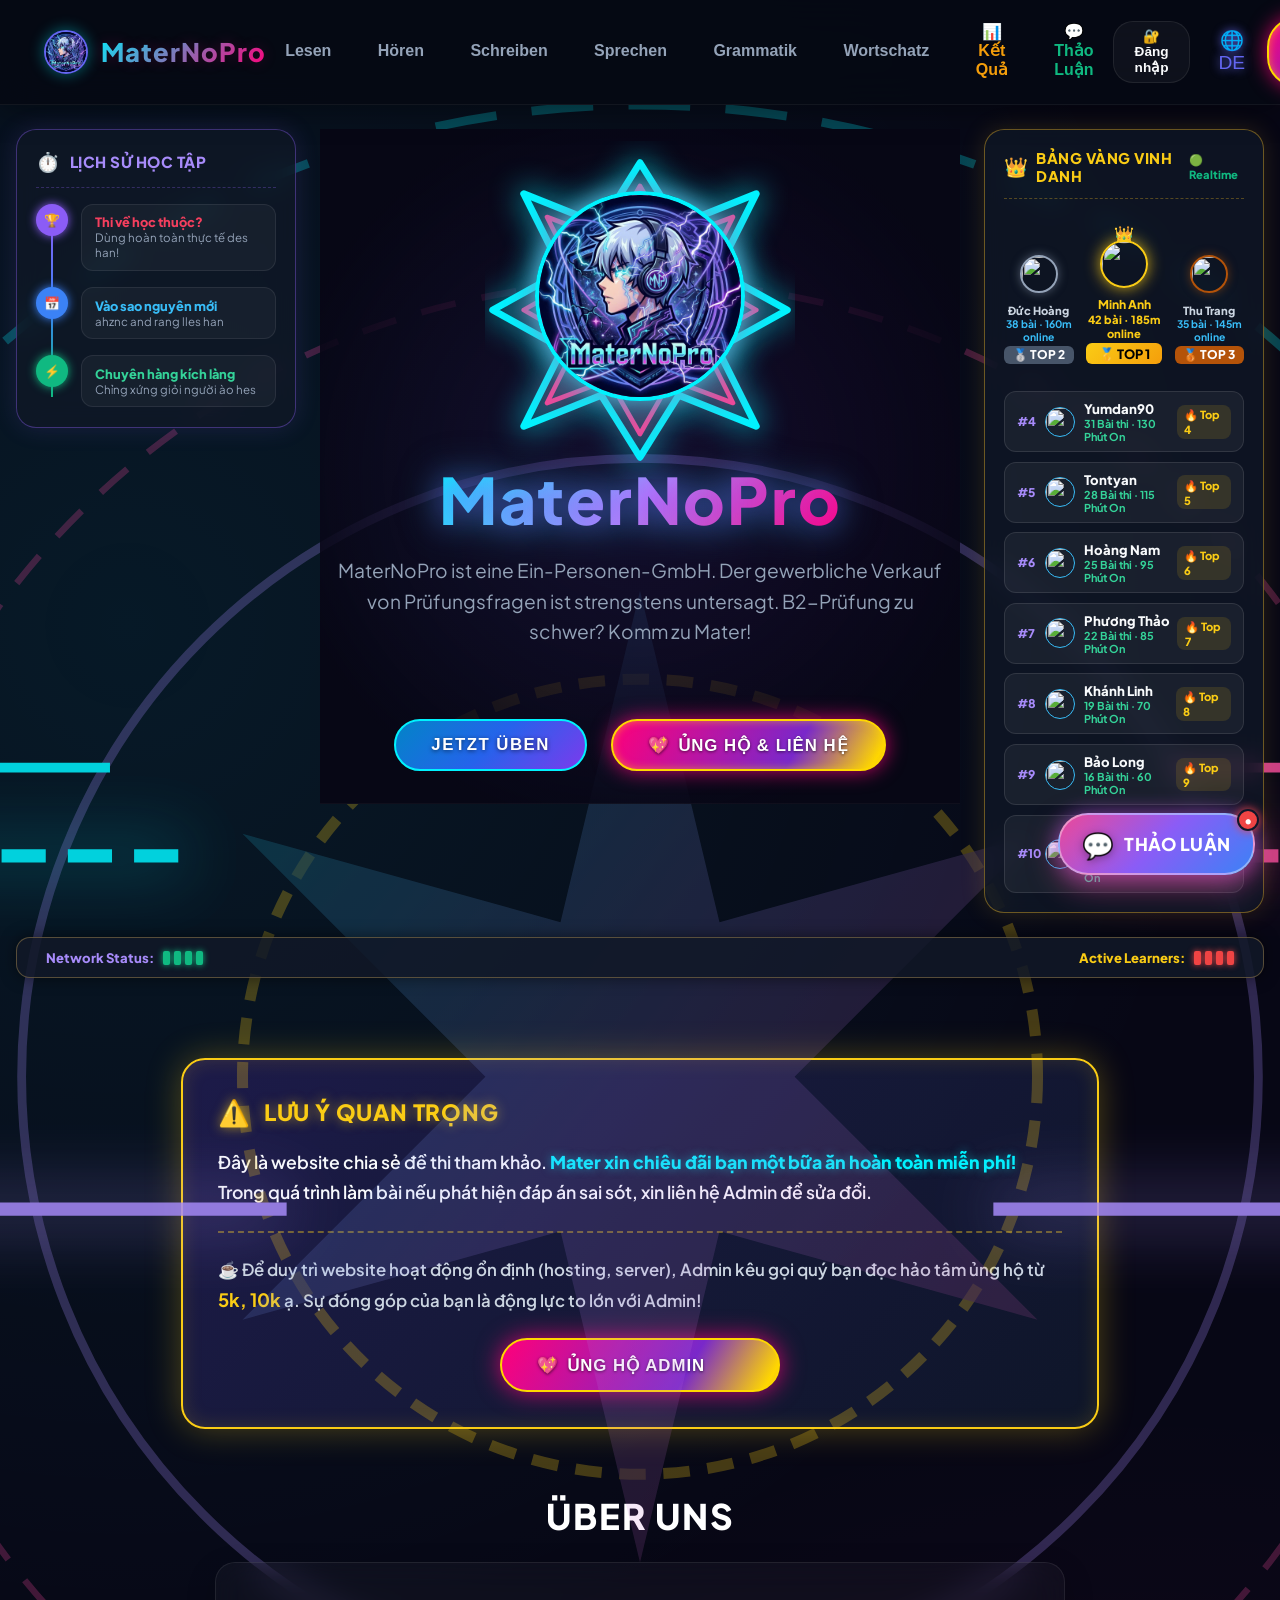
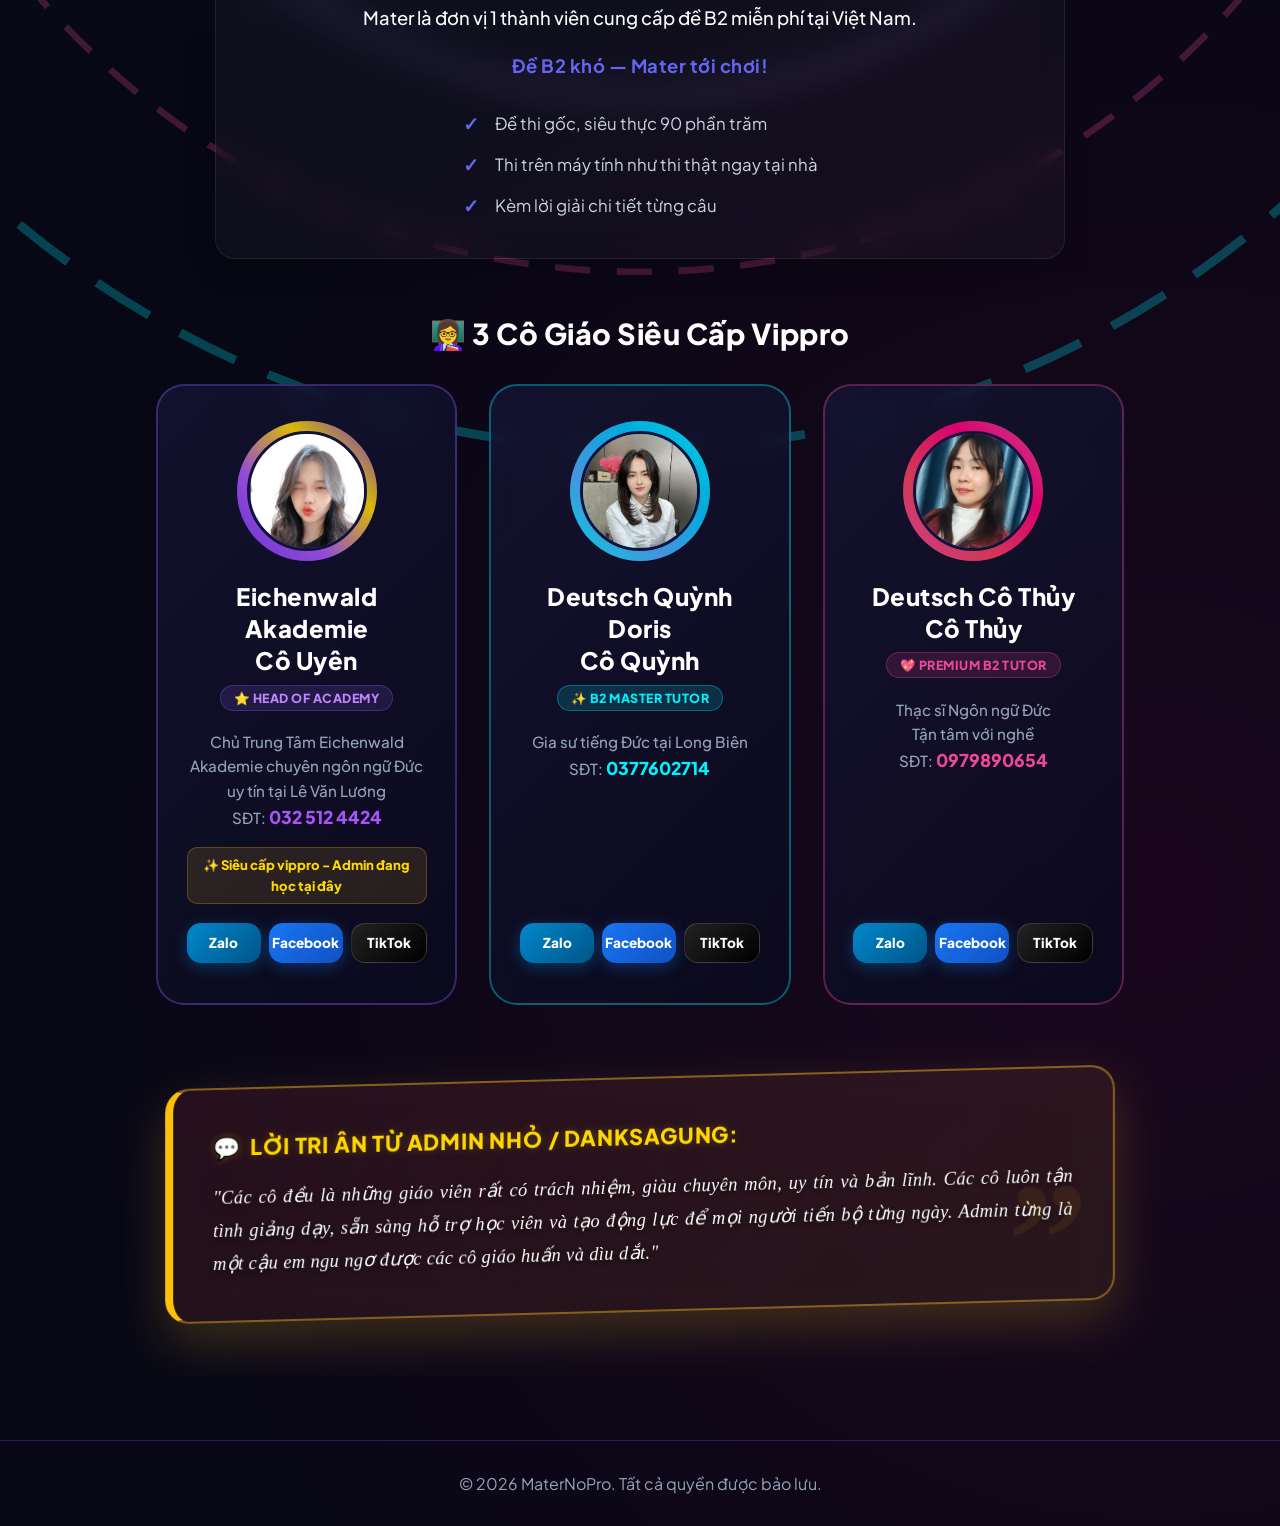
==== index.html @ 48cfd7e7 "Force logo cache refresh v600" ====
<!DOCTYPE html>
<html lang="vi">
<head>
  <meta charset="UTF-8">
  <meta name="viewport" content="width=device-width, initial-scale=1.0">
  <meta name="google-site-verification" content="glshfxim6xFDceRt_GaAZdT2AYxNjdOtfJfPv4i5EfY" />
  <title>MaterNoPro - Học Tiếng Đức & Thi Thử B2 Online Miễn Phí (Bản Nháp)</title>
  <meta name="description" content="Nền tảng ôn thi và thi thử tiếng Đức B2 trực tuyến miễn phí (Bản Nháp). Đầy đủ các phần đọc, nghe, viết theo cấu trúc đề thi chính thức kèm giải thích đáp án chi tiết.">
  <meta name="keywords" content="thi thử tiếng đức, thi thử b2 tiếng đức, học tiếng đức online, maternopro, ôn thi tiếng đức b2">
  <link rel="icon" type="image/jpeg" href="logo.jpg?v=600">
  
  <!-- Google Identity Services SDK (Đăng nhập bằng Google) -->
  <script src="https://accounts.google.com/gsi/client" async defer></script>
  
  <!-- Open Graph / Facebook -->
  <meta property="og:type" content="website">
  <meta property="og:url" content="https://maternorpo.online/index_draft.html">
  <meta property="og:title" content="MaterNoPro - Học Tiếng Đức & Thi Thử B2 Online Miễn Phí (Bản Nháp)">
  <meta property="og:description" content="Nền tảng ôn thi và thi thử tiếng Đức B2 trực tuyến miễn phí. Đầy đủ các phần đọc, nghe, viết kèm giải thích đáp án chi tiết.">
  <meta property="og:image" content="https://maternorpo.online/logo.jpg">

  <link rel="stylesheet" href="style_draft.css">
  <style>
    @keyframes heartbeat {
      0% { transform: scale(1); box-shadow: 0 0 15px rgba(255, 0, 122, 0.7); }
      14% { transform: scale(1.1); box-shadow: 0 0 30px rgba(255, 0, 122, 0.95); }
      28% { transform: scale(1); box-shadow: 0 0 15px rgba(255, 0, 122, 0.7); }
      42% { transform: scale(1.1); box-shadow: 0 0 30px rgba(255, 0, 122, 0.95); }
      70% { transform: scale(1); box-shadow: 0 0 15px rgba(255, 0, 122, 0.7); }
    }
    @keyframes cyanPulse {
      0% { transform: scale(1); box-shadow: 0 0 18px rgba(0, 242, 254, 0.8), inset 0 0 10px rgba(0, 242, 254, 0.4); }
      14% { transform: scale(1.1); box-shadow: 0 0 35px rgba(0, 242, 254, 1), 0 0 15px rgba(139, 92, 246, 0.8), inset 0 0 15px rgba(0, 242, 254, 0.6); }
      28% { transform: scale(1); box-shadow: 0 0 18px rgba(0, 242, 254, 0.8), inset 0 0 10px rgba(0, 242, 254, 0.4); }
      42% { transform: scale(1.1); box-shadow: 0 0 35px rgba(0, 242, 254, 1), 0 0 15px rgba(139, 92, 246, 0.8), inset 0 0 15px rgba(0, 242, 254, 0.6); }
      70% { transform: scale(1); box-shadow: 0 0 18px rgba(0, 242, 254, 0.8), inset 0 0 10px rgba(0, 242, 254, 0.4); }
    }
    @keyframes shimmer {
      0% { background-position: -200% 0; }
      100% { background-position: 200% 0; }
    }
    .btn-donate-pulse {
      background: linear-gradient(120deg, #ff007a 0%, #7928ca 35%, #ffd700 50%, #7928ca 65%, #ff007a 100%);
      background-size: 200% auto;
      border: 2px solid #ffd700;
      color: #fff;
      font-weight: 900;
      padding: 0.55rem 1.2rem;
      border-radius: 30px;
      cursor: pointer;
      display: inline-flex;
      align-items: center;
      gap: 0.5rem;
      font-size: 0.88rem;
      text-transform: uppercase;
      letter-spacing: 1px;
      text-shadow: 0 1px 3px rgba(0,0,0,0.6);
      box-shadow: 0 0 20px rgba(255, 0, 122, 0.8), inset 0 0 8px rgba(255, 215, 0, 0.5);
      animation: heartbeat 2.5s infinite ease-in-out, shimmer 3s infinite linear;
      transition: all 0.3s ease;
      margin-right: 0.8rem;
    }
    
    /* Cyber Gamer Outer Bevel Frame */
    .cyber-frame-wrapper {
      position: relative;
      max-width: 1380px;
      margin: 1.5rem auto;
      border: 3px solid #7c4dff;
      border-image: linear-gradient(135deg, #c5a059 0%, #8b5cf6 30%, #00f2fe 70%, #c5a059 100%) 1;
      background: rgba(10, 10, 26, 0.95);
      box-shadow: 0 0 50px rgba(124, 77, 255, 0.3), inset 0 0 30px rgba(0, 0, 0, 0.8);
      border-radius: 24px;
      padding: 1.5rem;
      overflow: hidden;
    }

    .cyber-frame-corner {
      position: absolute;
      width: 25px;
      height: 25px;
      border: 3px solid #c5a059;
      pointer-events: none;
      z-index: 10;
    }
    .cyber-corner-tl { top: 8px; left: 8px; border-right: none; border-bottom: none; }
    .cyber-corner-tr { top: 8px; right: 8px; border-left: none; border-bottom: none; }
    .cyber-corner-bl { bottom: 8px; left: 8px; border-right: none; border-top: none; }
    .cyber-corner-br { bottom: 8px; right: 8px; border-left: none; border-top: none; }

    .circuit-bg-lines {
      position: absolute;
      inset: 0;
      pointer-events: none;
      opacity: 0.15;
      background-image: 
        radial-gradient(circle at 50% 50%, rgba(139, 92, 246, 0.4) 0%, transparent 60%),
        linear-gradient(90deg, rgba(0,242,254,0.1) 1px, transparent 1px),
        linear-gradient(0deg, rgba(0,242,254,0.1) 1px, transparent 1px);
      background-size: 100% 100%, 40px 40px, 40px 40px;
      z-index: 1;
    }
    .btn-donate-pulse:hover {
      background-position: right center;
      transform: scale(1.15) !important;
      box-shadow: 0 0 35px rgba(255, 0, 122, 1), 0 0 15px rgba(255, 215, 0, 0.6);
    }
  </style>
  <script src="https://cdn.jsdelivr.net/npm/tesseract.js@5/dist/tesseract.min.js"></script>
</head>
<body>

  <!-- Top Navigation Bar -->
  <header>
    <div class="nav-container">
      <div class="logo" onclick="switchView('dashboard')">
        <img src="logo.jpg?v=600" class="header-logo-img" alt="MaterNoPro Logo">
        <span class="logo-text">MaterNoPro</span>
      </div>
      <nav class="nav-links">
        <button class="nav-btn" onclick="switchView('reading')" data-translate="nav-lesen">Lesen</button>
        <button class="nav-btn" onclick="switchView('listening')" data-translate="nav-hoeren">Hören</button>
        <button class="nav-btn" onclick="switchView('writing')" data-translate="nav-schreiben">Schreiben</button>
        <button class="nav-btn" onclick="switchView('speaking')" data-translate="nav-sprechen">Sprechen</button>
        <button class="nav-btn" onclick="switchView('grammar')" data-translate="nav-grammatik">Grammatik</button>
        <button class="nav-btn" onclick="switchView('vocab')" data-translate="nav-wortschatz">Wortschatz</button>
        <button class="nav-btn" onclick="switchView('results_history')" style="color: #f59e0b; font-weight: 800;">📊 Kết Quả</button>
        <button class="nav-btn" onclick="switchView('community')" style="color: #10b981; font-weight: 800;">💬 Thảo Luận</button>
        <button class="nav-btn" onclick="switchView('admin')" style="color: #ff007a; text-shadow: 0 0 8px rgba(255, 0, 122, 0.4); display: none;" data-translate="nav-admin">Admin</button>
      </nav>
      <div class="nav-right">
        
        <!-- Auth Login / Profile Header Button -->
        <button class="btn btn-secondary" id="auth-header-btn" onclick="handleAuthHeaderClick()" style="border-radius: 20px; font-weight: 800; font-size: 0.85rem; padding: 0.4rem 0.95rem; margin-right: 0.4rem; display: inline-flex; align-items: center; gap: 0.4rem; cursor: pointer;">
          🔐 Đăng nhập
        </button>

        <!-- Language Selector Dropdown -->
        <div class="lang-selector-container">
          <button class="icon-btn" id="lang-btn" onclick="toggleLangDropdown()" title="Chọn ngôn ngữ">🌐</button>
          <div class="lang-dropdown" id="lang-dropdown">
            <button class="lang-opt" onclick="setLanguage('de')">
              <span class="lang-prefix">DE</span> Deutsch
            </button>
            <button class="lang-opt" onclick="setLanguage('vi')">
              <span class="lang-prefix">VN</span> Tiếng Việt
            </button>
          </div>
        </div>

        <!-- Contact / Support Modal Trigger Button -->
        <button class="btn-donate-pulse" onclick="openDonateModal()" title="Cổng thông tin & Ủng hộ">
          <span>💖</span>
          <span style="font-family: 'Inter', sans-serif;">Ủng Hộ & LH</span>
        </button>

        <!-- Dedicated Warm Light Button -->
        <button class="icon-btn" id="warm-toggle-btn" onclick="toggleWarmLight()" title="Bật/Tắt Đèn Vàng Dịu Mắt (Bảo vệ mắt)" style="margin-right: 0.5rem; padding: 0.4rem 0.85rem; border-radius: 20px; font-size: 0.85rem; font-weight: 700; cursor: pointer; transition: all 0.2s; border: 1px solid var(--border-light); display: inline-flex; align-items: center; gap: 0.3rem;">
          💡 Đèn Vàng
        </button>

        <!-- Light/Dark Mode Switcher -->
        <button class="icon-btn" id="theme-toggle-btn" onclick="toggleTheme()" title="Đổi màu nền (Tối/Sáng/Vàng)">☀️</button>
      </div>
    </div>
  </header>

  <main>
    <!-- 1. DASHBOARD VIEW -->
    <section id="dashboard" class="section-view active" style="position: relative; overflow: hidden; width: 100%;">
      
      <!-- FULL SCREEN 100VW CYBER CIRCUIT LINES, PHOENIX WING & TRỐNG ĐỒNG OVERLAY -->
      <div style="position: absolute; inset: 0; width: 100vw; left: 50%; transform: translateX(-50%); pointer-events: none; opacity: 0.85; z-index: 0; overflow: hidden;">
        <svg width="100%" height="100%" viewBox="0 0 1600 650" preserveAspectRatio="xMidYMid slice" fill="none" xmlns="http://www.w3.org/2000/svg">
          
          <!-- HẠT NĂNG LƯỢNG KHIẾU PHÁT SÁNG LƠ LỬNG -->
          <circle cx="250" cy="120" r="3" fill="#00f2fe" opacity="0.8"><animate attributeName="opacity" values="0.2;1;0.2" dur="3s" repeatCount="indefinite"/></circle>
          <circle cx="1350" cy="140" r="3" fill="#ec4899" opacity="0.8"><animate attributeName="opacity" values="1;0.2;1" dur="2.5s" repeatCount="indefinite"/></circle>
          <circle cx="800" cy="60" r="4" fill="#facc15" opacity="0.9"><animate attributeName="r" values="3;5;3" dur="2s" repeatCount="indefinite"/></circle>

          <!-- TRỐNG ĐỒNG CỔ TRUYỀN HÀO QUANG ĐA TẦNG XOAY NHỊP NHÀNG TRUNG TÂM -->
          <g transform="translate(800, 220)" opacity="0.3">
            <circle cx="0" cy="0" r="220" stroke="#00f2fe" stroke-width="2" stroke-dasharray="14 8"/>
            <circle cx="0" cy="0" r="180" stroke="#ec4899" stroke-width="1.5" stroke-dasharray="8 6"/>
            <circle cx="0" cy="0" r="140" stroke="#a78bfa" stroke-width="2"/>
            <circle cx="0" cy="0" r="90" stroke="#facc15" stroke-width="2.5" stroke-dasharray="6 4"/>
            <!-- 14 CÁNH SAO TRỐNG ĐỒNG HÀO QUANG -->
            <path d="M0 -110 L18 -35 L90 -55 L35 0 L90 55 L18 35 L0 110 L-18 35 L-90 55 L-35 0 L-90 -55 L-18 -35 Z" fill="url(#drumStarGrad)" opacity="0.6"/>
            <defs>
              <linearGradient id="drumStarGrad" x1="0%" y1="0%" x2="100%" y2="100%">
                <stop offset="0%" stop-color="#00f2fe"/>
                <stop offset="50%" stop-color="#a78bfa"/>
                <stop offset="100%" stop-color="#ec4899"/>
              </linearGradient>
            </defs>
          </g>

          <!-- CIRCUIT LINES STRETCHING 100% FULL SCREEN LEFT EDGE -->
          <path d="M 0 80 H 480 L 580 170 H 700" stroke="#00f2fe" stroke-width="3" stroke-dasharray="10 5" filter="drop-shadow(0 0 8px #00f2fe)"/>
          <circle cx="40" cy="80" r="6" fill="#00f2fe"/>
          <circle cx="300" cy="80" r="5" fill="#00f2fe"/>
          <path d="M 0 200 H 420 L 510 150 H 680" stroke="#00f2fe" stroke-width="2.2"/>
          <circle cx="20" cy="200" r="5" fill="#00f2fe"/>
          <path d="M 0 360 H 500 L 630 250 H 720" stroke="#a78bfa" stroke-width="3" filter="drop-shadow(0 0 8px #a78bfa)"/>
          <circle cx="60" cy="360" r="6" fill="#a78bfa"/>

          <!-- CIRCUIT LINES STRETCHING 100% FULL SCREEN RIGHT EDGE -->
          <path d="M 1600 80 H 1120 L 1020 170 H 900" stroke="#ec4899" stroke-width="3" stroke-dasharray="10 5" filter="drop-shadow(0 0 8px #ec4899)"/>
          <circle cx="1560" cy="80" r="6" fill="#ec4899"/>
          <circle cx="1300" cy="80" r="5" fill="#ec4899"/>
          <path d="M 1600 200 H 1180 L 1090 150 H 920" stroke="#ec4899" stroke-width="2.2"/>
          <circle cx="1580" cy="200" r="5" fill="#ec4899"/>
          <path d="M 1600 360 H 1100 L 970 250 H 880" stroke="#a78bfa" stroke-width="3" filter="drop-shadow(0 0 8px #a78bfa)"/>
          <circle cx="1540" cy="360" r="6" fill="#a78bfa"/>

          <!-- ELABORATE GLOWING PHOENIX FEATHER WINGS RIGHT -->
          <g filter="drop-shadow(0 0 15px rgba(236,72,153,0.5))">
            <path d="M 1120 30 C 1380 -20, 1620 90, 1560 300 C 1490 440, 1300 540, 1150 620 C 1320 510, 1520 360, 1450 220 Z" fill="url(#phoenixGradFullRight)" opacity="0.9"/>
            <!-- Lông vũ phượng hoàng phụ -->
            <path d="M 1200 100 C 1400 60, 1580 160, 1520 320 C 1420 420, 1280 480, 1200 520 Z" fill="url(#phoenixGradSub)" opacity="0.6"/>
          </g>
          
          <!-- ELABORATE GLOWING PHOENIX FEATHER WINGS LEFT -->
          <g filter="drop-shadow(0 0 15px rgba(0,242,254,0.5))">
            <path d="M 480 30 C 220 -20, -20 90, 40 300 C 110 440, 300 540, 450 620 C 280 510, 80 360, 150 220 Z" fill="url(#phoenixGradFullLeft)" opacity="0.9"/>
            <!-- Lông vũ phượng hoàng phụ -->
            <path d="M 400 100 C 200 60, 20 160, 80 320 C 180 420, 320 480, 400 520 Z" fill="url(#phoenixGradSubLeft)" opacity="0.6"/>
          </g>

          <defs>
            <linearGradient id="phoenixGradFullRight" x1="0%" y1="0%" x2="100%" y2="100%">
              <stop offset="0%" stop-color="#ec4899" stop-opacity="0.95"/>
              <stop offset="40%" stop-color="#8b5cf6" stop-opacity="0.75"/>
              <stop offset="100%" stop-color="#00f2fe" stop-opacity="0.0"/>
            </linearGradient>
            <linearGradient id="phoenixGradSub" x1="0%" y1="0%" x2="100%" y2="100%">
              <stop offset="0%" stop-color="#facc15" stop-opacity="0.8"/>
              <stop offset="100%" stop-color="#ec4899" stop-opacity="0.1"/>
            </linearGradient>
            <linearGradient id="phoenixGradFullLeft" x1="100%" y1="0%" x2="0%" y2="100%">
              <stop offset="0%" stop-color="#00f2fe" stop-opacity="0.95"/>
              <stop offset="40%" stop-color="#8b5cf6" stop-opacity="0.75"/>
              <stop offset="100%" stop-color="#ec4899" stop-opacity="0.0"/>
            </linearGradient>
            <linearGradient id="phoenixGradSubLeft" x1="100%" y1="0%" x2="0%" y2="100%">
              <stop offset="0%" stop-color="#facc15" stop-opacity="0.8"/>
              <stop offset="100%" stop-color="#00f2fe" stop-opacity="0.1"/>
            </linearGradient>
          </defs>
        </svg>
      </div>

      <!-- CYBER GAMER HUD DASHBOARD CONTAINER -->
      <div class="cyber-hud-container" style="position: relative; z-index: 2; max-width: 1300px; margin: 0 auto; padding: 1.5rem 1rem;">
        
        <div class="cyber-hud-grid" style="display: grid; grid-template-columns: 280px 1fr 280px; gap: 1.5rem; align-items: start;">
          
          <!-- LEFT PANEL: LỊCH SỬ HỌC TẬP / ROADMAP -->
          <div class="cyber-hud-panel" style="background: rgba(17, 24, 39, 0.75); backdrop-filter: blur(12px); border: 1.5px solid rgba(139, 92, 246, 0.4); border-radius: 20px; padding: 1.2rem; box-shadow: 0 0 25px rgba(139, 92, 246, 0.15);">
            <div style="display: flex; align-items: center; gap: 0.6rem; border-bottom: 1.5px dashed rgba(139, 92, 246, 0.3); padding-bottom: 0.8rem; margin-bottom: 1rem;">
              <span style="font-size: 1.2rem;">⏱️</span>
              <span style="font-weight: 900; font-size: 0.95rem; color: #a78bfa; letter-spacing: 0.5px;">LỊCH SỬ HỌC TẬP</span>
            </div>
            <div style="display: flex; flex-direction: column; gap: 1rem; position: relative;">
              <div style="position: absolute; left: 15px; top: 10px; bottom: 10px; width: 2px; background: linear-gradient(180deg, #8b5cf6, #3b82f6, #10b981);"></div>
              
              <div style="display: flex; gap: 0.8rem; position: relative; z-index: 2;">
                <div style="width: 32px; height: 32px; border-radius: 50%; background: #8b5cf6; display: flex; align-items: center; justify-content: center; font-weight: 900; font-size: 0.8rem; color: #fff; flex-shrink: 0; box-shadow: 0 0 10px #8b5cf6;">🏆</div>
                <div style="background: rgba(255,255,255,0.04); padding: 0.6rem 0.8rem; border-radius: 12px; border: 1px solid rgba(255,255,255,0.08); flex: 1;">
                  <div style="font-size: 0.8rem; font-weight: 800; color: #f43f5e;">Thi về học thuộc?</div>
                  <div style="font-size: 0.72rem; color: #94a3b8;">Dùng hoàn toàn thực tế des han!</div>
                </div>
              </div>

              <div style="display: flex; gap: 0.8rem; position: relative; z-index: 2;">
                <div style="width: 32px; height: 32px; border-radius: 50%; background: #3b82f6; display: flex; align-items: center; justify-content: center; font-weight: 900; font-size: 0.8rem; color: #fff; flex-shrink: 0; box-shadow: 0 0 10px #3b82f6;">📅</div>
                <div style="background: rgba(255,255,255,0.04); padding: 0.6rem 0.8rem; border-radius: 12px; border: 1px solid rgba(255,255,255,0.08); flex: 1;">
                  <div style="font-size: 0.8rem; font-weight: 800; color: #38bdf8;">Vào sao nguyên mới</div>
                  <div style="font-size: 0.72rem; color: #94a3b8;">ahznc and rang lles han</div>
                </div>
              </div>

              <div style="display: flex; gap: 0.8rem; position: relative; z-index: 2;">
                <div style="width: 32px; height: 32px; border-radius: 50%; background: #10b981; display: flex; align-items: center; justify-content: center; font-weight: 900; font-size: 0.8rem; color: #fff; flex-shrink: 0; box-shadow: 0 0 10px #10b981;">⚡</div>
                <div style="background: rgba(255,255,255,0.04); padding: 0.6rem 0.8rem; border-radius: 12px; border: 1px solid rgba(255,255,255,0.08); flex: 1;">
                  <div style="font-size: 0.8rem; font-weight: 800; color: #34d399;">Chuyên hàng kích làng</div>
                  <div style="font-size: 0.72rem; color: #94a3b8;">Chỉng xứng giỏi người ào hes</div>
                </div>
              </div>
            </div>
          </div>

          <!-- CENTER HERO CORE -->
          <div class="hero-section" style="margin: 0; position: relative; padding: 2rem 1rem;">

            <!-- CYBER 8-POINTED SUPER STAR LOGO FRAME - BIGGER & ULTRA CLEAR HD -->
            <div class="hero-logo" style="position: relative; display: inline-block; z-index: 2; padding: 30px;">
              
              <!-- 8-POINTED CYBER STAR OUTER BORDER FRAME SVG WITH SHARP SOLID LINES & ROTATION -->
              <svg style="position: absolute; inset: -20px; width: calc(100% + 40px); height: calc(100% + 40px); pointer-events: none; z-index: 1; animation: rotate-glow 14s linear infinite;" viewBox="0 0 200 200">
                <!-- 8-Pointed Outer Star Polygon - Crisp Solid Cyan -->
                <polygon points="100,5 125,45 175,25 150,75 195,100 150,125 175,175 125,155 100,195 75,155 25,175 50,125 5,100 50,75 25,25 75,45" fill="none" stroke="#00f2fe" stroke-width="4.5" stroke-linejoin="round" filter="drop-shadow(0 0 10px #00f2fe)"/>
                <!-- Inner Octagram Star Polygon Rotating Reverse - Crisp Solid Pink -->
                <g style="transform-origin: 100px 100px; animation: rotate-glow 9s linear infinite reverse;">
                  <polygon points="100,20 120,55 160,40 140,80 175,100 140,120 160,160 120,145 100,180 80,145 40,160 60,120 25,100 60,80 40,40 80,55" fill="none" stroke="#ec4899" stroke-width="3" stroke-linejoin="round" filter="drop-shadow(0 0 8px #ec4899)"/>
                </g>
              </svg>

              <!-- MAIN LOGO IMAGE HD LARGE SIZE (210PX) WITH LIGHTNING PULSE BORDER -->
              <img src="logo.jpg?v=600" class="hero-logo-img lightning-logo-pulse" alt="MaterNoPro Logo Big" style="position: relative; z-index: 2; width: 210px; height: 210px; border-radius: 50%; object-fit: cover; border: 4.5px solid #00f2fe; box-shadow: 0 0 35px rgba(0, 242, 254, 0.9), 0 0 20px rgba(236, 72, 153, 0.7); image-rendering: -webkit-optimize-contrast;">
            </div>
            <h1 class="hero-title" style="position: relative; z-index: 2; background: linear-gradient(135deg, #00f2fe 0%, #a78bfa 50%, #ff007a 100%); -webkit-background-clip: text; -webkit-text-fill-color: transparent; filter: drop-shadow(0 0 18px rgba(0, 242, 254, 0.5));">MaterNoPro</h1>
            <p class="hero-subtitle" data-translate="hero-subtitle" style="position: relative; z-index: 2;">MaterNoPro ist eine Ein-Personen-GmbH. Der gewerbliche Verkauf von Prüfungsfragen ist strengstens untersagt. B2-Prüfung zu schwer? Komm zu Mater!</p>
            <!-- ACTION BUTTONS WITH PULSE HEARTBEAT ANIMATION -->
            <div style="display: flex; gap: 1.5rem; justify-content: center; align-items: center; margin-top: 2rem; flex-wrap: wrap; position: relative; z-index: 2;">
              <button class="btn btn-cyber-pulse" onclick="switchView('reading')" data-translate="hero-btn" style="min-width: 185px; padding: 0.85rem 2.2rem; font-size: 1.05rem; margin: 0; background: linear-gradient(135deg, #0284c7 0%, #2563eb 50%, #7c3aed 100%); border: 2.5px solid #00f2fe; color: #fff; border-radius: 30px; font-weight: 900; letter-spacing: 1.5px; text-transform: uppercase; cursor: pointer; text-shadow: 0 1px 4px rgba(0,0,0,0.6); animation: cyanPulse 2.5s infinite ease-in-out; transition: all 0.3s ease;">⚡ JETZT ÜBEN</button>
              <button class="btn-donate-pulse" onclick="openDonateModal()" style="min-width: 185px; padding: 0.85rem 2.2rem; font-size: 1.05rem; margin: 0; display: inline-flex; align-items: center; justify-content: center; gap: 0.5rem; text-shadow: 0 1px 3px rgba(0,0,0,0.6);">
                <span>💖</span>
                <span style="font-family: 'Inter', sans-serif;">ỦNG HỘ & LIÊN HỆ</span>
              </button>
            </div>
          </div>

          <!-- RIGHT PANEL: XẾP HẠNG BẢNG VÀNG CĂN CỨ THEO CHĂM HỌC & ONLINE -->
          <div class="cyber-hud-panel" style="background: rgba(17, 24, 39, 0.75); backdrop-filter: blur(12px); border: 1.5px solid rgba(251, 191, 36, 0.4); border-radius: 20px; padding: 1.2rem; box-shadow: 0 0 25px rgba(251, 191, 36, 0.15);">
            <div style="display: flex; align-items: center; justify-content: space-between; border-bottom: 1.5px dashed rgba(251, 191, 36, 0.3); padding-bottom: 0.8rem; margin-bottom: 1rem;">
              <div style="display: flex; align-items: center; gap: 0.5rem;">
                <span style="font-size: 1.2rem;">👑</span>
                <span style="font-weight: 900; font-size: 0.92rem; color: #facc15; letter-spacing: 0.5px;">BẢNG VÀNG VINH DANH</span>
              </div>
              <span style="font-size: 0.7rem; color: #10b981; font-weight: 800;" id="leaderboard-live-badge">🟢 Realtime</span>
            </div>

            <!-- DYNAMIC LEADERBOARD CONTAINER -->
            <div id="dynamic-leaderboard-container">
              <!-- TOP 3 PODIUM -->
              <div style="display: flex; justify-content: center; align-items: flex-end; gap: 0.8rem; margin-bottom: 1.2rem; padding: 0.5rem 0;">
                <!-- TOP 2 -->
                <div style="text-align: center;" id="top2-podium">
                  <img id="top2-img" src="https://api.dicebear.com/7.x/avataaars/svg?seed=MinhAnh" style="width: 38px; height: 38px; border-radius: 50%; border: 2px solid #94a3b8; box-shadow: 0 0 10px rgba(148, 163, 184, 0.5); object-fit: cover;">
                  <div style="font-size: 0.7rem; font-weight: 800; color: #cbd5e1; margin-top: 0.2rem;" id="top2-name">Minh Anh</div>
                  <div style="font-size: 0.65rem; color: #38bdf8; font-weight: 700;" id="top2-score">92 Bài</div>
                  <div style="background: #475569; color: white; border-radius: 6px; font-weight: 900; font-size: 0.75rem; padding: 0.1rem 0.4rem; margin-top: 0.2rem;">🥈 TOP 2</div>
                </div>
                <!-- TOP 1 -->
                <div style="text-align: center;" id="top1-podium">
                  <div style="font-size: 1rem; margin-bottom: -4px;">👑</div>
                  <img id="top1-img" src="logo.jpg?v=600" style="width: 48px; height: 48px; border-radius: 50%; border: 2.5px solid #facc15; box-shadow: 0 0 15px rgba(250, 204, 21, 0.8); object-fit: cover;">
                  <div style="font-size: 0.75rem; font-weight: 900; color: #facc15; margin-top: 0.2rem;" id="top1-name">Mater Admin</div>
                  <div style="font-size: 0.7rem; color: #facc15; font-weight: 800;" id="top1-score">148 Bài</div>
                  <div style="background: linear-gradient(135deg, #facc15, #f59e0b); color: #000; border-radius: 6px; font-weight: 900; font-size: 0.8rem; padding: 0.15rem 0.5rem; margin-top: 0.2rem;">🥇 TOP 1</div>
                </div>
                <!-- TOP 3 -->
                <div style="text-align: center;" id="top3-podium">
                  <img id="top3-img" src="https://api.dicebear.com/7.x/avataaars/svg?seed=DucHoang" style="width: 38px; height: 38px; border-radius: 50%; border: 2px solid #b45309; box-shadow: 0 0 10px rgba(180, 83, 9, 0.5); object-fit: cover;">
                  <div style="font-size: 0.7rem; font-weight: 800; color: #cbd5e1; margin-top: 0.2rem;" id="top3-name">Đức Hoàng</div>
                  <div style="font-size: 0.65rem; color: #38bdf8; font-weight: 700;" id="top3-score">85 Bài</div>
                  <div style="background: #b45309; color: white; border-radius: 6px; font-weight: 900; font-size: 0.75rem; padding: 0.1rem 0.4rem; margin-top: 0.2rem;">🥉 TOP 3</div>
                </div>
              </div>

              <!-- EXTRA RANKS LIST -->
              <div style="display: flex; flex-direction: column; gap: 0.6rem;" id="leaderboard-extra-list">
                <!-- Renders dynamically -->
              </div>
            </div>

          </div>

        </div>

        <!-- NETWORK STATUS BAR BELOW -->
        <div style="display: flex; justify-content: space-between; align-items: center; margin-top: 1.5rem; background: rgba(17, 24, 39, 0.85); padding: 0.7rem 1.8rem; border-radius: 14px; border: 1.5px solid rgba(197, 160, 89, 0.4); box-shadow: 0 0 15px rgba(0,0,0,0.5);">
          <div style="display: flex; align-items: center; gap: 0.6rem; font-size: 0.82rem; font-weight: 800; color: #cbd5e1;">
            <span style="color: #a78bfa;">Network Status:</span>
            <span style="display: flex; gap: 4px;">
              <span style="width: 7px; height: 14px; background: #10b981; border-radius: 2px; box-shadow: 0 0 6px #10b981;"></span>
              <span style="width: 7px; height: 14px; background: #10b981; border-radius: 2px; box-shadow: 0 0 6px #10b981;"></span>
              <span style="width: 7px; height: 14px; background: #10b981; border-radius: 2px; box-shadow: 0 0 6px #10b981;"></span>
              <span style="width: 7px; height: 14px; background: #10b981; border-radius: 2px; box-shadow: 0 0 6px #10b981;"></span>
            </span>
          </div>
          <div style="display: flex; align-items: center; gap: 0.6rem; font-size: 0.82rem; font-weight: 800; color: #cbd5e1;">
            <span style="color: #facc15;">Active Learners:</span>
            <span style="display: flex; gap: 4px;">
              <span style="width: 7px; height: 14px; background: #ef4444; border-radius: 2px; box-shadow: 0 0 6px #ef4444;"></span>
              <span style="width: 7px; height: 14px; background: #ef4444; border-radius: 2px; box-shadow: 0 0 6px #ef4444;"></span>
              <span style="width: 7px; height: 14px; background: #ef4444; border-radius: 2px; box-shadow: 0 0 6px #ef4444;"></span>
              <span style="width: 7px; height: 14px; background: #ef4444; border-radius: 2px; box-shadow: 0 0 6px #ef4444;"></span>
            </span>
          </div>
        </div>

      </div>

      <!-- Khung Lưu ý quan trọng - TO NỔI BẬT NỔI BẬT KHÔNG THỂ BỎ QUA -->
      <div class="donation-alert-wrapper" style="max-width: 950px; margin: 3.5rem auto 0 auto; padding: 0 1rem;">
        <div class="donation-alert" style="background: linear-gradient(135deg, rgba(30, 27, 75, 0.95), rgba(15, 23, 42, 0.95)); border: 2.5px solid #facc15; border-radius: 24px; padding: 2.2rem; box-shadow: 0 0 35px rgba(250, 204, 21, 0.3), inset 0 0 20px rgba(250, 204, 21, 0.15);">
          
          <div class="alert-title-box" style="font-weight: 900; margin-bottom: 1.2rem; font-size: 1.4rem; display: flex; align-items: center; gap: 0.8rem; letter-spacing: 0.8px; text-transform: uppercase; color: #facc15; text-shadow: 0 0 12px rgba(250, 204, 21, 0.6);">
            <span style="font-size: 1.6rem;">⚠️</span> LƯU Ý QUAN TRỌNG
          </div>
          
          <p class="alert-main-text" style="font-size: 1.1rem; line-height: 1.7; font-weight: 600; margin: 0 0 1.5rem 0; text-align: left; color: #f8fafc;">
            Đây là website chia sẻ đề thi tham khảo. <span class="alert-highlight-text" style="color: #00f2fe; font-weight: 900; text-shadow: 0 0 10px rgba(0, 242, 254, 0.5);">Mater xin chiêu đãi bạn một bữa ăn hoàn toàn miễn phí!</span> 
            Trong quá trình làm bài nếu phát hiện đáp án sai sót, xin liên hệ Admin để sửa đổi.
          </p>
          
          <div class="alert-footer-box" style="border-top: 2px dashed rgba(250, 204, 21, 0.4); padding-top: 1.4rem; display: flex; flex-direction: column; align-items: stretch; justify-content: space-between; gap: 1.4rem;">
            <p class="donation-alert-text" style="font-size: 1.05rem; line-height: 1.7; font-weight: 600; margin: 0; min-width: 0; color: #cbd5e1;">
              ☕ Để duy trì website hoạt động ổn định (hosting, server), Admin kêu gọi quý bạn đọc hảo tâm ủng hộ từ <b style="color: #facc15; font-size: 1.15rem;">5k, 10k</b> ạ. Sự đóng góp của bạn là động lực to lớn với Admin!
            </p>
            <button class="btn-donate-pulse" onclick="openDonateModal()" style="margin: 0 auto; font-size: 1.05rem; padding: 0.9rem 2.2rem; border-radius: 30px; font-weight: 900; letter-spacing: 1px; width: 100%; max-width: 280px; box-shadow: 0 0 25px rgba(255, 0, 122, 0.8);">
              <span>💖</span> ỦNG HỘ ADMIN
            </button>
          </div>
        </div>
      </div>

      <div class="about-section" style="max-width: 1000px; margin: 4rem auto 0 auto; padding: 0 1rem 4rem 1rem; text-align: center;">
        <h2 class="about-title" style="font-size: 2.2rem; font-weight: 800; margin-bottom: 1.5rem; border: none; padding: 0;">Über Uns</h2>
        
        <div class="about-box">
          <p style="font-size: 1.15rem; line-height: 1.6; font-weight: 500; margin: 0 0 1rem 0;">
            Mater là đơn vị 1 thành viên cung cấp đề B2 miễn phí tại Việt Nam.
          </p>
          <p style="color: var(--accent-cyan); font-weight: bold; font-size: 1.15rem; margin: 0 0 1.8rem 0; letter-spacing: 0.5px;">
            Đề B2 khó — Mater tới chơi!
          </p>

          <ul style="list-style: none; padding: 0; display: inline-flex; flex-direction: column; gap: 1rem; text-align: left; margin: 0;">
            <li style="display: flex; align-items: center; gap: 1rem; font-size: 1.05rem;">
              <span style="color: var(--accent-cyan); font-weight: bold; font-size: 1.2rem;">✓</span>
              Đề thi gốc, siêu thực 90 phần trăm
            </li>
            <li style="display: flex; align-items: center; gap: 1rem; font-size: 1.05rem;">
              <span style="color: var(--accent-cyan); font-weight: bold; font-size: 1.2rem;">✓</span>
              Thi trên máy tính như thi thật ngay tại nhà
            </li>
            <li style="display: flex; align-items: center; gap: 1rem; font-size: 1.05rem;">
              <span style="color: var(--accent-cyan); font-weight: bold; font-size: 1.2rem;">✓</span>
              Kèm lời giải chi tiết từng câu
            </li>
          </ul>
        </div>

        <!-- Khung 3 cô giáo riêng biệt -->
        <h3 class="teachers-section-title" style="text-align: center; margin: 3.5rem 0 2rem 0; font-size: 1.8rem; font-weight: 800; letter-spacing: 0.5px;">👩‍🏫 3 Cô Giáo Siêu Cấp Vippro</h3>

        <style>
          @keyframes pulse-purple-card {
            0% { box-shadow: 0 10px 40px rgba(139, 92, 246, 0.2); border-color: rgba(139, 92, 246, 0.3); transform: translateY(0); }
            50% { box-shadow: 0 20px 60px rgba(139, 92, 246, 0.55); border-color: rgba(139, 92, 246, 0.85); transform: translateY(-8px); }
            100% { box-shadow: 0 10px 40px rgba(139, 92, 246, 0.2); border-color: rgba(139, 92, 246, 0.3); transform: translateY(0); }
          }
          @keyframes pulse-cyan-card {
            0% { box-shadow: 0 10px 40px rgba(0, 242, 254, 0.2); border-color: rgba(0, 242, 254, 0.3); transform: translateY(0); }
            50% { box-shadow: 0 20px 60px rgba(0, 242, 254, 0.55); border-color: rgba(0, 242, 254, 0.85); transform: translateY(-8px); }
            100% { box-shadow: 0 10px 40px rgba(0, 242, 254, 0.2); border-color: rgba(0, 242, 254, 0.3); transform: translateY(0); }
          }
          @keyframes pulse-pink-card {
            0% { box-shadow: 0 10px 40px rgba(236, 72, 153, 0.2); border-color: rgba(236, 72, 153, 0.3); transform: translateY(0); }
            50% { box-shadow: 0 20px 60px rgba(236, 72, 153, 0.55); border-color: rgba(236, 72, 153, 0.85); transform: translateY(-8px); }
            100% { box-shadow: 0 10px 40px rgba(236, 72, 153, 0.2); border-color: rgba(236, 72, 153, 0.3); transform: translateY(0); }
          }
          @keyframes rotate-glow {
            0% { transform: rotate(0deg); }
            100% { transform: rotate(360deg); }
          }
          .teacher-avatar-wrapper {
            position: relative;
            width: 130px;
            height: 130px;
            margin-bottom: 1.5rem;
            display: flex;
            align-items: center;
            justify-content: center;
          }
          .teacher-avatar-glow {
            position: absolute;
            top: -5px; left: -5px; right: -5px; bottom: -5px;
            border-radius: 50%;
            background: linear-gradient(45deg, #7c3aed, #00f2fe, #ff007a, #7c3aed);
            background-size: 400% 400%;
            animation: rotate-glow 6s linear infinite;
            z-index: 1;
            opacity: 0.85;
          }
          .teacher-avatar-img {
            position: relative;
            width: 120px;
            height: 120px;
            border-radius: 50%;
            object-fit: cover;
            z-index: 2;
            border: 3px solid #11133c;
          }
          .btn-social {
            flex: 1;
            min-width: 70px;
            text-align: center;
            color: #fff;
            text-decoration: none;
            padding: 0.65rem 0.6rem;
            border-radius: 14px;
            font-size: 0.85rem;
            font-weight: 800;
            transition: all 0.25s ease;
            display: inline-flex;
            align-items: center;
            justify-content: center;
            gap: 0.3rem;
          }
          .btn-social:hover {
            transform: translateY(-2px);
            filter: brightness(1.2);
          }
          @media (max-width: 900px) {
            .teachers-grid {
              grid-template-columns: 1fr !important;
            }
          }
        </style>

        <div class="teachers-grid" style="display: grid; grid-template-columns: repeat(auto-fit, minmax(280px, 1fr)); gap: 2rem; text-align: left; margin-bottom: 1rem;">
          <!-- Cô Uyên -->
          <div class="teacher-card teacher-card-uyen" style="background: linear-gradient(135deg, rgba(22, 22, 54, 0.75) 0%, rgba(10, 10, 30, 0.85) 100%); backdrop-filter: blur(15px); -webkit-backdrop-filter: blur(15px); border: 2px solid rgba(139, 92, 246, 0.35); padding: 2.5rem 1.8rem; border-radius: 28px; display: flex; flex-direction: column; align-items: center; text-align: center; animation: pulse-purple-card 4s infinite ease-in-out; transition: all 0.3s;" onmouseover="this.style.animationPlayState='paused';" onmouseout="this.style.animationPlayState='running';">
            
            <div class="teacher-avatar-wrapper">
              <div class="teacher-avatar-glow" style="background: linear-gradient(45deg, #7c3aed, #a855f7, #ffd700, #7c3aed);"></div>
              <img src="uyen_avatar.jpg?v=95" class="teacher-avatar-img" alt="Cô Uyên">
            </div>

            <h5 class="teacher-name" style="margin: 0; font-size: 1.5rem; font-weight: 900; letter-spacing: 0.5px; line-height: 1.35;">Eichenwald Akademie<br>Cô Uyên</h5>
            <span style="background: rgba(139, 92, 246, 0.15); color: #c084fc; border: 1px solid rgba(139, 92, 246, 0.3); padding: 0.25rem 0.8rem; border-radius: 20px; font-size: 0.78rem; font-weight: 800; margin-top: 0.5rem; text-transform: uppercase; letter-spacing: 0.5px;">⭐ Head of Academy</span>
            
            <p class="teacher-desc" style="margin: 1.2rem 0; font-size: 0.95rem; line-height: 1.6; font-weight: 500;">
              Chủ Trung Tâm Eichenwald Akademie chuyên ngôn ngữ Đức uy tín tại Lê Văn Lương<br>
              SĐT: <span class="teacher-phone" style="color: #a855f7; font-weight: 900; font-size: 1.1rem;">032 512 4424</span><br>
              <span class="teacher-admin-tag" style="background: rgba(251, 191, 36, 0.12); color: #ffd700; padding: 0.4rem 0.8rem; border-radius: 10px; font-size: 0.82rem; font-weight: 800; display: inline-block; margin-top: 1rem; border: 1px solid rgba(251, 191, 36, 0.25);">✨ Siêu cấp vippro - Admin đang học tại đây</span>
            </p>
            
            <div style="display: flex; gap: 0.5rem; margin-top: auto; width: 100%;">
              <a href="https://zalo.me/0325124424" target="_blank" class="btn-social" style="background: linear-gradient(135deg, #0088cc, #005588); box-shadow: 0 4px 15px rgba(0, 136, 204, 0.35);">Zalo</a>
              <a href="https://www.facebook.com/profile.php?id=61572361680513" target="_blank" class="btn-social" style="background: linear-gradient(135deg, #1877F2, #1150c4); box-shadow: 0 4px 15px rgba(24, 119, 242, 0.35);">Facebook</a>
              <a href="https://www.tiktok.com/@eichenwald65" target="_blank" class="btn-social" style="background: linear-gradient(135deg, #222, #000); border: 1px solid rgba(255,255,255,0.15);">TikTok</a>
            </div>
          </div>

          <!-- Cô Quỳnh Doris -->
          <div class="teacher-card teacher-card-quynh" style="background: linear-gradient(135deg, rgba(22, 22, 54, 0.75) 0%, rgba(10, 10, 30, 0.85) 100%); backdrop-filter: blur(15px); -webkit-backdrop-filter: blur(15px); border: 2px solid rgba(0, 242, 254, 0.35); padding: 2.5rem 1.8rem; border-radius: 28px; display: flex; flex-direction: column; align-items: center; text-align: center; animation: pulse-cyan-card 4s infinite ease-in-out; animation-delay: 1.5s; transition: all 0.3s;" onmouseover="this.style.animationPlayState='paused';" onmouseout="this.style.animationPlayState='running';">
            
            <div class="teacher-avatar-wrapper">
              <div class="teacher-avatar-glow" style="background: linear-gradient(45deg, #00f2fe, #4facfe, #00c6ff, #00f2fe);"></div>
              <img src="quynh_avatar.jpg?v=95" class="teacher-avatar-img" alt="Cô Quỳnh">
            </div>

            <h5 class="teacher-name" style="margin: 0; font-size: 1.5rem; font-weight: 900; letter-spacing: 0.5px; line-height: 1.35;">Deutsch Quỳnh Doris<br>Cô Quỳnh</h5>
            <span style="background: rgba(0, 242, 254, 0.15); color: #00f2fe; border: 1px solid rgba(0, 242, 254, 0.3); padding: 0.25rem 0.8rem; border-radius: 20px; font-size: 0.78rem; font-weight: 800; margin-top: 0.5rem; text-transform: uppercase; letter-spacing: 0.5px;">✨ B2 Master Tutor</span>
            
            <p class="teacher-desc" style="margin: 1.2rem 0; font-size: 0.95rem; line-height: 1.6; font-weight: 500;">
              Gia sư tiếng Đức tại Long Biên<br>
              SĐT: <span class="teacher-phone" style="color: #00f2fe; font-weight: 900; font-size: 1.1rem;">0377602714</span>
            </p>
            
            <div style="display: flex; gap: 0.5rem; margin-top: auto; width: 100%;">
              <a href="https://zalo.me/0377602714" target="_blank" class="btn-social" style="background: linear-gradient(135deg, #0088cc, #005588); box-shadow: 0 4px 15px rgba(0, 136, 204, 0.35);">Zalo</a>
              <a href="https://www.facebook.com/deutschquynhdoris" target="_blank" class="btn-social" style="background: linear-gradient(135deg, #1877F2, #1150c4); box-shadow: 0 4px 15px rgba(24, 119, 242, 0.35);">Facebook</a>
              <a href="https://www.tiktok.com/@deutschquynhdoris" target="_blank" class="btn-social" style="background: linear-gradient(135deg, #222, #000); border: 1px solid rgba(255,255,255,0.15);">TikTok</a>
            </div>
          </div>

          <!-- Cô Thủy -->
          <div class="teacher-card teacher-card-thuy" style="background: linear-gradient(135deg, rgba(22, 22, 54, 0.75) 0%, rgba(10, 10, 30, 0.85) 100%); backdrop-filter: blur(15px); -webkit-backdrop-filter: blur(15px); border: 2px solid rgba(236, 72, 153, 0.35); padding: 2.5rem 1.8rem; border-radius: 28px; display: flex; flex-direction: column; align-items: center; text-align: center; animation: pulse-pink-card 4s infinite ease-in-out; animation-delay: 3s; transition: all 0.3s;" onmouseover="this.style.animationPlayState='paused';" onmouseout="this.style.animationPlayState='running';">
            
            <div class="teacher-avatar-wrapper">
              <div class="teacher-avatar-glow" style="background: linear-gradient(45deg, #ec4899, #f43f5e, #ff007a, #ec4899);"></div>
              <img src="thuy_avatar.png" class="teacher-avatar-img" alt="Cô Thủy">
            </div>

            <h5 class="teacher-name" style="margin: 0; font-size: 1.5rem; font-weight: 900; letter-spacing: 0.5px; line-height: 1.35;">Deutsch Cô Thủy<br>Cô Thủy</h5>
            <span style="background: rgba(236, 72, 153, 0.15); color: #ec4899; border: 1px solid rgba(236, 72, 153, 0.3); padding: 0.25rem 0.8rem; border-radius: 20px; font-size: 0.78rem; font-weight: 800; margin-top: 0.5rem; text-transform: uppercase; letter-spacing: 0.5px;">💖 Premium B2 Tutor</span>
            
            <p class="teacher-desc" style="margin: 1.2rem 0; font-size: 0.95rem; line-height: 1.6; font-weight: 500;">
              Thạc sĩ Ngôn ngữ Đức<br>
              Tận tâm với nghề<br>
              SĐT: <span class="teacher-phone" style="color: #ec4899; font-weight: 900; font-size: 1.1rem;">0979890654</span>
            </p>
            
            <div style="display: flex; gap: 0.5rem; margin-top: auto; width: 100%;">
              <a href="https://zalo.me/0979890654" target="_blank" class="btn-social" style="background: linear-gradient(135deg, #0088cc, #005588); box-shadow: 0 4px 15px rgba(0, 136, 204, 0.35);">Zalo</a>
              <a href="https://www.facebook.com/thuy.thuy.tieng.uc" target="_blank" class="btn-social" style="background: linear-gradient(135deg, #1877F2, #1150c4); box-shadow: 0 4px 15px rgba(24, 119, 242, 0.35);">Facebook</a>
              <a href="#" class="btn-social" style="background: linear-gradient(135deg, #222, #000); border: 1px solid rgba(255,255,255,0.15);">TikTok</a>
            </div>
          </div>
        </div>

        <!-- Feedback từ Admin - NGHIÊNG NGHỆ THUẬT -->
        <div class="danksagung-card" style="margin-top: 4.5rem; max-width: 950px; margin-left: auto; margin-right: auto; padding: 2.5rem; border-radius: 24px; font-size: 1.05rem; line-height: 1.65; text-align: left; transform: rotate(-1.5deg) skewX(-1.5deg); transition: all 0.3s ease; position: relative; overflow: hidden;" onmouseover="this.style.transform='rotate(-0.5deg) scale(1.02) skewX(-0.5deg)';" onmouseout="this.style.transform='rotate(-1.5deg) skewX(-1.5deg)';">
          <!-- Hoa văn ngoặc kép lớn ẩn phía sau -->
          <div class="quote-watermark" style="position: absolute; right: 25px; bottom: -20px; font-size: 10rem; font-family: serif; user-select: none; pointer-events: none; font-weight: 900; line-height: 1;">”</div>
          <div class="danksagung-title" style="font-weight: 900; margin-bottom: 1rem; font-size: 1.35rem; display: flex; align-items: center; gap: 0.6rem; letter-spacing: 0.8px; text-transform: uppercase;">
            <span>💬</span> Lời tri ân từ Admin nhỏ / Danksagung:
          </div>
          <p class="danksagung-quote" style="margin: 0; font-family: 'Playfair Display', 'Georgia', serif; font-style: italic; font-size: 1.15rem; line-height: 1.8; letter-spacing: 0.4px; text-align: justify;">
            "Các cô đều là những giáo viên rất có trách nhiệm, giàu chuyên môn, uy tín và bản lĩnh. Các cô luôn tận tình giảng dạy, sẵn sàng hỗ trợ học viên và tạo động lực để mọi người tiến bộ từng ngày. Admin từng là một cậu em ngu ngơ được các cô giáo huấn và dìu dắt."
          </p>
        </div>
      </div>
    </section>

    <!-- 2. LISTENING VIEW (Hören) -->
    <section id="listening" class="section-view">
      <div class="container-inner">
        <h2 class="section-header-title" data-translate="title-listening">Hören - Luyện Nghe B2</h2>
        <div id="listening-content"></div>
      </div>
    </section>

    <!-- 3. READING VIEW (Lesen) -->
    <section id="reading" class="section-view">
      <div class="container-inner">
        <h2 class="section-header-title" data-translate="title-reading">Lesen - Luyện Đọc B2</h2>
        <div id="reading-content">
          <!-- Khung sườn danh sách đề thi tĩnh hiển thị ngay lập tức không phụ thuộc JS chạy trước -->
          <div class="lesen-header">
            <div class="lesen-header-icon">📖</div>
            <h2 style="font-size: 2rem; font-weight: 800; margin-bottom: 0.5rem;">Lesen - Test wählen</h2>
            <p style="color: var(--text-dim);">Wählen Sie einen Test zum Üben von Leseverstehen und Sprachbausteine</p>
          </div>

          <div class="lesen-grid">
            <div class="lesen-card">
              <div class="lesen-card-meta">
                <span class="lesen-card-badge">Kostenlos</span>
                <span class="lesen-card-time">🕒 90 Minuten</span>
              </div>
              <div class="lesen-card-title">Ausstellung</div>
              <div class="lesen-card-subtags">
                <span class="lesen-card-tag">3x Leseverstehen</span>
                <span class="lesen-card-tag">2x Sprachbausteine</span>
              </div>
              <button class="btn btn-primary" style="width: 100%; border-radius: 8px;" onclick="selectReadingTestName('Ausstellung')">Modus wählen</button>
            </div>
            
            <div class="lesen-card">
              <div class="lesen-card-meta">
                <span></span>
                <span class="lesen-card-time">🕒 90 Minuten</span>
              </div>
              <div class="lesen-card-title">Grippe-Impfung</div>
              <div class="lesen-card-subtags">
                <span class="lesen-card-tag">3x Leseverstehen</span>
                <span class="lesen-card-tag">2x Sprachbausteine</span>
              </div>
              <button class="btn btn-primary" style="width: 100%; border-radius: 8px;" onclick="selectReadingTestName('Grippe-Impfung')">Modus wählen</button>
            </div>

            <div class="lesen-card">
              <div class="lesen-card-meta">
                <span></span>
                <span class="lesen-card-time">🕒 90 Minuten</span>
              </div>
              <div class="lesen-card-title">Jugendliche 1</div>
              <div class="lesen-card-subtags">
                <span class="lesen-card-tag">3x Leseverstehen</span>
                <span class="lesen-card-tag">2x Sprachbausteine</span>
              </div>
              <button class="btn btn-primary" style="width: 100%; border-radius: 8px;" onclick="selectReadingTestName('Jugendliche 1')">Modus wählen</button>
            </div>

            <div class="lesen-card">
              <div class="lesen-card-meta">
                <span></span>
                <span class="lesen-card-time">🕒 90 Minuten</span>
              </div>
              <div class="lesen-card-title">Jugendliche 2</div>
              <div class="lesen-card-subtags">
                <span class="lesen-card-tag">3x Leseverstehen</span>
                <span class="lesen-card-tag">2x Sprachbausteine</span>
              </div>
              <button class="btn btn-primary" style="width: 100%; border-radius: 8px;" onclick="selectReadingTestName('Jugendliche 2')">Modus wählen</button>
            </div>

            <div class="lesen-card">
              <div class="lesen-card-meta">
                <span></span>
                <span class="lesen-card-time">🕒 90 Minuten</span>
              </div>
              <div class="lesen-card-title">Jugendliche 3</div>
              <div class="lesen-card-subtags">
                <span class="lesen-card-tag">3x Leseverstehen</span>
                <span class="lesen-card-tag">2x Sprachbausteine</span>
              </div>
              <button class="btn btn-primary" style="width: 100%; border-radius: 8px;" onclick="selectReadingTestName('Jugendliche 3')">Modus wählen</button>
            </div>

            <div class="lesen-card">
              <div class="lesen-card-meta">
                <span></span>
                <span class="lesen-card-time">🕒 90 Minuten</span>
              </div>
              <div class="lesen-card-title">Trampoline</div>
              <div class="lesen-card-subtags">
                <span class="lesen-card-tag">3x Leseverstehen</span>
                <span class="lesen-card-tag">2x Sprachbausteine</span>
              </div>
              <button class="btn btn-primary" style="width: 100%; border-radius: 8px;" onclick="selectReadingTestName('Trampoline')">Modus wählen</button>
            </div>
          </div>
        </div>
    </section>

    <!-- 4. WRITING VIEW (Schreiben) -->
    <section id="writing" class="section-view">
      <div class="container-inner">
        <h2 class="section-header-title" data-translate="title-writing">Schreiben - Luyện Viết B2</h2>
        <div id="writing-content"></div>
      </div>
    </section>

    <!-- 5. SPEAKING VIEW (Sprechen) -->
    <section id="speaking" class="section-view">
      <div class="container-inner">
        <h2 class="section-header-title" data-translate="title-speaking">Sprechen - Luyện Nói B2</h2>
        <div id="speaking-content"></div>
      </div>
    </section>

    <!-- 6. GRAMMAR VIEW (Grammatik) -->
    <section id="grammar" class="section-view">
      <div class="container-inner">
        <h2 class="section-header-title" data-translate="title-grammar">Grammatik - Ngữ Pháp B2</h2>
        <div id="grammar-content"></div>
      </div>
    </section>

    <!-- 7. VOCABULARY VIEW (Wortschatz) -->
    <section id="vocab" class="section-view">
      <div class="container-inner">
        <h2 class="section-header-title" data-translate="title-vocab">Wortschatz - Từ Vựng Theo Chủ Đề</h2>
        <div class="topic-tabs" id="vocab-topics-tabs"></div>
        <div class="vocab-grid" id="vocab-cards-grid"></div>
      </div>
    </section>

    <!-- 8. ADMIN PANEL VIEW -->
    <section id="admin" class="section-view">
      
      <!-- Khung Login cho Admin -->
      <div id="admin-login-wrapper" style="display: flex; justify-content: center; align-items: center; min-height: 70vh; width: 100%; padding: 2rem;">
        <div class="card" style="max-width: 420px; width: 100%; padding: 2.5rem; background: rgba(22, 22, 54, 0.45); backdrop-filter: blur(12px); border: 1px solid var(--border-light); border-radius: 20px; box-shadow: 0 15px 35px rgba(0,0,0,0.3); text-align: center;">
          <img src="logo.jpg?v=600" style="width: 70px; height: 70px; border-radius: 50%; object-fit: cover; border: 2px solid var(--accent-purple); margin-bottom: 1.5rem; box-shadow: 0 0 15px rgba(139,92,246,0.4);">
          <h3 style="font-size: 1.6rem; font-weight: 800; color: #fff; margin-bottom: 0.5rem;">Admin Login</h3>
          <p style="color: var(--text-dim); font-size: 0.88rem; margin-bottom: 2rem;">Vui lòng đăng nhập quyền quản trị MaterNoPro</p>
          
          <div style="text-align: left; display: flex; flex-direction: column; gap: 1rem; margin-bottom: 1.8rem;">
            <div class="form-group" style="margin: 0;">
              <label style="font-size: 0.85rem; font-weight: bold; color: var(--accent-cyan); display: block; margin-bottom: 0.4rem;">Tên tài khoản</label>
              <input type="text" id="admin-login-user" autocomplete="off" placeholder="Tên đăng nhập..." style="width: 100%; padding: 0.8rem; background: rgba(0,0,0,0.25); border: 1px solid rgba(255,255,255,0.1); border-radius: 8px; color: #fff; font-size: 0.95rem;">
            </div>
            <div class="form-group" style="margin: 0;">
              <label style="font-size: 0.85rem; font-weight: bold; color: var(--accent-cyan); display: block; margin-bottom: 0.4rem;">Mật khẩu</label>
              <input type="text" id="admin-login-pass" autocomplete="off" placeholder="Mật khẩu..." style="width: 100%; padding: 0.8rem; background: rgba(0,0,0,0.25); border: 1px solid rgba(255,255,255,0.1); border-radius: 8px; color: #fff; font-size: 0.95rem; -webkit-text-security: disc; text-security: disc;">
            </div>
          </div>

          <button class="btn btn-primary" style="width: 100%; padding: 0.8rem; font-weight: bold; font-size: 0.95rem; border-radius: 8px;" onclick="handleAdminLogin()">Đăng nhập</button>
          <a href="#" style="color: var(--accent-cyan); font-size: 0.82rem; text-decoration: none; margin-top: 1rem; display: inline-block; font-weight: bold;" onclick="handleForgotPassword(event)">Quên mật khẩu?</a>
        </div>
      </div>

      <!-- Nội dung quản trị chính (Mặc định ẩn) -->
      <div id="admin-main-wrapper" style="display: none; width: 100%;">
        <style>
          #admin-main-wrapper textarea {
            font-size: 1.05rem !important;
            padding: 1.2rem !important;
            line-height: 1.7 !important;
            min-height: 150px !important;
            background: rgba(0,0,0,0.4) !important;
            border: 1px solid rgba(0, 242, 254, 0.3) !important;
            box-shadow: inset 0 2px 10px rgba(0,0,0,0.5) !important;
          }
          #admin-main-wrapper textarea:focus {
            border-color: var(--accent-cyan) !important;
            box-shadow: 0 0 0 2px rgba(0, 242, 254, 0.2), inset 0 2px 10px rgba(0,0,0,0.5) !important;
          }
          #admin-main-wrapper input[type="text"] {
            font-size: 1.05rem !important;
            padding: 1rem 1.2rem !important;
            background: rgba(0,0,0,0.4) !important;
            border: 1px solid rgba(0, 242, 254, 0.3) !important;
          }
          #admin-main-wrapper input[type="text"]:focus {
            border-color: var(--accent-cyan) !important;
            box-shadow: 0 0 0 2px rgba(0, 242, 254, 0.2) !important;
          }
          #admin-main-wrapper h5 {
            font-size: 1.1rem !important;
            letter-spacing: 0.5px !important;
          }
        </style>
        <div class="container-inner">
          <div class="card admin-header-card">
            <div>
              <h3 data-translate="admin-title">Quản Trị Cơ Sở Dữ Liệu</h3>
              <p style="color: var(--text-dim); font-size: 0.9rem; margin-top: 0.2rem;" data-translate="admin-desc">Thêm bài học mới hoặc sao lưu dữ liệu của bạn.</p>
            </div>
          <div style="display: flex; gap: 0.5rem; flex-wrap: wrap; align-items: center;">
            <button class="btn btn-secondary" onclick="exportData()" data-translate="admin-btn-export">Tải dữ liệu (Export)</button>
            <button class="btn btn-secondary" onclick="document.getElementById('import-file').click()" data-translate="admin-btn-import">Nhập dữ liệu (Import)</button>
            <button class="btn" style="background: linear-gradient(135deg,#f59e0b,#d97706); border:none; color:#fff; font-weight:700; font-size:0.95rem; padding:0.5rem 1rem; cursor:pointer;" onclick="pickSaveFile()" title="Chọn 1 lần, tự động lưu mãi mãi!">📂 Chọn File Lưu Tự Động</button>
            <button class="btn" style="background: linear-gradient(135deg,#10b981,#059669); border:none; color:#fff; font-weight:700; font-size:0.95rem; padding:0.5rem 1rem; cursor:pointer;" onclick="downloadBackupNow(false)">💾 Backup ngay</button>
            <button class="btn" style="background: rgba(16, 185, 129, 0.2); border: 1px solid #10b981; color: #10b981;" onclick="localStorage.removeItem('gemini_api_key'); alert('Đã xóa khóa API cũ!');">🔑 Đổi API Key AI</button>
            <input type="file" id="import-file" style="display: none;" onchange="importData(event)">
            <span id="backup-toast" style="font-size:0.85rem; color:#10b981; font-weight:700; opacity:0; transition:opacity 0.5s;"></span>
          </div>
        </div>

        <!-- Live Real-Time Analytics Banner in Admin -->
        <div class="admin-live-metrics" style="display: grid; grid-template-columns: repeat(auto-fit, minmax(200px, 1fr)); gap: 1rem; margin-bottom: 1.8rem; margin-top: 1.5rem;">
          <div class="card" style="padding: 1.2rem; display: flex; align-items: center; gap: 1rem; border-left: 4px solid #10b981; margin: 0;">
            <div style="font-size: 2rem;">🟢</div>
            <div>
              <div style="font-size: 0.8rem; color: var(--text-dim); text-transform: uppercase; font-weight: 700;">Đang truy cập trực tiếp</div>
              <div style="font-size: 1.5rem; font-weight: 900; color: #10b981; display: flex; align-items: center; gap: 0.4rem;">
                <span id="live-online-count">14</span> <span style="font-size: 0.85rem; font-weight: 600; color: var(--text-dim);">người online</span>
              </div>
            </div>
          </div>

          <div class="card" style="padding: 1.2rem; display: flex; align-items: center; gap: 1rem; border-left: 4px solid #3b82f6; margin: 0;">
            <div style="font-size: 2rem;">👥</div>
            <div>
              <div style="font-size: 0.8rem; color: var(--text-dim); text-transform: uppercase; font-weight: 700;">Tổng thành viên đăng ký</div>
              <div style="font-size: 1.5rem; font-weight: 900; color: #3b82f6;" id="live-users-count">1,284</div>
            </div>
          </div>

          <div class="card" style="padding: 1.2rem; display: flex; align-items: center; gap: 1rem; border-left: 4px solid #f59e0b; margin: 0;">
            <div style="font-size: 2rem;">📊</div>
            <div>
              <div style="font-size: 0.8rem; color: var(--text-dim); text-transform: uppercase; font-weight: 700;">Lượt làm bài hôm nay</div>
              <div style="font-size: 1.5rem; font-weight: 900; color: #f59e0b;" id="live-tests-count">342</div>
            </div>
          </div>

          <div class="card" style="padding: 1.2rem; display: flex; align-items: center; gap: 1rem; border-left: 4px solid #ec4899; margin: 0;">
            <div style="font-size: 2rem;">💬</div>
            <div>
              <div style="font-size: 0.8rem; color: var(--text-dim); text-transform: uppercase; font-weight: 700;">Tin nhắn thảo luận</div>
              <div style="font-size: 1.5rem; font-weight: 900; color: #ec4899;" id="live-chats-count">128</div>
            </div>
          </div>
        </div>

        <div class="admin-tabs">
          <button class="admin-tab active" onclick="switchAdminTab('admin-vocab')" data-translate="admin-tab-vocab">Từ Vựng</button>
          <button class="admin-tab" onclick="switchAdminTab('admin-listening')" data-translate="admin-tab-listening">Nghe (Hören)</button>
          <button class="admin-tab" onclick="switchAdminTab('admin-reading')" data-translate="admin-tab-reading">Đọc (Lesen)</button>
          <button class="admin-tab" onclick="switchAdminTab('admin-writing')" data-translate="admin-tab-writing">Viết (Schreiben)</button>
          <button class="admin-tab" onclick="switchAdminTab('admin-speaking')" data-translate="admin-tab-speaking">Nói (Sprechen)</button>
          <button class="admin-tab" onclick="switchAdminTab('admin-grammar')" data-translate="admin-tab-grammar">Ngữ Pháp</button>
          <button class="admin-tab" onclick="switchAdminTab('admin-ai-assist')" style="background: rgba(0, 242, 254, 0.12); border: 1px solid rgba(0, 242, 254, 0.35); color: #00f2fe; font-weight: 800;">🤖 Trợ Lý AI</button>
          <button class="admin-tab" onclick="switchAdminTab('admin-backup')" style="background: rgba(16, 185, 129, 0.12); border: 1px solid rgba(16, 185, 129, 0.35); color: #10b981; font-weight: 800;">💾 Sao Lưu / Import</button>
        </div>

        <!-- Admin Contents -->
        <!-- Vocab -->
        <div id="admin-vocab" class="admin-tab-content" style="display: block;">
          <div class="card">
            <h4 data-translate="admin-add-vocab">Thêm Từ Vựng</h4>
            <form id="vocab-form" onsubmit="addVocab(event)" style="margin-top: 1rem;">
              <div class="form-row">
                <div class="form-group">
                  <label data-translate="admin-vocab-word">Từ vựng (Đức)</label>
                  <input type="text" id="add-vocab-word" placeholder="z.B. sich anpassen an (+ Akk)" required>
                </div>
                <div class="form-group">
                  <label data-translate="admin-vocab-meaning">Nghĩa (Việt)</label>
                  <input type="text" id="add-vocab-meaning" placeholder="z.B. thích nghi với..." required>
                </div>
                <div class="form-group">
                  <label data-translate="admin-vocab-topic">Chủ đề</label>
                  <input type="text" id="add-vocab-topic" placeholder="z.B. Umwelt" required>
                </div>
              </div>
              <div class="form-group">
                <label data-translate="admin-vocab-example">Ví dụ</label>
                <textarea id="add-vocab-example" rows="2" placeholder="z.B. Wir müssen uns anpassen..." required></textarea>
              </div>
              <button class="btn btn-primary" type="submit" data-translate="admin-btn-save">Lưu lại</button>
            </form>
          </div>
          <div class="card">
            <h4 data-translate="admin-list-vocab">Danh sách hiện tại</h4>
            <table class="admin-table">
              <thead>
                <tr>
                  <th data-translate="table-vocab">Từ Vựng</th>
                  <th data-translate="table-topic">Chủ Đề</th>
                  <th data-translate="table-meaning">Nghĩa</th>
                  <th data-translate="table-action">Hành Động</th>
                </tr>
              </thead>
              <tbody id="admin-vocab-list"></tbody>
            </table>
          </div>
        </div>

        <!-- Listening -->
        <div id="admin-listening" class="admin-tab-content" style="display: none;">
          <div class="card" style="border: 1px solid rgba(139, 92, 246, 0.3); background: rgba(22, 22, 54, 0.5); padding: 2rem;">
            <h4 style="color: var(--accent-cyan); font-weight: 800; font-size: 1.25rem; margin-bottom: 1.5rem; text-transform: uppercase; letter-spacing: 1px; display: flex; align-items: center; gap: 0.5rem;">
              ⚙️ QUẢN LÝ NỘI DUNG & ĐÁP ÁN ĐỀ THI HÖREN B2
            </h4>
            
            <div class="form-row" style="margin-bottom: 1.8rem; display: flex; align-items: flex-end; gap: 1rem;">
              <div class="form-group" style="flex: 2; margin: 0;">
                <label style="color: #fff; font-weight: bold; margin-bottom: 0.5rem; display: block;">Chọn Đề Thi Cần Cấu Hình</label>
                <select id="admin-select-listening-test" style="width: 100%; padding: 0.75rem; background: rgba(0,0,0,0.3); border: 1px solid var(--border-light); border-radius: 8px; color: #fff; font-size: 0.95rem; font-weight: bold;">
                  <!-- Options generated by JS -->
                </select>
              </div>
              <div style="display: flex; gap: 0.5rem; flex-shrink: 0;">
                <button type="button" class="btn btn-primary" onclick="adminCreateListeningTest()" style="padding: 0.75rem 1.2rem; border-radius: 8px; font-weight: bold; font-size: 0.9rem;">+ Tạo Đề Mới</button>
                <button type="button" class="btn btn-primary" onclick="adminCreateMultipleListeningTests()" style="padding: 0.75rem 1.2rem; border-radius: 8px; font-weight: bold; font-size: 0.9rem; background: #8b5cf6; border: none;">+ Thêm Nhiều Đề</button>
                <button type="button" class="btn btn-warning" onclick="adminRenameListeningTest()" style="padding: 0.75rem 1.2rem; border-radius: 8px; font-weight: bold; font-size: 0.9rem; background: var(--accent-amber); border: none; color: #fff;">✏️ Sửa Tên Đề</button>
                <button type="button" class="btn btn-danger" onclick="adminDeleteListeningTest()" style="padding: 0.75rem 1.2rem; border-radius: 8px; font-weight: bold; font-size: 0.9rem; background: var(--danger); border: none;">🗑 Xóa Đề Này</button>
                <button type="button" class="btn btn-danger" onclick="openAdminDeleteTestsModal('listening')" style="padding: 0.75rem 1.2rem; border-radius: 8px; font-weight: bold; font-size: 0.9rem; background: #ef4444; border: 1px solid #dc2626;">🗑 Xóa Nhiều Đề</button>
              </div>
            </div>

            <!-- Tabs điều hướng phần thi Hören trong Admin -->
            <div style="display: flex; gap: 0.5rem; margin-bottom: 1.8rem; border-bottom: 1px solid rgba(255,255,255,0.1); padding-bottom: 0.8rem; overflow-x: auto;">
              <button type="button" class="tab-btn active" onclick="switchAdminListeningConfigPart(1)" id="btn-config-listen-1" style="font-size: 0.85rem; padding: 0.5rem 1rem; border-radius: 20px;">Teil 1 (Q41-45)</button>
              <button type="button" class="tab-btn" onclick="switchAdminListeningConfigPart(2)" id="btn-config-listen-2" style="font-size: 0.85rem; padding: 0.5rem 1rem; border-radius: 20px;">Teil 2 (Q46-55)</button>
              <button type="button" class="tab-btn" onclick="switchAdminListeningConfigPart(3)" id="btn-config-listen-3" style="font-size: 0.85rem; padding: 0.5rem 1rem; border-radius: 20px;">Teil 3 (Q56-60)</button>
            </div>

            <form id="admin-listening-answers-form" onsubmit="saveAdminListeningTestAnswers(event)">
              <div id="admin-listening-answers-container" style="max-height: 80vh; overflow-y: auto; padding-right: 0.5rem; margin-bottom: 1.5rem;">
                <!-- Tạo động theo phần bằng JS -->
              </div>
              <button class="btn btn-primary" type="submit" style="width: 100%; padding: 0.9rem; font-weight: bold; font-size: 1rem; border-radius: 8px; box-shadow: 0 4px 15px rgba(0, 242, 254, 0.2);">
                Lưu Thay Đổi Đề Thi & Đáp Án Nghe
              </button>
            </form>
          </div>
        </div>

        <!-- Reading -->
        <div id="admin-reading" class="admin-tab-content" style="display: none;">
          <!-- Cấu hình Đáp án & Lời giải thích B2 (40 câu) -->
          <div class="card" style="border: 1px solid rgba(139, 92, 246, 0.3); background: rgba(22, 22, 54, 0.5); padding: 2rem;">
            <h4 style="color: var(--accent-cyan); font-weight: 800; font-size: 1.25rem; margin-bottom: 1.5rem; text-transform: uppercase; letter-spacing: 1px; display: flex; align-items: center; gap: 0.5rem;">
              ⚙️ QUẢN LÝ NỘI DUNG & ĐÁP ÁN ĐỀ THI LESEN B2
            </h4>
            
            <div class="form-row" style="margin-bottom: 1.8rem; display: flex; align-items: flex-end; gap: 1rem;">
              <div class="form-group" style="flex: 2; margin: 0;">
                <label style="color: #fff; font-weight: bold; margin-bottom: 0.5rem; display: block;">Chọn Đề Thi Cần Cấu Hình</label>
                <select id="admin-select-reading-test" style="width: 100%; padding: 0.75rem; background: rgba(0,0,0,0.3); border: 1px solid var(--border-light); border-radius: 8px; color: #fff; font-size: 0.95rem; font-weight: bold;">
                  <!-- Options generated by JS -->
                </select>
              </div>
              <div style="display: flex; gap: 0.5rem; flex-shrink: 0;">
                <button type="button" class="btn btn-primary" onclick="adminCreateReadingTest()" style="padding: 0.75rem 1.2rem; border-radius: 8px; font-weight: bold; font-size: 0.9rem;">+ Tạo Đề Mới</button>
                <button type="button" class="btn btn-primary" onclick="adminCreateMultipleReadingTests()" style="padding: 0.75rem 1.2rem; border-radius: 8px; font-weight: bold; font-size: 0.9rem; background: #8b5cf6; border: none;">+ Thêm Nhiều Đề</button>
                <button type="button" class="btn btn-info" onclick="adminSortReadingTests()" style="padding: 0.75rem 1.2rem; border-radius: 8px; font-weight: bold; font-size: 0.9rem; background: #0ea5e9; border: none; color: white;">⬇️ Sắp Xếp Lại</button>
                <button type="button" class="btn btn-warning" onclick="adminRenameReadingTest()" style="padding: 0.75rem 1.2rem; border-radius: 8px; font-weight: bold; font-size: 0.9rem; background: var(--accent-amber); border: none; color: #fff;">✏️ Sửa Tên Đề</button>
                <button type="button" class="btn btn-danger" onclick="adminDeleteReadingTest()" style="padding: 0.75rem 1.2rem; border-radius: 8px; font-weight: bold; font-size: 0.9rem; background: var(--danger); border: none;">🗑 Xóa Đề Này</button>
                <button type="button" class="btn" onclick="autoFixUmlautsCurrentTest('reading')" style="padding: 0.75rem 1.2rem; border-radius: 8px; font-weight: bold; font-size: 0.9rem; background: #ec4899; border: none; color: white;" title="Tự động thêm dấu Umlaut (ä, ö, ü) cho các từ bị thiếu trong đề này">🪄 Sửa Umlaut</button>
                <button type="button" class="btn btn-danger" onclick="openAdminDeleteTestsModal('reading')" style="padding: 0.75rem 1.2rem; border-radius: 8px; font-weight: bold; font-size: 0.9rem; background: #ef4444; border: 1px solid #dc2626;">🗑 Xóa Nhiều Đề</button>
              </div>
            </div>

            <!-- Tabs điều hướng phần thi trong Admin -->
            <div style="display: flex; gap: 0.5rem; margin-bottom: 1.8rem; border-bottom: 1px solid rgba(255,255,255,0.1); padding-bottom: 0.8rem; overflow-x: auto;">
              <button type="button" class="tab-btn active" onclick="switchAdminConfigPart(1)" id="btn-config-part-1" style="font-size: 0.85rem; padding: 0.5rem 1rem; border-radius: 20px;">Teil 1 (Q1-5)</button>
              <button type="button" class="tab-btn" onclick="switchAdminConfigPart(2)" id="btn-config-part-2" style="font-size: 0.85rem; padding: 0.5rem 1rem; border-radius: 20px;">Teil 2 (Q6-10)</button>
              <button type="button" class="tab-btn" onclick="switchAdminConfigPart(3)" id="btn-config-part-3" style="font-size: 0.85rem; padding: 0.5rem 1rem; border-radius: 20px;">Teil 3 (Q11-20)</button>
              <button type="button" class="tab-btn" onclick="switchAdminConfigPart(4)" id="btn-config-part-4" style="font-size: 0.85rem; padding: 0.5rem 1rem; border-radius: 20px;">Sprachbausteine 1 (Q21-30)</button>
              <button type="button" class="tab-btn" onclick="switchAdminConfigPart(5)" id="btn-config-part-5" style="font-size: 0.85rem; padding: 0.5rem 1rem; border-radius: 20px;">Sprachbausteine 2 (Q31-40)</button>
            </div>

            <form id="admin-reading-answers-form" onsubmit="saveAdminReadingTestAnswers(event)">
              <div id="admin-reading-answers-container" style="max-height: 80vh; overflow-y: auto; padding-right: 0.5rem; margin-bottom: 1.5rem;">
                <!-- Tạo động theo phần bằng JS -->
              </div>
              <button class="btn btn-primary" type="submit" style="width: 100%; padding: 0.9rem; font-weight: bold; font-size: 1rem; border-radius: 8px; box-shadow: 0 4px 15px rgba(0, 242, 254, 0.2);">
                Lưu Thay Đổi Đề Thi & Đáp Án
              </button>
            </form>
          </div>
        </div>

        <!-- Writing -->
        <div id="admin-writing" class="admin-tab-content" style="display: none;">
          <div class="card">
            <h4>Thêm Đề Viết</h4>
            <form id="writing-form" onsubmit="addWriting(event)" style="margin-top: 1rem;">
              <div class="form-group">
                <label>Tiêu đề đề viết</label>
                <input type="text" id="add-write-title" required>
              </div>
              <div class="form-group">
                <label>Đề bài</label>
                <textarea id="add-write-prompt" rows="3" required></textarea>
              </div>

              <button class="btn btn-primary" type="submit" data-translate="admin-btn-save">Lưu lại</button>
            </form>
          </div>
          <div class="card">
            <h4>Danh sách hiện tại</h4>
            <table class="admin-table">
              <thead>
                <tr>
                  <th>Tiêu Đề</th>
                  <th>Hành Động</th>
                </tr>
              </thead>
              <tbody id="admin-writing-list"></tbody>
            </table>
          </div>
        </div>

        <!-- Speaking -->
        <div id="admin-speaking" class="admin-tab-content" style="display: none;">
          <div class="card">
            <h4>Thêm Đề Nói (Sprechen)</h4>
            <form id="speaking-form" onsubmit="addSpeaking(event)" style="margin-top: 1rem;">
              <div class="form-group">
                <label>Tiêu đề phần nói</label>
                <input type="text" id="add-speak-title" required placeholder="z.B. Sprechen Teil 1: Präsentation">
              </div>
              <div class="form-group">
                <label>Chủ đề nói</label>
                <input type="text" id="add-speak-topic" required placeholder="z.B. Soziale Netzwerke">
              </div>
              <div class="form-group">
                <label>Đề bài Teil 2 (Diskussion)</label>
                <textarea id="add-speak-teil2" rows="4" required placeholder="Nhập văn bản thảo luận cho Teil 2..."></textarea>
              </div>
              <div class="form-group">
                <label>Đề bài Teil 3 (Gemeinsam etwas planen)</label>
                <textarea id="add-speak-teil3" rows="4" required placeholder="Nhập tình huống lên kế hoạch cho Teil 3..."></textarea>
              </div>
              <button class="btn btn-primary" type="submit" data-translate="admin-btn-save">Lưu lại</button>
            </form>
          </div>
          <div class="card">
            <h4>Danh sách hiện tại</h4>
            <table class="admin-table">
              <thead>
                <tr>
                  <th>Tiêu Đề</th>
                  <th>Chủ Đề</th>
                  <th>Hành Động</th>
                </tr>
              </thead>
              <tbody id="admin-speaking-list"></tbody>
            </table>
          </div>
        </div>

        <!-- Grammar -->
        <div id="admin-grammar" class="admin-tab-content" style="display: none;">
          <div class="card">
            <h4>Thêm Bài Học Ngữ Pháp</h4>
            <form id="grammar-form" onsubmit="addGrammar(event)" style="margin-top: 1rem;">
              <div class="form-group">
                <label>Tiêu đề bài học</label>
                <input type="text" id="add-gram-title" required>
              </div>
              <div class="form-group">
                <label>Quy tắc ngữ pháp</label>
                <textarea id="add-gram-rule" rows="3" required></textarea>
              </div>
              <div class="form-group">
                <label>Câu hỏi thực hành</label>
                <input type="text" id="add-gram-question" required>
              </div>
              <div class="form-row">
                <div class="form-group">
                  <label>Đáp án A</label>
                  <input type="text" id="add-gram-opt0" required>
                </div>
                <div class="form-group">
                  <label>Đáp án B</label>
                  <input type="text" id="add-gram-opt1" required>
                </div>
                <div class="form-group">
                  <label>Đáp án C</label>
                  <input type="text" id="add-gram-opt2" required>
                </div>
                <div class="form-group">
                  <label>Đáp án D</label>
                  <input type="text" id="add-gram-opt3" required>
                </div>
              </div>
              <div class="form-row">
                <div class="form-group">
                  <label>Đáp án đúng</label>
                  <select id="add-gram-correct">
                    <option value="0">A</option>
                    <option value="1">B</option>
                    <option value="2">C</option>
                    <option value="3">D</option>
                  </select>
                </div>
              </div>
              <div class="form-group">
                <label>Giải thích</label>
                <textarea id="add-gram-explanation" rows="2" required></textarea>
              </div>
              <button class="btn btn-primary" type="submit" data-translate="admin-btn-save">Lưu lại</button>
            </form>
          </div>
          <div class="card">
            <h4>Danh sách hiện tại</h4>
            <table class="admin-table">
              <thead>
                <tr>
                  <th>Tiêu Đề</th>
                  <th>Hành Động</th>
                </tr>
              </thead>
              <tbody id="admin-grammar-list"></tbody>
            </table>
          </div>
        </div>
        
        <!-- AI Assist Tab (🤖 Trợ Lý AI) -->
        <div id="admin-ai-assist" class="admin-tab-content" style="display: none;">
          <div class="card" style="border: 2px solid rgba(0, 242, 254, 0.4); background: rgba(22, 22, 54, 0.65); padding: 2.2rem; border-radius: 24px; box-shadow: 0 8px 32px rgba(0, 242, 254, 0.15);">
            <h4 style="color: var(--accent-cyan); font-weight: 900; font-size: 1.35rem; margin-bottom: 1rem; text-transform: uppercase; letter-spacing: 1px; display: flex; align-items: center; gap: 0.6rem;">
              🤖 TRỢ LÝ AI SOẠN ĐỀ CỦA CÔ (HỖ TRỢ DÁN ẢNH CHỤP)
            </h4>
            <p style="color: #cbd5e1; font-size: 0.95rem; margin-bottom: 1.5rem; line-height: 1.6;">
              Cô có thể **chụp ảnh màn hình đề thi rồi dán trực tiếp (Ctrl+V)** vào khung chat bên dưới, hoặc nhập yêu cầu để AI tự động trích xuất các Teil cho cô!
            </p>

            <div style="display: grid; grid-template-columns: 1.2fr 0.8fr; gap: 2rem; margin-bottom: 1.5rem;">
              <!-- Cột trái: Khung Chat và Dán Ảnh -->
              <div style="background: rgba(0, 0, 0, 0.25); border: 1px solid rgba(255, 255, 255, 0.08); border-radius: 18px; padding: 1.5rem; display: flex; flex-direction: column; gap: 1rem; height: 420px; justify-content: space-between;">
                <!-- Hộp chứa hội thoại chat -->
                <div id="ai-chat-history" style="flex-grow: 1; overflow-y: auto; display: flex; flex-direction: column; gap: 0.8rem; padding-right: 0.5rem;">
                  <!-- Tin nhắn mẫu chào mừng -->
                  <div style="align-self: flex-start; background: rgba(0, 242, 254, 0.1); border: 1.5px solid rgba(0, 242, 254, 0.25); padding: 0.8rem 1.2rem; border-radius: 14px 14px 14px 0; color: #fff; font-size: 0.92rem; max-width: 85%; line-height: 1.5;">
                    🤖 <b>AI Trợ Lý:</b> Xin chào cô! Cô có thể <b>chụp ảnh đề thi (Ctrl+C) rồi nhấn vào ô chat bên dưới và bấm Ctrl+V để dán ảnh</b>, hoặc gõ yêu cầu soạn đề ở đây nha!
                  </div>
                </div>

                <!-- Vùng hiển thị ảnh đã dán tạm thời (Preview) -->
                <div id="ai-pasted-preview-container" style="display: none; align-items: center; gap: 1rem; background: rgba(255,255,255,0.05); padding: 0.6rem 1rem; border-radius: 10px; border: 1.5px dashed var(--accent-cyan);">
                  <img id="ai-pasted-preview-img" style="max-height: 50px; border-radius: 6px; border: 1px solid rgba(255,255,255,0.2);">
                  <div style="flex-grow: 1;">
                    <div style="color: #00f2fe; font-size: 0.85rem; font-weight: 800;">Đã dán 1 hình ảnh từ Clipboard!</div>
                    <div style="color: var(--text-dim); font-size: 0.78rem;">Nhấn gửi để AI quét OCR và phân tích đề thi.</div>
                  </div>
                  <span onclick="clearPastedImage()" style="cursor: pointer; color: var(--text-dim); font-weight: bold; font-size: 1.2rem;" onmouseover="this.style.color='#ff007a'" onmouseout="this.style.color='var(--text-dim)'">&times;</span>
                </div>

                <!-- Input Chat hỗ trợ Ctrl+V -->
                <div style="display: flex; gap: 0.6rem; align-items: center; background: rgba(0, 0, 0, 0.3); border: 1.5px solid rgba(255,255,255,0.12); padding: 0.5rem 0.8rem; border-radius: 12px; transition: border-color 0.2s;" onfocusin="this.style.borderColor='#00f2fe'" onfocusout="this.style.borderColor='rgba(255,255,255,0.12)'">
                  <textarea id="ai-chat-input" placeholder="Gõ yêu cầu soạn đề hoặc nhấn Ctrl+V để dán ảnh..." style="flex-grow: 1; background: transparent; border: none; outline: none; color: #fff; font-size: 0.92rem; height: 38px; resize: none; padding: 0.4rem 0;" onpaste="handleAiChatPaste(event)" onkeydown="if(event.key==='Enter' && !event.shiftKey){ event.preventDefault(); sendAiChatMessage(); }"></textarea>
                  <button type="button" class="btn btn-primary" onclick="sendAiChatMessage()" style="padding: 0.5rem 1.2rem; border-radius: 8px; font-weight: 800; font-size: 0.88rem; flex-shrink: 0; background: linear-gradient(90deg, #00f2fe, #4facfe);">Gửi AI</button>
                </div>
              </div>

              <!-- Cột phải: Trạng thái và Kết quả soạn thảo -->
              <div style="background: rgba(0, 0, 0, 0.2); border: 1px solid rgba(255, 255, 255, 0.08); border-radius: 18px; padding: 1.5rem; display: flex; flex-direction: column; justify-content: space-between; height: 420px;">
                <div style="display: flex; flex-direction: column; height: 100%; justify-content: space-between;">
                  <div>
                    <h5 style="color: #fff; font-weight: bold; margin: 0 0 0.8rem 0; font-size: 1rem; display: flex; align-items: center; gap: 0.5rem;">
                      📄 Kết Quả Cấu Trúc Đề Thi
                    </h5>
                    <div id="ai-result-box" style="color: var(--text-dim); font-size: 0.88rem; line-height: 1.6; font-family: monospace; white-space: pre-wrap; background: rgba(0,0,0,0.3); padding: 1rem; border-radius: 10px; height: 260px; overflow-y: auto; border: 1px solid rgba(255,255,255,0.05);">Chưa có tệp ảnh nào được dán hoặc phân tích. Hãy sử dụng cột bên trái để tải lên hoặc dán ảnh chụp đề thi.</div>
                  </div>
                  <button type="button" class="btn btn-primary" id="ai-apply-btn" disabled style="width:100%; border-radius: 10px; font-weight: 800; opacity: 0.5; height: 46px;" onclick="applyAISpread()">
                    Đồng Ý & Tự Động Lưu Vào Đề Thi
                  </button>
                </div>
              </div>
            </div>
          </div>
        </div>
        
        <!-- Backup & Restore Content Pane -->
        <div id="admin-backup" class="admin-tab-content" style="display: none;">
          <div class="card" style="border: 1px solid rgba(16, 185, 129, 0.3); background: rgba(22, 22, 54, 0.5); padding: 2.2rem; border-radius: 24px;">
            <h4 style="color: #10b981; font-weight: 900; font-size: 1.35rem; margin-bottom: 1rem; text-transform: uppercase; letter-spacing: 1px; display: flex; align-items: center; gap: 0.6rem;">
              💾 SAO LƯU & PHỤC HỒI DỮ LIỆU (BACKUP & RESTORE)
            </h4>
            <p style="color: #cbd5e1; font-size: 0.95rem; margin-bottom: 1.8rem; line-height: 1.6;">
              Hệ thống cho phép cô xuất toàn bộ cơ sở dữ liệu hiện tại (bao gồm các đề Đọc/Nghe tự thêm, từ vựng, ngữ pháp, lịch sử làm bài của học viên) thành file JSON để lưu trữ hoặc nhập sang máy tính khác siêu nhanh chóng.
            </p>

            <div style="display: grid; grid-template-columns: 1fr 1fr; gap: 2rem;">
              <!-- Export -->
              <div style="background: rgba(255, 255, 255, 0.03); border: 1px solid rgba(255, 255, 255, 0.08); padding: 1.5rem; border-radius: 16px; display: flex; flex-direction: column; justify-content: space-between;">
                <div>
                  <h5 style="margin: 0 0 0.8rem 0; font-size: 1.1rem; color: #fff; font-weight: 800;">📥 Xuất Dữ Liệu (Backup)</h5>
                  <p style="color: #94a3b8; font-size: 0.88rem; line-height: 1.5; margin: 0 0 1.5rem 0;">
                    Tải file cấu hình JSON chứa toàn bộ dữ liệu từ trước tới nay về máy tính của cô.
                  </p>
                </div>
                <button onclick="exportSystemBackup()" class="btn" style="width: 100%; padding: 0.85rem; background: linear-gradient(135deg, #10b981, #059669); color: white; border: none; border-radius: 12px; font-weight: 800; font-size: 0.95rem; cursor: pointer; box-shadow: 0 4px 15px rgba(16, 185, 129, 0.25);">
                  📥 Tải Về File Backup (.json)
                </button>
              </div>

              <!-- Import -->
              <div style="background: rgba(255, 255, 255, 0.03); border: 1px solid rgba(255, 255, 255, 0.08); padding: 1.5rem; border-radius: 16px; display: flex; flex-direction: column; justify-content: space-between;">
                <div>
                  <h5 style="margin: 0 0 0.8rem 0; font-size: 1.1rem; color: #fff; font-weight: 800;">📤 Nhập Dữ Liệu (Import / Restore)</h5>
                  <p style="color: #94a3b8; font-size: 0.88rem; line-height: 1.5; margin: 0 0 1.5rem 0;">
                    Chọn file JSON backup từ máy tính để khôi phục hoặc thay thế toàn bộ dữ liệu hiện có.
                  </p>
                </div>
                <div style="position: relative;">
                  <button onclick="document.getElementById('backup-file-input').click()" class="btn" style="width: 100%; padding: 0.85rem; background: linear-gradient(135deg, #3b82f6, #2563eb); color: white; border: none; border-radius: 12px; font-weight: 800; font-size: 0.95rem; cursor: pointer; box-shadow: 0 4px 15px rgba(59, 130, 246, 0.25);">
                    📤 Chọn File & Khôi Phục Dữ Liệu
                  </button>
                  <input type="file" id="backup-file-input" accept=".json" style="display: none;" onchange="importSystemBackup(event)">
                </div>
              </div>
            </div>
          </div>
        </div>
      </div>

      </div>
      </div>
    </section>

    <!-- COMMUNITY CHAT VIEW (KÊNH THẢO LUẬN ẨN DANH B2) -->
    <section id="community" class="section-view" style="display: none; max-width: 1200px; margin: 0 auto; padding: 2rem 1rem;">
      <div style="background: rgba(15, 23, 42, 0.95); border: 2px solid rgba(168, 85, 247, 0.3); border-radius: 24px; overflow: hidden; box-shadow: 0 20px 50px rgba(0,0,0,0.5);">
        
        <!-- Chat Header -->
        <div style="display: flex; justify-content: space-between; align-items: center; padding: 1.2rem 1.8rem; background: rgba(30, 41, 59, 0.9); border-bottom: 1.5px solid rgba(255, 255, 255, 0.12); flex-wrap: wrap; gap: 0.8rem;">
          <div style="display: flex; align-items: center; gap: 0.8rem;">
            <span style="width: 12px; height: 12px; border-radius: 50%; background: #10b981; display: inline-block; box-shadow: 0 0 10px #10b981;"></span>
            <h3 style="margin: 0; font-size: 1.3rem; font-weight: 900; letter-spacing: 0.5px; text-transform: uppercase; color: #ffffff;">💬 KÊNH THẢO LUẬN B2</h3>
            <span class="badge" style="background: rgba(16, 185, 129, 0.2); color: #10b981; font-weight: 900; padding: 0.35rem 0.8rem; border-radius: 12px; font-size: 0.85rem;" id="chat-online-badge">7 online</span>
          </div>

          <div style="display: flex; align-items: center; gap: 0.8rem;">
            <button id="admin-reset-chat-btn" class="btn btn-warning" onclick="adminResetChatMessages()" style="padding: 0.45rem 1.1rem; border-radius: 20px; font-size: 0.88rem; font-weight: 900; display: none; align-items: center; gap: 0.4rem; cursor: pointer; background: linear-gradient(135deg, #f59e0b, #d97706); color: #ffffff; border: none; box-shadow: 0 4px 14px rgba(245,158,11,0.5);" title="Xóa sạch toàn bộ tin nhắn chat thủ công">
              🔄 Reset Kênh Chat
            </button>
            <button id="admin-unban-manage-btn" class="btn btn-warning" onclick="openAdminUnbanModal()" style="padding: 0.45rem 1.1rem; border-radius: 20px; font-size: 0.88rem; font-weight: 900; display: none; align-items: center; gap: 0.4rem; cursor: pointer; background: #ef4444; color: #ffffff; border: none; box-shadow: 0 4px 14px rgba(239,68,68,0.5);">
              🚫 Quản Lý Ban Mõm
            </button>
            <button id="chat-anon-toggle-btn" class="btn btn-secondary" onclick="toggleChatAnonymousMode()" style="padding: 0.45rem 1.1rem; border-radius: 20px; font-size: 0.88rem; font-weight: 800; display: flex; align-items: center; gap: 0.4rem; cursor: pointer; background: rgba(255,255,255,0.12); color: #ffffff; border: 1px solid rgba(255,255,255,0.2);">
              🕵️‍♂️ Chế độ Ẩn Danh: BẬT
            </button>
          </div>
        </div>

        <!-- Chat Messages Body -->
        <div id="chat-messages-container" style="height: 620px; overflow-y: auto; padding: 1.8rem; display: flex; flex-direction: column; gap: 1.2rem; background: rgba(0,0,0,0.25);">
          <!-- Chat messages rendered dynamically -->
        </div>

        <!-- Chat Input Bar -->
        <form id="chat-send-form" onsubmit="sendChatMessage(event)" style="position: relative; display: flex; align-items: center; gap: 0.8rem; padding: 1rem 1.8rem; background: rgba(15, 23, 42, 0.98); border-top: 1.5px solid rgba(255, 255, 255, 0.12);">
          
          <!-- Cute Emoji Picker Drawer (Main Chat) -->
          <div id="main-chat-emoji-drawer" style="display: none; position: absolute; bottom: 80px; left: 1.8rem; width: 450px; max-width: 90vw; background: rgba(15, 23, 42, 0.98); backdrop-filter: blur(20px); border: 2px solid rgba(236, 72, 153, 0.4); border-radius: 20px; box-shadow: 0 15px 40px rgba(0,0,0,0.7), 0 0 25px rgba(139, 92, 246, 0.3); padding: 1rem; z-index: 10600; font-family: 'Plus Jakarta Sans', sans-serif;">
            <div style="display: flex; justify-content: space-between; align-items: center; margin-bottom: 0.7rem; padding-bottom: 0.5rem; border-bottom: 1px solid rgba(255,255,255,0.1);">
              <span style="font-weight: 800; font-size: 0.9rem; color: #ec4899;">✨ KHO EMOJI CUTE DỄ THƯƠNG ✨</span>
              <span onclick="toggleEmojiDrawer('main')" style="cursor: pointer; color: #94a3b8; font-weight: bold; font-size: 1.2rem;">&times;</span>
            </div>
            <div style="display: grid; grid-template-columns: repeat(8, 1fr); gap: 0.5rem; max-height: 200px; overflow-y: auto; padding-right: 0.2rem;">
              <span class="emoji-btn" onclick="insertChatEmoji('😊', 'main')">😊</span>
              <span class="emoji-btn" onclick="insertChatEmoji('😂', 'main')">😂</span>
              <span class="emoji-btn" onclick="insertChatEmoji('🥰', 'main')">🥰</span>
              <span class="emoji-btn" onclick="insertChatEmoji('😍', 'main')">😍</span>
              <span class="emoji-btn" onclick="insertChatEmoji('😎', 'main')">😎</span>
              <span class="emoji-btn" onclick="insertChatEmoji('🤩', 'main')">🤩</span>
              <span class="emoji-btn" onclick="insertChatEmoji('🥳', 'main')">🥳</span>
              <span class="emoji-btn" onclick="insertChatEmoji('😅', 'main')">😅</span>
              <span class="emoji-btn" onclick="insertChatEmoji('😭', 'main')">😭</span>
              <span class="emoji-btn" onclick="insertChatEmoji('😩', 'main')">😩</span>
              <span class="emoji-btn" onclick="insertChatEmoji('🥺', 'main')">🥺</span>
              <span class="emoji-btn" onclick="insertChatEmoji('🙄', 'main')">🙄</span>
              <span class="emoji-btn" onclick="insertChatEmoji('👍', 'main')">👍</span>
              <span class="emoji-btn" onclick="insertChatEmoji('👎', 'main')">👎</span>
              <span class="emoji-btn" onclick="insertChatEmoji('👏', 'main')">👏</span>
              <span class="emoji-btn" onclick="insertChatEmoji('🙏', 'main')">🙏</span>
              <span class="emoji-btn" onclick="insertChatEmoji('🤝', 'main')">🤝</span>
              <span class="emoji-btn" onclick="insertChatEmoji('💪', 'main')">💪</span>
              <span class="emoji-btn" onclick="insertChatEmoji('🫶', 'main')">🫶</span>
              <span class="emoji-btn" onclick="insertChatEmoji('💖', 'main')">💖</span>
              <span class="emoji-btn" onclick="insertChatEmoji('🔥', 'main')">🔥</span>
              <span class="emoji-btn" onclick="insertChatEmoji('⭐', 'main')">⭐</span>
              <span class="emoji-btn" onclick="insertChatEmoji('🎉', 'main')">🎉</span>
              <span class="emoji-btn" onclick="insertChatEmoji('🎊', 'main')">🎊</span>
              <span class="emoji-btn" onclick="insertChatEmoji('✅', 'main')">✅</span>
              <span class="emoji-btn" onclick="insertChatEmoji('❌', 'main')">❌</span>
              <span class="emoji-btn" onclick="insertChatEmoji('⚡', 'main')">⚡</span>
              <span class="emoji-btn" onclick="insertChatEmoji('💡', 'main')">💡</span>
              <span class="emoji-btn" onclick="insertChatEmoji('📚', 'main')">📚</span>
              <span class="emoji-btn" onclick="insertChatEmoji('✏️', 'main')">✏️</span>
              <span class="emoji-btn" onclick="insertChatEmoji('🖊️', 'main')">🖊️</span>
              <span class="emoji-btn" onclick="insertChatEmoji('📝', 'main')">📝</span>
              <span class="emoji-btn" onclick="insertChatEmoji('🎯', 'main')">🎯</span>
              <span class="emoji-btn" onclick="insertChatEmoji('🏆', 'main')">🏆</span>
              <span class="emoji-btn" onclick="insertChatEmoji('🥇', 'main')">🥇</span>
              <span class="emoji-btn" onclick="insertChatEmoji('🎖️', 'main')">🎖️</span>
              <span class="emoji-btn" onclick="insertChatEmoji('📖', 'main')">📖</span>
              <span class="emoji-btn" onclick="insertChatEmoji('💬', 'main')">💬</span>
              <span class="emoji-btn" onclick="insertChatEmoji('🤖', 'main')">🤖</span>
              <span class="emoji-btn" onclick="insertChatEmoji('😴', 'main')">😴</span>
              <span class="emoji-btn" onclick="insertChatEmoji('☕', 'main')">☕</span>
              <span class="emoji-btn" onclick="insertChatEmoji('🍕', 'main')">🍕</span>
              <span class="emoji-btn" onclick="insertChatEmoji('🎵', 'main')">🎵</span>
              <span class="emoji-btn" onclick="insertChatEmoji('🎶', 'main')">🎶</span>
              <span class="emoji-btn" onclick="insertChatEmoji('👏', 'main')">👏</span>
              <span class="emoji-btn" onclick="insertChatEmoji('🥳', 'main')">🥳</span>
            </div>
          </div>

          <button type="button" onclick="toggleEmojiDrawer('main')" style="background: rgba(255,255,255,0.1); border: 1.5px solid rgba(255,255,255,0.2); width: 44px; height: 44px; border-radius: 50%; display: flex; align-items: center; justify-content: center; font-size: 1.5rem; cursor: pointer; transition: all 0.2s;" onmouseover="this.style.transform='scale(1.15)'" onmouseout="this.style.transform='scale(1)'" title="Chọn biểu tượng cảm xúc cute">🥰</button>
          <input type="text" id="chat-input-text" placeholder="Nhập tin nhắn thảo luận (không giới hạn ngôn từ)..." style="flex-grow: 1; padding: 0.85rem 1.4rem; border-radius: 30px; border: 1.5px solid rgba(255, 255, 255, 0.2); background: rgba(255,255,255,0.08); color: #ffffff; font-size: 1.05rem; font-weight: 600; outline: none;" required>
          <button type="submit" style="background: linear-gradient(135deg, #ec4899, #8b5cf6); border: none; color: white; width: 48px; height: 48px; border-radius: 50%; display: flex; align-items: center; justify-content: center; font-size: 1.2rem; cursor: pointer; box-shadow: 0 4px 15px rgba(236, 72, 153, 0.5); flex-shrink: 0;">
            🚀
          </button>
        </form>

      </div>
    </section>

    <!-- TEST RESULTS & ANSWER KEY HISTORY VIEW -->
    <section id="results_history" class="section-view" style="display: none; max-width: 1150px; margin: 0 auto; padding: 2rem 1rem;">
      <div id="results-history-content">
        <!-- Rendered dynamically via JS: Login lock or Full history table -->
      </div>
    </section>
  </main>

  <!-- Modal Review Answer Key Detail (Goethe/Telc B2 German Form 100% Matching) -->
  <div id="answer-review-modal" class="modal" style="display: none; position: fixed; z-index: 11000; left: 0; top: 0; width: 100%; height: 100%; background: rgba(8, 8, 20, 0.9); backdrop-filter: blur(10px); align-items: center; justify-content: center;">
    <div style="background: #111827; color: #ffffff; border-radius: 24px; border: 1.5px solid rgba(255, 255, 255, 0.15); width: 95%; max-width: 1180px; height: 90vh; display: flex; flex-direction: column; padding: 1.8rem; box-shadow: 0 25px 60px rgba(0,0,0,0.7); position: relative; font-family: 'Plus Jakarta Sans', sans-serif;">
      <span onclick="closeAnswerReviewModal()" style="position: absolute; right: 1.5rem; top: 1.2rem; font-size: 1.8rem; cursor: pointer; color: #94a3b8; font-weight: 800; z-index: 10;" onmouseover="this.style.color='#ffffff'" onmouseout="this.style.color='#94a3b8'">&times;</span>
      
      <div id="review-modal-body" style="overflow-y: auto; flex-grow: 1; display: flex; flex-direction: column; gap: 1rem;">
        <!-- Content rendered dynamically: Top Metrics + Subtabs + 2-Column Split View -->
      </div>
    </div>
  </div>

  <!-- Modal Admin Quản Lý Banned Users & Hủy Ban -->
  <div id="admin-unban-modal" class="modal" style="display: none; position: fixed; z-index: 11500; left: 0; top: 0; width: 100%; height: 100%; background: rgba(8, 8, 20, 0.85); backdrop-filter: blur(8px); align-items: center; justify-content: center;">
    <div style="background: #0f172a; color: #ffffff; border-radius: 24px; border: 1.5px solid rgba(239, 68, 68, 0.4); width: 92%; max-width: 550px; padding: 2rem; box-shadow: 0 25px 60px rgba(0,0,0,0.8); position: relative; font-family: 'Plus Jakarta Sans', sans-serif;">
      <span onclick="closeAdminUnbanModal()" style="position: absolute; right: 1.5rem; top: 1.2rem; font-size: 1.8rem; cursor: pointer; color: #94a3b8; font-weight: 800;" onmouseover="this.style.color='#ffffff'" onmouseout="this.style.color='#94a3b8'">&times;</span>
      
      <h3 style="color: #ef4444; font-weight: 900; font-size: 1.3rem; margin-top: 0; margin-bottom: 0.5rem; display: flex; align-items: center; gap: 0.5rem;">
        🚫 DANH SÁCH BAN MÕM & HỦY BAN
      </h3>
      <p style="color: #94a3b8; font-size: 0.88rem; margin-bottom: 1.5rem;">
        Dưới đây là danh sách những tài khoản/tên đã bị cấm nhắn tin. Cô bấm nút <b style="color:#10b981;">"Hủy Ban"</b> để tha bổng cho học viên nhé!
      </p>

      <div id="admin-unban-list-container" style="max-height: 350px; overflow-y: auto; display: flex; flex-direction: column; gap: 0.8rem; padding-right: 0.3rem;">
        <!-- Rendered dynamically via JS -->
      </div>
    </div>
  </div>

  <footer style="text-align: center; padding: 2rem; border-top: 1px solid var(--border-light); margin-top: 4rem; color: var(--text-dim);">
    <p>© 2026 MaterNoPro. Tất cả quyền được bảo lưu.</p>
  </footer>

  <!-- Donate & Support Modal -->
  <div id="donate-modal" class="modal" style="display: none; position: fixed; z-index: 10000; left: 0; top: 0; width: 100%; height: 100%; overflow: auto; background-color: rgba(0, 0, 0, 0.7); backdrop-filter: blur(10px); align-items: center; justify-content: center;">
    <div class="modal-content" style="background: rgba(22, 22, 54, 0.9); border: 1px solid rgba(0, 242, 254, 0.25); border-radius: 20px; padding: 2.2rem; width: 90%; max-width: 500px; box-shadow: 0 0 35px rgba(0, 242, 254, 0.25); color: #fff; position: relative; text-align: center; font-family: 'Inter', sans-serif; animation: fadeIn 0.3s ease;">
      
      <!-- Close button -->
      <span onclick="closeDonateModal()" style="position: absolute; right: 1.5rem; top: 1rem; font-size: 1.8rem; cursor: pointer; color: var(--text-dim); transition: color 0.2s;" onmouseover="this.style.color='#ff007a'" onmouseout="this.style.color='var(--text-dim)'">&times;</span>
      
      <!-- Logo thương hiệu -->
      <img src="logo.jpg?v=600" style="width: 75px; height: 75px; border-radius: 50%; object-fit: cover; border: 2px solid var(--accent-cyan); box-shadow: 0 0 15px rgba(0, 242, 254, 0.4); margin-bottom: 1rem;">
      
      <h3 style="font-size: 1.4rem; font-weight: 800; margin-bottom: 0.5rem; color: #fff; letter-spacing: 0.5px;">Cổng Thông Tin Liên Hệ</h3>
      <p style="color: var(--text-dim); font-size: 0.9rem; margin-bottom: 1.5rem;">Kết nối trực tiếp với đội ngũ MaterNoPro</p>
      
      <!-- Links mạng xã hội -->
      <div style="display: flex; flex-direction: column; gap: 0.8rem; margin-bottom: 1.5rem; text-align: left;">
        <a href="https://zalo.me/g/lrjtqbwyyo5upacm7pom" target="_blank" style="display: flex; align-items: center; gap: 0.8rem; background: rgba(255, 255, 255, 0.04); border: 1px solid rgba(255, 255, 255, 0.08); padding: 0.8rem 1rem; border-radius: 12px; color: #fff; text-decoration: none; font-weight: 600; font-size: 0.95rem; transition: all 0.25s;" onmouseover="this.style.background='rgba(0, 104, 255, 0.15)'; this.style.borderColor='rgba(0, 104, 255, 0.4)';" onmouseout="this.style.background='rgba(255, 255, 255, 0.04)'; this.style.borderColor='rgba(255, 255, 255, 0.08)';">
          <img src="https://img.icons8.com/color/48/zalo.png" style="width: 24px; height: 24px; object-fit: contain;">
          <span>Nhóm Zalo hỗ trợ & giải đáp</span>
        </a>
        <a href="https://www.facebook.com/share/1CgsvNyd5N/" target="_blank" style="display: flex; align-items: center; gap: 0.8rem; background: rgba(255, 255, 255, 0.04); border: 1px solid rgba(255, 255, 255, 0.08); padding: 0.8rem 1rem; border-radius: 12px; color: #fff; text-decoration: none; font-weight: 600; font-size: 0.95rem; transition: all 0.25s;" onmouseover="this.style.background='rgba(24, 119, 242, 0.15)'; this.style.borderColor='rgba(24, 119, 242, 0.4)';" onmouseout="this.style.background='rgba(255, 255, 255, 0.04)'; this.style.borderColor='rgba(255, 255, 255, 0.08)';">
          <img src="https://img.icons8.com/color/48/facebook-new.png" style="width: 24px; height: 24px; object-fit: contain;">
          <span>Facebook cá nhân Admin</span>
        </a>
        <a href="https://tiktok.com/@noluctuban" target="_blank" style="display: flex; align-items: center; gap: 0.8rem; background: rgba(255, 255, 255, 0.04); border: 1px solid rgba(255, 255, 255, 0.08); padding: 0.8rem 1rem; border-radius: 12px; color: #fff; text-decoration: none; font-weight: 600; font-size: 0.95rem; transition: all 0.25s;" onmouseover="this.style.background='rgba(255, 255, 255, 0.1)'; this.style.borderColor='rgba(255, 255, 255, 0.3)';" onmouseout="this.style.background='rgba(255, 255, 255, 0.04)'; this.style.borderColor='rgba(255, 255, 255, 0.08)';">
          <img src="https://img.icons8.com/color/48/tiktok.png" style="width: 24px; height: 24px; object-fit: contain;">
          <span>Kênh TikTok học tiếng Đức</span>
        </a>
      </div>

      <!-- QR code Ngân hàng -->
      <div style="border-top: 1px solid rgba(255, 255, 255, 0.08); padding-top: 1.5rem; display: flex; flex-direction: column; align-items: center; gap: 1rem;">
        <div style="text-align: center; width: 100%;">
          <img src="donate_qr.jpg?v=1.2" style="width: 100%; max-width: 320px; height: auto; border-radius: 14px; box-shadow: 0 0 20px rgba(0, 242, 254, 0.2); transition: all 0.3s;" onmouseover="this.style.transform='scale(1.05)'" onmouseout="this.style.transform='scale(1)'">
          <div style="font-size: 1.05rem; color: #fff; font-weight: 600; margin-top: 1.5rem; line-height: 1.5; padding: 0 0.5rem; text-shadow: 0 0 10px rgba(0, 242, 254, 0.3);">Admin xin ủng hộ mỗi bạn 5 - 10k để duy trì web cho các bạn đến sau ❤️</div>
          
          <img src="logo.jpg?v=600" style="width: 60px; height: 60px; border-radius: 50%; margin-top: 1.5rem; object-fit: cover; border: 2px solid var(--accent-cyan); box-shadow: 0 0 15px rgba(0, 242, 254, 0.3);">
        </div>
      </div>
    </div>
  </div>

  <!-- Login / Register Modal (Dark Cyberpunk Sleek Badass Card + Pure White High-Readability Inputs) -->
  <div id="login-modal" class="modal" style="display: none; position: fixed; z-index: 10500; left: 0; top: 0; width: 100%; height: 100%; background: rgba(8, 8, 20, 0.85); backdrop-filter: blur(14px); align-items: center; justify-content: center;">
    <div style="background: rgba(16, 16, 34, 0.96); color: #ffffff; border-radius: 28px; border: 2px solid rgba(0, 242, 254, 0.4); width: 92%; max-width: 440px; padding: 2.5rem 2.2rem; box-shadow: 0 0 40px rgba(168, 85, 247, 0.4), 0 0 80px rgba(0, 242, 254, 0.2); position: relative; font-family: 'Plus Jakarta Sans', sans-serif;">
      
      <span onclick="closeLoginModal()" style="position: absolute; right: 1.5rem; top: 1.2rem; font-size: 1.6rem; cursor: pointer; color: #94a3b8; font-weight: 800; transition: color 0.2s;" onmouseover="this.style.color='#00f2fe'" onmouseout="this.style.color='#94a3b8'">&times;</span>
      
      <div style="text-align: center; margin-bottom: 1.5rem;">
        <img src="logo.jpg?v=600" class="lightning-logo-pulse" style="width: 88px; height: 88px; border-radius: 50%; object-fit: cover; border: 3px solid #00f2fe; box-shadow: 0 0 25px rgba(0, 242, 254, 0.8), 0 0 50px rgba(168, 85, 247, 0.6); margin-bottom: 0.8rem; cursor: pointer;">
        <h2 id="auth-modal-title" style="font-size: 2.1rem; font-weight: 900; letter-spacing: -0.5px; margin: 0 0 0.3rem 0; color: #ffffff; text-shadow: 0 0 12px rgba(0, 242, 254, 0.5); text-transform: uppercase;">CHÀO MỪNG</h2>
        <p id="auth-modal-subtitle" style="color: #94a3b8; font-size: 0.95rem; margin: 0; font-weight: 600;">Đăng nhập tài khoản của bạn</p>
      </div>

      <form id="auth-main-form" autocomplete="off" onsubmit="handleManualLogin(event)">
        <!-- Hidden dummy inputs to trick Chrome autofill -->
        <input type="text" name="fake_user" style="display:none;" tabindex="-1">
        <input type="password" name="fake_pass" style="display:none;" tabindex="-1">
        
        <div id="reg-name-field" style="display: none; margin-bottom: 1.2rem;">
          <label style="display: block; font-weight: 800; font-size: 0.82rem; text-transform: uppercase; margin-bottom: 0.5rem; color: #e2e8f0;">HỌ VÀ TÊN</label>
          <div style="position: relative;">
            <div style="position: absolute; left: 0.8rem; top: 50%; transform: translateY(-50%); width: 34px; height: 34px; border-radius: 10px; background: #e0e7ff; display: flex; align-items: center; justify-content: center; font-size: 1.1rem; z-index: 2;">👤</div>
            <input type="text" id="login-name" autocomplete="off" placeholder="Nhập họ tên của bạn" style="width: 100%; padding: 0.9rem 1rem 0.9rem 3.6rem; border: 2px solid #cbd5e1; border-radius: 16px; font-size: 0.98rem; outline: none; font-weight: 700; background: #ffffff; color: #0f172a;">
          </div>
        </div>

        <div style="margin-bottom: 1.2rem;">
          <label style="display: block; font-weight: 800; font-size: 0.82rem; text-transform: uppercase; margin-bottom: 0.5rem; color: #e2e8f0;">ĐỊA CHỈ EMAIL</label>
          <div style="position: relative;">
            <div style="position: absolute; left: 0.8rem; top: 50%; transform: translateY(-50%); width: 34px; height: 34px; border-radius: 10px; background: #fce7f3; display: flex; align-items: center; justify-content: center; font-size: 1.1rem; z-index: 2;">✉️</div>
            <input type="text" id="login-email" autocomplete="off" readonly onfocus="this.removeAttribute('readonly')" placeholder="Nhập email của bạn" style="width: 100%; padding: 0.9rem 1rem 0.9rem 3.6rem; border: 2px solid #cbd5e1; border-radius: 16px; font-size: 0.98rem; outline: none; font-weight: 700; background: #ffffff; color: #0f172a;" required>
          </div>
        </div>

        <div style="margin-bottom: 1.5rem;">
          <label style="display: block; font-weight: 800; font-size: 0.82rem; text-transform: uppercase; margin-bottom: 0.5rem; color: #e2e8f0;">MẬT KHẨU</label>
          <div style="position: relative;">
            <div style="position: absolute; left: 0.8rem; top: 50%; transform: translateY(-50%); width: 34px; height: 34px; border-radius: 10px; background: #ffedd5; display: flex; align-items: center; justify-content: center; font-size: 1.1rem; z-index: 2;">🔒</div>
            <input type="text" id="login-password" autocomplete="off" readonly onfocus="this.removeAttribute('readonly')" placeholder="Nhập mật khẩu" style="width: 100%; padding: 0.9rem 1rem 0.9rem 3.6rem; border: 2px solid #cbd5e1; border-radius: 16px; font-size: 0.98rem; outline: none; font-weight: 700; background: #ffffff; color: #0f172a; -webkit-text-security: disc; text-security: disc;" required>
          </div>
          <div style="text-align: right; margin-top: 0.5rem;">
            <a href="#" onclick="alert('Hãy dùng Đăng nhập bằng Google hoặc bấm Đăng ký ngay!')" style="font-size: 0.85rem; color: #cbd5e1; font-weight: 700; text-decoration: none;">Quên mật khẩu?</a>
          </div>
        </div>

        <div id="reg-confirm-pass-field" style="display: none; margin-bottom: 1.5rem;">
          <label style="display: block; font-weight: 800; font-size: 0.82rem; text-transform: uppercase; margin-bottom: 0.5rem; color: #e2e8f0;">XÁC NHẬN MẬT KHẨU</label>
          <div style="position: relative;">
            <div style="position: absolute; left: 0.8rem; top: 50%; transform: translateY(-50%); width: 34px; height: 34px; border-radius: 10px; background: #dcfce7; display: flex; align-items: center; justify-content: center; font-size: 1.1rem; z-index: 2;">🔐</div>
            <input type="text" id="login-confirm-password" autocomplete="off" placeholder="Nhập lại mật khẩu" style="width: 100%; padding: 0.9rem 1rem 0.9rem 3.6rem; border: 2px solid #cbd5e1; border-radius: 16px; font-size: 0.98rem; outline: none; font-weight: 700; background: #ffffff; color: #0f172a; -webkit-text-security: disc; text-security: disc;">
          </div>
        </div>

        <button type="submit" id="auth-submit-btn" style="width: 100%; padding: 1rem; background: linear-gradient(135deg, #ec4899, #d946ef); color: #ffffff; border: none; border-radius: 18px; font-weight: 900; font-size: 1.1rem; text-transform: uppercase; cursor: pointer; box-shadow: 0 4px 20px rgba(236, 72, 153, 0.5); transition: all 0.2s; margin-bottom: 1.5rem;">
          ĐĂNG NHẬP
        </button>
      </form>

        <div style="display: flex; align-items: center; margin: 1.2rem 0; gap: 0.8rem;">
          <div style="flex-grow: 1; height: 1px; background: rgba(255,255,255,0.15);"></div>
          <span style="color: #94a3b8; font-size: 0.82rem; font-weight: 700; text-transform: uppercase; letter-spacing: 1px;">HOẶC</span>
          <div style="flex-grow: 1; height: 1px; background: rgba(255,255,255,0.15);"></div>
        </div>

        <!-- Google Official Sign-In Button Container -->
        <div id="google-signin-btn-container" style="margin-bottom: 1.2rem; display: flex; justify-content: center;">
          <button type="button" onclick="triggerGoogleSignIn()" style="width: 100%; padding: 0.85rem 1.2rem; background: #ffffff; color: #1f2937; border: 1.5px solid #e5e7eb; border-radius: 18px; font-weight: 800; font-size: 0.98rem; cursor: pointer; display: flex; align-items: center; justify-content: center; gap: 0.7rem; box-shadow: 0 4px 15px rgba(0,0,0,0.15); transition: all 0.2s;" onmouseover="this.style.transform='translateY(-1px)'" onmouseout="this.style.transform='translateY(0)'">
            <svg width="22" height="22" viewBox="0 0 24 24"><path fill="#4285F4" d="M22.56 12.25c0-.78-.07-1.53-.2-2.25H12v4.26h5.92c-.26 1.37-1.04 2.53-2.21 3.31v2.77h3.57c2.08-1.92 3.28-4.74 3.28-8.09z"/><path fill="#34A853" d="M12 23c2.97 0 5.46-.98 7.28-2.66l-3.57-2.77c-.98.66-2.23 1.06-3.71 1.06-2.86 0-5.29-1.93-6.16-4.53H2.18v2.84C3.99 20.53 7.7 23 12 23z"/><path fill="#FBBC05" d="M5.84 14.09c-.22-.66-.35-1.36-.35-2.09s.13-1.43.35-2.09V7.06H2.18C1.43 8.55 1 10.22 1 12s.43 3.45 1.18 4.94l2.85-2.22.81-.63z"/><path fill="#EA4335" d="M12 5.38c1.62 0 3.06.56 4.21 1.64l3.15-3.15C17.45 2.09 14.97 1 12 1 7.7 1 3.99 3.47 2.18 7.06l3.66 2.84c.87-2.6 3.3-4.52 6.16-4.52z"/></svg>
            <span>TIẾP TỤC VỚI GOOGLE</span>
          </button>
        </div>

        <div style="text-align: center;">
          <span id="auth-switch-prompt" style="color: #94a3b8; font-size: 0.9rem; font-weight: 600;">Chưa có tài khoản? </span>
          <a href="#" id="auth-switch-link" onclick="toggleRegisterMode(event)" style="color: #00f2fe; font-weight: 800; text-decoration: none; text-shadow: 0 0 8px rgba(0, 242, 254, 0.4);">Đăng ký ngay</a>
        </div>

    </div>
  </div>

  <!-- Profile Modal - Premium Dark Redesign -->
  <div id="profile-modal" class="modal" style="display: none; position: fixed; z-index: 10500; left: 0; top: 0; width: 100%; height: 100%; background: rgba(0,0,0,0.75); backdrop-filter: blur(12px); align-items: center; justify-content: center;">
    <div style="background: linear-gradient(145deg, #0f0f1a, #1a1a2e); color: #fff; border-radius: 28px; border: 1px solid rgba(255,255,255,0.1); width: 92%; max-width: 460px; padding: 0; box-shadow: 0 30px 80px rgba(0,0,0,0.6), 0 0 0 1px rgba(139,92,246,0.15); position: relative; overflow: hidden; font-family: 'Plus Jakarta Sans', 'Inter', sans-serif;">

      <!-- Gradient top bar -->
      <div style="height: 4px; background: linear-gradient(90deg, #7c3aed, #06b6d4, #ec4899); border-radius: 28px 28px 0 0;"></div>

      <!-- Close button -->
      <span onclick="closeProfileModal()" style="position: absolute; right: 1.2rem; top: 1.2rem; width: 32px; height: 32px; border-radius: 50%; background: rgba(255,255,255,0.08); border: 1px solid rgba(255,255,255,0.12); display: flex; align-items: center; justify-content: center; font-size: 1.1rem; font-weight: 900; cursor: pointer; color: #94a3b8; transition: all 0.2s; z-index: 2;" onmouseover="this.style.background='rgba(239,68,68,0.2)';this.style.color='#ef4444'" onmouseout="this.style.background='rgba(255,255,255,0.08)';this.style.color='#94a3b8'">✕</span>

      <div style="padding: 2rem 2rem 1.5rem;">
        <!-- Title -->
        <h2 style="font-size: 1.25rem; font-weight: 900; margin: 0 0 1.5rem 0; color: #fff; text-transform: uppercase; letter-spacing: 2px; text-align: center; background: linear-gradient(135deg, #a78bfa, #06b6d4); -webkit-background-clip: text; -webkit-text-fill-color: transparent;">Hồ Sơ Cá Nhân</h2>

        <!-- Avatar Upload -->
        <div style="text-align: center; margin-bottom: 1.8rem;">
          <div style="position: relative; display: inline-block;">
            <img id="profile-avatar-img" src="logo.jpg?v=600" style="width: 96px; height: 96px; border-radius: 50%; object-fit: cover; border: 3px solid rgba(139,92,246,0.6); box-shadow: 0 0 0 6px rgba(139,92,246,0.1), 0 8px 32px rgba(0,0,0,0.4);">
            <!-- Upload overlay -->
            <label for="avatar-file-input" style="position: absolute; inset: 0; border-radius: 50%; background: rgba(0,0,0,0.55); display: flex; flex-direction: column; align-items: center; justify-content: center; cursor: pointer; opacity: 0; transition: opacity 0.2s;" onmouseover="this.style.opacity='1'" onmouseout="this.style.opacity='0'">
              <span style="font-size: 1.5rem;">📷</span>
              <span style="font-size: 0.65rem; font-weight: 800; color: #fff; margin-top: 2px;">THAY ẢNH</span>
            </label>
            <input type="file" id="avatar-file-input" accept="image/*" style="display:none;" onchange="handleAvatarUpload(event)">
            <!-- Camera badge -->
            <label for="avatar-file-input" style="position: absolute; bottom: 2px; right: 2px; width: 26px; height: 26px; border-radius: 50%; background: linear-gradient(135deg,#7c3aed,#06b6d4); border: 2px solid #0f0f1a; display: flex; align-items: center; justify-content: center; cursor: pointer; font-size: 0.75rem;">📷</label>
          </div>
          <div style="font-size: 0.78rem; color: #64748b; font-weight: 600; margin-top: 0.6rem;">Bấm vào ảnh để tải ảnh đại diện từ máy</div>
        </div>

        <form onsubmit="saveUserProfile(event)">
          <!-- Name -->
          <div style="margin-bottom: 1rem;">
            <label style="display: block; font-weight: 700; font-size: 0.78rem; margin-bottom: 0.4rem; color: #94a3b8; text-transform: uppercase; letter-spacing: 0.5px;">Họ tên</label>
            <input type="text" id="profile-name" value="Maternopro" style="width: 100%; padding: 0.75rem 1rem; background: rgba(255,255,255,0.05); border: 1px solid rgba(255,255,255,0.1); border-radius: 12px; font-size: 0.95rem; font-weight: 700; outline: none; color: #fff; box-sizing: border-box; transition: border 0.2s;" onfocus="this.style.borderColor='rgba(139,92,246,0.6)'" onblur="this.style.borderColor='rgba(255,255,255,0.1)'" required>
          </div>

          <!-- Gender + DOB -->
          <div style="display: grid; grid-template-columns: 1fr 1fr; gap: 0.8rem; margin-bottom: 1rem;">
            <div>
              <label style="display: block; font-weight: 700; font-size: 0.78rem; margin-bottom: 0.4rem; color: #94a3b8; text-transform: uppercase; letter-spacing: 0.5px;">Giới tính</label>
              <select id="profile-gender" style="width: 100%; padding: 0.75rem 0.8rem; background: rgba(255,255,255,0.05); border: 1px solid rgba(255,255,255,0.1); border-radius: 12px; font-size: 0.9rem; font-weight: 700; outline: none; color: #fff; box-sizing: border-box;" onfocus="this.style.borderColor='rgba(139,92,246,0.6)'" onblur="this.style.borderColor='rgba(255,255,255,0.1)'">
                <option value="Chưa chọn" style="background:#1a1a2e">Chưa chọn</option>
                <option value="Nam" style="background:#1a1a2e">Nam</option>
                <option value="Nữ" style="background:#1a1a2e">Nữ</option>
                <option value="Khác" style="background:#1a1a2e">Khác</option>
              </select>
            </div>
            <div>
              <label style="display: block; font-weight: 700; font-size: 0.78rem; margin-bottom: 0.4rem; color: #94a3b8; text-transform: uppercase; letter-spacing: 0.5px;">Ngày sinh</label>
              <input type="date" id="profile-dob" style="width: 100%; padding: 0.75rem 0.6rem; background: rgba(255,255,255,0.05); border: 1px solid rgba(255,255,255,0.1); border-radius: 12px; font-size: 0.85rem; font-weight: 700; outline: none; color: #fff; box-sizing: border-box; color-scheme: dark;" onfocus="this.style.borderColor='rgba(139,92,246,0.6)'" onblur="this.style.borderColor='rgba(255,255,255,0.1)'">
            </div>
          </div>

          <!-- Exam date -->
          <div style="margin-bottom: 1.5rem;">
            <label style="display: block; font-weight: 700; font-size: 0.78rem; margin-bottom: 0.4rem; color: #94a3b8; text-transform: uppercase; letter-spacing: 0.5px;">Ngày thi dự kiến <span style="color:#f59e0b">(để đếm ngược)</span></label>
            <input type="date" id="profile-exam-date" style="width: 100%; padding: 0.75rem 1rem; background: rgba(255,255,255,0.05); border: 1px solid rgba(255,255,255,0.1); border-radius: 12px; font-size: 0.9rem; font-weight: 700; outline: none; color: #fff; box-sizing: border-box; color-scheme: dark;" onfocus="this.style.borderColor='rgba(245,158,11,0.6)'" onblur="this.style.borderColor='rgba(255,255,255,0.1)'">
          </div>

          <!-- Save button -->
          <button type="submit" style="width: 100%; padding: 0.85rem; background: linear-gradient(135deg, #7c3aed, #2563eb); color: #fff; border: none; border-radius: 14px; font-weight: 900; font-size: 0.95rem; text-transform: uppercase; cursor: pointer; letter-spacing: 1px; margin-bottom: 0.7rem; box-shadow: 0 6px 20px rgba(124,58,237,0.35); transition: transform 0.15s;" onmouseover="this.style.transform='translateY(-1px)'" onmouseout="this.style.transform='translateY(0)'">
            💾 Lưu Hồ Sơ
          </button>

          <!-- Stats button -->
          <button type="button" onclick="switchView('results_history'); closeProfileModal();" style="width: 100%; padding: 0.85rem; background: rgba(255,255,255,0.05); color: #e2e8f0; border: 1px solid rgba(255,255,255,0.12); border-radius: 14px; font-weight: 800; font-size: 0.9rem; text-transform: uppercase; cursor: pointer; display: flex; align-items: center; justify-content: center; gap: 0.5rem; margin-bottom: 0.7rem; letter-spacing: 0.5px; transition: all 0.2s;" onmouseover="this.style.background='rgba(255,255,255,0.1)'" onmouseout="this.style.background='rgba(255,255,255,0.05)'">
            📊 Xem Thống Kê Bài Thi
          </button>

          <!-- Logout button -->
          <button type="button" onclick="logoutUser()" style="width: 100%; padding: 0.75rem; background: rgba(239,68,68,0.08); color: #ef4444; border: 1px solid rgba(239,68,68,0.3); border-radius: 12px; font-weight: 800; font-size: 0.88rem; cursor: pointer; transition: all 0.2s; letter-spacing: 0.5px;" onmouseover="this.style.background='rgba(239,68,68,0.18)'" onmouseout="this.style.background='rgba(239,68,68,0.08)'">
            🚪 Đăng xuất
          </button>
        </form>
      </div>
    </div>
  </div>

  <!-- FLOATING QUICK CHAT WIDGET (Thảo luận nổi cho phép chat khi đang làm bài) -->
  <button id="floating-chat-trigger-btn" onclick="toggleFloatingChatWidget()" title="Mở nhanh Kênh Thảo Luận B2" style="position: fixed; right: 25px; bottom: 25px; height: 62px; padding: 0 1.4rem; border-radius: 30px; background: linear-gradient(135deg, #ec4899, #8b5cf6, #3b82f6); color: #ffffff; border: 2px solid rgba(255, 255, 255, 0.4); box-shadow: 0 10px 30px rgba(236, 72, 153, 0.6), 0 0 20px rgba(139, 92, 246, 0.5); cursor: pointer; z-index: 10500; display: flex; align-items: center; justify-content: center; gap: 0.6rem; font-size: 1.1rem; font-weight: 900; font-family: 'Plus Jakarta Sans', sans-serif; letter-spacing: 0.5px; animation: pulseChatGlow 2.5s infinite; transition: all 0.3s cubic-bezier(0.4, 0, 0.2, 1);" onmouseover="this.style.transform='scale(1.08)'" onmouseout="this.style.transform='scale(1)'">
    <span style="font-size: 1.6rem; filter: drop-shadow(0 2px 4px rgba(0,0,0,0.3));">💬</span>
    <span>THẢO LUẬN</span>
    <span id="floating-chat-badge" style="position: absolute; top: -6px; right: -6px; background: #ef4444; color: #fff; font-size: 0.75rem; font-weight: 900; width: 22px; height: 22px; border-radius: 50%; display: flex; align-items: center; justify-content: center; border: 2px solid #0f172a; box-shadow: 0 0 10px #ef4444;">•</span>
  </button>

  <style>
    @keyframes pulseChatGlow {
      0% { box-shadow: 0 10px 30px rgba(236, 72, 153, 0.6), 0 0 0 0 rgba(139, 92, 246, 0.7); }
      50% { box-shadow: 0 12px 35px rgba(236, 72, 153, 0.8), 0 0 25px 8px rgba(139, 92, 246, 0.4); }
      100% { box-shadow: 0 10px 30px rgba(236, 72, 153, 0.6), 0 0 0 0 rgba(139, 92, 246, 0.7); }
    }
  </style>

  <div id="floating-chat-window" style="display: none; position: fixed; right: 25px; bottom: 100px; width: 520px; max-width: calc(100vw - 30px); height: 650px; max-height: calc(100vh - 120px); background: rgba(15, 23, 42, 0.96); backdrop-filter: blur(20px); -webkit-backdrop-filter: blur(20px); border-radius: 26px; border: 2px solid rgba(236, 72, 153, 0.4); box-shadow: 0 25px 60px rgba(0, 0, 0, 0.7), 0 0 30px rgba(139, 92, 246, 0.3); z-index: 10500; flex-direction: column; overflow: hidden; font-family: 'Plus Jakarta Sans', sans-serif;">
    
    <!-- Floating Chat Header -->
    <div style="padding: 1rem 1.4rem; background: linear-gradient(135deg, rgba(30, 41, 59, 0.95), rgba(15, 23, 42, 0.95)); border-bottom: 1.5px solid rgba(255, 255, 255, 0.12); display: flex; align-items: center; justify-content: space-between;">
      <div style="display: flex; align-items: center; gap: 0.6rem;">
        <span style="width: 12px; height: 12px; border-radius: 50%; background: #10b981; display: inline-block; box-shadow: 0 0 10px #10b981;"></span>
        <span style="font-weight: 900; font-size: 1.05rem; color: #ffffff; letter-spacing: 0.5px;">💬 KÊNH THẢO LUẬN B2</span>
      </div>
      <div style="display: flex; align-items: center; gap: 0.5rem;">
        <button id="admin-reset-chat-btn-float" onclick="adminResetChatMessages()" style="background: linear-gradient(135deg, #f59e0b, #d97706); border: none; color: #ffffff; padding: 0.35rem 0.65rem; border-radius: 14px; font-size: 0.8rem; font-weight: 900; cursor: pointer; display: none; align-items: center; gap: 0.3rem; box-shadow: 0 4px 12px rgba(245,158,11,0.5);" title="Xóa sạch toàn bộ tin nhắn">🔄 Reset</button>
        <button id="admin-unban-manage-btn-float" onclick="openAdminUnbanModal()" style="background: #ef4444; border: none; color: #ffffff; padding: 0.35rem 0.65rem; border-radius: 14px; font-size: 0.8rem; font-weight: 900; cursor: pointer; display: none; align-items: center; gap: 0.3rem; box-shadow: 0 4px 12px rgba(239,68,68,0.5);" title="Mở danh sách Ban Mõm & Hủy Ban">🚫 Quản Lý Ban</button>
        <button type="button" id="chat-anon-toggle-btn-float" onclick="toggleChatAnonymousMode()" style="background: rgba(255,255,255,0.12); border: 1px solid rgba(255,255,255,0.2); color: #ffffff; padding: 0.35rem 0.65rem; border-radius: 14px; font-size: 0.8rem; font-weight: 800; cursor: pointer; transition: all 0.2s;" title="Đổi chế độ ẩn danh">🕵️‍♂️ Ẩn danh</button>
        <span onclick="toggleFloatingChatWidget()" style="font-size: 1.6rem; cursor: pointer; color: #94a3b8; font-weight: bold; line-height: 1; padding: 0 0.2rem;" onmouseover="this.style.color='#fff'" onmouseout="this.style.color='#94a3b8'">&times;</span>
      </div>
    </div>

    <!-- Floating Chat Messages Container -->
    <div id="floating-chat-messages-container" style="flex-grow: 1; overflow-y: auto; padding: 1.2rem; display: flex; flex-direction: column; gap: 1rem; background: rgba(0,0,0,0.25);">
      <!-- Rendered dynamically via JS -->
    </div>

    <!-- Floating Chat Input Bar -->
    <form onsubmit="sendFloatingChatMessage(event)" style="position: relative; display: flex; align-items: center; gap: 0.6rem; padding: 0.85rem 1.2rem; background: rgba(15, 23, 42, 0.98); border-top: 1.5px solid rgba(255, 255, 255, 0.12);">
      
      <!-- Cute Emoji Picker Drawer (Floating Chat) -->
      <div id="float-chat-emoji-drawer" style="display: none; position: absolute; bottom: 75px; left: 1rem; width: 380px; max-width: 90vw; background: rgba(15, 23, 42, 0.98); backdrop-filter: blur(20px); border: 2px solid rgba(236, 72, 153, 0.4); border-radius: 20px; box-shadow: 0 15px 40px rgba(0,0,0,0.7); padding: 0.9rem; z-index: 10600; font-family: 'Plus Jakarta Sans', sans-serif;">
        <div style="display: flex; justify-content: space-between; align-items: center; margin-bottom: 0.6rem; padding-bottom: 0.4rem; border-bottom: 1px solid rgba(255,255,255,0.1);">
          <span style="font-weight: 800; font-size: 0.85rem; color: #ec4899;">✨ EMOJI CUTE DỄ THƯƠNG ✨</span>
          <span onclick="toggleEmojiDrawer('float')" style="cursor: pointer; color: #94a3b8; font-weight: bold; font-size: 1.2rem;">&times;</span>
        </div>
        <div style="display: grid; grid-template-columns: repeat(7, 1fr); gap: 0.4rem; max-height: 180px; overflow-y: auto; padding-right: 0.2rem;">
          <span class="emoji-btn" onclick="insertChatEmoji('😊', 'float')">😊</span>
          <span class="emoji-btn" onclick="insertChatEmoji('😂', 'float')">😂</span>
          <span class="emoji-btn" onclick="insertChatEmoji('🥰', 'float')">🥰</span>
          <span class="emoji-btn" onclick="insertChatEmoji('😍', 'float')">😍</span>
          <span class="emoji-btn" onclick="insertChatEmoji('😎', 'float')">😎</span>
          <span class="emoji-btn" onclick="insertChatEmoji('🤩', 'float')">🤩</span>
          <span class="emoji-btn" onclick="insertChatEmoji('🥳', 'float')">🥳</span>
          <span class="emoji-btn" onclick="insertChatEmoji('😅', 'float')">😅</span>
          <span class="emoji-btn" onclick="insertChatEmoji('😭', 'float')">😭</span>
          <span class="emoji-btn" onclick="insertChatEmoji('🥺', 'float')">🥺</span>
          <span class="emoji-btn" onclick="insertChatEmoji('👍', 'float')">👍</span>
          <span class="emoji-btn" onclick="insertChatEmoji('👏', 'float')">👏</span>
          <span class="emoji-btn" onclick="insertChatEmoji('🙏', 'float')">🙏</span>
          <span class="emoji-btn" onclick="insertChatEmoji('🫶', 'float')">🫶</span>
          <span class="emoji-btn" onclick="insertChatEmoji('💖', 'float')">💖</span>
          <span class="emoji-btn" onclick="insertChatEmoji('🔥', 'float')">🔥</span>
          <span class="emoji-btn" onclick="insertChatEmoji('⭐', 'float')">⭐</span>
          <span class="emoji-btn" onclick="insertChatEmoji('🎉', 'float')">🎉</span>
          <span class="emoji-btn" onclick="insertChatEmoji('✅', 'float')">✅</span>
          <span class="emoji-btn" onclick="insertChatEmoji('❌', 'float')">❌</span>
          <span class="emoji-btn" onclick="insertChatEmoji('⚡', 'float')">⚡</span>
          <span class="emoji-btn" onclick="insertChatEmoji('💡', 'float')">💡</span>
          <span class="emoji-btn" onclick="insertChatEmoji('📚', 'float')">📚</span>
          <span class="emoji-btn" onclick="insertChatEmoji('✏️', 'float')">✏️</span>
          <span class="emoji-btn" onclick="insertChatEmoji('🎯', 'float')">🎯</span>
          <span class="emoji-btn" onclick="insertChatEmoji('🏆', 'float')">🏆</span>
          <span class="emoji-btn" onclick="insertChatEmoji('📖', 'float')">📖</span>
          <span class="emoji-btn" onclick="insertChatEmoji('💬', 'float')">💬</span>
        </div>
      </div>

      <button type="button" onclick="toggleEmojiDrawer('float')" style="background: rgba(255,255,255,0.1); border: 1.5px solid rgba(255,255,255,0.2); width: 40px; height: 40px; border-radius: 50%; display: flex; align-items: center; justify-content: center; font-size: 1.3rem; cursor: pointer; transition: all 0.2s;" onmouseover="this.style.transform='scale(1.15)'" onmouseout="this.style.transform='scale(1)'" title="Chọn biểu tượng cảm xúc cute">🥰</button>
      <input type="text" id="floating-chat-input-text" placeholder="Nhập tin nhắn thảo luận..." style="flex-grow: 1; padding: 0.75rem 1.2rem; border-radius: 24px; border: 1.5px solid rgba(255, 255, 255, 0.2); background: rgba(255, 255, 255, 0.08); color: #ffffff; font-size: 0.95rem; outline: none; font-weight: 600;" required>
      <button type="submit" style="background: linear-gradient(135deg, #ec4899, #8b5cf6); border: none; color: white; width: 42px; height: 42px; border-radius: 50%; display: flex; align-items: center; justify-content: center; font-size: 1.1rem; cursor: pointer; flex-shrink: 0; box-shadow: 0 4px 15px rgba(236, 72, 153, 0.5); transition: transform 0.2s;" onmouseover="this.style.transform='scale(1.1)'" onmouseout="this.style.transform='scale(1)'">
        🚀
      </button>
    </form>

    <style>
      .emoji-btn {
        font-size: 1.4rem;
        padding: 0.4rem;
        border-radius: 10px;
        text-align: center;
        cursor: pointer;
        user-select: none;
        transition: all 0.15s ease;
      }
      .emoji-btn:hover {
        background: rgba(255, 255, 255, 0.18);
        transform: scale(1.25);
      }
    </style>
  </div>

  <script src="questions.js?v=115"></script>
  <script src="reading_texts.js?v=115"></script>
  <script src="default_db.js"></script>
  <script src="config.js"></script>
  <script src="app_draft.js?v=501"></script>
</body>
</html>
---- style_draft.css ----
@import url('https://fonts.googleapis.com/css2?family=Plus+Jakarta+Sans:wght@300;400;500;600;700;800&display=swap');

:root {
  --bg-dark: #070715;
  --bg-card: rgba(18, 18, 43, 0.7);
  --accent-cyan: #6366f1; /* Indigo */
  --accent-purple: #8b5cf6; /* Violet */
  --accent-pink: #ec4899; /* Pink */
  --accent-amber: #f59e0b; /* Amber */
  --accent-gradient: linear-gradient(135deg, #6366f1 0%, #8b5cf6 50%, #ec4899 100%);
  --text-main: #f8fafc;
  --text-dim: #94a3b8;
  --border-light: rgba(139, 92, 246, 0.25);
  --success: #10b981;
  --error: #ef4444;
}

/* Light Theme Variables */
body.light-theme {
  --bg-dark: #f1f5f9;
  --bg-card: #ffffff;
  --text-main: #0f172a;
  --text-dim: #64748b;
  --border-light: rgba(99, 102, 241, 0.2);
  --accent-cyan: #4f46e5;
  --accent-purple: #7c3aed;
  --accent-pink: #db2777;
  --accent-gradient: linear-gradient(135deg, #4f46e5 0%, #7c3aed 50%, #db2777 100%);
  --success: #059669;
  --error: #dc2626;
}

* {
  box-sizing: border-box;
  margin: 0;
  padding: 0;
}

body {
  font-family: 'Plus Jakarta Sans', sans-serif;
  background-color: var(--bg-dark);
  color: var(--text-main);
  min-height: 100vh;
  display: flex;
  flex-direction: column;
  overflow-x: hidden;
  background-image: 
    radial-gradient(circle at 10% 20%, rgba(0, 242, 254, 0.08) 0%, transparent 40%),
    radial-gradient(circle at 90% 80%, rgba(255, 0, 122, 0.08) 0%, transparent 40%);
  transition: background-color 0.3s ease, color 0.3s ease;
}

body.light-theme {
  background-image: 
    radial-gradient(circle at 10% 20%, rgba(2, 132, 199, 0.05) 0%, transparent 40%),
    radial-gradient(circle at 90% 80%, rgba(219, 39, 119, 0.05) 0%, transparent 40%);
}

/* Header & Top Navigation */
header {
  background-color: rgba(6, 9, 19, 0.9);
  backdrop-filter: blur(20px);
  border-bottom: 1px solid rgba(255, 255, 255, 0.05);
  padding: 0.8rem 2rem;
  position: sticky;
  top: 0;
  z-index: 1000;
  box-shadow: 0 4px 30px rgba(0, 0, 0, 0.4);
  transition: background-color 0.3s ease;
}

body.light-theme header {
  background-color: rgba(255, 255, 255, 0.95);
  border-bottom: 1px solid rgba(0, 0, 0, 0.05);
  box-shadow: 0 4px 30px rgba(0, 0, 0, 0.05);
}

.nav-container {
  max-width: 98% !important;
  margin: 0 auto;
  display: flex;
  justify-content: space-between;
  align-items: center;
}

.logo {
  display: flex;
  align-items: center;
  gap: 0.8rem;
  cursor: pointer;
}

.header-logo-img {
  width: 44px;
  height: 44px;
  border-radius: 50%;
  border: 2px solid var(--accent-cyan);
  box-shadow: 0 0 15px rgba(0, 242, 254, 0.4);
  object-fit: cover;
}

.logo-text {
  font-size: 1.6rem;
  font-weight: 800;
  letter-spacing: 1px;
  background: linear-gradient(135deg, #00f2fe, #ff007a);
  -webkit-background-clip: text;
  -webkit-text-fill-color: transparent;
  text-shadow: 0 0 15px rgba(255, 0, 122, 0.2);
}

body.light-theme .logo-text {
  background: linear-gradient(135deg, #0284c7, #db2777);
  -webkit-background-clip: text;
  text-shadow: none;
}

.nav-links {
  display: flex;
  gap: 0.5rem;
}

.nav-btn {
  background: none;
  border: none;
  color: var(--text-dim);
  font-size: 1rem;
  font-weight: 700;
  cursor: pointer;
  padding: 0.6rem 1.2rem;
  border-radius: 8px;
  transition: all 0.3s ease;
  border-bottom: 2px solid transparent;
}

.nav-btn:hover {
  color: var(--text-main);
  background-color: rgba(255, 255, 255, 0.03);
}

body.light-theme .nav-btn:hover {
  background-color: rgba(0, 0, 0, 0.03);
}

.nav-btn.active {
  color: var(--accent-cyan);
  text-shadow: 0 0 10px rgba(0, 242, 254, 0.5);
  border-bottom: 2px solid var(--accent-cyan);
  border-radius: 8px 8px 0 0;
  background-color: rgba(0, 242, 254, 0.05);
}

body.light-theme .nav-btn.active {
  text-shadow: none;
  background-color: rgba(2, 132, 199, 0.08);
}

.nav-right {
  display: flex;
  align-items: center;
  gap: 1rem;
}

.user-email {
  font-size: 0.9rem;
  color: var(--text-dim);
  border-right: 1px solid rgba(255,255,255,0.1);
  padding-right: 1rem;
}

body.light-theme .user-email {
  border-right: 1px solid rgba(0,0,0,0.1);
}

.icon-btn {
  background: none;
  border: none;
  cursor: pointer;
  font-size: 1.2rem;
  color: var(--accent-cyan);
  text-shadow: 0 0 10px var(--accent-cyan);
  width: 38px;
  height: 38px;
  border-radius: 50%;
  display: flex;
  align-items: center;
  justify-content: center;
  transition: background 0.2s ease;
}

.icon-btn:hover {
  background: rgba(255, 255, 255, 0.05);
}

body.light-theme .icon-btn:hover {
  background: rgba(0, 0, 0, 0.05);
}

/* Language Selector Dropdown */
.lang-selector-container {
  position: relative;
  display: inline-block;
}

.lang-dropdown {
  display: none;
  position: absolute;
  top: 100%;
  right: 0;
  background-color: #0c1322;
  border: 1px solid var(--border-light);
  border-radius: 12px;
  min-width: 160px;
  box-shadow: 0 10px 30px rgba(0, 0, 0, 0.5);
  z-index: 1001;
  padding: 0.5rem 0;
  margin-top: 0.8rem;
}

body.light-theme .lang-dropdown {
  background-color: #ffffff;
  box-shadow: 0 10px 30px rgba(0, 0, 0, 0.08);
}

.lang-dropdown.show {
  display: block;
  animation: dropdownFade 0.2s ease;
}

@keyframes dropdownFade {
  from { opacity: 0; transform: translateY(-5px); }
  to { opacity: 1; transform: translateY(0); }
}

.lang-opt {
  width: 100%;
  background: none;
  border: none;
  color: var(--text-main);
  padding: 0.7rem 1.2rem;
  text-align: left;
  font-size: 0.95rem;
  font-weight: 700;
  cursor: pointer;
  display: flex;
  align-items: center;
  gap: 0.8rem;
  transition: background 0.2s ease;
}

.lang-opt:hover {
  background-color: rgba(255, 255, 255, 0.04);
}

body.light-theme .lang-opt:hover {
  background-color: rgba(0, 0, 0, 0.03);
}

.lang-prefix {
  font-size: 0.7rem;
  font-weight: 800;
  background: rgba(255, 255, 255, 0.08);
  padding: 0.2rem 0.4rem;
  border-radius: 4px;
  color: var(--accent-cyan);
}

body.light-theme .lang-prefix {
  background: rgba(0, 0, 0, 0.05);
}

/* Hero Section (Neon Cyber Theme) */
.hero-section {
  background: radial-gradient(circle at 50% 50%, rgba(189, 0, 255, 0.08) 0%, var(--bg-dark) 80%);
  padding: 6rem 2rem 5rem 2rem;
  text-align: center;
  display: flex;
  flex-direction: column;
  align-items: center;
  border-bottom: 1px solid rgba(255, 255, 255, 0.03);
}

body.light-theme .hero-section {
  background: radial-gradient(circle at 50% 50%, rgba(124, 58, 237, 0.04) 0%, var(--bg-dark) 80%);
  border-bottom: 1px solid rgba(0, 0, 0, 0.03);
}

.hero-logo-img {
  width: 180px;
  height: 180px;
  border-radius: 50%;
  border: 4px solid var(--accent-purple);
  box-shadow: 0 0 35px rgba(189, 0, 255, 0.6), inset 0 0 20px rgba(0, 242, 254, 0.3);
  object-fit: cover;
  margin-bottom: 1.5rem;
  transition: transform 0.5s ease;
}

body.light-theme .hero-logo-img {
  box-shadow: 0 0 20px rgba(124, 58, 237, 0.2);
}

.hero-logo-img:hover {
  transform: rotate(360deg) scale(1.05);
}

.hero-title {
  font-size: 4rem;
  font-weight: 800;
  letter-spacing: 2px;
  margin-bottom: 1rem;
  background: var(--accent-gradient);
  -webkit-background-clip: text;
  -webkit-text-fill-color: transparent;
  text-shadow: 0 0 30px rgba(189, 0, 255, 0.35);
}

body.light-theme .hero-title {
  text-shadow: none;
}

.hero-subtitle {
  font-size: 1.2rem;
  color: var(--text-dim);
  max-width: 650px;
  margin-bottom: 2.5rem;
  line-height: 1.6;
}

.btn {
  padding: 0.8rem 2rem;
  font-size: 1rem;
  font-weight: 700;
  border-radius: 12px;
  cursor: pointer;
  border: none;
  transition: all 0.2s ease;
  display: inline-flex;
  align-items: center;
  justify-content: center;
}

.btn-primary {
  background: var(--accent-gradient);
  color: white;
  box-shadow: 0 4px 15px rgba(189, 0, 255, 0.3);
}

.btn-primary:hover {
  transform: translateY(-2px);
  box-shadow: 0 6px 20px rgba(189, 0, 255, 0.5);
}

body.light-theme .btn-primary {
  box-shadow: 0 4px 15px rgba(124, 58, 237, 0.2);
}

.btn-cyber {
  background: transparent;
  border: 2px solid var(--accent-cyan);
  color: var(--accent-cyan);
  box-shadow: 0 0 15px rgba(0, 242, 254, 0.3);
  text-shadow: 0 0 5px rgba(0, 242, 254, 0.5);
  letter-spacing: 2px;
  font-weight: 800;
  border-radius: 30px;
  padding: 1rem 3rem;
  transition: all 0.3s ease;
}

body.light-theme .btn-cyber {
  text-shadow: none;
  box-shadow: 0 0 10px rgba(2, 132, 199, 0.1);
}

.btn-cyber:hover {
  background: var(--accent-cyan);
  color: var(--bg-dark);
  box-shadow: 0 0 25px rgba(0, 242, 254, 0.7);
  transform: scale(1.05);
}

body.light-theme .btn-cyber:hover {
  color: white;
}

.btn-secondary {
  background: rgba(255, 255, 255, 0.04);
  border: 1px solid rgba(255, 255, 255, 0.08);
  color: var(--text-main);
}

body.light-theme .btn-secondary {
  background: rgba(0, 0, 0, 0.02);
  border: 1px solid rgba(0, 0, 0, 0.08);
}

.btn-secondary:hover {
  background: rgba(255, 255, 255, 0.08);
}

body.light-theme .btn-secondary:hover {
  background: rgba(0, 0, 0, 0.05);
}

.btn-danger {
  background: var(--accent-pink);
  color: white;
  box-shadow: 0 4px 15px rgba(255, 0, 122, 0.3);
}

.btn-danger:hover {
  background: #e0006c;
}

/* About Us Section */
.about-section {
  padding: 5rem 2rem;
  text-align: center;
}

.about-title {
  font-size: 2.2rem;
  font-weight: 800;
  margin-bottom: 2rem;
  color: var(--text-main);
  text-transform: uppercase;
  letter-spacing: 2px;
}

.about-box {
  background: var(--bg-card);
  border: 1px solid var(--border-light);
  border-radius: 24px;
  padding: 3rem 2rem;
  max-width: 850px;
  margin: 0 auto;
  box-shadow: 0 8px 32px rgba(189, 0, 255, 0.05);
  backdrop-filter: blur(16px);
  transition: background-color 0.3s ease;
}

body.light-theme .about-box {
  box-shadow: 0 8px 32px rgba(0, 0, 0, 0.03);
}

.about-box p {
  font-size: 1.15rem;
  line-height: 1.8;
  color: var(--text-main);
  margin-bottom: 2rem;
}

.about-slogan {
  font-size: 2.2rem;
  font-weight: 800;
  background: linear-gradient(135deg, var(--accent-cyan), var(--accent-pink));
  -webkit-background-clip: text;
  -webkit-text-fill-color: transparent;
  text-shadow: 0 0 20px rgba(0, 242, 254, 0.4);
  letter-spacing: 1px;
}

body.light-theme .about-slogan {
  text-shadow: none;
}

/* Inner Layout */
.container-inner {
  max-width: 99% !important;
  width: 99% !important;
  margin: 0 auto;
  padding: 1.5rem 1rem !important;
}

.section-header-title {
  font-size: 2.4rem;
  font-weight: 800;
  margin-bottom: 2rem;
  border-left: 5px solid var(--accent-cyan);
  padding-left: 1.2rem;
  text-shadow: 0 0 15px rgba(0, 242, 254, 0.2);
}

body.light-theme .section-header-title {
  text-shadow: none;
}

.section-view {
  display: none;
  animation: fadeIn 0.4s ease;
}

.section-view.active {
  display: block;
}

@keyframes fadeIn {
  from { opacity: 0; transform: translateY(10px); }
  to { opacity: 1; transform: translateY(0); }
}

.card {
  background: var(--bg-card);
  border: 1px solid var(--border-light);
  border-radius: 20px;
  padding: 2.5rem;
  margin-bottom: 2rem;
  box-shadow: 0 8px 32px rgba(189, 0, 255, 0.03);
  backdrop-filter: blur(12px);
  transition: background-color 0.3s ease, border-color 0.3s ease;
}

body.light-theme .card {
  box-shadow: 0 8px 24px rgba(0, 0, 0, 0.03);
}

/* Audio Player */
.audio-player-wrapper {
  margin: 1.5rem 0;
  background: rgba(0, 242, 254, 0.03);
  padding: 1.2rem;
  border-radius: 14px;
  border: 1px solid rgba(0, 242, 254, 0.2);
  box-shadow: 0 0 15px rgba(0, 242, 254, 0.05);
}

body.light-theme .audio-player-wrapper {
  background: rgba(2, 132, 199, 0.02);
  border: 1px solid rgba(2, 132, 199, 0.15);
  box-shadow: none;
}

audio {
  width: 100%;
}

/* Options */
.options-grid {
  display: grid;
  grid-template-columns: 1fr;
  gap: 1rem;
  margin: 2rem 0;
}

.option-card {
  background: rgba(255, 255, 255, 0.01);
  border: 1px solid rgba(255, 255, 255, 0.05);
  border-radius: 14px;
  padding: 1.2rem 1.8rem;
  text-align: left;
  color: var(--text-main);
  font-size: 1.1rem;
  cursor: pointer;
  transition: all 0.2s ease;
  width: 100%;
}

body.light-theme .option-card {
  background: rgba(0, 0, 0, 0.01);
  border: 1px solid rgba(0, 0, 0, 0.06);
}

.option-card:hover {
  background: rgba(255, 255, 255, 0.04);
  border-color: rgba(0, 242, 254, 0.3);
  transform: translateX(5px);
}

body.light-theme .option-card:hover {
  background: rgba(0, 0, 0, 0.03);
}

.option-card.selected {
  border-color: var(--accent-cyan);
  background: rgba(0, 242, 254, 0.08);
  box-shadow: 0 0 15px rgba(0, 242, 254, 0.2);
}

.option-card.active {
  border: 2px solid var(--accent-amber) !important;
  background: rgba(245, 158, 11, 0.2) !important;
  box-shadow: 0 0 25px rgba(245, 158, 11, 0.4), inset 0 0 10px rgba(245, 158, 11, 0.2) !important;
  color: #fff !important;
  font-weight: 800;
  transform: scale(1.02);
}

body.light-theme .option-card.active {
  border: 2px solid #f59e0b !important;
  background: rgba(245, 158, 11, 0.15) !important;
  box-shadow: 0 0 20px rgba(245, 158, 11, 0.3) !important;
  color: #92400e !important;
}

.option-card.correct {
  border-color: var(--success);
  background: rgba(0, 242, 254, 0.12);
  box-shadow: 0 0 15px rgba(0, 242, 254, 0.3);
}

.option-card.incorrect {
  border-color: var(--accent-pink);
  background: rgba(255, 0, 122, 0.12);
  box-shadow: 0 0 15px rgba(255, 0, 122, 0.3);
}

/* Reading Layout */
.reading-text {
  font-size: 1.15rem;
  line-height: 1.9;
  background: rgba(255, 255, 255, 0.01);
  padding: 2rem;
  border-radius: 16px;
  border-left: 4px solid var(--accent-purple);
  margin-bottom: 2rem;
  border-top: 1px solid rgba(255, 255, 255, 0.02);
  border-right: 1px solid rgba(255, 255, 255, 0.02);
  border-bottom: 1px solid rgba(255, 255, 255, 0.02);
}

body.light-theme .reading-text {
  background: rgba(0, 0, 0, 0.01);
  border: 1px solid rgba(0, 0, 0, 0.05);
  border-left: 4px solid var(--accent-purple);
}

/* Vocab */
.topic-tabs {
  display: flex;
  gap: 0.8rem;
  margin-bottom: 2.5rem;
  overflow-x: auto;
  padding-bottom: 0.5rem;
}

.tab-btn {
  background: rgba(255, 255, 255, 0.02);
  border: 1px solid rgba(255, 255, 255, 0.05);
  color: var(--text-dim);
  padding: 0.6rem 1.4rem;
  border-radius: 30px;
  font-weight: 700;
  cursor: pointer;
  transition: all 0.2s ease;
}

body.light-theme .tab-btn {
  background: rgba(0, 0, 0, 0.02);
  border: 1px solid rgba(0, 0, 0, 0.05);
}

.tab-btn:hover {
  color: var(--text-main);
}

.tab-btn.active {
  background: var(--accent-cyan);
  color: white;
  border-color: var(--accent-cyan);
  box-shadow: 0 0 15px rgba(0, 242, 254, 0.4);
}

body.light-theme .tab-btn.active {
  box-shadow: none;
}

.vocab-grid {
  display: grid;
  grid-template-columns: repeat(auto-fill, minmax(300px, 1fr));
  gap: 2rem;
}

.vocab-card {
  background: var(--bg-card);
  border: 1px solid var(--border-light);
  border-radius: 20px;
  padding: 2rem;
  transition: all 0.3s ease;
}

.vocab-card:hover {
  transform: translateY(-5px);
  border-color: var(--accent-cyan);
  box-shadow: 0 10px 25px rgba(0, 242, 254, 0.15);
}

body.light-theme .vocab-card:hover {
  box-shadow: 0 10px 25px rgba(0, 0, 0, 0.03);
}

.vocab-word {
  font-size: 1.5rem;
  font-weight: 800;
  color: var(--accent-amber);
  margin-bottom: 0.5rem;
  text-shadow: 0 0 10px rgba(245, 158, 11, 0.2);
}

body.light-theme .vocab-word {
  text-shadow: none;
}

.vocab-meaning {
  font-size: 1.15rem;
  font-weight: 600;
  margin-bottom: 1rem;
}

.vocab-example {
  color: var(--text-dim);
  font-style: italic;
  font-size: 1rem;
  line-height: 1.6;
}

/* ==========================================
   LESEN MOCK WORKFLOW STYLING (New Screen Mockups)
   ========================================== */
.lesen-header {
  text-align: center;
  margin-bottom: 3rem;
}

.lesen-header-icon {
  width: 60px;
  height: 60px;
  border-radius: 50%;
  background: rgba(0, 242, 254, 0.1);
  display: flex;
  align-items: center;
  justify-content: center;
  margin: 0 auto 1rem auto;
  color: var(--accent-cyan);
  font-size: 2rem;
  border: 1px solid rgba(0, 242, 254, 0.3);
}

.lesen-grid {
  display: grid;
  grid-template-columns: repeat(auto-fill, minmax(320px, 1fr));
  gap: 2rem;
  margin-top: 2rem;
}

@keyframes card-neon-pulse {
  0% {
    box-shadow: 0 0 15px rgba(139, 92, 246, 0.25), inset 0 0 8px rgba(255, 255, 255, 0.02);
    border-color: rgba(139, 92, 246, 0.35);
  }
  50% {
    box-shadow: 0 0 25px rgba(255, 0, 122, 0.45), inset 0 0 12px rgba(255, 0, 122, 0.1);
    border-color: rgba(255, 0, 122, 0.55);
  }
  100% {
    box-shadow: 0 0 15px rgba(139, 92, 246, 0.25), inset 0 0 8px rgba(255, 255, 255, 0.02);
    border-color: rgba(139, 92, 246, 0.35);
  }
}

.lesen-card {
  background: linear-gradient(135deg, rgba(22, 22, 54, 0.6) 0%, rgba(12, 12, 35, 0.8) 100%);
  backdrop-filter: blur(16px);
  border: 1.5px solid rgba(139, 92, 246, 0.22);
  border-radius: 24px;
  padding: 1.8rem;
  position: relative;
  transition: all 0.4s cubic-bezier(0.16, 1, 0.3, 1);
  box-shadow: 0 8px 32px rgba(0, 0, 0, 0.3);
  overflow: hidden;
  animation: card-neon-pulse 3s infinite ease-in-out;
}

.lesen-card::before {
  content: '';
  position: absolute;
  top: -50%;
  left: -50%;
  width: 200%;
  height: 200%;
  background: radial-gradient(circle, rgba(0, 242, 254, 0.08) 0%, transparent 60%);
  opacity: 0;
  transition: opacity 0.5s ease;
  pointer-events: none;
}

@keyframes lightning-flash {
  0%, 100% {
    border-color: rgba(0, 242, 254, 0.45);
    box-shadow: 0 0 15px rgba(0, 242, 254, 0.35), 0 0 5px rgba(139, 92, 246, 0.2), inset 0 0 8px rgba(0, 242, 254, 0.15);
  }
  15% {
    border-color: #ff007a;
    box-shadow: 0 0 28px rgba(255, 0, 122, 0.8), 0 0 12px rgba(139, 92, 246, 0.5), inset 0 0 10px rgba(255, 0, 122, 0.3);
  }
  30% {
    border-color: #ffd700;
    box-shadow: 0 0 35px rgba(255, 215, 0, 0.95), 0 0 15px rgba(255, 0, 122, 0.6), inset 0 0 12px rgba(255, 215, 0, 0.4);
  }
  45% {
    border-color: #00f2fe;
    box-shadow: 0 0 25px rgba(0, 242, 254, 0.75), inset 0 0 8px rgba(0, 242, 254, 0.3);
  }
  60% {
    border-color: #fff;
    box-shadow: 0 0 45px rgba(255, 255, 255, 1), 0 0 20px rgba(0, 242, 254, 0.8), inset 0 0 15px rgba(255, 255, 255, 0.5);
  }
  80% {
    border-color: #7928ca;
    box-shadow: 0 0 30px rgba(121, 40, 202, 0.85), inset 0 0 10px rgba(121, 40, 202, 0.4);
  }
}

.lesen-card:hover::before {
  opacity: 1;
}

.lesen-card:hover {
  transform: translateY(-12px) scale(1.035);
  animation: lightning-flash 0.5s infinite linear;
}

.lesen-card-meta {
  display: flex;
  justify-content: space-between;
  align-items: center;
  margin-bottom: 1rem;
}

.lesen-card-badge {
  background: rgba(16, 185, 129, 0.15);
  color: #10b981;
  font-size: 0.8rem;
  font-weight: 700;
  padding: 0.2rem 0.6rem;
  border-radius: 6px;
}

.lesen-card-time {
  font-size: 0.85rem;
  color: var(--text-dim);
}

.lesen-card-title {
  font-size: 1.4rem;
  font-weight: 800;
  margin-bottom: 1rem;
}

.lesen-card-subtags {
  display: flex;
  gap: 0.5rem;
  margin-bottom: 1.5rem;
  flex-wrap: wrap;
}

.lesen-card-tag {
  background: rgba(0, 242, 254, 0.06);
  border: 1px solid rgba(0, 242, 254, 0.22);
  padding: 0.3rem 0.75rem;
  border-radius: 20px;
  font-size: 0.78rem;
  font-weight: 700;
  color: #00f2fe;
  letter-spacing: 0.3px;
  box-shadow: inset 0 0 5px rgba(0, 242, 254, 0.1);
}

/* Mode Selection Screen */
.mode-selection-grid {
  display: grid;
  grid-template-columns: repeat(auto-fit, minmax(280px, 1fr));
  gap: 2rem;
  margin-top: 2rem;
}

.mode-card {
  background: var(--bg-card);
  border: 1px solid var(--border-light);
  border-radius: 20px;
  padding: 2.5rem;
  text-align: center;
  transition: all 0.3s ease;
  cursor: pointer;
}

.mode-card:hover {
  border-color: var(--accent-cyan);
  box-shadow: 0 10px 25px rgba(0, 242, 254, 0.15);
}

.mode-icon {
  font-size: 2.5rem;
  margin-bottom: 1.5rem;
}

.mode-title {
  font-size: 1.6rem;
  font-weight: 800;
  margin-bottom: 1rem;
}

.mode-description {
  color: var(--text-dim);
  font-size: 0.95rem;
  line-height: 1.6;
  margin-bottom: 2rem;
  min-height: 50px;
}

.mode-badge-row {
  display: flex;
  justify-content: center;
  gap: 0.5rem;
  margin-bottom: 2rem;
}

.mode-badge {
  background: rgba(255, 255, 255, 0.04);
  border: 1px solid rgba(255,255,255,0.06);
  padding: 0.4rem 0.8rem;
  border-radius: 20px;
  font-size: 0.85rem;
  color: var(--text-main);
  font-weight: 600;
}

/* Overview Screen */
.overview-card-inner {
  max-width: 500px;
  margin: 0 auto;
  text-align: center;
}

.overview-list {
  text-align: left;
  background: rgba(255, 255, 255, 0.01);
  border: 1px solid rgba(255,255,255,0.05);
  border-radius: 12px;
  padding: 1.5rem;
  margin: 1.5rem 0 2rem 0;
  list-style: none;
}

.overview-list li {
  padding: 0.6rem 0;
  border-bottom: 1px solid rgba(255,255,255,0.03);
  font-size: 0.95rem;
}

.overview-list li:last-child {
  border-bottom: none;
}

/* Test Area */
.test-subnavigation {
  background: #0f1624;
  border: 1px solid rgba(255,255,255,0.05);
  border-radius: 10px;
  display: flex;
  margin-bottom: 1.5rem;
  overflow-x: auto;
}

body.light-theme .test-subnavigation {
  background: #ffffff;
  border-color: rgba(0,0,0,0.08);
}

.test-subnav-btn {
  background: none;
  border: none;
  color: var(--text-dim);
  padding: 1.1rem 1.8rem;
  font-size: 1.08rem;
  font-weight: 800;
  cursor: pointer;
  border-right: 1px solid rgba(255,255,255,0.08);
  white-space: nowrap;
  transition: all 0.2s ease;
}

body.light-theme .test-subnav-btn {
  border-right: 1px solid rgba(0,0,0,0.08);
}

.test-subnav-btn.active {
  background: var(--accent-cyan);
  color: var(--bg-dark);
  font-weight: 900;
}

.test-split-container {
  display: grid;
  grid-template-columns: 1.2fr 0.8fr;
  gap: 2rem;
  margin-top: 1.5rem;
}

@media (max-width: 900px) {
  .test-split-container {
    grid-template-columns: 1fr;
  }
}

.test-left-pane {
  background: rgba(12, 14, 33, 0.7);
  backdrop-filter: blur(15px);
  border: 1px solid rgba(0, 242, 254, 0.2);
  border-radius: 20px;
  padding: 1.5rem;
  box-shadow: 0 10px 30px rgba(0, 0, 0, 0.5);
  transition: all 0.3s ease;
  max-height: calc(100vh - 230px) !important;
  overflow-y: auto !important;
}

.test-right-pane {
  background: rgba(12, 14, 33, 0.7);
  backdrop-filter: blur(15px);
  border: 1px solid rgba(255, 0, 122, 0.2);
  border-radius: 20px;
  padding: 1.5rem;
  box-shadow: 0 10px 30px rgba(0, 0, 0, 0.5);
  transition: all 0.3s ease;
  max-height: calc(100vh - 230px) !important;
  overflow-y: auto !important;
}

.test-left-pane::-webkit-scrollbar,
.test-right-pane::-webkit-scrollbar {
  width: 6px;
}

.test-left-pane::-webkit-scrollbar-thumb,
.test-right-pane::-webkit-scrollbar-thumb {
  background: rgba(0, 242, 254, 0.3);
  border-radius: 4px;
}

body.light-theme .test-left-pane::-webkit-scrollbar-thumb,
body.light-theme .test-right-pane::-webkit-scrollbar-thumb {
  background: #cbd5e1 !important;
}

.test-left-pane:hover {
  border-color: rgba(0, 242, 254, 0.5);
  box-shadow: 0 10px 40px rgba(0, 242, 254, 0.15);
}

.test-right-pane:hover {
  border-color: rgba(255, 0, 122, 0.5);
  box-shadow: 0 10px 40px rgba(255, 0, 122, 0.15);
}

body.light-theme .test-left-pane, body.light-theme .test-right-pane {
  background: rgba(255, 255, 255, 0.9);
  border-color: rgba(0,0,0,0.1);
  box-shadow: 0 10px 30px rgba(0,0,0,0.05);
}

/* Drag list (Lesen 1) */
.drag-text-box {
  background: rgba(0, 0, 0, 0.2);
  border: 1px dashed rgba(255, 255, 255, 0.15);
  border-radius: 12px;
  padding: 1.5rem;
  margin-bottom: 1.5rem;
}

body.light-theme .drag-text-box {
  background: #f8fafc;
  border-color: rgba(0,0,0,0.15);
}

.drag-zone {
  background: rgba(0, 242, 254, 0.05);
  border: 1px dashed var(--accent-cyan);
  color: var(--accent-cyan);
  font-weight: 700;
  padding: 0.8rem 1.2rem;
  border-radius: 8px;
  text-align: center;
  margin-top: 1rem;
  cursor: pointer;
}

.drag-options-list {
  display: flex;
  flex-direction: column;
  gap: 0.8rem;
}

.drag-option-item {
  background: rgba(22, 22, 54, 0.65);
  border: 1.5px solid rgba(139, 92, 246, 0.3);
  border-radius: 12px;
  padding: 1.1rem 1.5rem;
  cursor: grab;
  font-weight: 800;
  font-size: 1.08rem;
  color: #fff;
  display: flex;
  justify-content: space-between;
  align-items: center;
  transition: all 0.3s ease;
  box-shadow: 0 4px 15px rgba(0, 0, 0, 0.25);
}

.drag-option-item:hover {
  background: rgba(139, 92, 246, 0.15);
  border-color: #00f2fe;
  box-shadow: 0 6px 20px rgba(0, 242, 254, 0.3);
  transform: translateY(-2px);
}

body.light-theme .drag-option-item {
  background: #f1f5f9;
  border-color: rgba(0,0,0,0.06);
}

/* Multiple choice (Lesen 2) */
.test-question-item {
  background: rgba(255, 255, 255, 0.02);
  border: 1px solid rgba(255, 255, 255, 0.04);
  border-radius: 12px;
  padding: 1.5rem;
  margin-bottom: 1.5rem;
}

body.light-theme .test-question-item {
  background: #f8fafc;
  border-color: rgba(0,0,0,0.06);
}

.radio-group {
  display: flex;
  flex-direction: column;
  gap: 0.8rem;
  margin-top: 1rem;
}

.radio-label {
  display: flex;
  align-items: center;
  gap: 1rem;
  cursor: pointer;
  font-weight: 700;
  font-size: 1.1rem;
  color: #f1f5f9;
  background: rgba(255, 255, 255, 0.02);
  border: 1.5px solid rgba(255, 255, 255, 0.06);
  padding: 1rem 1.4rem;
  border-radius: 12px;
  transition: all 0.3s ease;
  width: 100%;
}

.radio-label:hover {
  background: rgba(0, 242, 254, 0.08);
  border-color: rgba(0, 242, 254, 0.5);
  transform: translateX(6px);
}

.radio-input {
  width: auto;
  cursor: pointer;
}

/* Bottom status bar (Test environment) */
.test-bottom-bar {
  background: #0f1624;
  border-top: 1px solid rgba(255, 255, 255, 0.08);
  padding: 1rem 2rem;
  position: sticky;
  bottom: 0;
  left: 0;
  width: 100%;
  display: flex;
  justify-content: space-between;
  align-items: center;
  z-index: 999;
}

body.light-theme .test-bottom-bar {
  background: #ffffff;
  border-top-color: rgba(0,0,0,0.08);
}

.progress-container {
  display: flex;
  align-items: center;
  gap: 1rem;
}

.progress-track {
  width: 200px;
  height: 8px;
  background: rgba(255, 255, 255, 0.05);
  border-radius: 4px;
  overflow: hidden;
}

body.light-theme .progress-track {
  background: rgba(0, 0, 0, 0.05);
}

.progress-fill {
  height: 100%;
  width: 15%;
  background: var(--accent-cyan);
  box-shadow: 0 0 10px var(--accent-cyan);
  border-radius: 4px;
}

/* Admin Dashboard CSS */
.admin-header-card {
  display: flex;
  justify-content: space-between;
  align-items: center;
  gap: 1.5rem;
  background-color: rgba(189, 0, 255, 0.05);
  border-color: rgba(189, 0, 255, 0.3);
  box-shadow: 0 0 20px rgba(189, 0, 255, 0.1);
}

.admin-tabs {
  display: flex;
  gap: 0.5rem;
  border-bottom: 1px solid var(--border-light);
  margin-bottom: 2.5rem;
}

.admin-tab {
  background: none;
  border: none;
  color: var(--text-dim);
  padding: 0.8rem 1.8rem;
  font-weight: 700;
  cursor: pointer;
  font-size: 1.05rem;
  transition: all 0.2s ease;
}

.admin-tab.active {
  color: var(--accent-cyan);
  border-bottom: 3px solid var(--accent-cyan);
  text-shadow: 0 0 10px rgba(0, 242, 254, 0.5);
}

body.light-theme .admin-tab.active {
  text-shadow: none;
}

.form-group {
  margin-bottom: 1.5rem;
}

label {
  display: block;
  font-size: 0.95rem;
  font-weight: 700;
  margin-bottom: 0.5rem;
  color: var(--text-dim);
}

input, textarea, select {
  width: 100%;
  background: rgba(0, 0, 0, 0.3);
  border: 1px solid rgba(255, 255, 255, 0.08);
  border-radius: 10px;
  padding: 0.85rem 1.2rem;
  font-size: 1rem;
  color: white;
  outline: none;
  transition: border-color 0.2s ease;
}

body.light-theme input, body.light-theme textarea, body.light-theme select {
  background: rgba(255, 255, 255, 0.8);
  border: 1px solid rgba(0, 0, 0, 0.1);
  color: #0f172a;
}

input:focus, textarea:focus, select:focus {
  border-color: var(--accent-cyan);
  box-shadow: 0 0 10px rgba(0, 242, 254, 0.2);
}

.form-row {
  display: grid;
  grid-template-columns: repeat(auto-fit, minmax(180px, 1fr));
  gap: 1.5rem;
}

.admin-table {
  width: 100%;
  border-collapse: collapse;
  margin-top: 1.5rem;
}

.admin-table th, .admin-table td {
  padding: 1rem 1.2rem;
  text-align: left;
  border-bottom: 1px solid rgba(255, 255, 255, 0.05);
}

body.light-theme .admin-table th, body.light-theme .admin-table td {
  border-bottom: 1px solid rgba(0, 0, 0, 0.05);
}

.admin-table th {
  color: var(--text-dim);
  font-weight: 700;
}

/* Responsiveness */
@media (max-width: 768px) {
  .nav-container {
    flex-direction: column;
    gap: 1.2rem;
  }
  .nav-links {
    flex-wrap: wrap;
    justify-content: center;
  }
  .hero-title {
    font-size: 2.8rem;
  }
  .about-slogan {
    font-size: 1.6rem;
  }
}

/* GIAO DIỆN BÀI LÀM ĐỌC / NGHE / VIẾT / NÓI SIÊU RÕ NÉT VÀ ĐỈNH CAO */
.drag-text-box {
  background: linear-gradient(145deg, rgba(20, 22, 45, 0.8), rgba(12, 14, 30, 0.9)) !important;
  backdrop-filter: blur(10px) !important;
  border: 1px solid rgba(0, 242, 254, 0.25) !important;
  border-left: 4px solid #00f2fe !important;
  border-radius: 16px !important;
  padding: 2rem !important;
  box-shadow: 0 8px 32px rgba(0, 0, 0, 0.4) !important;
  margin-bottom: 2rem !important;
  transition: all 0.4s cubic-bezier(0.175, 0.885, 0.32, 1.275) !important;
}

.drag-text-box:hover {
  transform: translateY(-5px);
  border-color: rgba(0, 242, 254, 0.6) !important;
  box-shadow: 0 15px 45px rgba(0, 242, 254, 0.2) !important;
}

/* Các đoạn văn văn bản đề thi Đức (Đọc/Nghe/Nói/Viết) - CHỮ TO RÕ NÉT CHỐNG MỎI MẮT */
.drag-text-box p, 
.drag-text-box div,
.test-left-pane p,
.exercise-text,
.text-pane p,
.writing-prompt-text,
.speaking-prompt-text {
  font-size: 1.22rem !important;
  line-height: 1.85 !important;
  color: var(--text-main);
  text-align: justify !important;
  font-family: 'Plus Jakarta Sans', sans-serif !important;
  font-weight: 500 !important;
}

/* Các ô thả đáp án (Drop Targets) - Style Neon Cyberpunk */
.drop-target, .drag-zone {
  border: 2px dashed rgba(255, 0, 122, 0.6) !important;
  background: rgba(255, 0, 122, 0.05) !important;
  color: #ff007a !important;
  font-weight: 800 !important;
  font-size: 1.1rem !important;
  padding: 1.2rem !important;
  border-radius: 12px !important;
  transition: all 0.3s ease !important;
  text-shadow: 0 0 8px rgba(255, 0, 122, 0.4) !important;
  box-shadow: inset 0 0 10px rgba(255, 0, 122, 0.1) !important;
  text-align: center;
  cursor: pointer;
}

/* Kiểu dáng Pill Button cho ô điền từ trong đoạn văn (Teil 4, Teil 5) */
span.text-fill-blank.drop-target {
  display: inline-flex !important;
  align-items: center !important;
  justify-content: center !important;
  min-width: 60px !important;
  padding: 6px 16px !important; /* Padding nhỏ hơn để không phá vỡ dòng chữ */
  border-radius: 20px !important; /* Bo tròn dạng viên thuốc */
  margin: 0 4px !important;
  vertical-align: middle !important;
  box-shadow: 0 4px 10px rgba(255, 0, 122, 0.15), inset 0 0 8px rgba(255, 0, 122, 0.1) !important;
  border-style: solid !important;
}

.drop-target:hover, .drag-zone:hover {
  background: rgba(255, 0, 122, 0.15) !important;
  box-shadow: 0 0 20px rgba(255, 0, 122, 0.4), inset 0 0 15px rgba(255, 0, 122, 0.2) !important;
  border-color: #ff007a !important;
  transform: scale(1.02);
}

.drag-option-item {
  background: linear-gradient(135deg, rgba(22, 22, 54, 0.8), rgba(30, 30, 70, 0.9)) !important;
  border: 1px solid rgba(255, 255, 255, 0.1) !important;
  border-left: 4px solid #ff007a !important;
  border-radius: 12px !important;
  padding: 1.2rem 1.5rem !important;
  font-weight: 700 !important;
  font-size: 1.1rem !important;
  color: #fff !important;
  transition: all 0.3s ease !important;
  box-shadow: 0 4px 15px rgba(0, 0, 0, 0.3) !important;
}

.drag-option-item:hover {
  background: rgba(255, 0, 122, 0.15) !important;
  border-color: #ff007a !important;
  box-shadow: 0 8px 25px rgba(255, 0, 122, 0.3) !important;
  transform: translateY(-3px) scale(1.01) !important;
}

/* Các câu trắc nghiệm (Multiple Choice) */
.test-question-item {
  background: linear-gradient(145deg, rgba(15, 18, 40, 0.7), rgba(10, 12, 25, 0.8)) !important;
  border: 1px solid rgba(255, 255, 255, 0.05) !important;
  border-radius: 16px !important;
  padding: 1.8rem !important;
  margin-bottom: 2rem !important;
  box-shadow: 0 8px 30px rgba(0,0,0,0.3) !important;
  transition: all 0.3s ease;
}

.test-question-item:hover {
  border-color: rgba(139, 92, 246, 0.4) !important;
  box-shadow: 0 10px 40px rgba(139, 92, 246, 0.15) !important;
}

.radio-label {
  background: rgba(255, 255, 255, 0.03) !important;
  border: 1px solid rgba(255, 255, 255, 0.08) !important;
  padding: 1.2rem 1.5rem !important;
  border-radius: 12px !important;
  font-size: 1.1rem !important;
  font-weight: 600 !important;
  color: #e2e8f0 !important;
  transition: all 0.3s cubic-bezier(0.175, 0.885, 0.32, 1.275) !important;
  display: flex;
  align-items: center;
  gap: 1rem;
}

.radio-label:hover {
  background: rgba(139, 92, 246, 0.1) !important;
  border-color: rgba(139, 92, 246, 0.6) !important;
  transform: translateX(10px) !important;
  box-shadow: 0 5px 15px rgba(139, 92, 246, 0.2) !important;
  color: #fff !important;
}

.radio-input:checked + .radio-label, .radio-label:has(.radio-input:checked) {
  background: rgba(0, 242, 254, 0.15) !important;
  border-color: #00f2fe !important;
  box-shadow: 0 0 20px rgba(0, 242, 254, 0.3), inset 0 0 10px rgba(0, 242, 254, 0.1) !important;
  color: #00f2fe !important;
  font-weight: 800 !important;
}

/* Custom Premium Dropdown */
.premium-select-wrapper { position: relative; width: 100%; user-select: none; }
.premium-select-trigger { padding: 0.8rem 1.2rem; background: rgba(0,0,0,0.4); border: 1px solid rgba(0,242,254,0.3); border-radius: 8px; color: #fff; font-size: 0.95rem; font-weight: bold; cursor: pointer; display: flex; justify-content: space-between; align-items: center; transition: all 0.3s; box-shadow: 0 4px 15px rgba(0,0,0,0.2); }
.premium-select-trigger:hover { border-color: #00f2fe; box-shadow: 0 4px 20px rgba(0,242,254,0.2); }
.premium-select-options { position: absolute; top: 110%; left: 0; width: 100%; background: #1a1a2e; border: 1px solid rgba(0,242,254,0.2); border-radius: 8px; box-shadow: 0 10px 30px rgba(0,0,0,0.5); z-index: 100; max-height: 250px; overflow-y: auto; opacity: 0; visibility: hidden; transform: translateY(-10px); transition: all 0.3s; }
.premium-select-wrapper.open .premium-select-options { opacity: 1; visibility: visible; transform: translateY(0); }
.premium-select-option { padding: 0.8rem 1.2rem; color: #ccc; cursor: pointer; transition: all 0.2s; border-bottom: 1px solid rgba(255,255,255,0.05); }
.premium-select-option:last-child { border-bottom: none; }
.premium-select-option:hover { background: rgba(0,242,254,0.1); color: #00f2fe; padding-left: 1.5rem; }
.premium-select-option.selected { background: rgba(0,242,254,0.15); color: #00f2fe; font-weight: bold; border-left: 3px solid #00f2fe; }

/* ==========================================================================
   GIAO DIỆN TỐI ƯU CHO THIẾT BỊ DI ĐỘNG (MOBILE DRAFT)
   ========================================================================== */

/* Tối ưu hóa khoảng cách và cỡ chữ trên mobile */
@media (max-width: 768px) {
  .test-left-pane, .test-right-pane {
    padding: 0.9rem !important;
    border-radius: 12px !important;
  }
  
  .drag-text-box {
    padding: 1rem !important;
  }

  .drag-text-box p, 
  .drag-text-box div,
  .test-left-pane p,
  .exercise-text,
  .text-pane p,
  .writing-prompt-text,
  .speaking-prompt-text {
    font-size: 1rem !important;
    line-height: 1.6 !important;
  }

  .radio-label, .drag-option-item {
    font-size: 0.95rem !important;
    padding: 0.8rem 1rem !important;
  }
  
  .test-bottom-bar {
    padding: 1rem !important;
    flex-direction: column;
    gap: 1rem;
  }
  
  .test-bottom-bar div {
    width: 100%;
    justify-content: center;
  }

  /* Cập nhật Ultimate Mobile UX: Chia đôi màn hình 50/50 */
  .test-split-container {
    display: flex !important;
    flex-direction: column !important;
    height: 85vh !important; /* Chiếm 85% chiều cao màn hình */
    max-height: 85vh !important;
    overflow: hidden !important;
    gap: 0 !important;
    border-radius: 12px;
    border: 1px solid rgba(0, 242, 254, 0.3);
  }

  /* Nửa trên: Đề bài / Văn bản */
  .test-left-pane {
    display: block !important;
    flex: 45 !important; /* Chiếm 45% không gian */
    overflow-y: auto !important;
    padding: 1rem !important;
    border-right: none !important;
    border-bottom: 2px solid var(--accent-cyan) !important;
    background: rgba(10, 12, 30, 0.95) !important;
  }

  /* Nửa dưới: Câu hỏi / Đáp án */
  .test-right-pane {
    display: block !important;
    flex: 55 !important; /* Chiếm 55% không gian */
    overflow-y: auto !important;
    padding: 1rem !important;
    background: rgba(10, 12, 30, 0.95) !important;
  }
  
  /* Thanh Bottom Bar dính đáy trên mobile */
  .test-bottom-bar {
    position: sticky;
    bottom: 0;
    z-index: 999;
    background: rgba(10, 12, 30, 0.98);
    backdrop-filter: blur(10px);
    box-shadow: 0 -4px 15px rgba(0,0,0,0.5);
    border-top: 1px solid rgba(0, 242, 254, 0.3);
    padding: 1rem !important;
    border-radius: 12px 12px 0 0;
    margin-top: 1rem;
  }

  .test-split-container.show-only-left .test-right-pane {
    display: none !important;
  }
}

/* ==========================================================================
   TỐI ƯU HÓA MENUS CUỘN NGANG & LAYOUT TRÊN MOBILE DRAFT
   ========================================================================== */
@media (max-width: 768px) {
  /* Menu chính cuộn ngang thay vì xếp chồng nhiều dòng */
  .nav-links {
    display: flex !important;
    flex-direction: row !important;
    flex-wrap: nowrap !important;
    overflow-x: auto !important;
    white-space: nowrap !important;
    width: 100% !important;
    justify-content: flex-start !important;
    gap: 0.5rem !important;
    padding: 0.5rem 0 !important;
    -webkit-overflow-scrolling: touch;
  }
  .nav-btn {
    flex: 0 0 auto !important;
    padding: 0.5rem 0.8rem !important;
    font-size: 0.85rem !important;
  }

  /* Menu các phần Teil 1, 2, 3 cuộn ngang */
  .test-subnavigation {
    display: flex !important;
    flex-wrap: nowrap !important;
    overflow-x: auto !important;
    white-space: nowrap !important;
    gap: 0.5rem !important;
    -webkit-overflow-scrolling: touch;
    padding-bottom: 8px !important;
    margin-bottom: 1.2rem !important;
  }
  .test-subnav-btn {
    flex: 0 0 auto !important;
    padding: 0.5rem 0.8rem !important;
    font-size: 0.8rem !important;
  }

  /* Ngăn nút Zurück và tiêu đề bị đè lên nhau */
  #reading-content > div:first-child, 
  #listening-content > div:first-child,
  main > div:has(> .btn-secondary) {
    flex-direction: column !important;
    align-items: flex-start !important;
    gap: 0.8rem !important;
  }
  #reading-content > div:first-child > div,
  #listening-content > div:first-child > div {
    font-size: 1rem !important;
    text-align: left !important;
  }

  /* Tối ưu hóa Mode Card trên Home Screen */
  .mode-selection-grid {
    grid-template-columns: 1fr !important;
    gap: 1.2rem !important;
  }
  .mode-card {
    padding: 1.5rem !important;
  }
  .mode-title {
    font-size: 1.4rem !important;
  }
  .mode-badge-row {
    flex-wrap: wrap !important;
    gap: 0.5rem !important;
  }

/* CSS Base cho Khung Quyên góp / Lưu ý */
.donation-alert {
  background: linear-gradient(135deg, rgba(239, 68, 68, 0.18) 0%, rgba(251, 191, 36, 0.15) 100%);
  border: 2px solid rgba(251, 191, 36, 0.45);
  border-left: 8px solid #ffc107;
  border-radius: 24px;
  padding: 1.5rem;
  text-align: left;
  box-shadow: 0 20px 50px rgba(251, 191, 36, 0.2);
  position: relative;
  overflow: hidden;
  backdrop-filter: blur(15px);
  -webkit-backdrop-filter: blur(15px);
  transition: all 0.3s ease;
}
.alert-glow-bg {
  background: rgba(255, 193, 7, 0.15);
  filter: blur(40px);
}
.alert-title-box {
  color: #ffd700;
  text-shadow: 0 0 10px rgba(255, 215, 0, 0.3);
}
.alert-main-text {
  color: #ffffff;
  text-shadow: 0 2px 4px rgba(0,0,0,0.5);
}
.alert-highlight-text {
  color: #ffd700;
  border-bottom: 2px solid #ffd700;
  padding-bottom: 2px;
}
.donation-alert-text {
  color: #e2e8f0;
}

  /* Sửa lỗi tràn khung Donate trên mobile */
  .donation-alert-wrapper {
    padding: 0 1rem !important;
  }
  .donation-alert {
    padding: 1.5rem 1.2rem !important;
  }
  .donation-alert-text {
    min-width: 0 !important;
    flex-basis: 100% !important;
  }
}

/* ================= ================= ================= */
/* CHẾ ĐỘ SÁNG (LIGHT MODE) - ĐẲNG CẤP, RÕ NÉT, DỄ ĐỌC   */
/* ================= ================= ================= */

body.light-theme {
  background-color: #f8fafc !important;
  color: #0f172a !important;
}

body.light-theme header {
  background: rgba(255, 255, 255, 0.94) !important;
  border-bottom: 1px solid #e2e8f0 !important;
  box-shadow: 0 4px 20px rgba(0, 0, 0, 0.05) !important;
}

body.light-theme .nav-btn {
  color: #334155 !important;
  font-weight: 600 !important;
}

body.light-theme .nav-btn:hover {
  color: #4f46e5 !important;
  background-color: rgba(79, 70, 229, 0.06) !important;
}

body.light-theme .nav-btn.active {
  color: #4f46e5 !important;
  background-color: rgba(79, 70, 229, 0.1) !important;
  border-bottom: 2px solid #4f46e5 !important;
  text-shadow: none !important;
  font-weight: 700 !important;
}

body.light-theme .hero-title {
  background: linear-gradient(135deg, #4f46e5 0%, #7c3aed 50%, #db2777 100%) !important;
  -webkit-background-clip: text !important;
  -webkit-text-fill-color: transparent !important;
  text-shadow: none !important;
}

body.light-theme .hero-subtitle {
  color: #475569 !important;
  font-weight: 500 !important;
}

/* Nút bấm trong Light Mode */
body.light-theme .btn-cyber {
  background: linear-gradient(135deg, #4f46e5 0%, #6366f1 100%) !important;
  color: #ffffff !important;
  border: none !important;
  box-shadow: 0 4px 14px rgba(79, 70, 229, 0.3) !important;
  text-shadow: none !important;
}

body.light-theme .btn-cyber:hover {
  background: linear-gradient(135deg, #4338ca 0%, #4f46e5 100%) !important;
  box-shadow: 0 6px 20px rgba(79, 70, 229, 0.45) !important;
}

body.light-theme .btn-donate-pulse {
  background: linear-gradient(135deg, #e11d48 0%, #be185d 100%) !important;
  color: #ffffff !important;
  border: 2px solid #f43f5e !important;
  box-shadow: 0 4px 16px rgba(225, 29, 72, 0.3) !important;
  text-shadow: none !important;
}

body.light-theme .btn-donate-pulse:hover {
  box-shadow: 0 6px 22px rgba(225, 29, 72, 0.45) !important;
}

/* Khung Quyên góp / Lưu ý quan trọng trong Light Mode */
body.light-theme .donation-alert {
  background: linear-gradient(135deg, #fffbeb 0%, #fef3c7 100%) !important;
  border: 2px solid #f59e0b !important;
  border-left: 8px solid #d97706 !important;
  box-shadow: 0 10px 30px rgba(217, 119, 6, 0.12) !important;
}

body.light-theme .alert-glow-bg {
  background: rgba(245, 158, 11, 0.12) !important;
}

body.light-theme .alert-title-box {
  color: #b45309 !important;
  text-shadow: none !important;
}

body.light-theme .alert-main-text {
  color: #1e293b !important;
  text-shadow: none !important;
  font-weight: 600 !important;
}

body.light-theme .alert-highlight-text {
  color: #d97706 !important;
  border-bottom: 2px solid #d97706 !important;
  font-weight: 700 !important;
}

body.light-theme .alert-footer-box {
  border-top: 2px dashed rgba(217, 119, 6, 0.3) !important;
}

body.light-theme .donation-alert-text {
  color: #334155 !important;
}

/* Các Card & Thẻ thông tin trong Light Mode */
body.light-theme .card,
body.light-theme .mode-card,
body.light-theme .option-card,
body.light-theme .vocab-card {
  background: #ffffff !important;
  border: 1px solid #e2e8f0 !important;
  color: #0f172a !important;
  box-shadow: 0 8px 24px rgba(0, 0, 0, 0.04) !important;
}

body.light-theme .mode-title {
  color: #0f172a !important;
}

body.light-theme .mode-description {
  color: #475569 !important;
}

body.light-theme .mode-badge {
  background: #f1f5f9 !important;
  color: #475569 !important;
  border: 1px solid #cbd5e1 !important;
}

/* Base style cho About, Teachers & Danksagung */
.about-title {
  color: #ffffff;
}
.about-box {
  background: rgba(255, 255, 255, 0.03);
  border: 1px solid rgba(255, 255, 255, 0.08);
  padding: 2.5rem;
  border-radius: 20px;
  box-shadow: 0 10px 30px rgba(0, 0, 0, 0.2);
  color: #f8fafc;
}
.about-box li {
  color: #cbd5e1;
}
.teachers-section-title {
  color: #ffffff;
}
.teacher-name {
  color: #ffffff;
}
.teacher-desc {
  color: var(--text-dim);
}

.danksagung-card {
  background: linear-gradient(135deg, rgba(239, 68, 68, 0.12) 0%, rgba(251, 191, 36, 0.08) 100%);
  border: 2px solid rgba(251, 191, 36, 0.45);
  border-left: 8px solid #ffc107;
  box-shadow: 0 20px 50px rgba(251, 191, 36, 0.2);
  backdrop-filter: blur(15px);
  -webkit-backdrop-filter: blur(15px);
}
.danksagung-title {
  color: #ffd700;
  text-shadow: 0 0 8px rgba(255, 215, 0, 0.25);
}
.danksagung-quote {
  color: #ffffff;
  text-shadow: 0 2px 4px rgba(0,0,0,0.5);
}
.quote-watermark {
  color: rgba(255, 193, 7, 0.08);
}

/* Light Mode Overrides cho About, Teachers & Danksagung */
body.light-theme .about-title {
  color: #0f172a !important;
}

body.light-theme .about-box {
  background: #ffffff !important;
  border: 1px solid #e2e8f0 !important;
  color: #0f172a !important;
  box-shadow: 0 10px 30px rgba(0, 0, 0, 0.05) !important;
}

body.light-theme .about-box p,
body.light-theme .about-box li {
  color: #334155 !important;
}

body.light-theme .teachers-section-title {
  color: #0f172a !important;
}

body.light-theme .teacher-card {
  background: #ffffff !important;
  border: 1px solid #e2e8f0 !important;
  box-shadow: 0 12px 32px rgba(0, 0, 0, 0.06) !important;
  color: #0f172a !important;
}

body.light-theme .teacher-name {
  color: #0f172a !important;
}

body.light-theme .teacher-desc {
  color: #475569 !important;
}

body.light-theme .teacher-phone {
  color: #4f46e5 !important;
  text-shadow: none !important;
}

body.light-theme .teacher-admin-tag {
  background: #fef3c7 !important;
  color: #b45309 !important;
  border: 1px solid #fde68a !important;
  box-shadow: none !important;
}

body.light-theme .teacher-avatar-img {
  border-color: #ffffff !important;
}

body.light-theme .danksagung-card {
  background: linear-gradient(135deg, #fffbeb 0%, #fef3c7 100%) !important;
  border: 2px solid #f59e0b !important;
  border-left: 8px solid #d97706 !important;
  box-shadow: 0 12px 35px rgba(217, 119, 6, 0.14) !important;
}

body.light-theme .danksagung-title {
  color: #b45309 !important;
  text-shadow: none !important;
}

body.light-theme .danksagung-quote {
  color: #1e293b !important;
  text-shadow: none !important;
  font-weight: 600 !important;
}

body.light-theme .quote-watermark {
  color: rgba(217, 119, 6, 0.12) !important;
}

/* ========================================================= */
/* LIGHT THEME OVERRIDES FOR TEST TAKING VIEWS (LESEN & HÖREN) */
/* ========================================================= */

/* 1. Thẻ danh sách đề thi (Reading & Listening Grid Cards) */
body.light-theme .lesen-card,
body.light-theme .hoeren-card {
  background: #ffffff !important;
  border: 1px solid #cbd5e1 !important;
  box-shadow: 0 10px 30px rgba(0, 0, 0, 0.05) !important;
  animation: none !important;
}

body.light-theme .lesen-card:hover,
body.light-theme .hoeren-card:hover {
  border-color: #4f46e5 !important;
  box-shadow: 0 14px 35px rgba(79, 70, 229, 0.15) !important;
}

body.light-theme .lesen-card-title,
body.light-theme .hoeren-card-title {
  color: #0f172a !important;
}

body.light-theme .lesen-card-time,
body.light-theme .hoeren-card-time {
  color: #475569 !important;
}

body.light-theme .lesen-card-tag {
  background: #eff6ff !important;
  border: 1px solid #bfdbfe !important;
  color: #1d4ed8 !important;
  box-shadow: none !important;
}

/* 2. Sub-navigation tabs (Leseverstehen Teil 1, 2, 3...) - BỎ HẲN PHÁT SÁNG CHÓI MẮT */
body.light-theme .test-subnav-btn {
  background: #f1f5f9 !important;
  color: #475569 !important;
  border: 1px solid #cbd5e1 !important;
}

body.light-theme .test-subnav-btn.active {
  background: #1e293b !important;
  color: #ffffff !important;
  border-color: #1e293b !important;
  box-shadow: none !important;
}

/* 3. Khung làm bài 2 bên (Left Pane & Right Pane) */
body.light-theme .test-left-pane,
body.light-theme .test-right-pane {
  background: #f8fafc !important;
  border: 1px solid #cbd5e1 !important;
  box-shadow: 0 4px 20px rgba(0, 0, 0, 0.03) !important;
  color: #0f172a !important;
}

/* 4. Khung văn bản & thẻ kéo thả (Drag Text Box & Elements) */
body.light-theme .drag-text-box {
  background: #ffffff !important;
  border: 1px solid #cbd5e1 !important;
  border-left: 4px solid #64748b !important;
  color: #1e293b !important;
  box-shadow: none !important;
}

body.light-theme .drag-text-box div,
body.light-theme .drag-text-box b {
  color: #0f172a !important;
}

body.light-theme .drag-text-box p {
  color: #334155 !important;
}

/* 5. Khung Situation 11-20 (Teil 3) & Khung câu hỏi Teil 2 */
body.light-theme .test-right-pane > div > div,
body.light-theme .test-right-pane div[style*="margin-bottom: 0.8rem"],
body.light-theme .test-right-pane div[style*="margin-bottom: 1.5rem"],
body.light-theme .teil3-situation-card {
  background: #ffffff !important;
  border: 1px solid #cbd5e1 !important;
  color: #0f172a !important;
  box-shadow: none !important;
}

body.light-theme .test-right-pane div[style*="font-size: 1.08rem"] {
  color: #0f172a !important;
}

/* 6. Nút lựa chọn (Option Card & Wortbank Buttons) */
body.light-theme .option-card {
  background: #ffffff !important;
  border: 1.5px solid #cbd5e1 !important;
  border-left: 4px solid #64748b !important;
  color: #0f172a !important;
  box-shadow: none !important;
}

body.light-theme .option-card:hover {
  background: #f1f5f9 !important;
  border-color: #334155 !important;
  color: #0f172a !important;
}

body.light-theme .option-card.active {
  background: #e2e8f0 !important;
  border-color: #1e293b !important;
  color: #0f172a !important;
  font-weight: 800 !important;
  box-shadow: none !important;
}

/* 7. Ô thả đáp án (Drop Target & Drag Zone) */
body.light-theme .drop-target {
  background: #ffffff !important;
  border-color: #64748b !important;
  color: #0f172a !important;
  box-shadow: none !important;
}

/* 8. Thanh trạng thái bên dưới (Bottom Bar) */
body.light-theme .test-bottom-bar {
  background: rgba(255, 255, 255, 0.95) !important;
  border-top: 1px solid #e2e8f0 !important;
  box-shadow: 0 -4px 20px rgba(0, 0, 0, 0.05) !important;
}

body.light-theme .progress-container span {
  color: #334155 !important;
}

body.light-theme .progress-track {
  background: #e2e8f0 !important;
}

/* Styling cho Nút chọn nhanh A-X và Quảng cáo đã dùng (Teil 3) */
.btn-letter-select {
  background: rgba(255, 255, 255, 0.05);
  color: var(--text-main);
  border: 1px solid var(--border-light);
  pointer-events: auto !important;
  cursor: pointer !important;
  user-select: none !important;
}

.btn-letter-select:hover {
  border-color: var(--accent-amber);
  color: var(--accent-amber);
}

.btn-letter-select.active {
  background: #f59e0b !important;
  color: #ffffff !important;
  border-color: #f59e0b !important;
}

.used-ad-box {
  opacity: 0.45 !important;
  filter: grayscale(35%) !important;
}

/* ========================================================= */
/* STRICT NO-GLOW / NO-LED OVERRIDES IN LIGHT MODE (SÁNG DỊU) */
/* ========================================================= */

body.light-theme * {
  box-shadow: none !important;
  text-shadow: none !important;
}

/* Ngoại lệ cho bóng đổ dịu nhẹ chuẩn UI chuyên nghiệp */
body.light-theme .card,
body.light-theme .mode-card,
body.light-theme .lesen-card,
body.light-theme .hoeren-card,
body.light-theme .teacher-card,
body.light-theme .modal-content,
body.light-theme header,
body.light-theme .test-left-pane,
body.light-theme .test-right-pane,
body.light-theme .test-bottom-bar,
body.light-theme .danksagung-card,
body.light-theme .donation-alert {
  box-shadow: 0 4px 20px rgba(0, 0, 0, 0.05) !important;
}

body.light-theme .btn-letter-select {
  background: #ffffff !important;
  color: #334155 !important;
  border: 1px solid #cbd5e1 !important;
}

body.light-theme .btn-letter-select:hover {
  border-color: #d97706 !important;
  color: #d97706 !important;
  background: #fffbeb !important;
}

body.light-theme .btn-letter-select.active {
  background: #d97706 !important;
  color: #ffffff !important;
  border-color: #d97706 !important;
}

body.light-theme .teil3-situation-card {
  background: #f8fafc !important;
  border: 1px solid #e2e8f0 !important;
  color: #0f172a !important;
}

body.light-theme .used-ad-box {
  background: #f1f5f9 !important;
  border-color: #cbd5e1 !important;
  opacity: 0.5 !important;
}

/* Base Results Styles */
.results-card-title {
  color: #ffffff;
}
.results-score-value {
  color: #ffffff;
}
.results-score-label {
  color: var(--text-dim);
}
.results-subtext {
  color: var(--text-dim);
}

/* Light Theme Results Overrides */
body.light-theme .results-summary-card {
  background: #ffffff !important;
  border: 1px solid #cbd5e1 !important;
  box-shadow: 0 8px 30px rgba(0, 0, 0, 0.05) !important;
}

body.light-theme .results-card-title {
  color: #0f172a !important;
}

body.light-theme .results-score-value {
  color: #0f172a !important;
}

body.light-theme .results-score-label {
  color: #475569 !important;
  font-weight: 700 !important;
}

body.light-theme .results-subtext {
  color: #64748b !important;
}

body.light-theme .tab-btn {
  background: #ffffff !important;
  color: #334155 !important;
  border: 1px solid #cbd5e1 !important;
  font-weight: 600 !important;
}

body.light-theme .tab-btn:hover {
  background: #f1f5f9 !important;
  border-color: #4f46e5 !important;
  color: #4f46e5 !important;
}

body.light-theme .tab-btn.active {
  background: #4f46e5 !important;
  color: #ffffff !important;
  border-color: #4f46e5 !important;
}

/* ========================================================= */
/* HIGHER CONTRAST & CLEAR TEXT FOR HÖREN (LISTENING)       */
/* ========================================================= */

body.light-theme .listening-q-text {
  color: #0f172a !important;
  font-weight: 600 !important;
}

body.light-theme table tr {
  border-bottom: 1px solid #cbd5e1 !important;
}

body.light-theme table tbody tr:hover {
  background: #f1f5f9 !important;
}

body.light-theme table thead tr {
  background: #4f46e5 !important;
  color: #ffffff !important;
}

body.light-theme table thead th {
  color: #ffffff !important;
  font-weight: 800 !important;
}

body.light-theme #listening-player-box,
body.light-theme div[style*="background: rgba(255,255,255,0.01)"] {
  background: #ffffff !important;
  border: 1px solid #cbd5e1 !important;
  box-shadow: 0 4px 20px rgba(0, 0, 0, 0.04) !important;
}

body.light-theme p[style*="color: var(--text-dim)"],
body.light-theme span[style*="color: var(--text-dim)"] {
  color: #475569 !important;
}

/* ========================================================= */
/* WARM AMBER EYE-CARE THEME (ĐÈN VÀNG DỊU MẮT CHỐNG MỎI MẮT)*/
/* ========================================================= */

body.warm-theme {
  background-color: #fef8ec !important;
  color: #292524 !important;
}

body.warm-theme header {
  background: rgba(254, 243, 199, 0.96) !important;
  border-bottom: 1px solid #fde68a !important;
  box-shadow: 0 4px 20px rgba(217, 119, 6, 0.08) !important;
}

body.warm-theme .card,
body.warm-theme .mode-card,
body.warm-theme .lesen-card,
body.warm-theme .hoeren-card,
body.warm-theme .teacher-card,
body.warm-theme .test-left-pane,
body.warm-theme .test-right-pane,
body.warm-theme .modal-content,
body.warm-theme .drag-text-box,
body.warm-theme .option-card,
body.warm-theme .teil3-situation-card,
body.warm-theme .results-summary-card,
body.warm-theme .about-box {
  background: #fffbf5 !important;
  border-color: #fde68a !important;
  color: #292524 !important;
  box-shadow: 0 4px 16px rgba(217, 119, 6, 0.06) !important;
}

body.warm-theme p,
body.warm-theme div,
body.warm-theme td,
body.warm-theme span,
body.warm-theme h1,
body.warm-theme h2,
body.warm-theme h3,
body.warm-theme h4,
body.warm-theme h5,
body.warm-theme b {
  color: #292524 !important;
}

body.warm-theme .listening-q-text {
  color: #1c1917 !important;
  font-weight: 600 !important;
}

body.warm-theme table thead tr {
  background: #d97706 !important;
  color: #ffffff !important;
}

body.warm-theme table thead th {
  color: #ffffff !important;
}

body.warm-theme .test-bottom-bar {
  background: rgba(254, 243, 199, 0.96) !important;
  border-top: 1px solid #fde68a !important;
}

body.warm-theme .btn-letter-select {
  background: #fffbf5 !important;
  color: #44403c !important;
  border-color: #fde68a !important;
}

body.warm-theme .btn-letter-select.active {
  background: #d97706 !important;
  color: #ffffff !important;
  border-color: #d97706 !important;
}

body.warm-theme .nav-btn {
  color: #44403c !important;
}

body.warm-theme .nav-btn.active {
  color: #d97706 !important;
  background: rgba(217, 119, 6, 0.12) !important;
  border-bottom-color: #d97706 !important;
}

/* Styling cho Đĩa nhạc Vinyl & Trình phát Audio chuẩn MaterNoPro */
.vinyl-disc {
  width: 46px;
  height: 46px;
  border-radius: 50%;
  background: radial-gradient(circle, #334155 0%, #1e293b 45%, #0f172a 70%, #020617 100%);
  border: 2px solid rgba(244, 63, 94, 0.4);
  position: relative;
  display: flex;
  align-items: center;
  justify-content: center;
  box-shadow: 0 4px 12px rgba(0, 0, 0, 0.4);
  flex-shrink: 0;
  transition: all 0.3s ease;
}

.vinyl-center {
  width: 14px;
  height: 14px;
  border-radius: 50%;
  background: #f43f5e;
  border: 3px solid #ffffff;
}

.vinyl-disc.playing {
  animation: spinVinyl 4s linear infinite;
  border-color: #f43f5e;
  box-shadow: 0 0 18px rgba(244, 63, 94, 0.6);
}

@keyframes spinVinyl {
  0% { transform: rotate(0deg); }
  100% { transform: rotate(360deg); }
}

.audio-progress-slider {
  flex-grow: 1;
  accent-color: #f43f5e;
  height: 6px;
  cursor: pointer;
  border-radius: 4px;
  background: rgba(255, 255, 255, 0.15);
  border: none;
  outline: none;
}

body.light-theme .maternopro-audio-player {
  background: #ffffff !important;
  border: 1px solid #cbd5e1 !important;
  box-shadow: 0 10px 30px rgba(0, 0, 0, 0.06) !important;
}

body.light-theme .maternopro-audio-player div {
  color: #0f172a !important;
}

body.light-theme .audio-progress-slider {
  background: #e2e8f0 !important;
}

body.warm-theme .maternopro-audio-player {
  background: #fffbf5 !important;
  border: 1px solid #fde68a !important;
}

/* Dark Cyberpunk Modal High-Readability Input Fixes */
#login-modal input {
  color: #0f172a !important;
  background: #ffffff !important;
  font-weight: 700 !important;
}

#login-modal input:focus {
  border-color: #00f2fe !important;
  background: #ffffff !important;
  color: #0f172a !important;
  box-shadow: 0 0 15px rgba(0, 242, 254, 0.4) !important;
}

#auth-submit-btn {
  transition: all 0.15s cubic-bezier(0.4, 0, 0.2, 1) !important;
}

#auth-submit-btn:hover {
  transform: translate(-2px, -2px) !important;
  box-shadow: 6px 6px 0px #0f172a !important;
  background: #f472b6 !important;
}

#auth-submit-btn:active {
  transform: translate(2px, 2px) !important;
  box-shadow: 2px 2px 0px #0f172a !important;
}

#login-modal button[onclick*="openGooglePickerModal"] {
  transition: all 0.15s cubic-bezier(0.4, 0, 0.2, 1) !important;
}

#login-modal button[onclick*="openGooglePickerModal"]:hover {
  transform: translate(-2px, -2px) !important;
  box-shadow: 6px 6px 0px #0f172a !important;
  background: #f8fafc !important;
}

#login-modal button[onclick*="openGooglePickerModal"]:active {
  transform: translate(2px, 2px) !important;
  box-shadow: 2px 2px 0px #0f172a !important;
}

/* Hiệu ứng Logo Anime MaterNoPro Tia Sét Phát Sáng Siêu Ngầu */
.lightning-logo-pulse {
  animation: lightningPulse 2.5s infinite alternate ease-in-out !important;
  transition: all 0.3s ease !important;
}

@keyframes lightningPulse {
  0% {
    box-shadow: 0 0 15px rgba(168, 85, 247, 0.8), 0 0 30px rgba(59, 130, 246, 0.5) !important;
    border-color: #a855f7 !important;
    transform: scale(1) !important;
  }
  50% {
    box-shadow: 0 0 28px rgba(0, 242, 254, 0.95), 0 0 55px rgba(168, 85, 247, 0.85) !important;
    border-color: #00f2fe !important;
    transform: scale(1.05) rotate(2deg) !important;
  }
/* Custom High-Contrast Theme-Adaptive Donation Alert Card */
.donation-alert {
  background: var(--bg-card, rgba(18, 18, 43, 0.85));
  border: 2px solid var(--accent-amber, #f59e0b);
  border-radius: 24px;
  padding: 2rem 2.2rem;
  box-shadow: 0 10px 40px rgba(245, 158, 11, 0.25), inset 0 0 15px rgba(245, 158, 11, 0.1);
  backdrop-filter: blur(16px);
  position: relative;
  overflow: hidden;
  transition: all 0.3s cubic-bezier(0.4, 0, 0.2, 1);
}

.donation-alert:hover {
  box-shadow: 0 15px 50px rgba(245, 158, 11, 0.4), inset 0 0 25px rgba(245, 158, 11, 0.18);
  border-color: #fbbf24;
}

.alert-title-box {
  color: var(--accent-amber, #facc15);
  text-shadow: 0 0 12px rgba(250, 204, 21, 0.4);
}

.alert-main-text {
  color: var(--text-main, #f8fafc);
}

.alert-highlight-text {
  color: #38bdf8;
  font-weight: 800;
  text-decoration: underline;
  text-decoration-color: rgba(56, 189, 248, 0.5);
}

.donation-alert-text {
  color: var(--text-main, #e2e8f0);
}

/* Light Theme Overrides */
body.light-theme .donation-alert {
  background: #ffffff !important;
  border: 2px solid #d97706 !important;
  box-shadow: 0 10px 30px rgba(217, 119, 6, 0.15) !important;
}

body.light-theme .alert-title-box {
  color: #b45309 !important;
  text-shadow: none !important;
}

body.light-theme .alert-main-text {
  color: #0f172a !important;
}

body.light-theme .alert-highlight-text {
  color: #2563eb !important;
}

body.light-theme .donation-alert-text {
  color: #1e293b !important;
}

/* Keep Cyber HUD Panels Dark & High Contrast in Light / Warm Themes */
body.light-theme .cyber-hud-panel,
body.warm-theme .cyber-hud-panel {
  background: rgba(17, 24, 39, 0.92) !important;
  border: 2px solid #8b5cf6 !important;
  box-shadow: 0 10px 30px rgba(0, 0, 0, 0.4) !important;
  color: #f8fafc !important;
}

body.light-theme .cyber-hud-panel div,
body.light-theme .cyber-hud-panel span,
body.light-theme .cyber-hud-panel b,
body.warm-theme .cyber-hud-panel div,
body.warm-theme .cyber-hud-panel span,
body.warm-theme .cyber-hud-panel b {
  color: inherit !important;
}

body.light-theme .hero-section h1,
body.warm-theme .hero-section h1 {
  background: linear-gradient(135deg, #00f2fe 0%, #a78bfa 50%, #ff007a 100%) !important;
  -webkit-background-clip: text !important;
  -webkit-text-fill-color: transparent !important;
  filter: drop-shadow(0 0 18px rgba(0, 242, 254, 0.5)) !important;
}

body.light-theme .hero-subtitle,
body.warm-theme .hero-subtitle {
  color: #0f172a !important;
  font-weight: 800 !important;
}

/* Ensure SVG Overlay Circuit Lines stay visible across themes */
body.light-theme #dashboard svg,
body.warm-theme #dashboard svg {
  opacity: 0.6 !important;
}

/* Mobile Responsive Optimization for Cyber Gamer HUD Dashboard */
@media (max-width: 992px) {
  .cyber-hud-grid {
    grid-template-columns: 1fr !important;
    gap: 2rem !important;
  }

  .cyber-hud-grid .hero-section {
    order: -1 !important; /* Logo + Title always displayed AT THE VERY TOP on Mobile */
    width: 100% !important;
  }

  .hero-logo-img {
    width: 160px !important;
    height: 160px !important;
  }

  .hero-title {
    font-size: 2.4rem !important;
  }

  .hero-subtitle {
    font-size: 0.95rem !important;
    padding: 0 0.5rem !important;
  }

  .cyber-hud-panel {
    width: 100% !important;
    max-width: 500px !important;
    margin: 0 auto !important;
  }
}
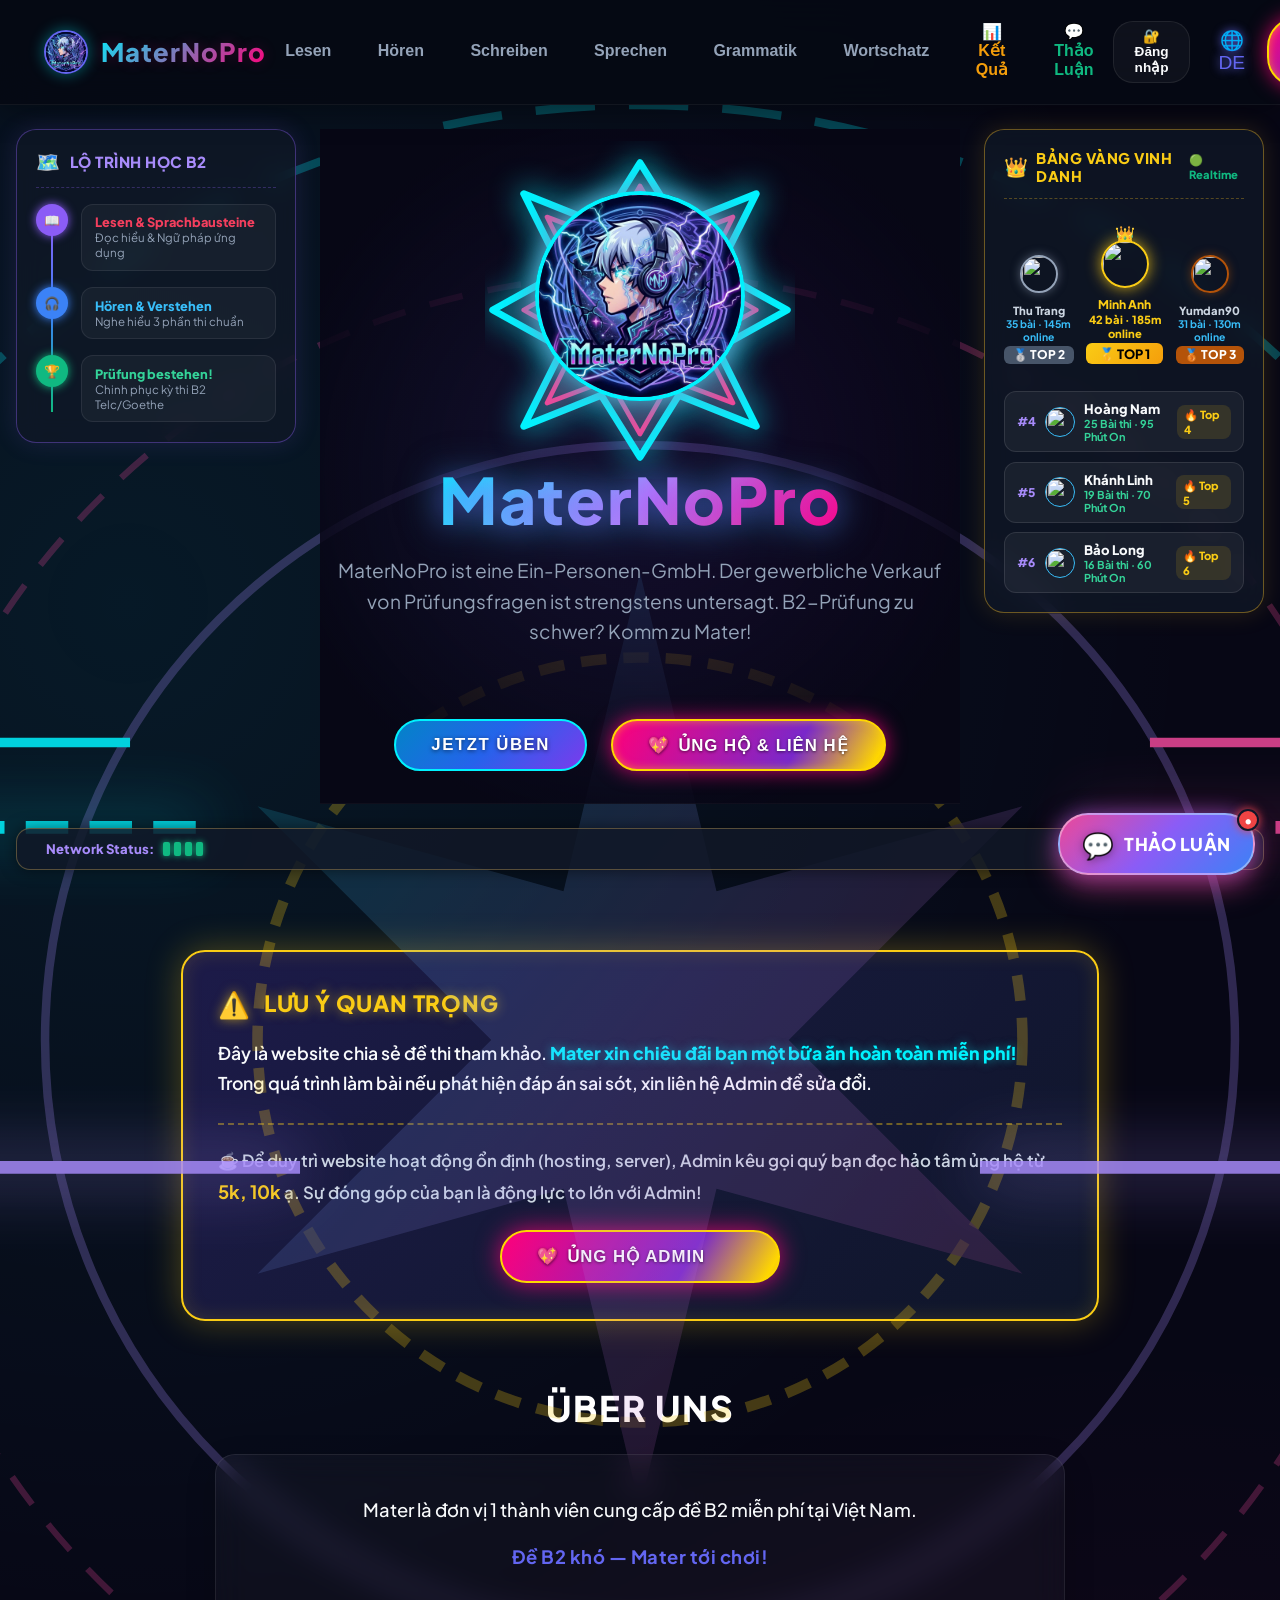
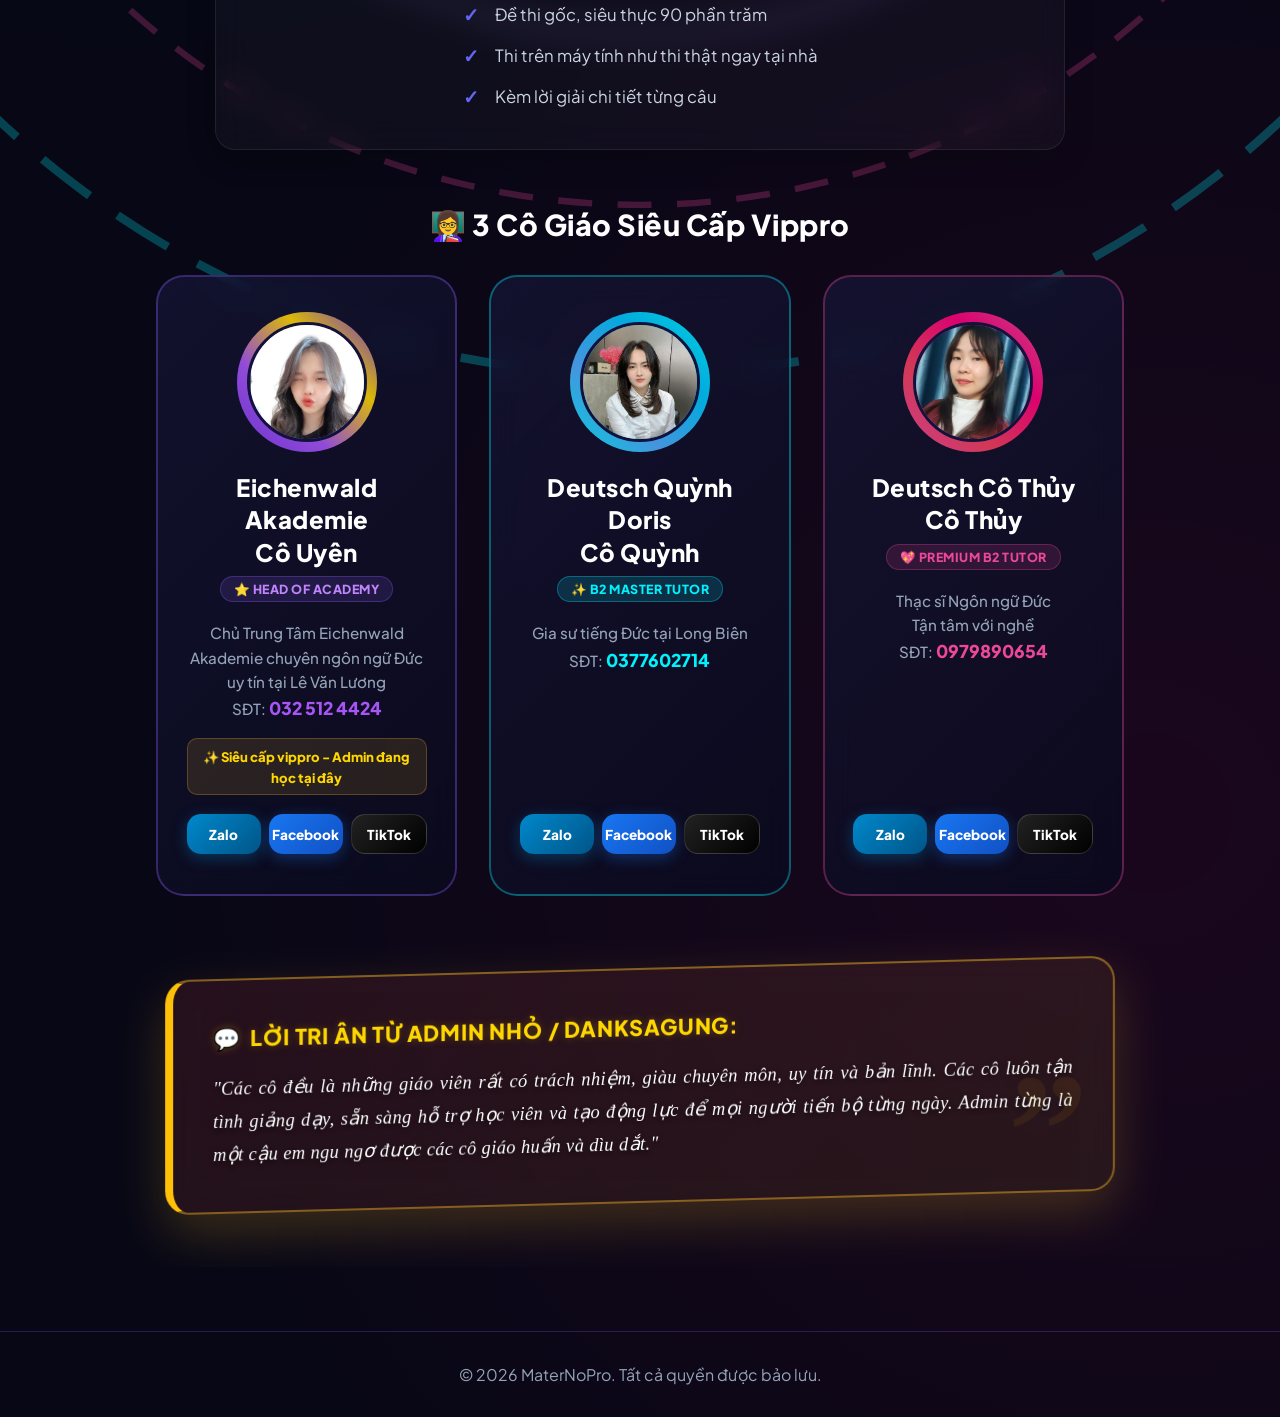
==== commit 9e8adb75: "Replace garbage text in roadmap with real B2 learning content" ====
--- a/index.html
+++ b/index.html
@@ -255,36 +255,36 @@
         
         <div class="cyber-hud-grid" style="display: grid; grid-template-columns: 280px 1fr 280px; gap: 1.5rem; align-items: start;">
           
-          <!-- LEFT PANEL: LỊCH SỬ HỌC TẬP / ROADMAP -->
+          <!-- LEFT PANEL: LỘ TRÌNH HỌC B2 / ROADMAP -->
           <div class="cyber-hud-panel" style="background: rgba(17, 24, 39, 0.75); backdrop-filter: blur(12px); border: 1.5px solid rgba(139, 92, 246, 0.4); border-radius: 20px; padding: 1.2rem; box-shadow: 0 0 25px rgba(139, 92, 246, 0.15);">
             <div style="display: flex; align-items: center; gap: 0.6rem; border-bottom: 1.5px dashed rgba(139, 92, 246, 0.3); padding-bottom: 0.8rem; margin-bottom: 1rem;">
-              <span style="font-size: 1.2rem;">⏱️</span>
-              <span style="font-weight: 900; font-size: 0.95rem; color: #a78bfa; letter-spacing: 0.5px;">LỊCH SỬ HỌC TẬP</span>
+              <span style="font-size: 1.2rem;">🗺️</span>
+              <span style="font-weight: 900; font-size: 0.95rem; color: #a78bfa; letter-spacing: 0.5px;">LỘ TRÌNH HỌC B2</span>
             </div>
             <div style="display: flex; flex-direction: column; gap: 1rem; position: relative;">
               <div style="position: absolute; left: 15px; top: 10px; bottom: 10px; width: 2px; background: linear-gradient(180deg, #8b5cf6, #3b82f6, #10b981);"></div>
               
               <div style="display: flex; gap: 0.8rem; position: relative; z-index: 2;">
-                <div style="width: 32px; height: 32px; border-radius: 50%; background: #8b5cf6; display: flex; align-items: center; justify-content: center; font-weight: 900; font-size: 0.8rem; color: #fff; flex-shrink: 0; box-shadow: 0 0 10px #8b5cf6;">🏆</div>
+                <div style="width: 32px; height: 32px; border-radius: 50%; background: #8b5cf6; display: flex; align-items: center; justify-content: center; font-weight: 900; font-size: 0.8rem; color: #fff; flex-shrink: 0; box-shadow: 0 0 10px #8b5cf6;">📖</div>
                 <div style="background: rgba(255,255,255,0.04); padding: 0.6rem 0.8rem; border-radius: 12px; border: 1px solid rgba(255,255,255,0.08); flex: 1;">
-                  <div style="font-size: 0.8rem; font-weight: 800; color: #f43f5e;">Thi về học thuộc?</div>
-                  <div style="font-size: 0.72rem; color: #94a3b8;">Dùng hoàn toàn thực tế des han!</div>
+                  <div style="font-size: 0.8rem; font-weight: 800; color: #f43f5e;">Lesen & Sprachbausteine</div>
+                  <div style="font-size: 0.72rem; color: #94a3b8;">Đọc hiểu & Ngữ pháp ứng dụng</div>
                 </div>
               </div>
 
               <div style="display: flex; gap: 0.8rem; position: relative; z-index: 2;">
-                <div style="width: 32px; height: 32px; border-radius: 50%; background: #3b82f6; display: flex; align-items: center; justify-content: center; font-weight: 900; font-size: 0.8rem; color: #fff; flex-shrink: 0; box-shadow: 0 0 10px #3b82f6;">📅</div>
+                <div style="width: 32px; height: 32px; border-radius: 50%; background: #3b82f6; display: flex; align-items: center; justify-content: center; font-weight: 900; font-size: 0.8rem; color: #fff; flex-shrink: 0; box-shadow: 0 0 10px #3b82f6;">🎧</div>
                 <div style="background: rgba(255,255,255,0.04); padding: 0.6rem 0.8rem; border-radius: 12px; border: 1px solid rgba(255,255,255,0.08); flex: 1;">
-                  <div style="font-size: 0.8rem; font-weight: 800; color: #38bdf8;">Vào sao nguyên mới</div>
-                  <div style="font-size: 0.72rem; color: #94a3b8;">ahznc and rang lles han</div>
+                  <div style="font-size: 0.8rem; font-weight: 800; color: #38bdf8;">Hören & Verstehen</div>
+                  <div style="font-size: 0.72rem; color: #94a3b8;">Nghe hiểu 3 phần thi chuẩn</div>
                 </div>
               </div>
 
               <div style="display: flex; gap: 0.8rem; position: relative; z-index: 2;">
-                <div style="width: 32px; height: 32px; border-radius: 50%; background: #10b981; display: flex; align-items: center; justify-content: center; font-weight: 900; font-size: 0.8rem; color: #fff; flex-shrink: 0; box-shadow: 0 0 10px #10b981;">⚡</div>
+                <div style="width: 32px; height: 32px; border-radius: 50%; background: #10b981; display: flex; align-items: center; justify-content: center; font-weight: 900; font-size: 0.8rem; color: #fff; flex-shrink: 0; box-shadow: 0 0 10px #10b981;">🏆</div>
                 <div style="background: rgba(255,255,255,0.04); padding: 0.6rem 0.8rem; border-radius: 12px; border: 1px solid rgba(255,255,255,0.08); flex: 1;">
-                  <div style="font-size: 0.8rem; font-weight: 800; color: #34d399;">Chuyên hàng kích làng</div>
-                  <div style="font-size: 0.72rem; color: #94a3b8;">Chỉng xứng giỏi người ào hes</div>
+                  <div style="font-size: 0.8rem; font-weight: 800; color: #34d399;">Prüfung bestehen!</div>
+                  <div style="font-size: 0.72rem; color: #94a3b8;">Chinh phục kỳ thi B2 Telc/Goethe</div>
                 </div>
               </div>
             </div>
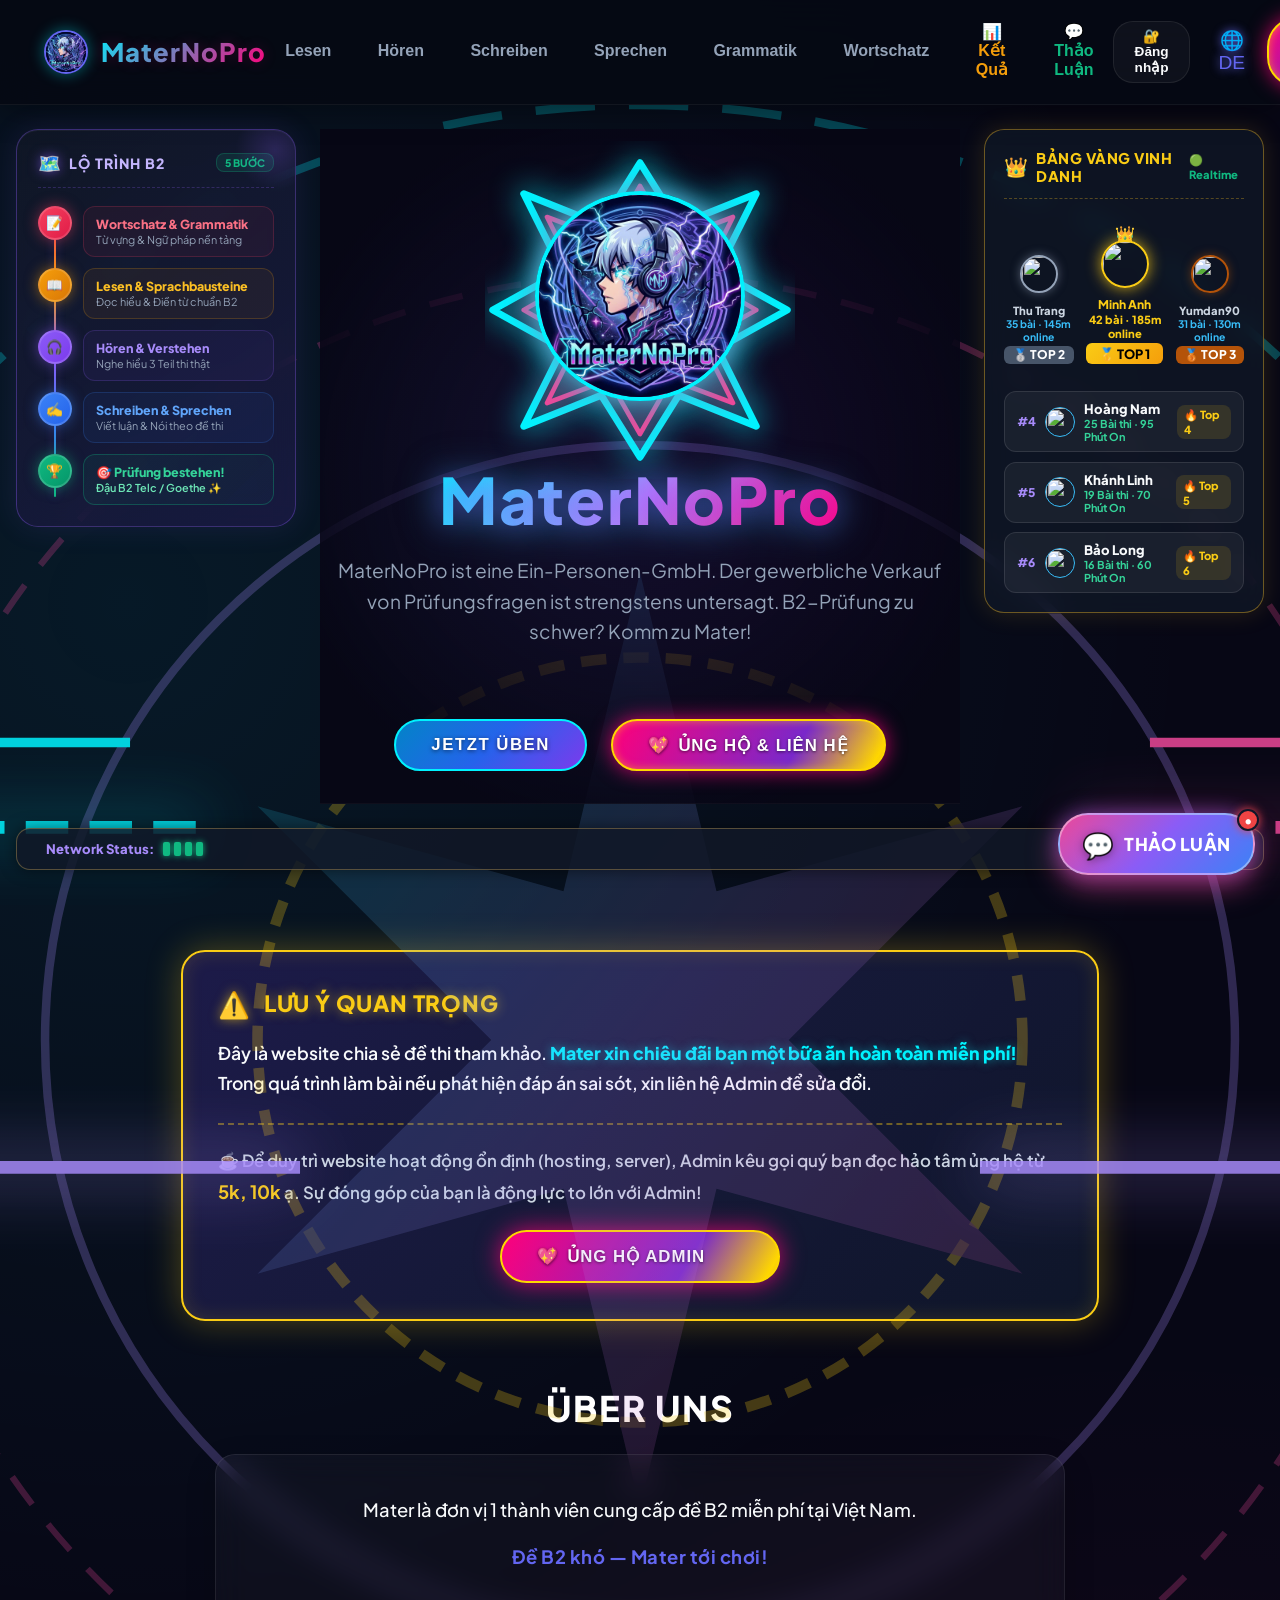
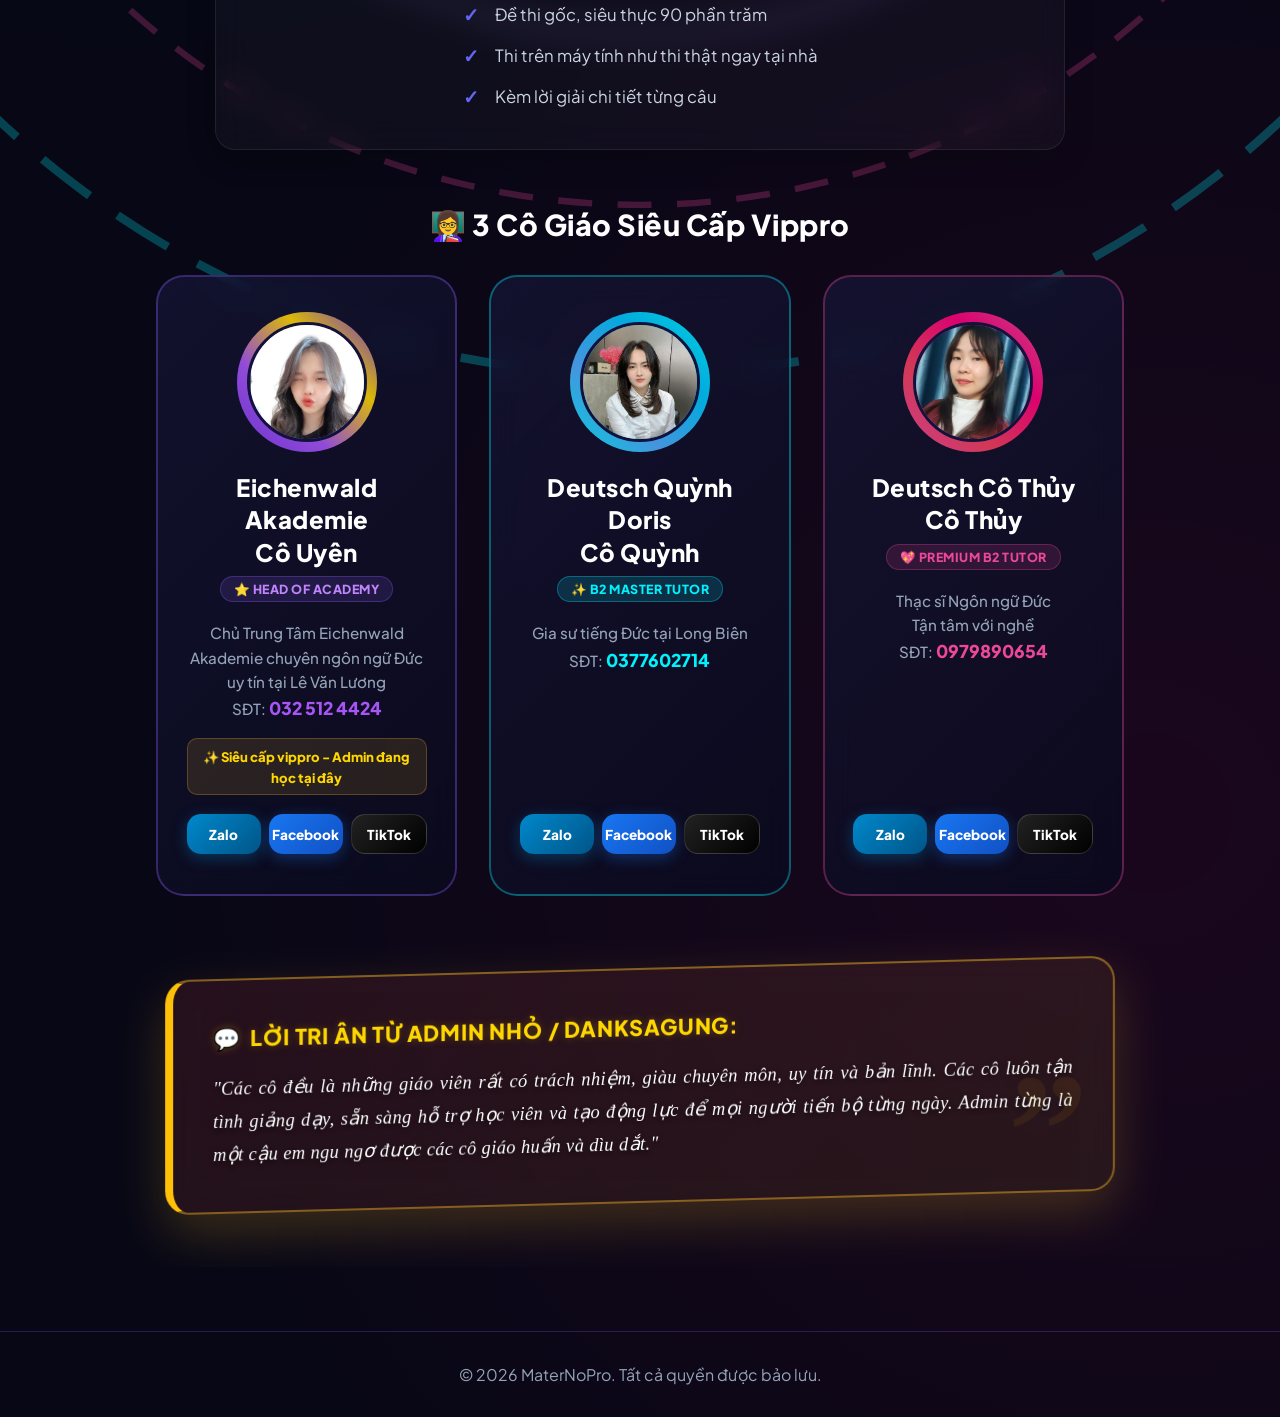
==== commit 54035ba0: "Premium redesign roadmap panel with 5 steps, glow effects, hover animations" ====
--- a/index.html
+++ b/index.html
@@ -255,36 +255,65 @@
         
         <div class="cyber-hud-grid" style="display: grid; grid-template-columns: 280px 1fr 280px; gap: 1.5rem; align-items: start;">
           
-          <!-- LEFT PANEL: LỘ TRÌNH HỌC B2 / ROADMAP -->
-          <div class="cyber-hud-panel" style="background: rgba(17, 24, 39, 0.75); backdrop-filter: blur(12px); border: 1.5px solid rgba(139, 92, 246, 0.4); border-radius: 20px; padding: 1.2rem; box-shadow: 0 0 25px rgba(139, 92, 246, 0.15);">
-            <div style="display: flex; align-items: center; gap: 0.6rem; border-bottom: 1.5px dashed rgba(139, 92, 246, 0.3); padding-bottom: 0.8rem; margin-bottom: 1rem;">
-              <span style="font-size: 1.2rem;">🗺️</span>
-              <span style="font-weight: 900; font-size: 0.95rem; color: #a78bfa; letter-spacing: 0.5px;">LỘ TRÌNH HỌC B2</span>
-            </div>
-            <div style="display: flex; flex-direction: column; gap: 1rem; position: relative;">
-              <div style="position: absolute; left: 15px; top: 10px; bottom: 10px; width: 2px; background: linear-gradient(180deg, #8b5cf6, #3b82f6, #10b981);"></div>
+          <!-- LEFT PANEL: LỘ TRÌNH HỌC B2 / ROADMAP - PREMIUM -->
+          <div class="cyber-hud-panel" style="background: linear-gradient(145deg, rgba(17, 24, 39, 0.85), rgba(30, 27, 75, 0.7)); backdrop-filter: blur(16px); border: 1.5px solid rgba(139, 92, 246, 0.35); border-radius: 22px; padding: 1.3rem; box-shadow: 0 0 30px rgba(139, 92, 246, 0.12), inset 0 1px 0 rgba(255,255,255,0.05); position: relative; overflow: hidden;">
+            <!-- Decorative corner glow -->
+            <div style="position: absolute; top: -20px; right: -20px; width: 80px; height: 80px; background: radial-gradient(circle, rgba(139,92,246,0.2), transparent 70%); pointer-events: none;"></div>
+            
+            <div style="display: flex; align-items: center; justify-content: space-between; border-bottom: 1.5px dashed rgba(139, 92, 246, 0.25); padding-bottom: 0.8rem; margin-bottom: 1.1rem;">
+              <div style="display: flex; align-items: center; gap: 0.5rem;">
+                <span style="font-size: 1.15rem; filter: drop-shadow(0 0 6px rgba(139,92,246,0.6));">🗺️</span>
+                <span style="font-weight: 900; font-size: 0.88rem; color: #c4b5fd; letter-spacing: 1px; text-transform: uppercase;">Lộ Trình B2</span>
+              </div>
+              <span style="font-size: 0.65rem; color: #10b981; font-weight: 800; background: rgba(16,185,129,0.12); padding: 0.15rem 0.5rem; border-radius: 8px; border: 1px solid rgba(16,185,129,0.25);">5 BƯỚC</span>
+            </div>
+
+            <div style="display: flex; flex-direction: column; gap: 0.7rem; position: relative;">
+              <!-- Animated gradient timeline line -->
+              <div style="position: absolute; left: 16px; top: 8px; bottom: 8px; width: 2.5px; background: linear-gradient(180deg, #f43f5e, #f59e0b, #8b5cf6, #3b82f6, #10b981); border-radius: 2px; box-shadow: 0 0 8px rgba(139,92,246,0.4);"></div>
               
-              <div style="display: flex; gap: 0.8rem; position: relative; z-index: 2;">
-                <div style="width: 32px; height: 32px; border-radius: 50%; background: #8b5cf6; display: flex; align-items: center; justify-content: center; font-weight: 900; font-size: 0.8rem; color: #fff; flex-shrink: 0; box-shadow: 0 0 10px #8b5cf6;">📖</div>
-                <div style="background: rgba(255,255,255,0.04); padding: 0.6rem 0.8rem; border-radius: 12px; border: 1px solid rgba(255,255,255,0.08); flex: 1;">
-                  <div style="font-size: 0.8rem; font-weight: 800; color: #f43f5e;">Lesen & Sprachbausteine</div>
-                  <div style="font-size: 0.72rem; color: #94a3b8;">Đọc hiểu & Ngữ pháp ứng dụng</div>
-                </div>
-              </div>
-
-              <div style="display: flex; gap: 0.8rem; position: relative; z-index: 2;">
-                <div style="width: 32px; height: 32px; border-radius: 50%; background: #3b82f6; display: flex; align-items: center; justify-content: center; font-weight: 900; font-size: 0.8rem; color: #fff; flex-shrink: 0; box-shadow: 0 0 10px #3b82f6;">🎧</div>
-                <div style="background: rgba(255,255,255,0.04); padding: 0.6rem 0.8rem; border-radius: 12px; border: 1px solid rgba(255,255,255,0.08); flex: 1;">
-                  <div style="font-size: 0.8rem; font-weight: 800; color: #38bdf8;">Hören & Verstehen</div>
-                  <div style="font-size: 0.72rem; color: #94a3b8;">Nghe hiểu 3 phần thi chuẩn</div>
-                </div>
-              </div>
-
-              <div style="display: flex; gap: 0.8rem; position: relative; z-index: 2;">
-                <div style="width: 32px; height: 32px; border-radius: 50%; background: #10b981; display: flex; align-items: center; justify-content: center; font-weight: 900; font-size: 0.8rem; color: #fff; flex-shrink: 0; box-shadow: 0 0 10px #10b981;">🏆</div>
-                <div style="background: rgba(255,255,255,0.04); padding: 0.6rem 0.8rem; border-radius: 12px; border: 1px solid rgba(255,255,255,0.08); flex: 1;">
-                  <div style="font-size: 0.8rem; font-weight: 800; color: #34d399;">Prüfung bestehen!</div>
-                  <div style="font-size: 0.72rem; color: #94a3b8;">Chinh phục kỳ thi B2 Telc/Goethe</div>
+              <!-- Step 1: Wortschatz -->
+              <div style="display: flex; gap: 0.7rem; position: relative; z-index: 2; transition: transform 0.2s;" onmouseover="this.style.transform='translateX(4px)'" onmouseout="this.style.transform='translateX(0)'">
+                <div style="width: 34px; height: 34px; border-radius: 50%; background: linear-gradient(135deg, #f43f5e, #e11d48); display: flex; align-items: center; justify-content: center; font-size: 0.85rem; color: #fff; flex-shrink: 0; box-shadow: 0 0 14px rgba(244,63,94,0.5); border: 2px solid rgba(255,255,255,0.15);">📝</div>
+                <div style="background: rgba(244,63,94,0.06); padding: 0.55rem 0.75rem; border-radius: 12px; border: 1px solid rgba(244,63,94,0.2); flex: 1; transition: all 0.2s;">
+                  <div style="font-size: 0.78rem; font-weight: 800; color: #fb7185;">Wortschatz & Grammatik</div>
+                  <div style="font-size: 0.68rem; color: #94a3b8; line-height: 1.4;">Từ vựng & Ngữ pháp nền tảng</div>
+                </div>
+              </div>
+
+              <!-- Step 2: Lesen -->
+              <div style="display: flex; gap: 0.7rem; position: relative; z-index: 2; transition: transform 0.2s;" onmouseover="this.style.transform='translateX(4px)'" onmouseout="this.style.transform='translateX(0)'">
+                <div style="width: 34px; height: 34px; border-radius: 50%; background: linear-gradient(135deg, #f59e0b, #d97706); display: flex; align-items: center; justify-content: center; font-size: 0.85rem; color: #fff; flex-shrink: 0; box-shadow: 0 0 14px rgba(245,158,11,0.5); border: 2px solid rgba(255,255,255,0.15);">📖</div>
+                <div style="background: rgba(245,158,11,0.06); padding: 0.55rem 0.75rem; border-radius: 12px; border: 1px solid rgba(245,158,11,0.2); flex: 1; transition: all 0.2s;">
+                  <div style="font-size: 0.78rem; font-weight: 800; color: #fbbf24;">Lesen & Sprachbausteine</div>
+                  <div style="font-size: 0.68rem; color: #94a3b8; line-height: 1.4;">Đọc hiểu & Điền từ chuẩn B2</div>
+                </div>
+              </div>
+
+              <!-- Step 3: Hören -->
+              <div style="display: flex; gap: 0.7rem; position: relative; z-index: 2; transition: transform 0.2s;" onmouseover="this.style.transform='translateX(4px)'" onmouseout="this.style.transform='translateX(0)'">
+                <div style="width: 34px; height: 34px; border-radius: 50%; background: linear-gradient(135deg, #8b5cf6, #7c3aed); display: flex; align-items: center; justify-content: center; font-size: 0.85rem; color: #fff; flex-shrink: 0; box-shadow: 0 0 14px rgba(139,92,246,0.5); border: 2px solid rgba(255,255,255,0.15);">🎧</div>
+                <div style="background: rgba(139,92,246,0.06); padding: 0.55rem 0.75rem; border-radius: 12px; border: 1px solid rgba(139,92,246,0.2); flex: 1; transition: all 0.2s;">
+                  <div style="font-size: 0.78rem; font-weight: 800; color: #a78bfa;">Hören & Verstehen</div>
+                  <div style="font-size: 0.68rem; color: #94a3b8; line-height: 1.4;">Nghe hiểu 3 Teil thi thật</div>
+                </div>
+              </div>
+
+              <!-- Step 4: Schreiben & Sprechen -->
+              <div style="display: flex; gap: 0.7rem; position: relative; z-index: 2; transition: transform 0.2s;" onmouseover="this.style.transform='translateX(4px)'" onmouseout="this.style.transform='translateX(0)'">
+                <div style="width: 34px; height: 34px; border-radius: 50%; background: linear-gradient(135deg, #3b82f6, #2563eb); display: flex; align-items: center; justify-content: center; font-size: 0.85rem; color: #fff; flex-shrink: 0; box-shadow: 0 0 14px rgba(59,130,246,0.5); border: 2px solid rgba(255,255,255,0.15);">✍️</div>
+                <div style="background: rgba(59,130,246,0.06); padding: 0.55rem 0.75rem; border-radius: 12px; border: 1px solid rgba(59,130,246,0.2); flex: 1; transition: all 0.2s;">
+                  <div style="font-size: 0.78rem; font-weight: 800; color: #60a5fa;">Schreiben & Sprechen</div>
+                  <div style="font-size: 0.68rem; color: #94a3b8; line-height: 1.4;">Viết luận & Nói theo đề thi</div>
+                </div>
+              </div>
+
+              <!-- Step 5: Prüfung bestehen -->
+              <div style="display: flex; gap: 0.7rem; position: relative; z-index: 2; transition: transform 0.2s;" onmouseover="this.style.transform='translateX(4px)'" onmouseout="this.style.transform='translateX(0)'">
+                <div style="width: 34px; height: 34px; border-radius: 50%; background: linear-gradient(135deg, #10b981, #059669); display: flex; align-items: center; justify-content: center; font-size: 0.85rem; color: #fff; flex-shrink: 0; box-shadow: 0 0 14px rgba(16,185,129,0.5); border: 2px solid rgba(255,255,255,0.15); animation: pulse-glow 2s ease-in-out infinite;">🏆</div>
+                <div style="background: linear-gradient(135deg, rgba(16,185,129,0.08), rgba(16,185,129,0.03)); padding: 0.55rem 0.75rem; border-radius: 12px; border: 1px solid rgba(16,185,129,0.3); flex: 1; transition: all 0.2s;">
+                  <div style="font-size: 0.78rem; font-weight: 900; color: #34d399;">🎯 Prüfung bestehen!</div>
+                  <div style="font-size: 0.68rem; color: #6ee7b7; line-height: 1.4; font-weight: 600;">Đậu B2 Telc / Goethe ✨</div>
                 </div>
               </div>
             </div>
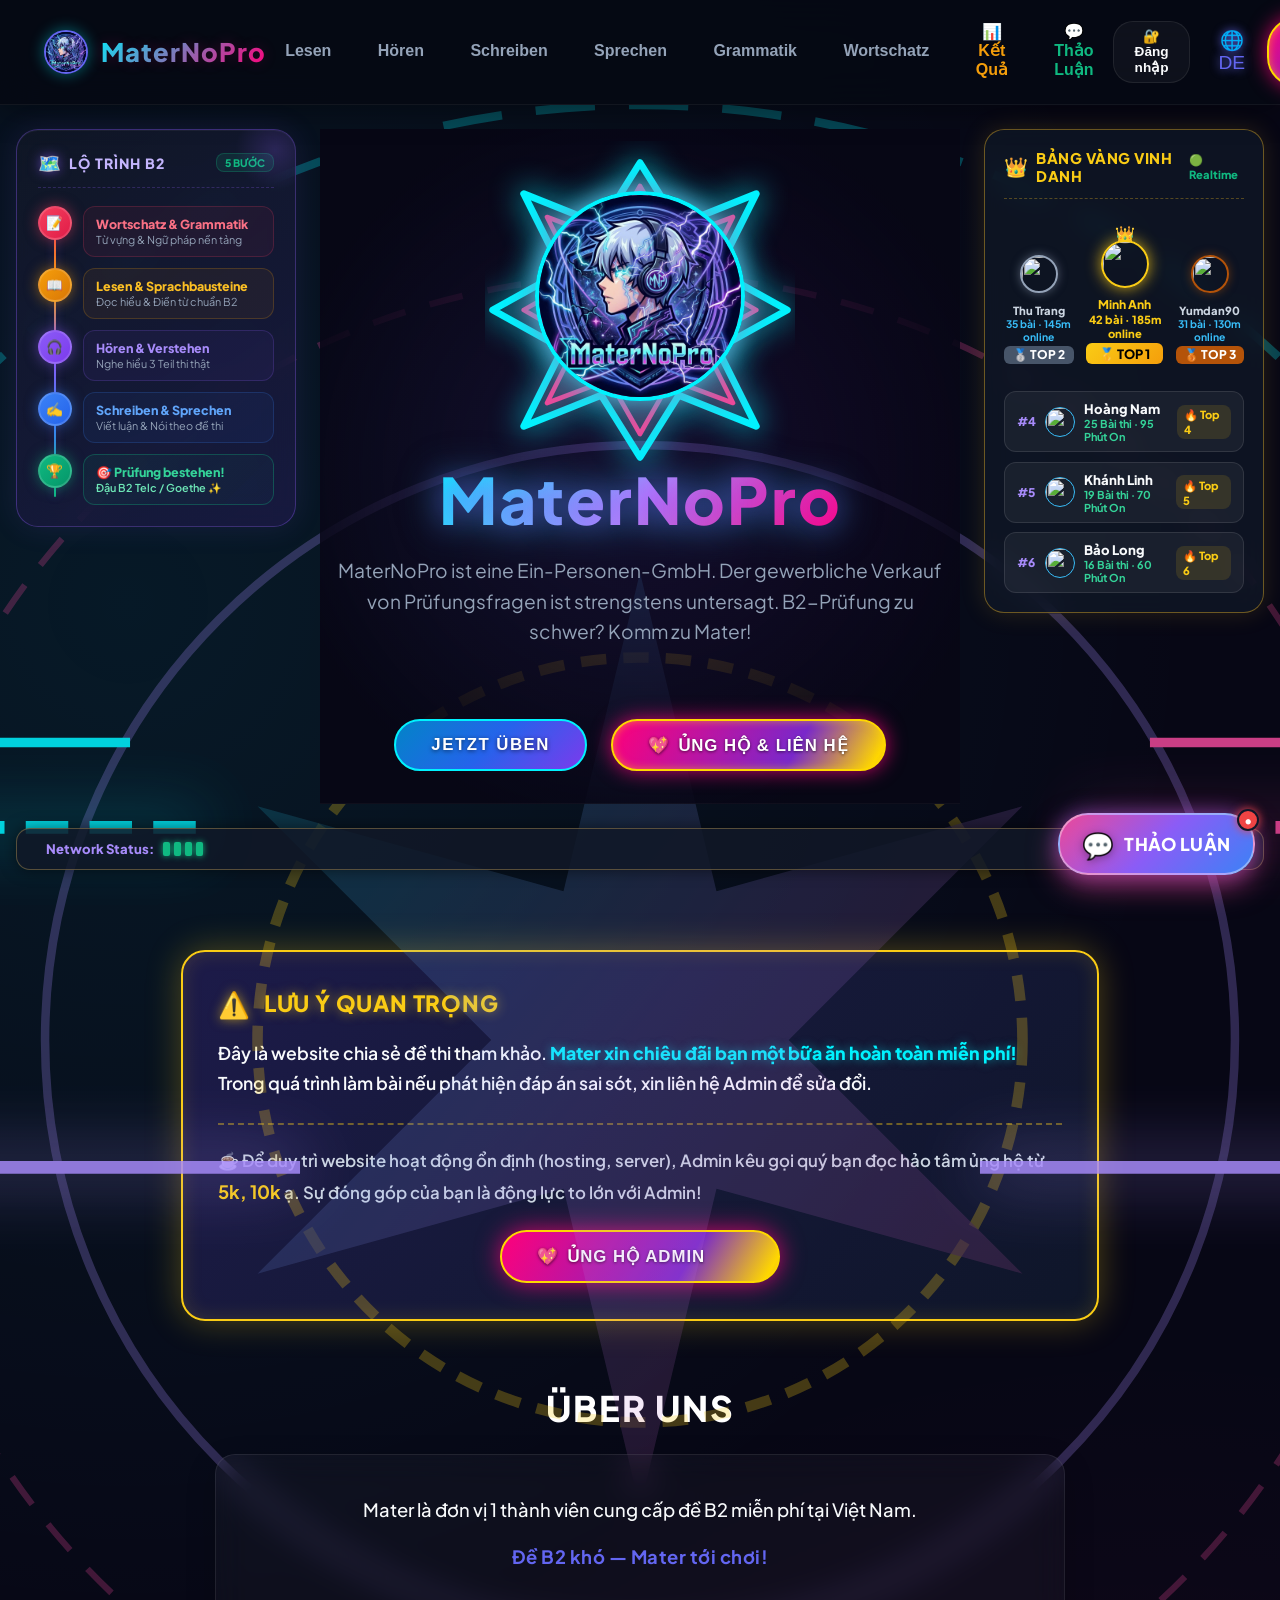
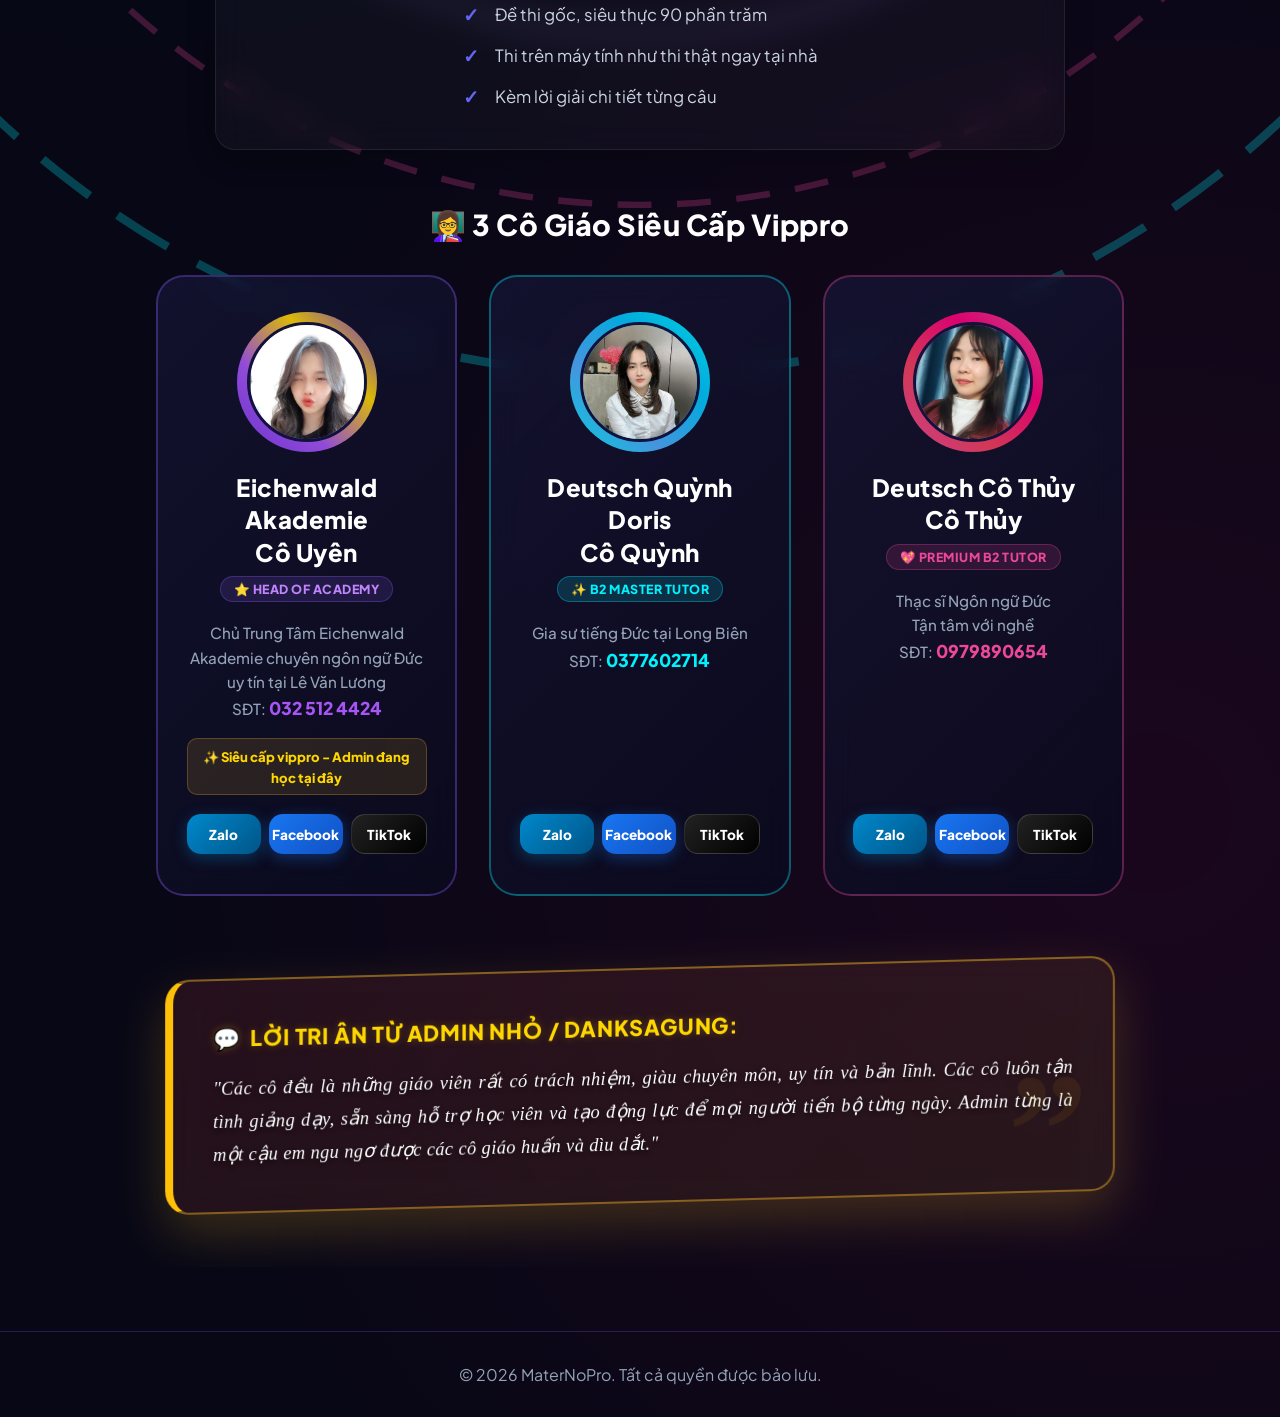
==== commit 17de885f: "Fix mobile layout: stack all 3 components vertically in order (Hero -> Roadmap -> Leaderboard) with " ====
--- a/index.html
+++ b/index.html
@@ -19,7 +19,7 @@
   <meta property="og:description" content="Nền tảng ôn thi và thi thử tiếng Đức B2 trực tuyến miễn phí. Đầy đủ các phần đọc, nghe, viết kèm giải thích đáp án chi tiết.">
   <meta property="og:image" content="https://maternorpo.online/logo.jpg">
 
-  <link rel="stylesheet" href="style_draft.css">
+  <link rel="stylesheet" href="style.css?v=601">
   <style>
     @keyframes heartbeat {
       0% { transform: scale(1); box-shadow: 0 0 15px rgba(255, 0, 122, 0.7); }
--- a/style.css
+++ b/style.css
@@ -0,0 +1,2643 @@
+@import url('https://fonts.googleapis.com/css2?family=Plus+Jakarta+Sans:wght@300;400;500;600;700;800&display=swap');
+
+:root {
+  --bg-dark: #070715;
+  --bg-card: rgba(18, 18, 43, 0.7);
+  --accent-cyan: #6366f1; /* Indigo */
+  --accent-purple: #8b5cf6; /* Violet */
+  --accent-pink: #ec4899; /* Pink */
+  --accent-amber: #f59e0b; /* Amber */
+  --accent-gradient: linear-gradient(135deg, #6366f1 0%, #8b5cf6 50%, #ec4899 100%);
+  --text-main: #f8fafc;
+  --text-dim: #94a3b8;
+  --border-light: rgba(139, 92, 246, 0.25);
+  --success: #10b981;
+  --error: #ef4444;
+}
+
+/* Light Theme Variables */
+body.light-theme {
+  --bg-dark: #f1f5f9;
+  --bg-card: #ffffff;
+  --text-main: #0f172a;
+  --text-dim: #64748b;
+  --border-light: rgba(99, 102, 241, 0.2);
+  --accent-cyan: #4f46e5;
+  --accent-purple: #7c3aed;
+  --accent-pink: #db2777;
+  --accent-gradient: linear-gradient(135deg, #4f46e5 0%, #7c3aed 50%, #db2777 100%);
+  --success: #059669;
+  --error: #dc2626;
+}
+
+* {
+  box-sizing: border-box;
+  margin: 0;
+  padding: 0;
+}
+
+body {
+  font-family: 'Plus Jakarta Sans', sans-serif;
+  background-color: var(--bg-dark);
+  color: var(--text-main);
+  min-height: 100vh;
+  display: flex;
+  flex-direction: column;
+  overflow-x: hidden;
+  background-image: 
+    radial-gradient(circle at 10% 20%, rgba(0, 242, 254, 0.08) 0%, transparent 40%),
+    radial-gradient(circle at 90% 80%, rgba(255, 0, 122, 0.08) 0%, transparent 40%);
+  transition: background-color 0.3s ease, color 0.3s ease;
+}
+
+body.light-theme {
+  background-image: 
+    radial-gradient(circle at 10% 20%, rgba(2, 132, 199, 0.05) 0%, transparent 40%),
+    radial-gradient(circle at 90% 80%, rgba(219, 39, 119, 0.05) 0%, transparent 40%);
+}
+
+/* Header & Top Navigation */
+header {
+  background-color: rgba(6, 9, 19, 0.9);
+  backdrop-filter: blur(20px);
+  border-bottom: 1px solid rgba(255, 255, 255, 0.05);
+  padding: 0.8rem 2rem;
+  position: sticky;
+  top: 0;
+  z-index: 1000;
+  box-shadow: 0 4px 30px rgba(0, 0, 0, 0.4);
+  transition: background-color 0.3s ease;
+}
+
+body.light-theme header {
+  background-color: rgba(255, 255, 255, 0.95);
+  border-bottom: 1px solid rgba(0, 0, 0, 0.05);
+  box-shadow: 0 4px 30px rgba(0, 0, 0, 0.05);
+}
+
+.nav-container {
+  max-width: 98% !important;
+  margin: 0 auto;
+  display: flex;
+  justify-content: space-between;
+  align-items: center;
+}
+
+.logo {
+  display: flex;
+  align-items: center;
+  gap: 0.8rem;
+  cursor: pointer;
+}
+
+.header-logo-img {
+  width: 44px;
+  height: 44px;
+  border-radius: 50%;
+  border: 2px solid var(--accent-cyan);
+  box-shadow: 0 0 15px rgba(0, 242, 254, 0.4);
+  object-fit: cover;
+}
+
+.logo-text {
+  font-size: 1.6rem;
+  font-weight: 800;
+  letter-spacing: 1px;
+  background: linear-gradient(135deg, #00f2fe, #ff007a);
+  -webkit-background-clip: text;
+  -webkit-text-fill-color: transparent;
+  text-shadow: 0 0 15px rgba(255, 0, 122, 0.2);
+}
+
+body.light-theme .logo-text {
+  background: linear-gradient(135deg, #0284c7, #db2777);
+  -webkit-background-clip: text;
+  text-shadow: none;
+}
+
+.nav-links {
+  display: flex;
+  gap: 0.5rem;
+}
+
+.nav-btn {
+  background: none;
+  border: none;
+  color: var(--text-dim);
+  font-size: 1rem;
+  font-weight: 700;
+  cursor: pointer;
+  padding: 0.6rem 1.2rem;
+  border-radius: 8px;
+  transition: all 0.3s ease;
+  border-bottom: 2px solid transparent;
+}
+
+.nav-btn:hover {
+  color: var(--text-main);
+  background-color: rgba(255, 255, 255, 0.03);
+}
+
+body.light-theme .nav-btn:hover {
+  background-color: rgba(0, 0, 0, 0.03);
+}
+
+.nav-btn.active {
+  color: var(--accent-cyan);
+  text-shadow: 0 0 10px rgba(0, 242, 254, 0.5);
+  border-bottom: 2px solid var(--accent-cyan);
+  border-radius: 8px 8px 0 0;
+  background-color: rgba(0, 242, 254, 0.05);
+}
+
+body.light-theme .nav-btn.active {
+  text-shadow: none;
+  background-color: rgba(2, 132, 199, 0.08);
+}
+
+.nav-right {
+  display: flex;
+  align-items: center;
+  gap: 1rem;
+}
+
+.user-email {
+  font-size: 0.9rem;
+  color: var(--text-dim);
+  border-right: 1px solid rgba(255,255,255,0.1);
+  padding-right: 1rem;
+}
+
+body.light-theme .user-email {
+  border-right: 1px solid rgba(0,0,0,0.1);
+}
+
+.icon-btn {
+  background: none;
+  border: none;
+  cursor: pointer;
+  font-size: 1.2rem;
+  color: var(--accent-cyan);
+  text-shadow: 0 0 10px var(--accent-cyan);
+  width: 38px;
+  height: 38px;
+  border-radius: 50%;
+  display: flex;
+  align-items: center;
+  justify-content: center;
+  transition: background 0.2s ease;
+}
+
+.icon-btn:hover {
+  background: rgba(255, 255, 255, 0.05);
+}
+
+body.light-theme .icon-btn:hover {
+  background: rgba(0, 0, 0, 0.05);
+}
+
+/* Language Selector Dropdown */
+.lang-selector-container {
+  position: relative;
+  display: inline-block;
+}
+
+.lang-dropdown {
+  display: none;
+  position: absolute;
+  top: 100%;
+  right: 0;
+  background-color: #0c1322;
+  border: 1px solid var(--border-light);
+  border-radius: 12px;
+  min-width: 160px;
+  box-shadow: 0 10px 30px rgba(0, 0, 0, 0.5);
+  z-index: 1001;
+  padding: 0.5rem 0;
+  margin-top: 0.8rem;
+}
+
+body.light-theme .lang-dropdown {
+  background-color: #ffffff;
+  box-shadow: 0 10px 30px rgba(0, 0, 0, 0.08);
+}
+
+.lang-dropdown.show {
+  display: block;
+  animation: dropdownFade 0.2s ease;
+}
+
+@keyframes dropdownFade {
+  from { opacity: 0; transform: translateY(-5px); }
+  to { opacity: 1; transform: translateY(0); }
+}
+
+.lang-opt {
+  width: 100%;
+  background: none;
+  border: none;
+  color: var(--text-main);
+  padding: 0.7rem 1.2rem;
+  text-align: left;
+  font-size: 0.95rem;
+  font-weight: 700;
+  cursor: pointer;
+  display: flex;
+  align-items: center;
+  gap: 0.8rem;
+  transition: background 0.2s ease;
+}
+
+.lang-opt:hover {
+  background-color: rgba(255, 255, 255, 0.04);
+}
+
+body.light-theme .lang-opt:hover {
+  background-color: rgba(0, 0, 0, 0.03);
+}
+
+.lang-prefix {
+  font-size: 0.7rem;
+  font-weight: 800;
+  background: rgba(255, 255, 255, 0.08);
+  padding: 0.2rem 0.4rem;
+  border-radius: 4px;
+  color: var(--accent-cyan);
+}
+
+body.light-theme .lang-prefix {
+  background: rgba(0, 0, 0, 0.05);
+}
+
+/* Hero Section (Neon Cyber Theme) */
+.hero-section {
+  background: radial-gradient(circle at 50% 50%, rgba(189, 0, 255, 0.08) 0%, var(--bg-dark) 80%);
+  padding: 6rem 2rem 5rem 2rem;
+  text-align: center;
+  display: flex;
+  flex-direction: column;
+  align-items: center;
+  border-bottom: 1px solid rgba(255, 255, 255, 0.03);
+}
+
+body.light-theme .hero-section {
+  background: radial-gradient(circle at 50% 50%, rgba(124, 58, 237, 0.04) 0%, var(--bg-dark) 80%);
+  border-bottom: 1px solid rgba(0, 0, 0, 0.03);
+}
+
+.hero-logo-img {
+  width: 180px;
+  height: 180px;
+  border-radius: 50%;
+  border: 4px solid var(--accent-purple);
+  box-shadow: 0 0 35px rgba(189, 0, 255, 0.6), inset 0 0 20px rgba(0, 242, 254, 0.3);
+  object-fit: cover;
+  margin-bottom: 1.5rem;
+  transition: transform 0.5s ease;
+}
+
+body.light-theme .hero-logo-img {
+  box-shadow: 0 0 20px rgba(124, 58, 237, 0.2);
+}
+
+.hero-logo-img:hover {
+  transform: rotate(360deg) scale(1.05);
+}
+
+.hero-title {
+  font-size: 4rem;
+  font-weight: 800;
+  letter-spacing: 2px;
+  margin-bottom: 1rem;
+  background: var(--accent-gradient);
+  -webkit-background-clip: text;
+  -webkit-text-fill-color: transparent;
+  text-shadow: 0 0 30px rgba(189, 0, 255, 0.35);
+}
+
+body.light-theme .hero-title {
+  text-shadow: none;
+}
+
+.hero-subtitle {
+  font-size: 1.2rem;
+  color: var(--text-dim);
+  max-width: 650px;
+  margin-bottom: 2.5rem;
+  line-height: 1.6;
+}
+
+.btn {
+  padding: 0.8rem 2rem;
+  font-size: 1rem;
+  font-weight: 700;
+  border-radius: 12px;
+  cursor: pointer;
+  border: none;
+  transition: all 0.2s ease;
+  display: inline-flex;
+  align-items: center;
+  justify-content: center;
+}
+
+.btn-primary {
+  background: var(--accent-gradient);
+  color: white;
+  box-shadow: 0 4px 15px rgba(189, 0, 255, 0.3);
+}
+
+.btn-primary:hover {
+  transform: translateY(-2px);
+  box-shadow: 0 6px 20px rgba(189, 0, 255, 0.5);
+}
+
+body.light-theme .btn-primary {
+  box-shadow: 0 4px 15px rgba(124, 58, 237, 0.2);
+}
+
+.btn-cyber {
+  background: transparent;
+  border: 2px solid var(--accent-cyan);
+  color: var(--accent-cyan);
+  box-shadow: 0 0 15px rgba(0, 242, 254, 0.3);
+  text-shadow: 0 0 5px rgba(0, 242, 254, 0.5);
+  letter-spacing: 2px;
+  font-weight: 800;
+  border-radius: 30px;
+  padding: 1rem 3rem;
+  transition: all 0.3s ease;
+}
+
+body.light-theme .btn-cyber {
+  text-shadow: none;
+  box-shadow: 0 0 10px rgba(2, 132, 199, 0.1);
+}
+
+.btn-cyber:hover {
+  background: var(--accent-cyan);
+  color: var(--bg-dark);
+  box-shadow: 0 0 25px rgba(0, 242, 254, 0.7);
+  transform: scale(1.05);
+}
+
+body.light-theme .btn-cyber:hover {
+  color: white;
+}
+
+.btn-secondary {
+  background: rgba(255, 255, 255, 0.04);
+  border: 1px solid rgba(255, 255, 255, 0.08);
+  color: var(--text-main);
+}
+
+body.light-theme .btn-secondary {
+  background: rgba(0, 0, 0, 0.02);
+  border: 1px solid rgba(0, 0, 0, 0.08);
+}
+
+.btn-secondary:hover {
+  background: rgba(255, 255, 255, 0.08);
+}
+
+body.light-theme .btn-secondary:hover {
+  background: rgba(0, 0, 0, 0.05);
+}
+
+.btn-danger {
+  background: var(--accent-pink);
+  color: white;
+  box-shadow: 0 4px 15px rgba(255, 0, 122, 0.3);
+}
+
+.btn-danger:hover {
+  background: #e0006c;
+}
+
+/* About Us Section */
+.about-section {
+  padding: 5rem 2rem;
+  text-align: center;
+}
+
+.about-title {
+  font-size: 2.2rem;
+  font-weight: 800;
+  margin-bottom: 2rem;
+  color: var(--text-main);
+  text-transform: uppercase;
+  letter-spacing: 2px;
+}
+
+.about-box {
+  background: var(--bg-card);
+  border: 1px solid var(--border-light);
+  border-radius: 24px;
+  padding: 3rem 2rem;
+  max-width: 850px;
+  margin: 0 auto;
+  box-shadow: 0 8px 32px rgba(189, 0, 255, 0.05);
+  backdrop-filter: blur(16px);
+  transition: background-color 0.3s ease;
+}
+
+body.light-theme .about-box {
+  box-shadow: 0 8px 32px rgba(0, 0, 0, 0.03);
+}
+
+.about-box p {
+  font-size: 1.15rem;
+  line-height: 1.8;
+  color: var(--text-main);
+  margin-bottom: 2rem;
+}
+
+.about-slogan {
+  font-size: 2.2rem;
+  font-weight: 800;
+  background: linear-gradient(135deg, var(--accent-cyan), var(--accent-pink));
+  -webkit-background-clip: text;
+  -webkit-text-fill-color: transparent;
+  text-shadow: 0 0 20px rgba(0, 242, 254, 0.4);
+  letter-spacing: 1px;
+}
+
+body.light-theme .about-slogan {
+  text-shadow: none;
+}
+
+/* Inner Layout */
+.container-inner {
+  max-width: 99% !important;
+  width: 99% !important;
+  margin: 0 auto;
+  padding: 1.5rem 1rem !important;
+}
+
+.section-header-title {
+  font-size: 2.4rem;
+  font-weight: 800;
+  margin-bottom: 2rem;
+  border-left: 5px solid var(--accent-cyan);
+  padding-left: 1.2rem;
+  text-shadow: 0 0 15px rgba(0, 242, 254, 0.2);
+}
+
+body.light-theme .section-header-title {
+  text-shadow: none;
+}
+
+.section-view {
+  display: none;
+  animation: fadeIn 0.4s ease;
+}
+
+.section-view.active {
+  display: block;
+}
+
+@keyframes fadeIn {
+  from { opacity: 0; transform: translateY(10px); }
+  to { opacity: 1; transform: translateY(0); }
+}
+
+.card {
+  background: var(--bg-card);
+  border: 1px solid var(--border-light);
+  border-radius: 20px;
+  padding: 2.5rem;
+  margin-bottom: 2rem;
+  box-shadow: 0 8px 32px rgba(189, 0, 255, 0.03);
+  backdrop-filter: blur(12px);
+  transition: background-color 0.3s ease, border-color 0.3s ease;
+}
+
+body.light-theme .card {
+  box-shadow: 0 8px 24px rgba(0, 0, 0, 0.03);
+}
+
+/* Audio Player */
+.audio-player-wrapper {
+  margin: 1.5rem 0;
+  background: rgba(0, 242, 254, 0.03);
+  padding: 1.2rem;
+  border-radius: 14px;
+  border: 1px solid rgba(0, 242, 254, 0.2);
+  box-shadow: 0 0 15px rgba(0, 242, 254, 0.05);
+}
+
+body.light-theme .audio-player-wrapper {
+  background: rgba(2, 132, 199, 0.02);
+  border: 1px solid rgba(2, 132, 199, 0.15);
+  box-shadow: none;
+}
+
+audio {
+  width: 100%;
+}
+
+/* Options */
+.options-grid {
+  display: grid;
+  grid-template-columns: 1fr;
+  gap: 1rem;
+  margin: 2rem 0;
+}
+
+.option-card {
+  background: rgba(255, 255, 255, 0.01);
+  border: 1px solid rgba(255, 255, 255, 0.05);
+  border-radius: 14px;
+  padding: 1.2rem 1.8rem;
+  text-align: left;
+  color: var(--text-main);
+  font-size: 1.1rem;
+  cursor: pointer;
+  transition: all 0.2s ease;
+  width: 100%;
+}
+
+body.light-theme .option-card {
+  background: rgba(0, 0, 0, 0.01);
+  border: 1px solid rgba(0, 0, 0, 0.06);
+}
+
+.option-card:hover {
+  background: rgba(255, 255, 255, 0.04);
+  border-color: rgba(0, 242, 254, 0.3);
+  transform: translateX(5px);
+}
+
+body.light-theme .option-card:hover {
+  background: rgba(0, 0, 0, 0.03);
+}
+
+.option-card.selected {
+  border-color: var(--accent-cyan);
+  background: rgba(0, 242, 254, 0.08);
+  box-shadow: 0 0 15px rgba(0, 242, 254, 0.2);
+}
+
+.option-card.active {
+  border: 2px solid var(--accent-amber) !important;
+  background: rgba(245, 158, 11, 0.2) !important;
+  box-shadow: 0 0 25px rgba(245, 158, 11, 0.4), inset 0 0 10px rgba(245, 158, 11, 0.2) !important;
+  color: #fff !important;
+  font-weight: 800;
+  transform: scale(1.02);
+}
+
+body.light-theme .option-card.active {
+  border: 2px solid #f59e0b !important;
+  background: rgba(245, 158, 11, 0.15) !important;
+  box-shadow: 0 0 20px rgba(245, 158, 11, 0.3) !important;
+  color: #92400e !important;
+}
+
+.option-card.correct {
+  border-color: var(--success);
+  background: rgba(0, 242, 254, 0.12);
+  box-shadow: 0 0 15px rgba(0, 242, 254, 0.3);
+}
+
+.option-card.incorrect {
+  border-color: var(--accent-pink);
+  background: rgba(255, 0, 122, 0.12);
+  box-shadow: 0 0 15px rgba(255, 0, 122, 0.3);
+}
+
+/* Reading Layout */
+.reading-text {
+  font-size: 1.15rem;
+  line-height: 1.9;
+  background: rgba(255, 255, 255, 0.01);
+  padding: 2rem;
+  border-radius: 16px;
+  border-left: 4px solid var(--accent-purple);
+  margin-bottom: 2rem;
+  border-top: 1px solid rgba(255, 255, 255, 0.02);
+  border-right: 1px solid rgba(255, 255, 255, 0.02);
+  border-bottom: 1px solid rgba(255, 255, 255, 0.02);
+}
+
+body.light-theme .reading-text {
+  background: rgba(0, 0, 0, 0.01);
+  border: 1px solid rgba(0, 0, 0, 0.05);
+  border-left: 4px solid var(--accent-purple);
+}
+
+/* Vocab */
+.topic-tabs {
+  display: flex;
+  gap: 0.8rem;
+  margin-bottom: 2.5rem;
+  overflow-x: auto;
+  padding-bottom: 0.5rem;
+}
+
+.tab-btn {
+  background: rgba(255, 255, 255, 0.02);
+  border: 1px solid rgba(255, 255, 255, 0.05);
+  color: var(--text-dim);
+  padding: 0.6rem 1.4rem;
+  border-radius: 30px;
+  font-weight: 700;
+  cursor: pointer;
+  transition: all 0.2s ease;
+}
+
+body.light-theme .tab-btn {
+  background: rgba(0, 0, 0, 0.02);
+  border: 1px solid rgba(0, 0, 0, 0.05);
+}
+
+.tab-btn:hover {
+  color: var(--text-main);
+}
+
+.tab-btn.active {
+  background: var(--accent-cyan);
+  color: white;
+  border-color: var(--accent-cyan);
+  box-shadow: 0 0 15px rgba(0, 242, 254, 0.4);
+}
+
+body.light-theme .tab-btn.active {
+  box-shadow: none;
+}
+
+.vocab-grid {
+  display: grid;
+  grid-template-columns: repeat(auto-fill, minmax(300px, 1fr));
+  gap: 2rem;
+}
+
+.vocab-card {
+  background: var(--bg-card);
+  border: 1px solid var(--border-light);
+  border-radius: 20px;
+  padding: 2rem;
+  transition: all 0.3s ease;
+}
+
+.vocab-card:hover {
+  transform: translateY(-5px);
+  border-color: var(--accent-cyan);
+  box-shadow: 0 10px 25px rgba(0, 242, 254, 0.15);
+}
+
+body.light-theme .vocab-card:hover {
+  box-shadow: 0 10px 25px rgba(0, 0, 0, 0.03);
+}
+
+.vocab-word {
+  font-size: 1.5rem;
+  font-weight: 800;
+  color: var(--accent-amber);
+  margin-bottom: 0.5rem;
+  text-shadow: 0 0 10px rgba(245, 158, 11, 0.2);
+}
+
+body.light-theme .vocab-word {
+  text-shadow: none;
+}
+
+.vocab-meaning {
+  font-size: 1.15rem;
+  font-weight: 600;
+  margin-bottom: 1rem;
+}
+
+.vocab-example {
+  color: var(--text-dim);
+  font-style: italic;
+  font-size: 1rem;
+  line-height: 1.6;
+}
+
+/* ==========================================
+   LESEN MOCK WORKFLOW STYLING (New Screen Mockups)
+   ========================================== */
+.lesen-header {
+  text-align: center;
+  margin-bottom: 3rem;
+}
+
+.lesen-header-icon {
+  width: 60px;
+  height: 60px;
+  border-radius: 50%;
+  background: rgba(0, 242, 254, 0.1);
+  display: flex;
+  align-items: center;
+  justify-content: center;
+  margin: 0 auto 1rem auto;
+  color: var(--accent-cyan);
+  font-size: 2rem;
+  border: 1px solid rgba(0, 242, 254, 0.3);
+}
+
+.lesen-grid {
+  display: grid;
+  grid-template-columns: repeat(auto-fill, minmax(320px, 1fr));
+  gap: 2rem;
+  margin-top: 2rem;
+}
+
+@keyframes card-neon-pulse {
+  0% {
+    box-shadow: 0 0 15px rgba(139, 92, 246, 0.25), inset 0 0 8px rgba(255, 255, 255, 0.02);
+    border-color: rgba(139, 92, 246, 0.35);
+  }
+  50% {
+    box-shadow: 0 0 25px rgba(255, 0, 122, 0.45), inset 0 0 12px rgba(255, 0, 122, 0.1);
+    border-color: rgba(255, 0, 122, 0.55);
+  }
+  100% {
+    box-shadow: 0 0 15px rgba(139, 92, 246, 0.25), inset 0 0 8px rgba(255, 255, 255, 0.02);
+    border-color: rgba(139, 92, 246, 0.35);
+  }
+}
+
+.lesen-card {
+  background: linear-gradient(135deg, rgba(22, 22, 54, 0.6) 0%, rgba(12, 12, 35, 0.8) 100%);
+  backdrop-filter: blur(16px);
+  border: 1.5px solid rgba(139, 92, 246, 0.22);
+  border-radius: 24px;
+  padding: 1.8rem;
+  position: relative;
+  transition: all 0.4s cubic-bezier(0.16, 1, 0.3, 1);
+  box-shadow: 0 8px 32px rgba(0, 0, 0, 0.3);
+  overflow: hidden;
+  animation: card-neon-pulse 3s infinite ease-in-out;
+}
+
+.lesen-card::before {
+  content: '';
+  position: absolute;
+  top: -50%;
+  left: -50%;
+  width: 200%;
+  height: 200%;
+  background: radial-gradient(circle, rgba(0, 242, 254, 0.08) 0%, transparent 60%);
+  opacity: 0;
+  transition: opacity 0.5s ease;
+  pointer-events: none;
+}
+
+@keyframes lightning-flash {
+  0%, 100% {
+    border-color: rgba(0, 242, 254, 0.45);
+    box-shadow: 0 0 15px rgba(0, 242, 254, 0.35), 0 0 5px rgba(139, 92, 246, 0.2), inset 0 0 8px rgba(0, 242, 254, 0.15);
+  }
+  15% {
+    border-color: #ff007a;
+    box-shadow: 0 0 28px rgba(255, 0, 122, 0.8), 0 0 12px rgba(139, 92, 246, 0.5), inset 0 0 10px rgba(255, 0, 122, 0.3);
+  }
+  30% {
+    border-color: #ffd700;
+    box-shadow: 0 0 35px rgba(255, 215, 0, 0.95), 0 0 15px rgba(255, 0, 122, 0.6), inset 0 0 12px rgba(255, 215, 0, 0.4);
+  }
+  45% {
+    border-color: #00f2fe;
+    box-shadow: 0 0 25px rgba(0, 242, 254, 0.75), inset 0 0 8px rgba(0, 242, 254, 0.3);
+  }
+  60% {
+    border-color: #fff;
+    box-shadow: 0 0 45px rgba(255, 255, 255, 1), 0 0 20px rgba(0, 242, 254, 0.8), inset 0 0 15px rgba(255, 255, 255, 0.5);
+  }
+  80% {
+    border-color: #7928ca;
+    box-shadow: 0 0 30px rgba(121, 40, 202, 0.85), inset 0 0 10px rgba(121, 40, 202, 0.4);
+  }
+}
+
+.lesen-card:hover::before {
+  opacity: 1;
+}
+
+.lesen-card:hover {
+  transform: translateY(-12px) scale(1.035);
+  animation: lightning-flash 0.5s infinite linear;
+}
+
+.lesen-card-meta {
+  display: flex;
+  justify-content: space-between;
+  align-items: center;
+  margin-bottom: 1rem;
+}
+
+.lesen-card-badge {
+  background: rgba(16, 185, 129, 0.15);
+  color: #10b981;
+  font-size: 0.8rem;
+  font-weight: 700;
+  padding: 0.2rem 0.6rem;
+  border-radius: 6px;
+}
+
+.lesen-card-time {
+  font-size: 0.85rem;
+  color: var(--text-dim);
+}
+
+.lesen-card-title {
+  font-size: 1.4rem;
+  font-weight: 800;
+  margin-bottom: 1rem;
+}
+
+.lesen-card-subtags {
+  display: flex;
+  gap: 0.5rem;
+  margin-bottom: 1.5rem;
+  flex-wrap: wrap;
+}
+
+.lesen-card-tag {
+  background: rgba(0, 242, 254, 0.06);
+  border: 1px solid rgba(0, 242, 254, 0.22);
+  padding: 0.3rem 0.75rem;
+  border-radius: 20px;
+  font-size: 0.78rem;
+  font-weight: 700;
+  color: #00f2fe;
+  letter-spacing: 0.3px;
+  box-shadow: inset 0 0 5px rgba(0, 242, 254, 0.1);
+}
+
+/* Mode Selection Screen */
+.mode-selection-grid {
+  display: grid;
+  grid-template-columns: repeat(auto-fit, minmax(280px, 1fr));
+  gap: 2rem;
+  margin-top: 2rem;
+}
+
+.mode-card {
+  background: var(--bg-card);
+  border: 1px solid var(--border-light);
+  border-radius: 20px;
+  padding: 2.5rem;
+  text-align: center;
+  transition: all 0.3s ease;
+  cursor: pointer;
+}
+
+.mode-card:hover {
+  border-color: var(--accent-cyan);
+  box-shadow: 0 10px 25px rgba(0, 242, 254, 0.15);
+}
+
+.mode-icon {
+  font-size: 2.5rem;
+  margin-bottom: 1.5rem;
+}
+
+.mode-title {
+  font-size: 1.6rem;
+  font-weight: 800;
+  margin-bottom: 1rem;
+}
+
+.mode-description {
+  color: var(--text-dim);
+  font-size: 0.95rem;
+  line-height: 1.6;
+  margin-bottom: 2rem;
+  min-height: 50px;
+}
+
+.mode-badge-row {
+  display: flex;
+  justify-content: center;
+  gap: 0.5rem;
+  margin-bottom: 2rem;
+}
+
+.mode-badge {
+  background: rgba(255, 255, 255, 0.04);
+  border: 1px solid rgba(255,255,255,0.06);
+  padding: 0.4rem 0.8rem;
+  border-radius: 20px;
+  font-size: 0.85rem;
+  color: var(--text-main);
+  font-weight: 600;
+}
+
+/* Overview Screen */
+.overview-card-inner {
+  max-width: 500px;
+  margin: 0 auto;
+  text-align: center;
+}
+
+.overview-list {
+  text-align: left;
+  background: rgba(255, 255, 255, 0.01);
+  border: 1px solid rgba(255,255,255,0.05);
+  border-radius: 12px;
+  padding: 1.5rem;
+  margin: 1.5rem 0 2rem 0;
+  list-style: none;
+}
+
+.overview-list li {
+  padding: 0.6rem 0;
+  border-bottom: 1px solid rgba(255,255,255,0.03);
+  font-size: 0.95rem;
+}
+
+.overview-list li:last-child {
+  border-bottom: none;
+}
+
+/* Test Area */
+.test-subnavigation {
+  background: #0f1624;
+  border: 1px solid rgba(255,255,255,0.05);
+  border-radius: 10px;
+  display: flex;
+  margin-bottom: 1.5rem;
+  overflow-x: auto;
+}
+
+body.light-theme .test-subnavigation {
+  background: #ffffff;
+  border-color: rgba(0,0,0,0.08);
+}
+
+.test-subnav-btn {
+  background: none;
+  border: none;
+  color: var(--text-dim);
+  padding: 1.1rem 1.8rem;
+  font-size: 1.08rem;
+  font-weight: 800;
+  cursor: pointer;
+  border-right: 1px solid rgba(255,255,255,0.08);
+  white-space: nowrap;
+  transition: all 0.2s ease;
+}
+
+body.light-theme .test-subnav-btn {
+  border-right: 1px solid rgba(0,0,0,0.08);
+}
+
+.test-subnav-btn.active {
+  background: var(--accent-cyan);
+  color: var(--bg-dark);
+  font-weight: 900;
+}
+
+.test-split-container {
+  display: grid;
+  grid-template-columns: 1.2fr 0.8fr;
+  gap: 2rem;
+  margin-top: 1.5rem;
+}
+
+@media (max-width: 900px) {
+  .test-split-container {
+    grid-template-columns: 1fr;
+  }
+}
+
+.test-left-pane {
+  background: rgba(12, 14, 33, 0.7);
+  backdrop-filter: blur(15px);
+  border: 1px solid rgba(0, 242, 254, 0.2);
+  border-radius: 20px;
+  padding: 1.5rem;
+  box-shadow: 0 10px 30px rgba(0, 0, 0, 0.5);
+  transition: all 0.3s ease;
+  max-height: calc(100vh - 230px) !important;
+  overflow-y: auto !important;
+}
+
+.test-right-pane {
+  background: rgba(12, 14, 33, 0.7);
+  backdrop-filter: blur(15px);
+  border: 1px solid rgba(255, 0, 122, 0.2);
+  border-radius: 20px;
+  padding: 1.5rem;
+  box-shadow: 0 10px 30px rgba(0, 0, 0, 0.5);
+  transition: all 0.3s ease;
+  max-height: calc(100vh - 230px) !important;
+  overflow-y: auto !important;
+}
+
+.test-left-pane::-webkit-scrollbar,
+.test-right-pane::-webkit-scrollbar {
+  width: 6px;
+}
+
+.test-left-pane::-webkit-scrollbar-thumb,
+.test-right-pane::-webkit-scrollbar-thumb {
+  background: rgba(0, 242, 254, 0.3);
+  border-radius: 4px;
+}
+
+body.light-theme .test-left-pane::-webkit-scrollbar-thumb,
+body.light-theme .test-right-pane::-webkit-scrollbar-thumb {
+  background: #cbd5e1 !important;
+}
+
+.test-left-pane:hover {
+  border-color: rgba(0, 242, 254, 0.5);
+  box-shadow: 0 10px 40px rgba(0, 242, 254, 0.15);
+}
+
+.test-right-pane:hover {
+  border-color: rgba(255, 0, 122, 0.5);
+  box-shadow: 0 10px 40px rgba(255, 0, 122, 0.15);
+}
+
+body.light-theme .test-left-pane, body.light-theme .test-right-pane {
+  background: rgba(255, 255, 255, 0.9);
+  border-color: rgba(0,0,0,0.1);
+  box-shadow: 0 10px 30px rgba(0,0,0,0.05);
+}
+
+/* Drag list (Lesen 1) */
+.drag-text-box {
+  background: rgba(0, 0, 0, 0.2);
+  border: 1px dashed rgba(255, 255, 255, 0.15);
+  border-radius: 12px;
+  padding: 1.5rem;
+  margin-bottom: 1.5rem;
+}
+
+body.light-theme .drag-text-box {
+  background: #f8fafc;
+  border-color: rgba(0,0,0,0.15);
+}
+
+.drag-zone {
+  background: rgba(0, 242, 254, 0.05);
+  border: 1px dashed var(--accent-cyan);
+  color: var(--accent-cyan);
+  font-weight: 700;
+  padding: 0.8rem 1.2rem;
+  border-radius: 8px;
+  text-align: center;
+  margin-top: 1rem;
+  cursor: pointer;
+}
+
+.drag-options-list {
+  display: flex;
+  flex-direction: column;
+  gap: 0.8rem;
+}
+
+.drag-option-item {
+  background: rgba(22, 22, 54, 0.65);
+  border: 1.5px solid rgba(139, 92, 246, 0.3);
+  border-radius: 12px;
+  padding: 1.1rem 1.5rem;
+  cursor: grab;
+  font-weight: 800;
+  font-size: 1.08rem;
+  color: #fff;
+  display: flex;
+  justify-content: space-between;
+  align-items: center;
+  transition: all 0.3s ease;
+  box-shadow: 0 4px 15px rgba(0, 0, 0, 0.25);
+}
+
+.drag-option-item:hover {
+  background: rgba(139, 92, 246, 0.15);
+  border-color: #00f2fe;
+  box-shadow: 0 6px 20px rgba(0, 242, 254, 0.3);
+  transform: translateY(-2px);
+}
+
+body.light-theme .drag-option-item {
+  background: #f1f5f9;
+  border-color: rgba(0,0,0,0.06);
+}
+
+/* Multiple choice (Lesen 2) */
+.test-question-item {
+  background: rgba(255, 255, 255, 0.02);
+  border: 1px solid rgba(255, 255, 255, 0.04);
+  border-radius: 12px;
+  padding: 1.5rem;
+  margin-bottom: 1.5rem;
+}
+
+body.light-theme .test-question-item {
+  background: #f8fafc;
+  border-color: rgba(0,0,0,0.06);
+}
+
+.radio-group {
+  display: flex;
+  flex-direction: column;
+  gap: 0.8rem;
+  margin-top: 1rem;
+}
+
+.radio-label {
+  display: flex;
+  align-items: center;
+  gap: 1rem;
+  cursor: pointer;
+  font-weight: 700;
+  font-size: 1.1rem;
+  color: #f1f5f9;
+  background: rgba(255, 255, 255, 0.02);
+  border: 1.5px solid rgba(255, 255, 255, 0.06);
+  padding: 1rem 1.4rem;
+  border-radius: 12px;
+  transition: all 0.3s ease;
+  width: 100%;
+}
+
+.radio-label:hover {
+  background: rgba(0, 242, 254, 0.08);
+  border-color: rgba(0, 242, 254, 0.5);
+  transform: translateX(6px);
+}
+
+.radio-input {
+  width: auto;
+  cursor: pointer;
+}
+
+/* Bottom status bar (Test environment) */
+.test-bottom-bar {
+  background: #0f1624;
+  border-top: 1px solid rgba(255, 255, 255, 0.08);
+  padding: 1rem 2rem;
+  position: sticky;
+  bottom: 0;
+  left: 0;
+  width: 100%;
+  display: flex;
+  justify-content: space-between;
+  align-items: center;
+  z-index: 999;
+}
+
+body.light-theme .test-bottom-bar {
+  background: #ffffff;
+  border-top-color: rgba(0,0,0,0.08);
+}
+
+.progress-container {
+  display: flex;
+  align-items: center;
+  gap: 1rem;
+}
+
+.progress-track {
+  width: 200px;
+  height: 8px;
+  background: rgba(255, 255, 255, 0.05);
+  border-radius: 4px;
+  overflow: hidden;
+}
+
+body.light-theme .progress-track {
+  background: rgba(0, 0, 0, 0.05);
+}
+
+.progress-fill {
+  height: 100%;
+  width: 15%;
+  background: var(--accent-cyan);
+  box-shadow: 0 0 10px var(--accent-cyan);
+  border-radius: 4px;
+}
+
+/* Admin Dashboard CSS */
+.admin-header-card {
+  display: flex;
+  justify-content: space-between;
+  align-items: center;
+  gap: 1.5rem;
+  background-color: rgba(189, 0, 255, 0.05);
+  border-color: rgba(189, 0, 255, 0.3);
+  box-shadow: 0 0 20px rgba(189, 0, 255, 0.1);
+}
+
+.admin-tabs {
+  display: flex;
+  gap: 0.5rem;
+  border-bottom: 1px solid var(--border-light);
+  margin-bottom: 2.5rem;
+}
+
+.admin-tab {
+  background: none;
+  border: none;
+  color: var(--text-dim);
+  padding: 0.8rem 1.8rem;
+  font-weight: 700;
+  cursor: pointer;
+  font-size: 1.05rem;
+  transition: all 0.2s ease;
+}
+
+.admin-tab.active {
+  color: var(--accent-cyan);
+  border-bottom: 3px solid var(--accent-cyan);
+  text-shadow: 0 0 10px rgba(0, 242, 254, 0.5);
+}
+
+body.light-theme .admin-tab.active {
+  text-shadow: none;
+}
+
+.form-group {
+  margin-bottom: 1.5rem;
+}
+
+label {
+  display: block;
+  font-size: 0.95rem;
+  font-weight: 700;
+  margin-bottom: 0.5rem;
+  color: var(--text-dim);
+}
+
+input, textarea, select {
+  width: 100%;
+  background: rgba(0, 0, 0, 0.3);
+  border: 1px solid rgba(255, 255, 255, 0.08);
+  border-radius: 10px;
+  padding: 0.85rem 1.2rem;
+  font-size: 1rem;
+  color: white;
+  outline: none;
+  transition: border-color 0.2s ease;
+}
+
+body.light-theme input, body.light-theme textarea, body.light-theme select {
+  background: rgba(255, 255, 255, 0.8);
+  border: 1px solid rgba(0, 0, 0, 0.1);
+  color: #0f172a;
+}
+
+input:focus, textarea:focus, select:focus {
+  border-color: var(--accent-cyan);
+  box-shadow: 0 0 10px rgba(0, 242, 254, 0.2);
+}
+
+.form-row {
+  display: grid;
+  grid-template-columns: repeat(auto-fit, minmax(180px, 1fr));
+  gap: 1.5rem;
+}
+
+.admin-table {
+  width: 100%;
+  border-collapse: collapse;
+  margin-top: 1.5rem;
+}
+
+.admin-table th, .admin-table td {
+  padding: 1rem 1.2rem;
+  text-align: left;
+  border-bottom: 1px solid rgba(255, 255, 255, 0.05);
+}
+
+body.light-theme .admin-table th, body.light-theme .admin-table td {
+  border-bottom: 1px solid rgba(0, 0, 0, 0.05);
+}
+
+.admin-table th {
+  color: var(--text-dim);
+  font-weight: 700;
+}
+
+/* Responsiveness */
+@media (max-width: 768px) {
+  .nav-container {
+    flex-direction: column;
+    gap: 1.2rem;
+  }
+  .nav-links {
+    flex-wrap: wrap;
+    justify-content: center;
+  }
+  .hero-title {
+    font-size: 2.8rem;
+  }
+  .about-slogan {
+    font-size: 1.6rem;
+  }
+}
+
+/* GIAO DIỆN BÀI LÀM ĐỌC / NGHE / VIẾT / NÓI SIÊU RÕ NÉT VÀ ĐỈNH CAO */
+.drag-text-box {
+  background: linear-gradient(145deg, rgba(20, 22, 45, 0.8), rgba(12, 14, 30, 0.9)) !important;
+  backdrop-filter: blur(10px) !important;
+  border: 1px solid rgba(0, 242, 254, 0.25) !important;
+  border-left: 4px solid #00f2fe !important;
+  border-radius: 16px !important;
+  padding: 2rem !important;
+  box-shadow: 0 8px 32px rgba(0, 0, 0, 0.4) !important;
+  margin-bottom: 2rem !important;
+  transition: all 0.4s cubic-bezier(0.175, 0.885, 0.32, 1.275) !important;
+}
+
+.drag-text-box:hover {
+  transform: translateY(-5px);
+  border-color: rgba(0, 242, 254, 0.6) !important;
+  box-shadow: 0 15px 45px rgba(0, 242, 254, 0.2) !important;
+}
+
+/* Các đoạn văn văn bản đề thi Đức (Đọc/Nghe/Nói/Viết) - CHỮ TO RÕ NÉT CHỐNG MỎI MẮT */
+.drag-text-box p, 
+.drag-text-box div,
+.test-left-pane p,
+.exercise-text,
+.text-pane p,
+.writing-prompt-text,
+.speaking-prompt-text {
+  font-size: 1.22rem !important;
+  line-height: 1.85 !important;
+  color: var(--text-main);
+  text-align: justify !important;
+  font-family: 'Plus Jakarta Sans', sans-serif !important;
+  font-weight: 500 !important;
+}
+
+/* Các ô thả đáp án (Drop Targets) - Style Neon Cyberpunk */
+.drop-target, .drag-zone {
+  border: 2px dashed rgba(255, 0, 122, 0.6) !important;
+  background: rgba(255, 0, 122, 0.05) !important;
+  color: #ff007a !important;
+  font-weight: 800 !important;
+  font-size: 1.1rem !important;
+  padding: 1.2rem !important;
+  border-radius: 12px !important;
+  transition: all 0.3s ease !important;
+  text-shadow: 0 0 8px rgba(255, 0, 122, 0.4) !important;
+  box-shadow: inset 0 0 10px rgba(255, 0, 122, 0.1) !important;
+  text-align: center;
+  cursor: pointer;
+}
+
+/* Kiểu dáng Pill Button cho ô điền từ trong đoạn văn (Teil 4, Teil 5) */
+span.text-fill-blank.drop-target {
+  display: inline-flex !important;
+  align-items: center !important;
+  justify-content: center !important;
+  min-width: 60px !important;
+  padding: 6px 16px !important; /* Padding nhỏ hơn để không phá vỡ dòng chữ */
+  border-radius: 20px !important; /* Bo tròn dạng viên thuốc */
+  margin: 0 4px !important;
+  vertical-align: middle !important;
+  box-shadow: 0 4px 10px rgba(255, 0, 122, 0.15), inset 0 0 8px rgba(255, 0, 122, 0.1) !important;
+  border-style: solid !important;
+}
+
+.drop-target:hover, .drag-zone:hover {
+  background: rgba(255, 0, 122, 0.15) !important;
+  box-shadow: 0 0 20px rgba(255, 0, 122, 0.4), inset 0 0 15px rgba(255, 0, 122, 0.2) !important;
+  border-color: #ff007a !important;
+  transform: scale(1.02);
+}
+
+.drag-option-item {
+  background: linear-gradient(135deg, rgba(22, 22, 54, 0.8), rgba(30, 30, 70, 0.9)) !important;
+  border: 1px solid rgba(255, 255, 255, 0.1) !important;
+  border-left: 4px solid #ff007a !important;
+  border-radius: 12px !important;
+  padding: 1.2rem 1.5rem !important;
+  font-weight: 700 !important;
+  font-size: 1.1rem !important;
+  color: #fff !important;
+  transition: all 0.3s ease !important;
+  box-shadow: 0 4px 15px rgba(0, 0, 0, 0.3) !important;
+}
+
+.drag-option-item:hover {
+  background: rgba(255, 0, 122, 0.15) !important;
+  border-color: #ff007a !important;
+  box-shadow: 0 8px 25px rgba(255, 0, 122, 0.3) !important;
+  transform: translateY(-3px) scale(1.01) !important;
+}
+
+/* Các câu trắc nghiệm (Multiple Choice) */
+.test-question-item {
+  background: linear-gradient(145deg, rgba(15, 18, 40, 0.7), rgba(10, 12, 25, 0.8)) !important;
+  border: 1px solid rgba(255, 255, 255, 0.05) !important;
+  border-radius: 16px !important;
+  padding: 1.8rem !important;
+  margin-bottom: 2rem !important;
+  box-shadow: 0 8px 30px rgba(0,0,0,0.3) !important;
+  transition: all 0.3s ease;
+}
+
+.test-question-item:hover {
+  border-color: rgba(139, 92, 246, 0.4) !important;
+  box-shadow: 0 10px 40px rgba(139, 92, 246, 0.15) !important;
+}
+
+.radio-label {
+  background: rgba(255, 255, 255, 0.03) !important;
+  border: 1px solid rgba(255, 255, 255, 0.08) !important;
+  padding: 1.2rem 1.5rem !important;
+  border-radius: 12px !important;
+  font-size: 1.1rem !important;
+  font-weight: 600 !important;
+  color: #e2e8f0 !important;
+  transition: all 0.3s cubic-bezier(0.175, 0.885, 0.32, 1.275) !important;
+  display: flex;
+  align-items: center;
+  gap: 1rem;
+}
+
+.radio-label:hover {
+  background: rgba(139, 92, 246, 0.1) !important;
+  border-color: rgba(139, 92, 246, 0.6) !important;
+  transform: translateX(10px) !important;
+  box-shadow: 0 5px 15px rgba(139, 92, 246, 0.2) !important;
+  color: #fff !important;
+}
+
+.radio-input:checked + .radio-label, .radio-label:has(.radio-input:checked) {
+  background: rgba(0, 242, 254, 0.15) !important;
+  border-color: #00f2fe !important;
+  box-shadow: 0 0 20px rgba(0, 242, 254, 0.3), inset 0 0 10px rgba(0, 242, 254, 0.1) !important;
+  color: #00f2fe !important;
+  font-weight: 800 !important;
+}
+
+/* Custom Premium Dropdown */
+.premium-select-wrapper { position: relative; width: 100%; user-select: none; }
+.premium-select-trigger { padding: 0.8rem 1.2rem; background: rgba(0,0,0,0.4); border: 1px solid rgba(0,242,254,0.3); border-radius: 8px; color: #fff; font-size: 0.95rem; font-weight: bold; cursor: pointer; display: flex; justify-content: space-between; align-items: center; transition: all 0.3s; box-shadow: 0 4px 15px rgba(0,0,0,0.2); }
+.premium-select-trigger:hover { border-color: #00f2fe; box-shadow: 0 4px 20px rgba(0,242,254,0.2); }
+.premium-select-options { position: absolute; top: 110%; left: 0; width: 100%; background: #1a1a2e; border: 1px solid rgba(0,242,254,0.2); border-radius: 8px; box-shadow: 0 10px 30px rgba(0,0,0,0.5); z-index: 100; max-height: 250px; overflow-y: auto; opacity: 0; visibility: hidden; transform: translateY(-10px); transition: all 0.3s; }
+.premium-select-wrapper.open .premium-select-options { opacity: 1; visibility: visible; transform: translateY(0); }
+.premium-select-option { padding: 0.8rem 1.2rem; color: #ccc; cursor: pointer; transition: all 0.2s; border-bottom: 1px solid rgba(255,255,255,0.05); }
+.premium-select-option:last-child { border-bottom: none; }
+.premium-select-option:hover { background: rgba(0,242,254,0.1); color: #00f2fe; padding-left: 1.5rem; }
+.premium-select-option.selected { background: rgba(0,242,254,0.15); color: #00f2fe; font-weight: bold; border-left: 3px solid #00f2fe; }
+
+/* ==========================================================================
+   GIAO DIỆN TỐI ƯU CHO THIẾT BỊ DI ĐỘNG (MOBILE DRAFT)
+   ========================================================================== */
+
+/* Tối ưu hóa khoảng cách và cỡ chữ trên mobile */
+@media (max-width: 768px) {
+  .test-left-pane, .test-right-pane {
+    padding: 0.9rem !important;
+    border-radius: 12px !important;
+  }
+  
+  .drag-text-box {
+    padding: 1rem !important;
+  }
+
+  .drag-text-box p, 
+  .drag-text-box div,
+  .test-left-pane p,
+  .exercise-text,
+  .text-pane p,
+  .writing-prompt-text,
+  .speaking-prompt-text {
+    font-size: 1rem !important;
+    line-height: 1.6 !important;
+  }
+
+  .radio-label, .drag-option-item {
+    font-size: 0.95rem !important;
+    padding: 0.8rem 1rem !important;
+  }
+  
+  .test-bottom-bar {
+    padding: 1rem !important;
+    flex-direction: column;
+    gap: 1rem;
+  }
+  
+  .test-bottom-bar div {
+    width: 100%;
+    justify-content: center;
+  }
+
+  /* Cập nhật Ultimate Mobile UX: Chia đôi màn hình 50/50 */
+  .test-split-container {
+    display: flex !important;
+    flex-direction: column !important;
+    height: 85vh !important; /* Chiếm 85% chiều cao màn hình */
+    max-height: 85vh !important;
+    overflow: hidden !important;
+    gap: 0 !important;
+    border-radius: 12px;
+    border: 1px solid rgba(0, 242, 254, 0.3);
+  }
+
+  /* Nửa trên: Đề bài / Văn bản */
+  .test-left-pane {
+    display: block !important;
+    flex: 45 !important; /* Chiếm 45% không gian */
+    overflow-y: auto !important;
+    padding: 1rem !important;
+    border-right: none !important;
+    border-bottom: 2px solid var(--accent-cyan) !important;
+    background: rgba(10, 12, 30, 0.95) !important;
+  }
+
+  /* Nửa dưới: Câu hỏi / Đáp án */
+  .test-right-pane {
+    display: block !important;
+    flex: 55 !important; /* Chiếm 55% không gian */
+    overflow-y: auto !important;
+    padding: 1rem !important;
+    background: rgba(10, 12, 30, 0.95) !important;
+  }
+  
+  /* Thanh Bottom Bar dính đáy trên mobile */
+  .test-bottom-bar {
+    position: sticky;
+    bottom: 0;
+    z-index: 999;
+    background: rgba(10, 12, 30, 0.98);
+    backdrop-filter: blur(10px);
+    box-shadow: 0 -4px 15px rgba(0,0,0,0.5);
+    border-top: 1px solid rgba(0, 242, 254, 0.3);
+    padding: 1rem !important;
+    border-radius: 12px 12px 0 0;
+    margin-top: 1rem;
+  }
+
+  .test-split-container.show-only-left .test-right-pane {
+    display: none !important;
+  }
+}
+
+/* ==========================================================================
+   TỐI ƯU HÓA MENUS CUỘN NGANG & LAYOUT TRÊN MOBILE DRAFT
+   ========================================================================== */
+@media (max-width: 768px) {
+  /* Menu chính cuộn ngang thay vì xếp chồng nhiều dòng */
+  .nav-links {
+    display: flex !important;
+    flex-direction: row !important;
+    flex-wrap: nowrap !important;
+    overflow-x: auto !important;
+    white-space: nowrap !important;
+    width: 100% !important;
+    justify-content: flex-start !important;
+    gap: 0.5rem !important;
+    padding: 0.5rem 0 !important;
+    -webkit-overflow-scrolling: touch;
+  }
+  .nav-btn {
+    flex: 0 0 auto !important;
+    padding: 0.5rem 0.8rem !important;
+    font-size: 0.85rem !important;
+  }
+
+  /* Menu các phần Teil 1, 2, 3 cuộn ngang */
+  .test-subnavigation {
+    display: flex !important;
+    flex-wrap: nowrap !important;
+    overflow-x: auto !important;
+    white-space: nowrap !important;
+    gap: 0.5rem !important;
+    -webkit-overflow-scrolling: touch;
+    padding-bottom: 8px !important;
+    margin-bottom: 1.2rem !important;
+  }
+  .test-subnav-btn {
+    flex: 0 0 auto !important;
+    padding: 0.5rem 0.8rem !important;
+    font-size: 0.8rem !important;
+  }
+
+  /* Ngăn nút Zurück và tiêu đề bị đè lên nhau */
+  #reading-content > div:first-child, 
+  #listening-content > div:first-child,
+  main > div:has(> .btn-secondary) {
+    flex-direction: column !important;
+    align-items: flex-start !important;
+    gap: 0.8rem !important;
+  }
+  #reading-content > div:first-child > div,
+  #listening-content > div:first-child > div {
+    font-size: 1rem !important;
+    text-align: left !important;
+  }
+
+  /* Tối ưu hóa Mode Card trên Home Screen */
+  .mode-selection-grid {
+    grid-template-columns: 1fr !important;
+    gap: 1.2rem !important;
+  }
+  .mode-card {
+    padding: 1.5rem !important;
+  }
+  .mode-title {
+    font-size: 1.4rem !important;
+  }
+  .mode-badge-row {
+    flex-wrap: wrap !important;
+    gap: 0.5rem !important;
+  }
+
+/* CSS Base cho Khung Quyên góp / Lưu ý */
+.donation-alert {
+  background: linear-gradient(135deg, rgba(239, 68, 68, 0.18) 0%, rgba(251, 191, 36, 0.15) 100%);
+  border: 2px solid rgba(251, 191, 36, 0.45);
+  border-left: 8px solid #ffc107;
+  border-radius: 24px;
+  padding: 1.5rem;
+  text-align: left;
+  box-shadow: 0 20px 50px rgba(251, 191, 36, 0.2);
+  position: relative;
+  overflow: hidden;
+  backdrop-filter: blur(15px);
+  -webkit-backdrop-filter: blur(15px);
+  transition: all 0.3s ease;
+}
+.alert-glow-bg {
+  background: rgba(255, 193, 7, 0.15);
+  filter: blur(40px);
+}
+.alert-title-box {
+  color: #ffd700;
+  text-shadow: 0 0 10px rgba(255, 215, 0, 0.3);
+}
+.alert-main-text {
+  color: #ffffff;
+  text-shadow: 0 2px 4px rgba(0,0,0,0.5);
+}
+.alert-highlight-text {
+  color: #ffd700;
+  border-bottom: 2px solid #ffd700;
+  padding-bottom: 2px;
+}
+.donation-alert-text {
+  color: #e2e8f0;
+}
+
+  /* Sửa lỗi tràn khung Donate trên mobile */
+  .donation-alert-wrapper {
+    padding: 0 1rem !important;
+  }
+  .donation-alert {
+    padding: 1.5rem 1.2rem !important;
+  }
+  .donation-alert-text {
+    min-width: 0 !important;
+    flex-basis: 100% !important;
+  }
+}
+
+/* ================= ================= ================= */
+/* CHẾ ĐỘ SÁNG (LIGHT MODE) - ĐẲNG CẤP, RÕ NÉT, DỄ ĐỌC   */
+/* ================= ================= ================= */
+
+body.light-theme {
+  background-color: #f8fafc !important;
+  color: #0f172a !important;
+}
+
+body.light-theme header {
+  background: rgba(255, 255, 255, 0.94) !important;
+  border-bottom: 1px solid #e2e8f0 !important;
+  box-shadow: 0 4px 20px rgba(0, 0, 0, 0.05) !important;
+}
+
+body.light-theme .nav-btn {
+  color: #334155 !important;
+  font-weight: 600 !important;
+}
+
+body.light-theme .nav-btn:hover {
+  color: #4f46e5 !important;
+  background-color: rgba(79, 70, 229, 0.06) !important;
+}
+
+body.light-theme .nav-btn.active {
+  color: #4f46e5 !important;
+  background-color: rgba(79, 70, 229, 0.1) !important;
+  border-bottom: 2px solid #4f46e5 !important;
+  text-shadow: none !important;
+  font-weight: 700 !important;
+}
+
+body.light-theme .hero-title {
+  background: linear-gradient(135deg, #4f46e5 0%, #7c3aed 50%, #db2777 100%) !important;
+  -webkit-background-clip: text !important;
+  -webkit-text-fill-color: transparent !important;
+  text-shadow: none !important;
+}
+
+body.light-theme .hero-subtitle {
+  color: #475569 !important;
+  font-weight: 500 !important;
+}
+
+/* Nút bấm trong Light Mode */
+body.light-theme .btn-cyber {
+  background: linear-gradient(135deg, #4f46e5 0%, #6366f1 100%) !important;
+  color: #ffffff !important;
+  border: none !important;
+  box-shadow: 0 4px 14px rgba(79, 70, 229, 0.3) !important;
+  text-shadow: none !important;
+}
+
+body.light-theme .btn-cyber:hover {
+  background: linear-gradient(135deg, #4338ca 0%, #4f46e5 100%) !important;
+  box-shadow: 0 6px 20px rgba(79, 70, 229, 0.45) !important;
+}
+
+body.light-theme .btn-donate-pulse {
+  background: linear-gradient(135deg, #e11d48 0%, #be185d 100%) !important;
+  color: #ffffff !important;
+  border: 2px solid #f43f5e !important;
+  box-shadow: 0 4px 16px rgba(225, 29, 72, 0.3) !important;
+  text-shadow: none !important;
+}
+
+body.light-theme .btn-donate-pulse:hover {
+  box-shadow: 0 6px 22px rgba(225, 29, 72, 0.45) !important;
+}
+
+/* Khung Quyên góp / Lưu ý quan trọng trong Light Mode */
+body.light-theme .donation-alert {
+  background: linear-gradient(135deg, #fffbeb 0%, #fef3c7 100%) !important;
+  border: 2px solid #f59e0b !important;
+  border-left: 8px solid #d97706 !important;
+  box-shadow: 0 10px 30px rgba(217, 119, 6, 0.12) !important;
+}
+
+body.light-theme .alert-glow-bg {
+  background: rgba(245, 158, 11, 0.12) !important;
+}
+
+body.light-theme .alert-title-box {
+  color: #b45309 !important;
+  text-shadow: none !important;
+}
+
+body.light-theme .alert-main-text {
+  color: #1e293b !important;
+  text-shadow: none !important;
+  font-weight: 600 !important;
+}
+
+body.light-theme .alert-highlight-text {
+  color: #d97706 !important;
+  border-bottom: 2px solid #d97706 !important;
+  font-weight: 700 !important;
+}
+
+body.light-theme .alert-footer-box {
+  border-top: 2px dashed rgba(217, 119, 6, 0.3) !important;
+}
+
+body.light-theme .donation-alert-text {
+  color: #334155 !important;
+}
+
+/* Các Card & Thẻ thông tin trong Light Mode */
+body.light-theme .card,
+body.light-theme .mode-card,
+body.light-theme .option-card,
+body.light-theme .vocab-card {
+  background: #ffffff !important;
+  border: 1px solid #e2e8f0 !important;
+  color: #0f172a !important;
+  box-shadow: 0 8px 24px rgba(0, 0, 0, 0.04) !important;
+}
+
+body.light-theme .mode-title {
+  color: #0f172a !important;
+}
+
+body.light-theme .mode-description {
+  color: #475569 !important;
+}
+
+body.light-theme .mode-badge {
+  background: #f1f5f9 !important;
+  color: #475569 !important;
+  border: 1px solid #cbd5e1 !important;
+}
+
+/* Base style cho About, Teachers & Danksagung */
+.about-title {
+  color: #ffffff;
+}
+.about-box {
+  background: rgba(255, 255, 255, 0.03);
+  border: 1px solid rgba(255, 255, 255, 0.08);
+  padding: 2.5rem;
+  border-radius: 20px;
+  box-shadow: 0 10px 30px rgba(0, 0, 0, 0.2);
+  color: #f8fafc;
+}
+.about-box li {
+  color: #cbd5e1;
+}
+.teachers-section-title {
+  color: #ffffff;
+}
+.teacher-name {
+  color: #ffffff;
+}
+.teacher-desc {
+  color: var(--text-dim);
+}
+
+.danksagung-card {
+  background: linear-gradient(135deg, rgba(239, 68, 68, 0.12) 0%, rgba(251, 191, 36, 0.08) 100%);
+  border: 2px solid rgba(251, 191, 36, 0.45);
+  border-left: 8px solid #ffc107;
+  box-shadow: 0 20px 50px rgba(251, 191, 36, 0.2);
+  backdrop-filter: blur(15px);
+  -webkit-backdrop-filter: blur(15px);
+}
+.danksagung-title {
+  color: #ffd700;
+  text-shadow: 0 0 8px rgba(255, 215, 0, 0.25);
+}
+.danksagung-quote {
+  color: #ffffff;
+  text-shadow: 0 2px 4px rgba(0,0,0,0.5);
+}
+.quote-watermark {
+  color: rgba(255, 193, 7, 0.08);
+}
+
+/* Light Mode Overrides cho About, Teachers & Danksagung */
+body.light-theme .about-title {
+  color: #0f172a !important;
+}
+
+body.light-theme .about-box {
+  background: #ffffff !important;
+  border: 1px solid #e2e8f0 !important;
+  color: #0f172a !important;
+  box-shadow: 0 10px 30px rgba(0, 0, 0, 0.05) !important;
+}
+
+body.light-theme .about-box p,
+body.light-theme .about-box li {
+  color: #334155 !important;
+}
+
+body.light-theme .teachers-section-title {
+  color: #0f172a !important;
+}
+
+body.light-theme .teacher-card {
+  background: #ffffff !important;
+  border: 1px solid #e2e8f0 !important;
+  box-shadow: 0 12px 32px rgba(0, 0, 0, 0.06) !important;
+  color: #0f172a !important;
+}
+
+body.light-theme .teacher-name {
+  color: #0f172a !important;
+}
+
+body.light-theme .teacher-desc {
+  color: #475569 !important;
+}
+
+body.light-theme .teacher-phone {
+  color: #4f46e5 !important;
+  text-shadow: none !important;
+}
+
+body.light-theme .teacher-admin-tag {
+  background: #fef3c7 !important;
+  color: #b45309 !important;
+  border: 1px solid #fde68a !important;
+  box-shadow: none !important;
+}
+
+body.light-theme .teacher-avatar-img {
+  border-color: #ffffff !important;
+}
+
+body.light-theme .danksagung-card {
+  background: linear-gradient(135deg, #fffbeb 0%, #fef3c7 100%) !important;
+  border: 2px solid #f59e0b !important;
+  border-left: 8px solid #d97706 !important;
+  box-shadow: 0 12px 35px rgba(217, 119, 6, 0.14) !important;
+}
+
+body.light-theme .danksagung-title {
+  color: #b45309 !important;
+  text-shadow: none !important;
+}
+
+body.light-theme .danksagung-quote {
+  color: #1e293b !important;
+  text-shadow: none !important;
+  font-weight: 600 !important;
+}
+
+body.light-theme .quote-watermark {
+  color: rgba(217, 119, 6, 0.12) !important;
+}
+
+/* ========================================================= */
+/* LIGHT THEME OVERRIDES FOR TEST TAKING VIEWS (LESEN & HÖREN) */
+/* ========================================================= */
+
+/* 1. Thẻ danh sách đề thi (Reading & Listening Grid Cards) */
+body.light-theme .lesen-card,
+body.light-theme .hoeren-card {
+  background: #ffffff !important;
+  border: 1px solid #cbd5e1 !important;
+  box-shadow: 0 10px 30px rgba(0, 0, 0, 0.05) !important;
+  animation: none !important;
+}
+
+body.light-theme .lesen-card:hover,
+body.light-theme .hoeren-card:hover {
+  border-color: #4f46e5 !important;
+  box-shadow: 0 14px 35px rgba(79, 70, 229, 0.15) !important;
+}
+
+body.light-theme .lesen-card-title,
+body.light-theme .hoeren-card-title {
+  color: #0f172a !important;
+}
+
+body.light-theme .lesen-card-time,
+body.light-theme .hoeren-card-time {
+  color: #475569 !important;
+}
+
+body.light-theme .lesen-card-tag {
+  background: #eff6ff !important;
+  border: 1px solid #bfdbfe !important;
+  color: #1d4ed8 !important;
+  box-shadow: none !important;
+}
+
+/* 2. Sub-navigation tabs (Leseverstehen Teil 1, 2, 3...) - BỎ HẲN PHÁT SÁNG CHÓI MẮT */
+body.light-theme .test-subnav-btn {
+  background: #f1f5f9 !important;
+  color: #475569 !important;
+  border: 1px solid #cbd5e1 !important;
+}
+
+body.light-theme .test-subnav-btn.active {
+  background: #1e293b !important;
+  color: #ffffff !important;
+  border-color: #1e293b !important;
+  box-shadow: none !important;
+}
+
+/* 3. Khung làm bài 2 bên (Left Pane & Right Pane) */
+body.light-theme .test-left-pane,
+body.light-theme .test-right-pane {
+  background: #f8fafc !important;
+  border: 1px solid #cbd5e1 !important;
+  box-shadow: 0 4px 20px rgba(0, 0, 0, 0.03) !important;
+  color: #0f172a !important;
+}
+
+/* 4. Khung văn bản & thẻ kéo thả (Drag Text Box & Elements) */
+body.light-theme .drag-text-box {
+  background: #ffffff !important;
+  border: 1px solid #cbd5e1 !important;
+  border-left: 4px solid #64748b !important;
+  color: #1e293b !important;
+  box-shadow: none !important;
+}
+
+body.light-theme .drag-text-box div,
+body.light-theme .drag-text-box b {
+  color: #0f172a !important;
+}
+
+body.light-theme .drag-text-box p {
+  color: #334155 !important;
+}
+
+/* 5. Khung Situation 11-20 (Teil 3) & Khung câu hỏi Teil 2 */
+body.light-theme .test-right-pane > div > div,
+body.light-theme .test-right-pane div[style*="margin-bottom: 0.8rem"],
+body.light-theme .test-right-pane div[style*="margin-bottom: 1.5rem"],
+body.light-theme .teil3-situation-card {
+  background: #ffffff !important;
+  border: 1px solid #cbd5e1 !important;
+  color: #0f172a !important;
+  box-shadow: none !important;
+}
+
+body.light-theme .test-right-pane div[style*="font-size: 1.08rem"] {
+  color: #0f172a !important;
+}
+
+/* 6. Nút lựa chọn (Option Card & Wortbank Buttons) */
+body.light-theme .option-card {
+  background: #ffffff !important;
+  border: 1.5px solid #cbd5e1 !important;
+  border-left: 4px solid #64748b !important;
+  color: #0f172a !important;
+  box-shadow: none !important;
+}
+
+body.light-theme .option-card:hover {
+  background: #f1f5f9 !important;
+  border-color: #334155 !important;
+  color: #0f172a !important;
+}
+
+body.light-theme .option-card.active {
+  background: #e2e8f0 !important;
+  border-color: #1e293b !important;
+  color: #0f172a !important;
+  font-weight: 800 !important;
+  box-shadow: none !important;
+}
+
+/* 7. Ô thả đáp án (Drop Target & Drag Zone) */
+body.light-theme .drop-target {
+  background: #ffffff !important;
+  border-color: #64748b !important;
+  color: #0f172a !important;
+  box-shadow: none !important;
+}
+
+/* 8. Thanh trạng thái bên dưới (Bottom Bar) */
+body.light-theme .test-bottom-bar {
+  background: rgba(255, 255, 255, 0.95) !important;
+  border-top: 1px solid #e2e8f0 !important;
+  box-shadow: 0 -4px 20px rgba(0, 0, 0, 0.05) !important;
+}
+
+body.light-theme .progress-container span {
+  color: #334155 !important;
+}
+
+body.light-theme .progress-track {
+  background: #e2e8f0 !important;
+}
+
+/* Styling cho Nút chọn nhanh A-X và Quảng cáo đã dùng (Teil 3) */
+.btn-letter-select {
+  background: rgba(255, 255, 255, 0.05);
+  color: var(--text-main);
+  border: 1px solid var(--border-light);
+  pointer-events: auto !important;
+  cursor: pointer !important;
+  user-select: none !important;
+}
+
+.btn-letter-select:hover {
+  border-color: var(--accent-amber);
+  color: var(--accent-amber);
+}
+
+.btn-letter-select.active {
+  background: #f59e0b !important;
+  color: #ffffff !important;
+  border-color: #f59e0b !important;
+}
+
+.used-ad-box {
+  opacity: 0.45 !important;
+  filter: grayscale(35%) !important;
+}
+
+/* ========================================================= */
+/* STRICT NO-GLOW / NO-LED OVERRIDES IN LIGHT MODE (SÁNG DỊU) */
+/* ========================================================= */
+
+body.light-theme * {
+  box-shadow: none !important;
+  text-shadow: none !important;
+}
+
+/* Ngoại lệ cho bóng đổ dịu nhẹ chuẩn UI chuyên nghiệp */
+body.light-theme .card,
+body.light-theme .mode-card,
+body.light-theme .lesen-card,
+body.light-theme .hoeren-card,
+body.light-theme .teacher-card,
+body.light-theme .modal-content,
+body.light-theme header,
+body.light-theme .test-left-pane,
+body.light-theme .test-right-pane,
+body.light-theme .test-bottom-bar,
+body.light-theme .danksagung-card,
+body.light-theme .donation-alert {
+  box-shadow: 0 4px 20px rgba(0, 0, 0, 0.05) !important;
+}
+
+body.light-theme .btn-letter-select {
+  background: #ffffff !important;
+  color: #334155 !important;
+  border: 1px solid #cbd5e1 !important;
+}
+
+body.light-theme .btn-letter-select:hover {
+  border-color: #d97706 !important;
+  color: #d97706 !important;
+  background: #fffbeb !important;
+}
+
+body.light-theme .btn-letter-select.active {
+  background: #d97706 !important;
+  color: #ffffff !important;
+  border-color: #d97706 !important;
+}
+
+body.light-theme .teil3-situation-card {
+  background: #f8fafc !important;
+  border: 1px solid #e2e8f0 !important;
+  color: #0f172a !important;
+}
+
+body.light-theme .used-ad-box {
+  background: #f1f5f9 !important;
+  border-color: #cbd5e1 !important;
+  opacity: 0.5 !important;
+}
+
+/* Base Results Styles */
+.results-card-title {
+  color: #ffffff;
+}
+.results-score-value {
+  color: #ffffff;
+}
+.results-score-label {
+  color: var(--text-dim);
+}
+.results-subtext {
+  color: var(--text-dim);
+}
+
+/* Light Theme Results Overrides */
+body.light-theme .results-summary-card {
+  background: #ffffff !important;
+  border: 1px solid #cbd5e1 !important;
+  box-shadow: 0 8px 30px rgba(0, 0, 0, 0.05) !important;
+}
+
+body.light-theme .results-card-title {
+  color: #0f172a !important;
+}
+
+body.light-theme .results-score-value {
+  color: #0f172a !important;
+}
+
+body.light-theme .results-score-label {
+  color: #475569 !important;
+  font-weight: 700 !important;
+}
+
+body.light-theme .results-subtext {
+  color: #64748b !important;
+}
+
+body.light-theme .tab-btn {
+  background: #ffffff !important;
+  color: #334155 !important;
+  border: 1px solid #cbd5e1 !important;
+  font-weight: 600 !important;
+}
+
+body.light-theme .tab-btn:hover {
+  background: #f1f5f9 !important;
+  border-color: #4f46e5 !important;
+  color: #4f46e5 !important;
+}
+
+body.light-theme .tab-btn.active {
+  background: #4f46e5 !important;
+  color: #ffffff !important;
+  border-color: #4f46e5 !important;
+}
+
+/* ========================================================= */
+/* HIGHER CONTRAST & CLEAR TEXT FOR HÖREN (LISTENING)       */
+/* ========================================================= */
+
+body.light-theme .listening-q-text {
+  color: #0f172a !important;
+  font-weight: 600 !important;
+}
+
+body.light-theme table tr {
+  border-bottom: 1px solid #cbd5e1 !important;
+}
+
+body.light-theme table tbody tr:hover {
+  background: #f1f5f9 !important;
+}
+
+body.light-theme table thead tr {
+  background: #4f46e5 !important;
+  color: #ffffff !important;
+}
+
+body.light-theme table thead th {
+  color: #ffffff !important;
+  font-weight: 800 !important;
+}
+
+body.light-theme #listening-player-box,
+body.light-theme div[style*="background: rgba(255,255,255,0.01)"] {
+  background: #ffffff !important;
+  border: 1px solid #cbd5e1 !important;
+  box-shadow: 0 4px 20px rgba(0, 0, 0, 0.04) !important;
+}
+
+body.light-theme p[style*="color: var(--text-dim)"],
+body.light-theme span[style*="color: var(--text-dim)"] {
+  color: #475569 !important;
+}
+
+/* ========================================================= */
+/* WARM AMBER EYE-CARE THEME (ĐÈN VÀNG DỊU MẮT CHỐNG MỎI MẮT)*/
+/* ========================================================= */
+
+body.warm-theme {
+  background-color: #fef8ec !important;
+  color: #292524 !important;
+}
+
+body.warm-theme header {
+  background: rgba(254, 243, 199, 0.96) !important;
+  border-bottom: 1px solid #fde68a !important;
+  box-shadow: 0 4px 20px rgba(217, 119, 6, 0.08) !important;
+}
+
+body.warm-theme .card,
+body.warm-theme .mode-card,
+body.warm-theme .lesen-card,
+body.warm-theme .hoeren-card,
+body.warm-theme .teacher-card,
+body.warm-theme .test-left-pane,
+body.warm-theme .test-right-pane,
+body.warm-theme .modal-content,
+body.warm-theme .drag-text-box,
+body.warm-theme .option-card,
+body.warm-theme .teil3-situation-card,
+body.warm-theme .results-summary-card,
+body.warm-theme .about-box {
+  background: #fffbf5 !important;
+  border-color: #fde68a !important;
+  color: #292524 !important;
+  box-shadow: 0 4px 16px rgba(217, 119, 6, 0.06) !important;
+}
+
+body.warm-theme p,
+body.warm-theme div,
+body.warm-theme td,
+body.warm-theme span,
+body.warm-theme h1,
+body.warm-theme h2,
+body.warm-theme h3,
+body.warm-theme h4,
+body.warm-theme h5,
+body.warm-theme b {
+  color: #292524 !important;
+}
+
+body.warm-theme .listening-q-text {
+  color: #1c1917 !important;
+  font-weight: 600 !important;
+}
+
+body.warm-theme table thead tr {
+  background: #d97706 !important;
+  color: #ffffff !important;
+}
+
+body.warm-theme table thead th {
+  color: #ffffff !important;
+}
+
+body.warm-theme .test-bottom-bar {
+  background: rgba(254, 243, 199, 0.96) !important;
+  border-top: 1px solid #fde68a !important;
+}
+
+body.warm-theme .btn-letter-select {
+  background: #fffbf5 !important;
+  color: #44403c !important;
+  border-color: #fde68a !important;
+}
+
+body.warm-theme .btn-letter-select.active {
+  background: #d97706 !important;
+  color: #ffffff !important;
+  border-color: #d97706 !important;
+}
+
+body.warm-theme .nav-btn {
+  color: #44403c !important;
+}
+
+body.warm-theme .nav-btn.active {
+  color: #d97706 !important;
+  background: rgba(217, 119, 6, 0.12) !important;
+  border-bottom-color: #d97706 !important;
+}
+
+/* Styling cho Đĩa nhạc Vinyl & Trình phát Audio chuẩn MaterNoPro */
+.vinyl-disc {
+  width: 46px;
+  height: 46px;
+  border-radius: 50%;
+  background: radial-gradient(circle, #334155 0%, #1e293b 45%, #0f172a 70%, #020617 100%);
+  border: 2px solid rgba(244, 63, 94, 0.4);
+  position: relative;
+  display: flex;
+  align-items: center;
+  justify-content: center;
+  box-shadow: 0 4px 12px rgba(0, 0, 0, 0.4);
+  flex-shrink: 0;
+  transition: all 0.3s ease;
+}
+
+.vinyl-center {
+  width: 14px;
+  height: 14px;
+  border-radius: 50%;
+  background: #f43f5e;
+  border: 3px solid #ffffff;
+}
+
+.vinyl-disc.playing {
+  animation: spinVinyl 4s linear infinite;
+  border-color: #f43f5e;
+  box-shadow: 0 0 18px rgba(244, 63, 94, 0.6);
+}
+
+@keyframes spinVinyl {
+  0% { transform: rotate(0deg); }
+  100% { transform: rotate(360deg); }
+}
+
+.audio-progress-slider {
+  flex-grow: 1;
+  accent-color: #f43f5e;
+  height: 6px;
+  cursor: pointer;
+  border-radius: 4px;
+  background: rgba(255, 255, 255, 0.15);
+  border: none;
+  outline: none;
+}
+
+body.light-theme .maternopro-audio-player {
+  background: #ffffff !important;
+  border: 1px solid #cbd5e1 !important;
+  box-shadow: 0 10px 30px rgba(0, 0, 0, 0.06) !important;
+}
+
+body.light-theme .maternopro-audio-player div {
+  color: #0f172a !important;
+}
+
+body.light-theme .audio-progress-slider {
+  background: #e2e8f0 !important;
+}
+
+body.warm-theme .maternopro-audio-player {
+  background: #fffbf5 !important;
+  border: 1px solid #fde68a !important;
+}
+
+/* Dark Cyberpunk Modal High-Readability Input Fixes */
+#login-modal input {
+  color: #0f172a !important;
+  background: #ffffff !important;
+  font-weight: 700 !important;
+}
+
+#login-modal input:focus {
+  border-color: #00f2fe !important;
+  background: #ffffff !important;
+  color: #0f172a !important;
+  box-shadow: 0 0 15px rgba(0, 242, 254, 0.4) !important;
+}
+
+#auth-submit-btn {
+  transition: all 0.15s cubic-bezier(0.4, 0, 0.2, 1) !important;
+}
+
+#auth-submit-btn:hover {
+  transform: translate(-2px, -2px) !important;
+  box-shadow: 6px 6px 0px #0f172a !important;
+  background: #f472b6 !important;
+}
+
+#auth-submit-btn:active {
+  transform: translate(2px, 2px) !important;
+  box-shadow: 2px 2px 0px #0f172a !important;
+}
+
+#login-modal button[onclick*="openGooglePickerModal"] {
+  transition: all 0.15s cubic-bezier(0.4, 0, 0.2, 1) !important;
+}
+
+#login-modal button[onclick*="openGooglePickerModal"]:hover {
+  transform: translate(-2px, -2px) !important;
+  box-shadow: 6px 6px 0px #0f172a !important;
+  background: #f8fafc !important;
+}
+
+#login-modal button[onclick*="openGooglePickerModal"]:active {
+  transform: translate(2px, 2px) !important;
+  box-shadow: 2px 2px 0px #0f172a !important;
+}
+
+/* Hiệu ứng Logo Anime MaterNoPro Tia Sét Phát Sáng Siêu Ngầu */
+.lightning-logo-pulse {
+  animation: lightningPulse 2.5s infinite alternate ease-in-out !important;
+  transition: all 0.3s ease !important;
+}
+
+@keyframes lightningPulse {
+  0% {
+    box-shadow: 0 0 15px rgba(168, 85, 247, 0.8), 0 0 30px rgba(59, 130, 246, 0.5) !important;
+    border-color: #a855f7 !important;
+    transform: scale(1) !important;
+  }
+  50% {
+    box-shadow: 0 0 28px rgba(0, 242, 254, 0.95), 0 0 55px rgba(168, 85, 247, 0.85) !important;
+    border-color: #00f2fe !important;
+    transform: scale(1.05) rotate(2deg) !important;
+  }
+/* Custom High-Contrast Theme-Adaptive Donation Alert Card */
+.donation-alert {
+  background: var(--bg-card, rgba(18, 18, 43, 0.85));
+  border: 2px solid var(--accent-amber, #f59e0b);
+  border-radius: 24px;
+  padding: 2rem 2.2rem;
+  box-shadow: 0 10px 40px rgba(245, 158, 11, 0.25), inset 0 0 15px rgba(245, 158, 11, 0.1);
+  backdrop-filter: blur(16px);
+  position: relative;
+  overflow: hidden;
+  transition: all 0.3s cubic-bezier(0.4, 0, 0.2, 1);
+}
+
+.donation-alert:hover {
+  box-shadow: 0 15px 50px rgba(245, 158, 11, 0.4), inset 0 0 25px rgba(245, 158, 11, 0.18);
+  border-color: #fbbf24;
+}
+
+.alert-title-box {
+  color: var(--accent-amber, #facc15);
+  text-shadow: 0 0 12px rgba(250, 204, 21, 0.4);
+}
+
+.alert-main-text {
+  color: var(--text-main, #f8fafc);
+}
+
+.alert-highlight-text {
+  color: #38bdf8;
+  font-weight: 800;
+  text-decoration: underline;
+  text-decoration-color: rgba(56, 189, 248, 0.5);
+}
+
+.donation-alert-text {
+  color: var(--text-main, #e2e8f0);
+}
+
+/* Light Theme Overrides */
+body.light-theme .donation-alert {
+  background: #ffffff !important;
+  border: 2px solid #d97706 !important;
+  box-shadow: 0 10px 30px rgba(217, 119, 6, 0.15) !important;
+}
+
+body.light-theme .alert-title-box {
+  color: #b45309 !important;
+  text-shadow: none !important;
+}
+
+body.light-theme .alert-main-text {
+  color: #0f172a !important;
+}
+
+body.light-theme .alert-highlight-text {
+  color: #2563eb !important;
+}
+
+body.light-theme .donation-alert-text {
+  color: #1e293b !important;
+}
+
+/* Keep Cyber HUD Panels Dark & High Contrast in Light / Warm Themes */
+body.light-theme .cyber-hud-panel,
+body.warm-theme .cyber-hud-panel {
+  background: rgba(17, 24, 39, 0.92) !important;
+  border: 2px solid #8b5cf6 !important;
+  box-shadow: 0 10px 30px rgba(0, 0, 0, 0.4) !important;
+  color: #f8fafc !important;
+}
+
+body.light-theme .cyber-hud-panel div,
+body.light-theme .cyber-hud-panel span,
+body.light-theme .cyber-hud-panel b,
+body.warm-theme .cyber-hud-panel div,
+body.warm-theme .cyber-hud-panel span,
+body.warm-theme .cyber-hud-panel b {
+  color: inherit !important;
+}
+
+body.light-theme .hero-section h1,
+body.warm-theme .hero-section h1 {
+  background: linear-gradient(135deg, #00f2fe 0%, #a78bfa 50%, #ff007a 100%) !important;
+  -webkit-background-clip: text !important;
+  -webkit-text-fill-color: transparent !important;
+  filter: drop-shadow(0 0 18px rgba(0, 242, 254, 0.5)) !important;
+}
+
+body.light-theme .hero-subtitle,
+body.warm-theme .hero-subtitle {
+  color: #0f172a !important;
+  font-weight: 800 !important;
+}
+
+/* Ensure SVG Overlay Circuit Lines stay visible across themes */
+body.light-theme #dashboard svg,
+body.warm-theme #dashboard svg {
+  opacity: 0.6 !important;
+}
+
+/* Mobile Responsive Optimization for Cyber Gamer HUD Dashboard */
+@media (max-width: 992px) {
+  .cyber-hud-grid {
+    display: flex !important;
+    flex-direction: column !important;
+    width: 100% !important;
+    gap: 1.5rem !important;
+    padding: 0 0.5rem !important;
+    box-sizing: border-box !important;
+  }
+
+  /* Order 1: HERO SECTION ON TOP */
+  .cyber-hud-grid .hero-section {
+    order: 1 !important;
+    width: 100% !important;
+    max-width: 100% !important;
+    padding: 1rem 0.5rem !important;
+    box-sizing: border-box !important;
+  }
+
+  /* Order 2 & 3: SIDE PANELS STACKED BELOW HERO */
+  .cyber-hud-grid > .cyber-hud-panel {
+    display: block !important;
+    width: 100% !important;
+    max-width: 100% !important;
+    margin: 0 auto !important;
+    box-sizing: border-box !important;
+  }
+
+  .cyber-hud-grid > .cyber-hud-panel:nth-of-type(1) {
+    order: 2 !important; /* Lộ trình B2 */
+  }
+
+  .cyber-hud-grid > .cyber-hud-panel:nth-of-type(2) {
+    order: 3 !important; /* Bảng vàng vinh danh */
+  }
+
+  .hero-logo-img {
+    width: 150px !important;
+    height: 150px !important;
+  }
+
+  .hero-logo {
+    padding: 15px !important;
+  }
+
+  .hero-title {
+    font-size: 2.2rem !important;
+  }
+
+  .hero-subtitle {
+    font-size: 0.9rem !important;
+    padding: 0 0.5rem !important;
+  }
+}
+
+
+
+
+
+
+
+
+
+
+
+
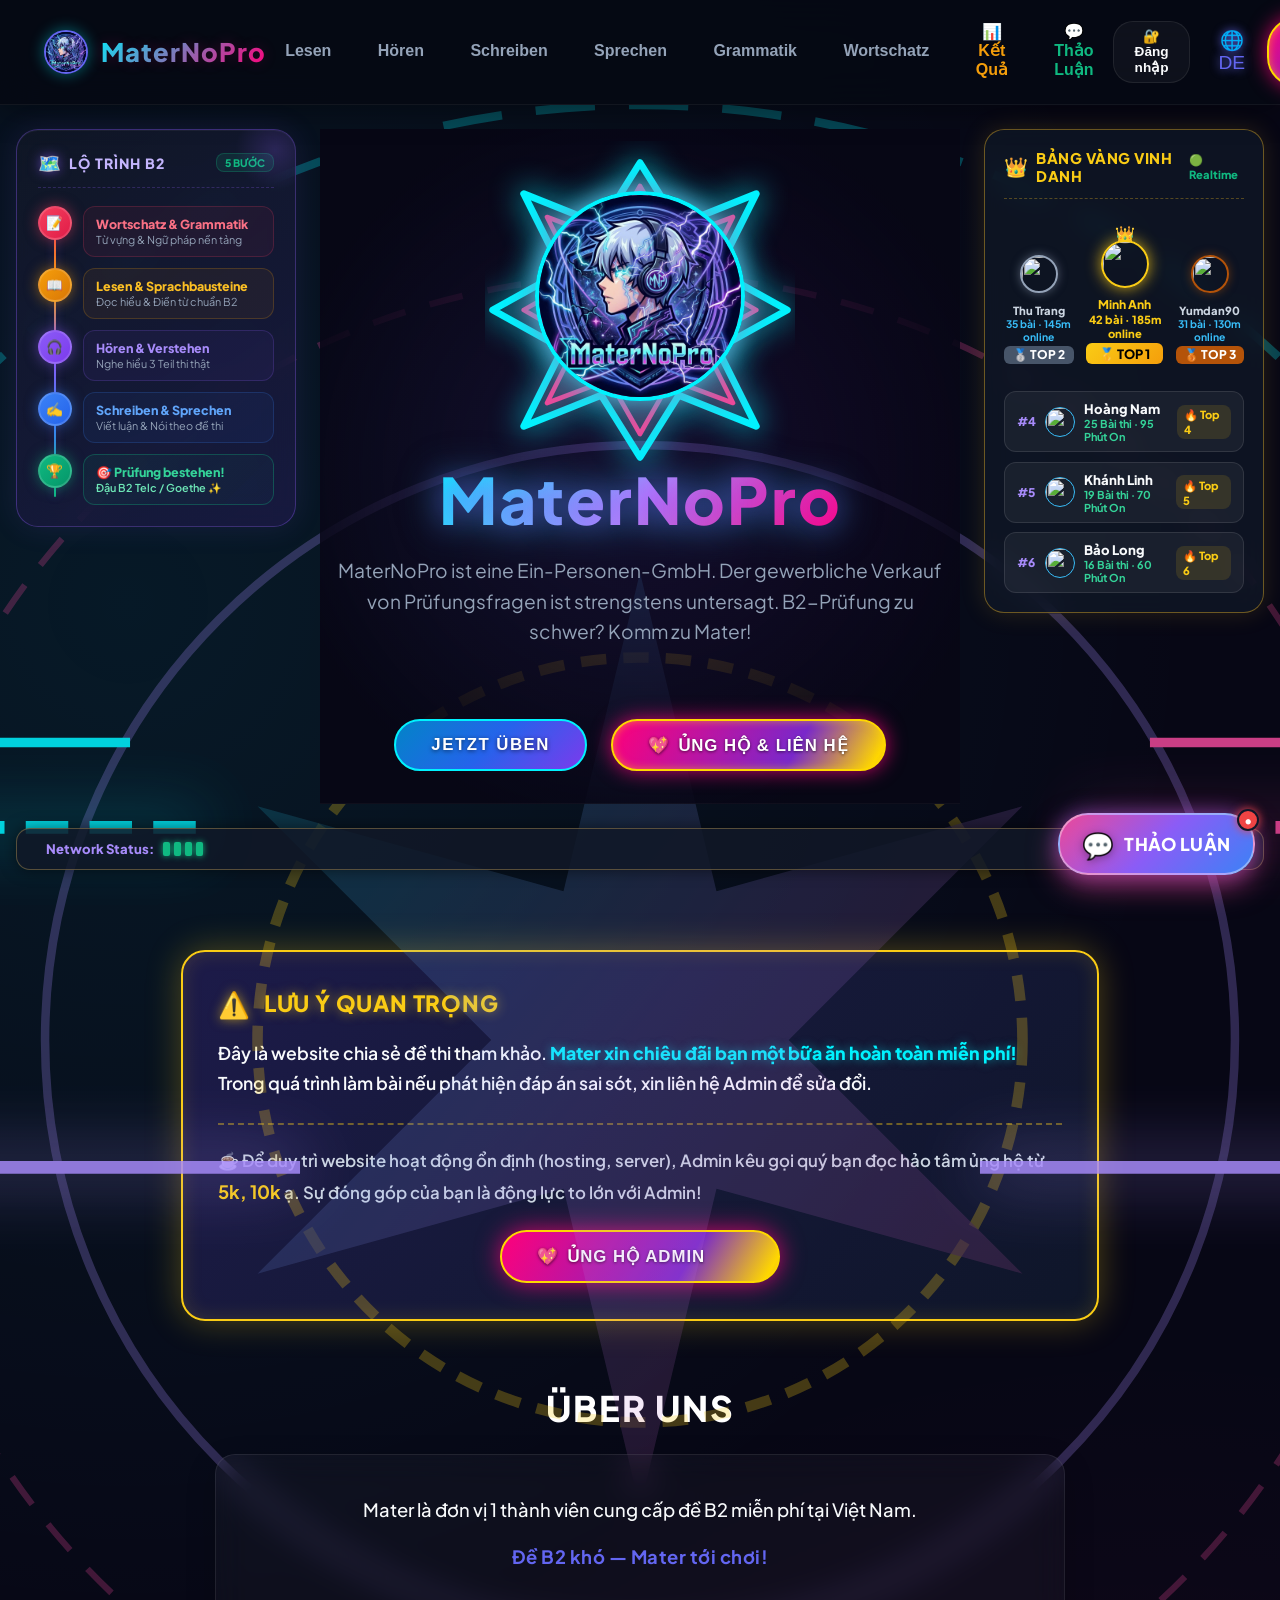
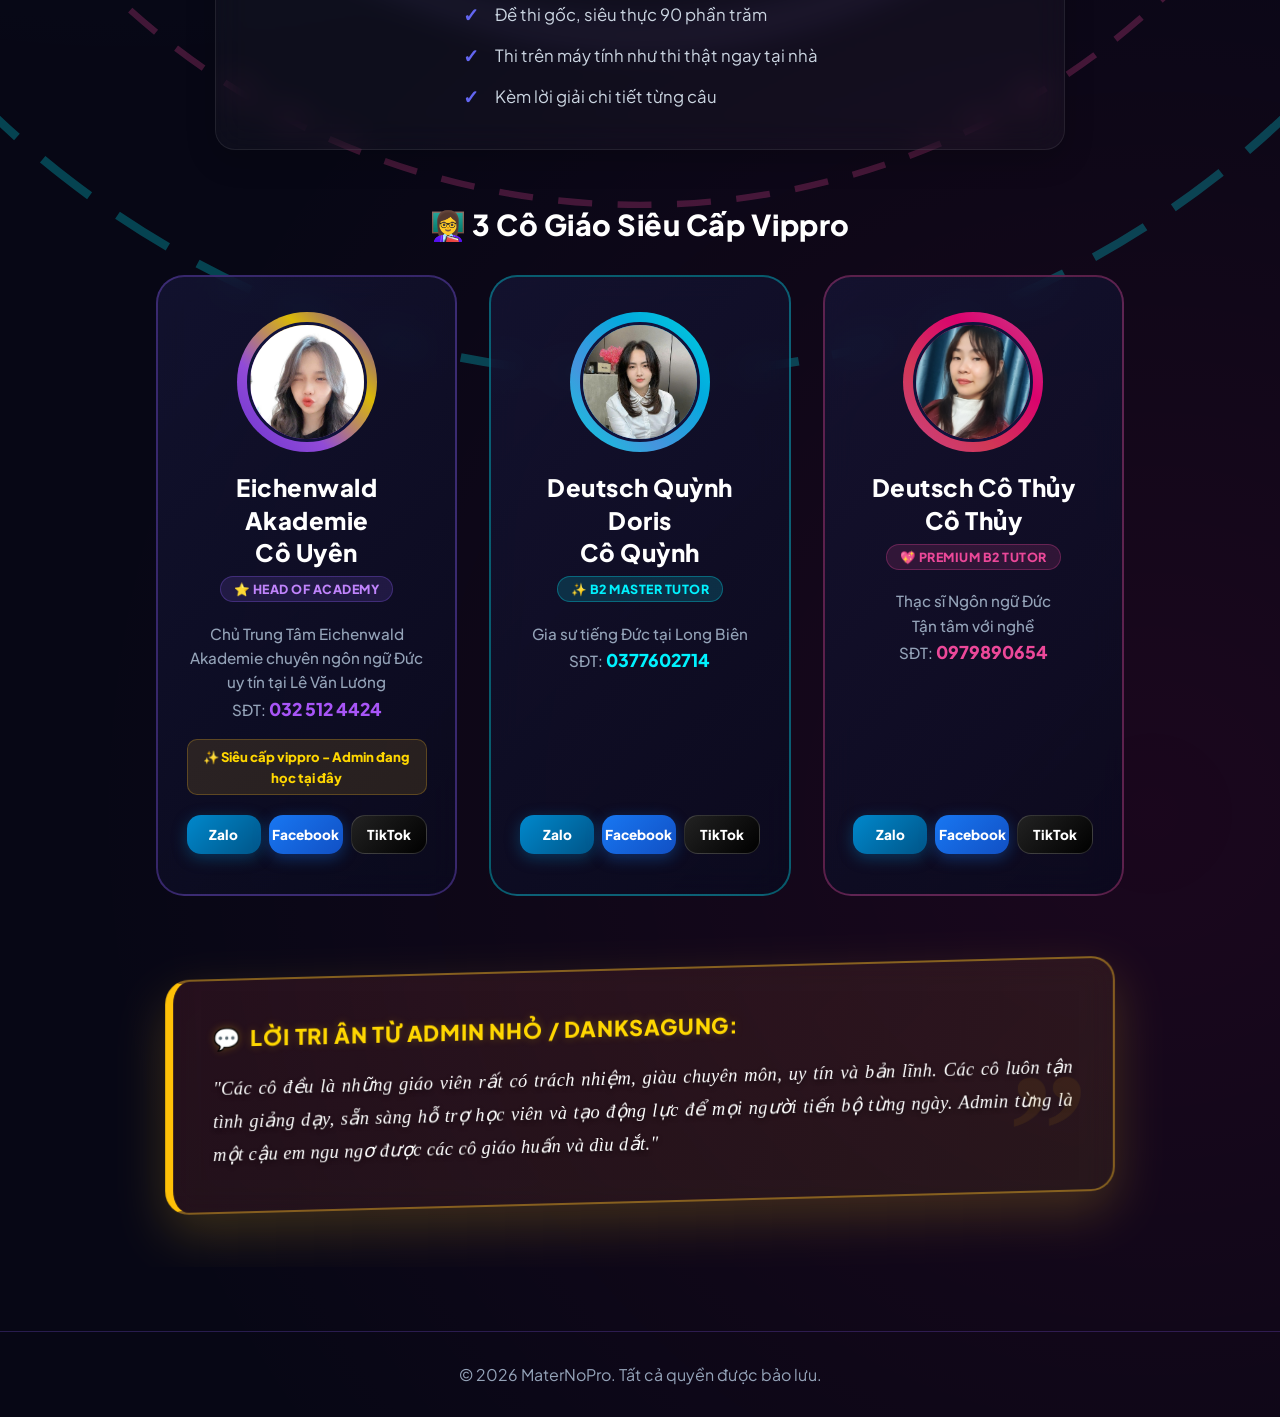
==== commit a9015a5a: "Critical inline mobile CSS override: stack 3 sections (Hero -> Roadmap -> Leaderboard) with order 1-" ====
--- a/index.html
+++ b/index.html
@@ -19,8 +19,71 @@
   <meta property="og:description" content="Nền tảng ôn thi và thi thử tiếng Đức B2 trực tuyến miễn phí. Đầy đủ các phần đọc, nghe, viết kèm giải thích đáp án chi tiết.">
   <meta property="og:image" content="https://maternorpo.online/logo.jpg">
 
-  <link rel="stylesheet" href="style.css?v=601">
+  <link rel="stylesheet" href="style.css?v=700">
   <style>
+    /* CRITICAL MOBILE RESPONSIVE OVERRIDES */
+    @media (max-width: 992px) {
+      .nav-actions {
+        display: flex !important;
+        flex-wrap: wrap !important;
+        justify-content: center !important;
+        gap: 0.4rem !important;
+        width: 100% !important;
+      }
+      .cyber-hud-container {
+        padding: 0.5rem !important;
+        width: 100% !important;
+        box-sizing: border-box !important;
+      }
+      .cyber-hud-grid {
+        display: flex !important;
+        flex-direction: column !important;
+        width: 100% !important;
+        max-width: 100% !important;
+        gap: 1.2rem !important;
+        padding: 0 !important;
+        box-sizing: border-box !important;
+      }
+      /* Order 1: HERO SECTION AT THE VERY TOP */
+      .cyber-hud-grid > .hero-section {
+        order: 1 !important;
+        width: 100% !important;
+        max-width: 100% !important;
+        padding: 1rem 0.5rem !important;
+        box-sizing: border-box !important;
+        text-align: center !important;
+      }
+      /* Order 2: LỘ TRÌNH B2 IN THE MIDDLE */
+      .cyber-hud-grid > div:nth-child(1) {
+        order: 2 !important;
+        width: 100% !important;
+        max-width: 100% !important;
+        box-sizing: border-box !important;
+      }
+      /* Order 3: BẢNG VÀNG AT THE BOTTOM */
+      .cyber-hud-grid > div:nth-child(3) {
+        order: 3 !important;
+        width: 100% !important;
+        max-width: 100% !important;
+        box-sizing: border-box !important;
+      }
+      .hero-logo-img {
+        width: 140px !important;
+        height: 140px !important;
+      }
+      .hero-logo {
+        padding: 10px !important;
+      }
+      .hero-title {
+        font-size: 2rem !important;
+      }
+      .hero-subtitle {
+        font-size: 0.88rem !important;
+        padding: 0 0.5rem !important;
+        line-height: 1.5 !important;
+      }
+    }
+
     @keyframes heartbeat {
       0% { transform: scale(1); box-shadow: 0 0 15px rgba(255, 0, 122, 0.7); }
       14% { transform: scale(1.1); box-shadow: 0 0 30px rgba(255, 0, 122, 0.95); }
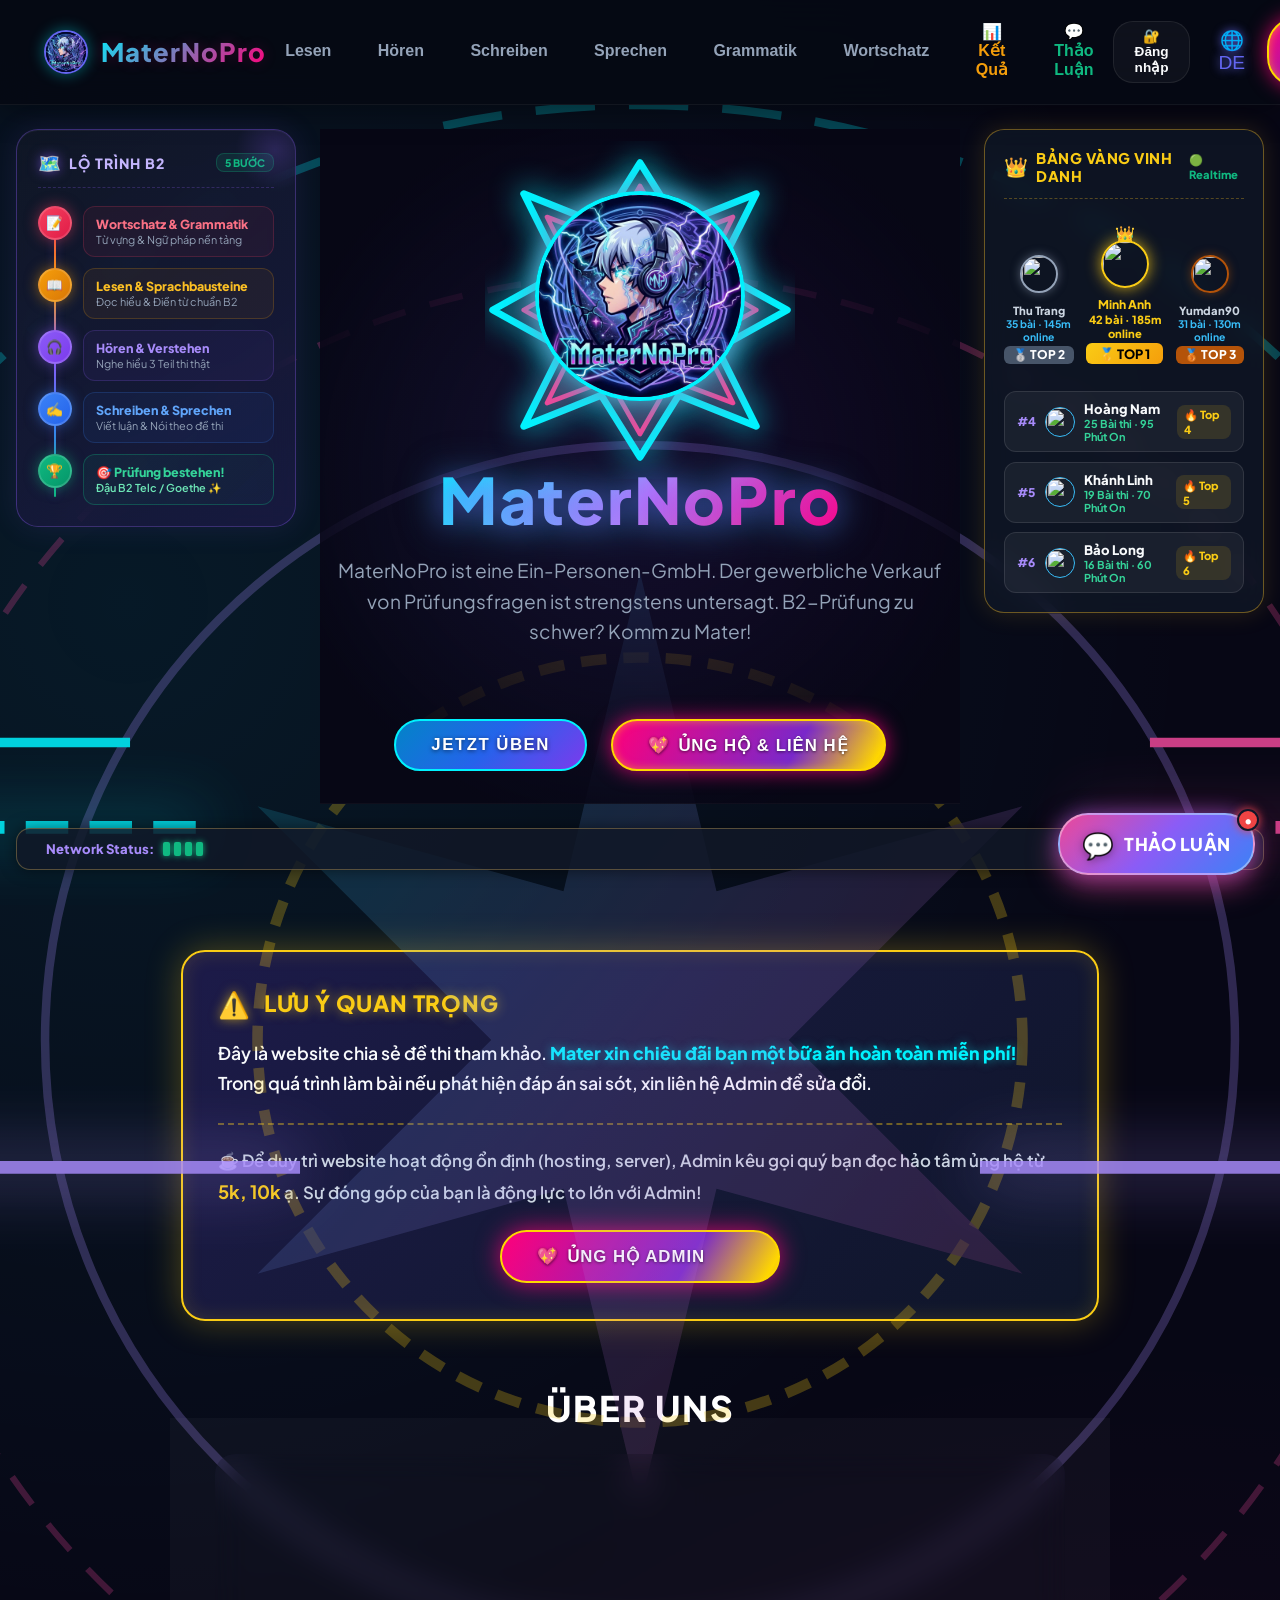
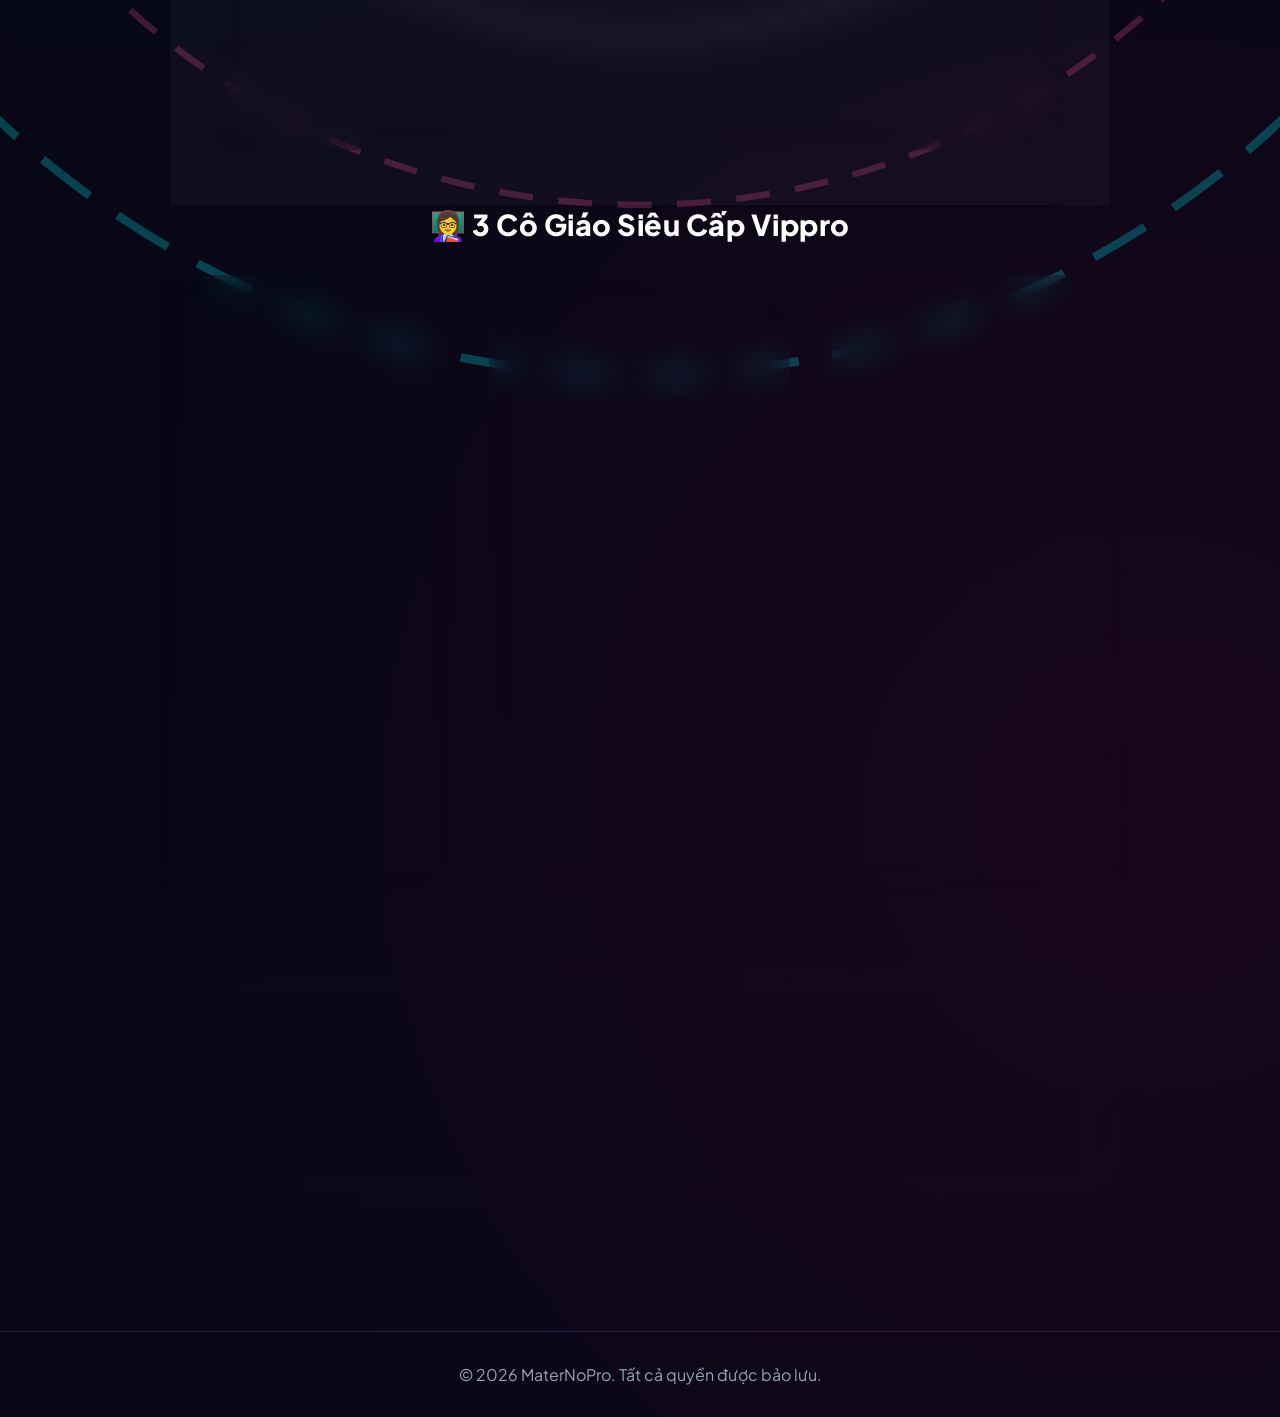
==== commit 38b8cf17: "Fix cross-device real-time chat sync (phone <-> PC) with cache: no-store, 2s polling, and app.js?v=9" ====
--- a/index.html
+++ b/index.html
@@ -1773,6 +1773,6 @@
   <script src="reading_texts.js?v=115"></script>
   <script src="default_db.js"></script>
   <script src="config.js"></script>
-  <script src="app_draft.js?v=501"></script>
+  <script src="app.js?v=999"></script>
 </body>
 </html>
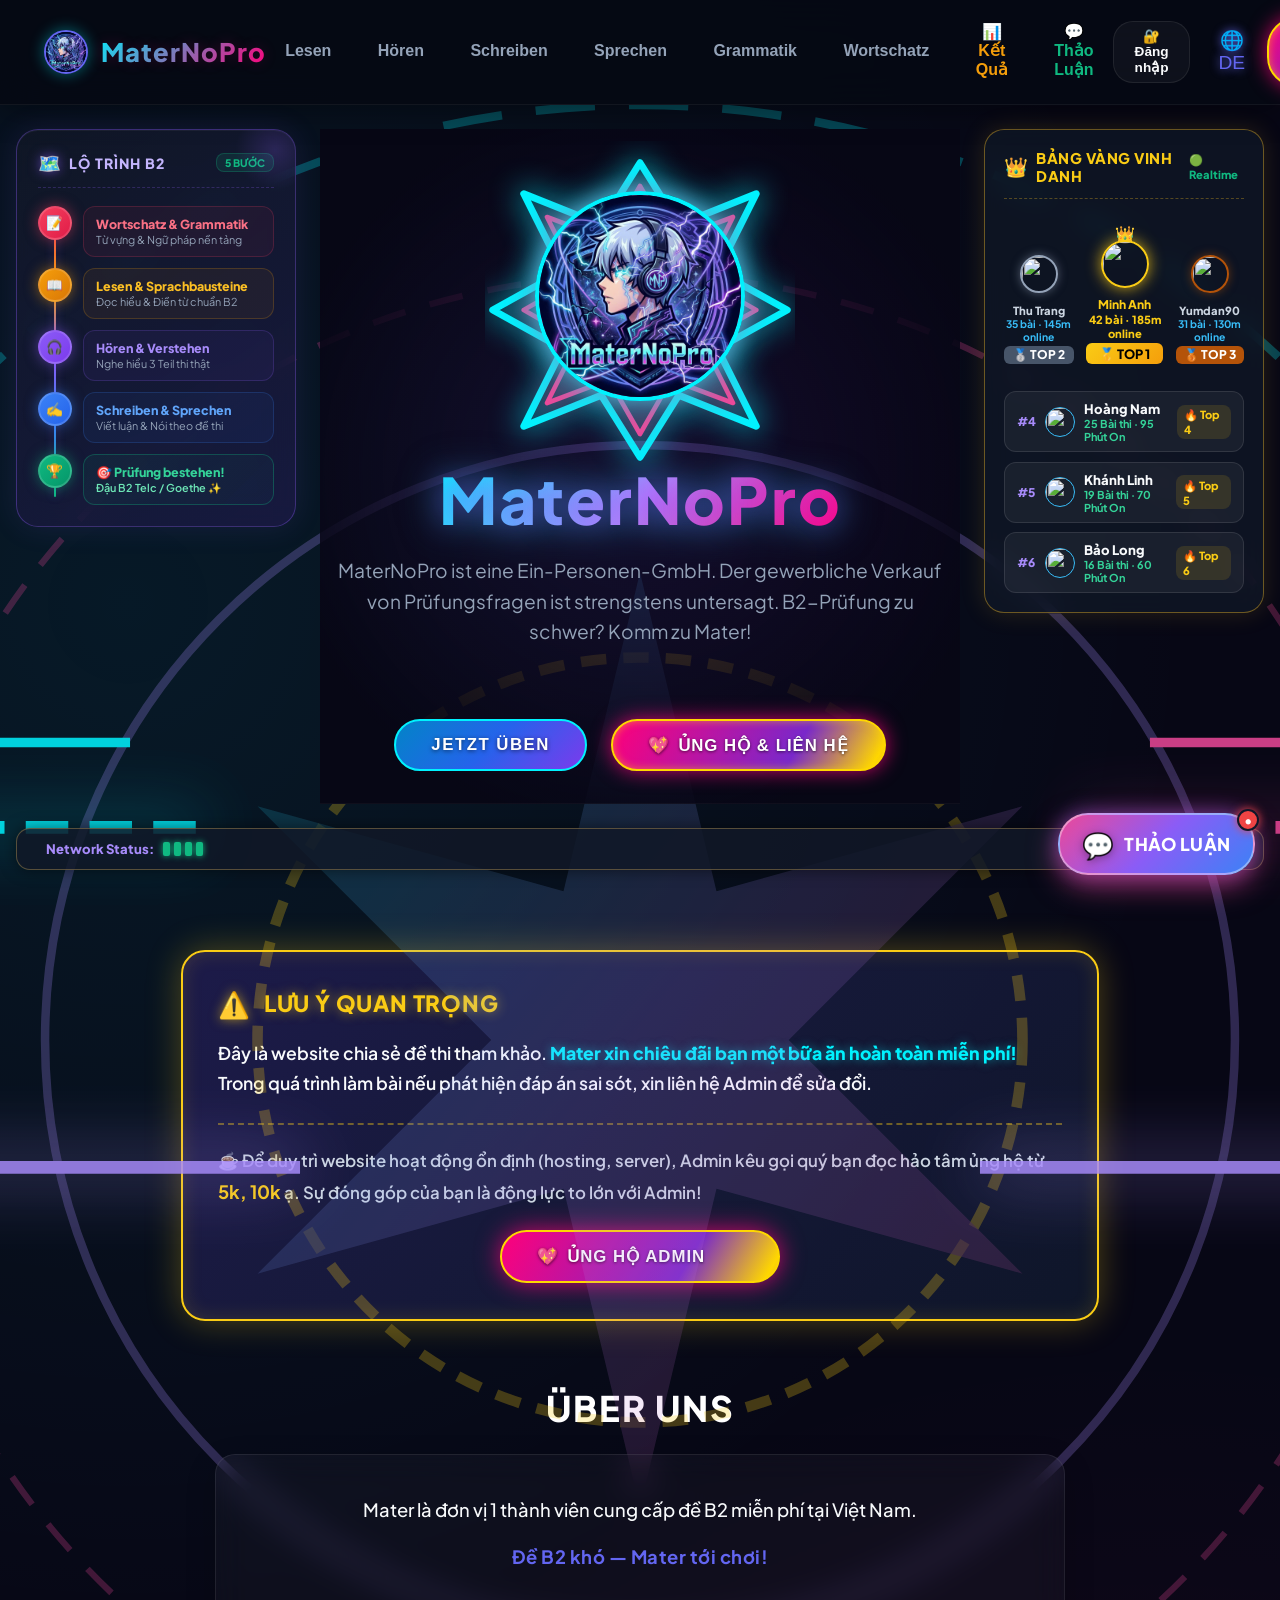
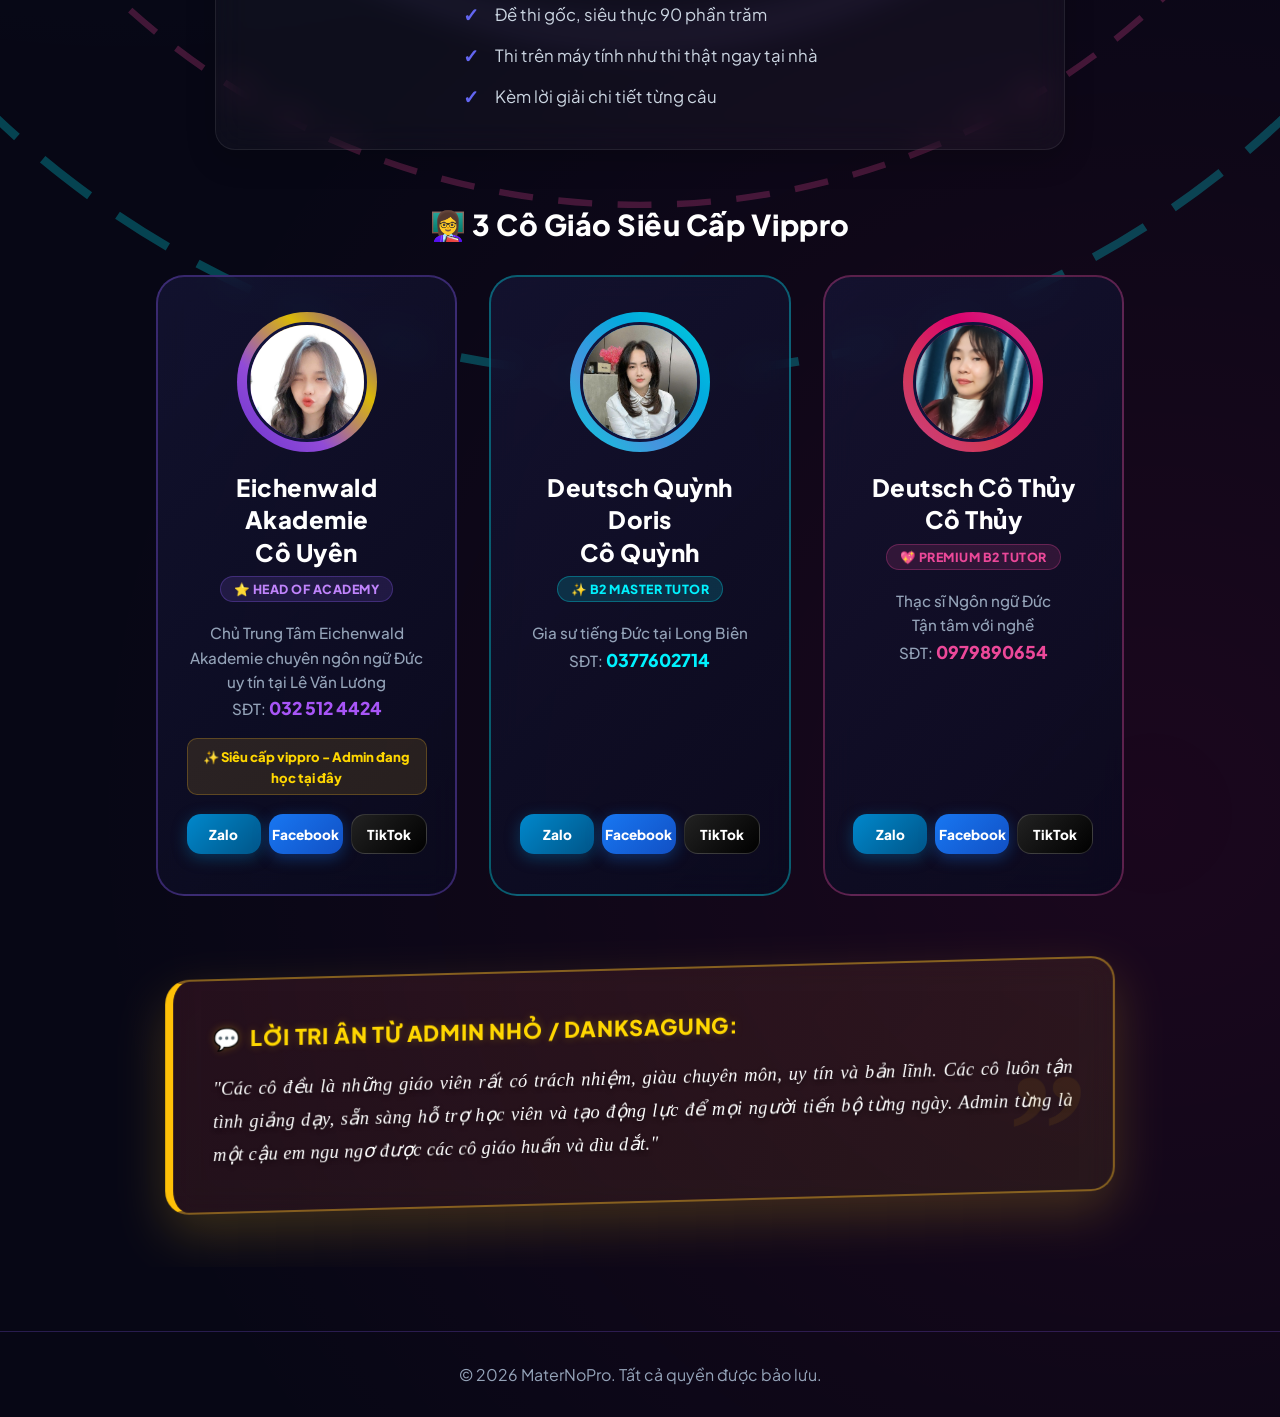
==== commit b1d51305: "Add TELC B2 Writing interactive prompt cards and AI Grader Engine with 45-point scoring system" ====
--- a/index.html
+++ b/index.html
@@ -19,7 +19,7 @@
   <meta property="og:description" content="Nền tảng ôn thi và thi thử tiếng Đức B2 trực tuyến miễn phí. Đầy đủ các phần đọc, nghe, viết kèm giải thích đáp án chi tiết.">
   <meta property="og:image" content="https://maternorpo.online/logo.jpg">
 
-  <link rel="stylesheet" href="style.css?v=700">
+  <link rel="stylesheet" href="style_draft.css?v=700">
   <style>
     /* CRITICAL MOBILE RESPONSIVE OVERRIDES */
     @media (max-width: 992px) {
@@ -1773,6 +1773,6 @@
   <script src="reading_texts.js?v=115"></script>
   <script src="default_db.js"></script>
   <script src="config.js"></script>
-  <script src="app.js?v=999"></script>
+  <script src="app_draft.js?v=999"></script>
 </body>
 </html>
--- a/style_draft.css
+++ b/style_draft.css
@@ -0,0 +1,2643 @@
+@import url('https://fonts.googleapis.com/css2?family=Plus+Jakarta+Sans:wght@300;400;500;600;700;800&display=swap');
+
+:root {
+  --bg-dark: #070715;
+  --bg-card: rgba(18, 18, 43, 0.7);
+  --accent-cyan: #6366f1; /* Indigo */
+  --accent-purple: #8b5cf6; /* Violet */
+  --accent-pink: #ec4899; /* Pink */
+  --accent-amber: #f59e0b; /* Amber */
+  --accent-gradient: linear-gradient(135deg, #6366f1 0%, #8b5cf6 50%, #ec4899 100%);
+  --text-main: #f8fafc;
+  --text-dim: #94a3b8;
+  --border-light: rgba(139, 92, 246, 0.25);
+  --success: #10b981;
+  --error: #ef4444;
+}
+
+/* Light Theme Variables */
+body.light-theme {
+  --bg-dark: #f1f5f9;
+  --bg-card: #ffffff;
+  --text-main: #0f172a;
+  --text-dim: #64748b;
+  --border-light: rgba(99, 102, 241, 0.2);
+  --accent-cyan: #4f46e5;
+  --accent-purple: #7c3aed;
+  --accent-pink: #db2777;
+  --accent-gradient: linear-gradient(135deg, #4f46e5 0%, #7c3aed 50%, #db2777 100%);
+  --success: #059669;
+  --error: #dc2626;
+}
+
+* {
+  box-sizing: border-box;
+  margin: 0;
+  padding: 0;
+}
+
+body {
+  font-family: 'Plus Jakarta Sans', sans-serif;
+  background-color: var(--bg-dark);
+  color: var(--text-main);
+  min-height: 100vh;
+  display: flex;
+  flex-direction: column;
+  overflow-x: hidden;
+  background-image: 
+    radial-gradient(circle at 10% 20%, rgba(0, 242, 254, 0.08) 0%, transparent 40%),
+    radial-gradient(circle at 90% 80%, rgba(255, 0, 122, 0.08) 0%, transparent 40%);
+  transition: background-color 0.3s ease, color 0.3s ease;
+}
+
+body.light-theme {
+  background-image: 
+    radial-gradient(circle at 10% 20%, rgba(2, 132, 199, 0.05) 0%, transparent 40%),
+    radial-gradient(circle at 90% 80%, rgba(219, 39, 119, 0.05) 0%, transparent 40%);
+}
+
+/* Header & Top Navigation */
+header {
+  background-color: rgba(6, 9, 19, 0.9);
+  backdrop-filter: blur(20px);
+  border-bottom: 1px solid rgba(255, 255, 255, 0.05);
+  padding: 0.8rem 2rem;
+  position: sticky;
+  top: 0;
+  z-index: 1000;
+  box-shadow: 0 4px 30px rgba(0, 0, 0, 0.4);
+  transition: background-color 0.3s ease;
+}
+
+body.light-theme header {
+  background-color: rgba(255, 255, 255, 0.95);
+  border-bottom: 1px solid rgba(0, 0, 0, 0.05);
+  box-shadow: 0 4px 30px rgba(0, 0, 0, 0.05);
+}
+
+.nav-container {
+  max-width: 98% !important;
+  margin: 0 auto;
+  display: flex;
+  justify-content: space-between;
+  align-items: center;
+}
+
+.logo {
+  display: flex;
+  align-items: center;
+  gap: 0.8rem;
+  cursor: pointer;
+}
+
+.header-logo-img {
+  width: 44px;
+  height: 44px;
+  border-radius: 50%;
+  border: 2px solid var(--accent-cyan);
+  box-shadow: 0 0 15px rgba(0, 242, 254, 0.4);
+  object-fit: cover;
+}
+
+.logo-text {
+  font-size: 1.6rem;
+  font-weight: 800;
+  letter-spacing: 1px;
+  background: linear-gradient(135deg, #00f2fe, #ff007a);
+  -webkit-background-clip: text;
+  -webkit-text-fill-color: transparent;
+  text-shadow: 0 0 15px rgba(255, 0, 122, 0.2);
+}
+
+body.light-theme .logo-text {
+  background: linear-gradient(135deg, #0284c7, #db2777);
+  -webkit-background-clip: text;
+  text-shadow: none;
+}
+
+.nav-links {
+  display: flex;
+  gap: 0.5rem;
+}
+
+.nav-btn {
+  background: none;
+  border: none;
+  color: var(--text-dim);
+  font-size: 1rem;
+  font-weight: 700;
+  cursor: pointer;
+  padding: 0.6rem 1.2rem;
+  border-radius: 8px;
+  transition: all 0.3s ease;
+  border-bottom: 2px solid transparent;
+}
+
+.nav-btn:hover {
+  color: var(--text-main);
+  background-color: rgba(255, 255, 255, 0.03);
+}
+
+body.light-theme .nav-btn:hover {
+  background-color: rgba(0, 0, 0, 0.03);
+}
+
+.nav-btn.active {
+  color: var(--accent-cyan);
+  text-shadow: 0 0 10px rgba(0, 242, 254, 0.5);
+  border-bottom: 2px solid var(--accent-cyan);
+  border-radius: 8px 8px 0 0;
+  background-color: rgba(0, 242, 254, 0.05);
+}
+
+body.light-theme .nav-btn.active {
+  text-shadow: none;
+  background-color: rgba(2, 132, 199, 0.08);
+}
+
+.nav-right {
+  display: flex;
+  align-items: center;
+  gap: 1rem;
+}
+
+.user-email {
+  font-size: 0.9rem;
+  color: var(--text-dim);
+  border-right: 1px solid rgba(255,255,255,0.1);
+  padding-right: 1rem;
+}
+
+body.light-theme .user-email {
+  border-right: 1px solid rgba(0,0,0,0.1);
+}
+
+.icon-btn {
+  background: none;
+  border: none;
+  cursor: pointer;
+  font-size: 1.2rem;
+  color: var(--accent-cyan);
+  text-shadow: 0 0 10px var(--accent-cyan);
+  width: 38px;
+  height: 38px;
+  border-radius: 50%;
+  display: flex;
+  align-items: center;
+  justify-content: center;
+  transition: background 0.2s ease;
+}
+
+.icon-btn:hover {
+  background: rgba(255, 255, 255, 0.05);
+}
+
+body.light-theme .icon-btn:hover {
+  background: rgba(0, 0, 0, 0.05);
+}
+
+/* Language Selector Dropdown */
+.lang-selector-container {
+  position: relative;
+  display: inline-block;
+}
+
+.lang-dropdown {
+  display: none;
+  position: absolute;
+  top: 100%;
+  right: 0;
+  background-color: #0c1322;
+  border: 1px solid var(--border-light);
+  border-radius: 12px;
+  min-width: 160px;
+  box-shadow: 0 10px 30px rgba(0, 0, 0, 0.5);
+  z-index: 1001;
+  padding: 0.5rem 0;
+  margin-top: 0.8rem;
+}
+
+body.light-theme .lang-dropdown {
+  background-color: #ffffff;
+  box-shadow: 0 10px 30px rgba(0, 0, 0, 0.08);
+}
+
+.lang-dropdown.show {
+  display: block;
+  animation: dropdownFade 0.2s ease;
+}
+
+@keyframes dropdownFade {
+  from { opacity: 0; transform: translateY(-5px); }
+  to { opacity: 1; transform: translateY(0); }
+}
+
+.lang-opt {
+  width: 100%;
+  background: none;
+  border: none;
+  color: var(--text-main);
+  padding: 0.7rem 1.2rem;
+  text-align: left;
+  font-size: 0.95rem;
+  font-weight: 700;
+  cursor: pointer;
+  display: flex;
+  align-items: center;
+  gap: 0.8rem;
+  transition: background 0.2s ease;
+}
+
+.lang-opt:hover {
+  background-color: rgba(255, 255, 255, 0.04);
+}
+
+body.light-theme .lang-opt:hover {
+  background-color: rgba(0, 0, 0, 0.03);
+}
+
+.lang-prefix {
+  font-size: 0.7rem;
+  font-weight: 800;
+  background: rgba(255, 255, 255, 0.08);
+  padding: 0.2rem 0.4rem;
+  border-radius: 4px;
+  color: var(--accent-cyan);
+}
+
+body.light-theme .lang-prefix {
+  background: rgba(0, 0, 0, 0.05);
+}
+
+/* Hero Section (Neon Cyber Theme) */
+.hero-section {
+  background: radial-gradient(circle at 50% 50%, rgba(189, 0, 255, 0.08) 0%, var(--bg-dark) 80%);
+  padding: 6rem 2rem 5rem 2rem;
+  text-align: center;
+  display: flex;
+  flex-direction: column;
+  align-items: center;
+  border-bottom: 1px solid rgba(255, 255, 255, 0.03);
+}
+
+body.light-theme .hero-section {
+  background: radial-gradient(circle at 50% 50%, rgba(124, 58, 237, 0.04) 0%, var(--bg-dark) 80%);
+  border-bottom: 1px solid rgba(0, 0, 0, 0.03);
+}
+
+.hero-logo-img {
+  width: 180px;
+  height: 180px;
+  border-radius: 50%;
+  border: 4px solid var(--accent-purple);
+  box-shadow: 0 0 35px rgba(189, 0, 255, 0.6), inset 0 0 20px rgba(0, 242, 254, 0.3);
+  object-fit: cover;
+  margin-bottom: 1.5rem;
+  transition: transform 0.5s ease;
+}
+
+body.light-theme .hero-logo-img {
+  box-shadow: 0 0 20px rgba(124, 58, 237, 0.2);
+}
+
+.hero-logo-img:hover {
+  transform: rotate(360deg) scale(1.05);
+}
+
+.hero-title {
+  font-size: 4rem;
+  font-weight: 800;
+  letter-spacing: 2px;
+  margin-bottom: 1rem;
+  background: var(--accent-gradient);
+  -webkit-background-clip: text;
+  -webkit-text-fill-color: transparent;
+  text-shadow: 0 0 30px rgba(189, 0, 255, 0.35);
+}
+
+body.light-theme .hero-title {
+  text-shadow: none;
+}
+
+.hero-subtitle {
+  font-size: 1.2rem;
+  color: var(--text-dim);
+  max-width: 650px;
+  margin-bottom: 2.5rem;
+  line-height: 1.6;
+}
+
+.btn {
+  padding: 0.8rem 2rem;
+  font-size: 1rem;
+  font-weight: 700;
+  border-radius: 12px;
+  cursor: pointer;
+  border: none;
+  transition: all 0.2s ease;
+  display: inline-flex;
+  align-items: center;
+  justify-content: center;
+}
+
+.btn-primary {
+  background: var(--accent-gradient);
+  color: white;
+  box-shadow: 0 4px 15px rgba(189, 0, 255, 0.3);
+}
+
+.btn-primary:hover {
+  transform: translateY(-2px);
+  box-shadow: 0 6px 20px rgba(189, 0, 255, 0.5);
+}
+
+body.light-theme .btn-primary {
+  box-shadow: 0 4px 15px rgba(124, 58, 237, 0.2);
+}
+
+.btn-cyber {
+  background: transparent;
+  border: 2px solid var(--accent-cyan);
+  color: var(--accent-cyan);
+  box-shadow: 0 0 15px rgba(0, 242, 254, 0.3);
+  text-shadow: 0 0 5px rgba(0, 242, 254, 0.5);
+  letter-spacing: 2px;
+  font-weight: 800;
+  border-radius: 30px;
+  padding: 1rem 3rem;
+  transition: all 0.3s ease;
+}
+
+body.light-theme .btn-cyber {
+  text-shadow: none;
+  box-shadow: 0 0 10px rgba(2, 132, 199, 0.1);
+}
+
+.btn-cyber:hover {
+  background: var(--accent-cyan);
+  color: var(--bg-dark);
+  box-shadow: 0 0 25px rgba(0, 242, 254, 0.7);
+  transform: scale(1.05);
+}
+
+body.light-theme .btn-cyber:hover {
+  color: white;
+}
+
+.btn-secondary {
+  background: rgba(255, 255, 255, 0.04);
+  border: 1px solid rgba(255, 255, 255, 0.08);
+  color: var(--text-main);
+}
+
+body.light-theme .btn-secondary {
+  background: rgba(0, 0, 0, 0.02);
+  border: 1px solid rgba(0, 0, 0, 0.08);
+}
+
+.btn-secondary:hover {
+  background: rgba(255, 255, 255, 0.08);
+}
+
+body.light-theme .btn-secondary:hover {
+  background: rgba(0, 0, 0, 0.05);
+}
+
+.btn-danger {
+  background: var(--accent-pink);
+  color: white;
+  box-shadow: 0 4px 15px rgba(255, 0, 122, 0.3);
+}
+
+.btn-danger:hover {
+  background: #e0006c;
+}
+
+/* About Us Section */
+.about-section {
+  padding: 5rem 2rem;
+  text-align: center;
+}
+
+.about-title {
+  font-size: 2.2rem;
+  font-weight: 800;
+  margin-bottom: 2rem;
+  color: var(--text-main);
+  text-transform: uppercase;
+  letter-spacing: 2px;
+}
+
+.about-box {
+  background: var(--bg-card);
+  border: 1px solid var(--border-light);
+  border-radius: 24px;
+  padding: 3rem 2rem;
+  max-width: 850px;
+  margin: 0 auto;
+  box-shadow: 0 8px 32px rgba(189, 0, 255, 0.05);
+  backdrop-filter: blur(16px);
+  transition: background-color 0.3s ease;
+}
+
+body.light-theme .about-box {
+  box-shadow: 0 8px 32px rgba(0, 0, 0, 0.03);
+}
+
+.about-box p {
+  font-size: 1.15rem;
+  line-height: 1.8;
+  color: var(--text-main);
+  margin-bottom: 2rem;
+}
+
+.about-slogan {
+  font-size: 2.2rem;
+  font-weight: 800;
+  background: linear-gradient(135deg, var(--accent-cyan), var(--accent-pink));
+  -webkit-background-clip: text;
+  -webkit-text-fill-color: transparent;
+  text-shadow: 0 0 20px rgba(0, 242, 254, 0.4);
+  letter-spacing: 1px;
+}
+
+body.light-theme .about-slogan {
+  text-shadow: none;
+}
+
+/* Inner Layout */
+.container-inner {
+  max-width: 99% !important;
+  width: 99% !important;
+  margin: 0 auto;
+  padding: 1.5rem 1rem !important;
+}
+
+.section-header-title {
+  font-size: 2.4rem;
+  font-weight: 800;
+  margin-bottom: 2rem;
+  border-left: 5px solid var(--accent-cyan);
+  padding-left: 1.2rem;
+  text-shadow: 0 0 15px rgba(0, 242, 254, 0.2);
+}
+
+body.light-theme .section-header-title {
+  text-shadow: none;
+}
+
+.section-view {
+  display: none;
+  animation: fadeIn 0.4s ease;
+}
+
+.section-view.active {
+  display: block;
+}
+
+@keyframes fadeIn {
+  from { opacity: 0; transform: translateY(10px); }
+  to { opacity: 1; transform: translateY(0); }
+}
+
+.card {
+  background: var(--bg-card);
+  border: 1px solid var(--border-light);
+  border-radius: 20px;
+  padding: 2.5rem;
+  margin-bottom: 2rem;
+  box-shadow: 0 8px 32px rgba(189, 0, 255, 0.03);
+  backdrop-filter: blur(12px);
+  transition: background-color 0.3s ease, border-color 0.3s ease;
+}
+
+body.light-theme .card {
+  box-shadow: 0 8px 24px rgba(0, 0, 0, 0.03);
+}
+
+/* Audio Player */
+.audio-player-wrapper {
+  margin: 1.5rem 0;
+  background: rgba(0, 242, 254, 0.03);
+  padding: 1.2rem;
+  border-radius: 14px;
+  border: 1px solid rgba(0, 242, 254, 0.2);
+  box-shadow: 0 0 15px rgba(0, 242, 254, 0.05);
+}
+
+body.light-theme .audio-player-wrapper {
+  background: rgba(2, 132, 199, 0.02);
+  border: 1px solid rgba(2, 132, 199, 0.15);
+  box-shadow: none;
+}
+
+audio {
+  width: 100%;
+}
+
+/* Options */
+.options-grid {
+  display: grid;
+  grid-template-columns: 1fr;
+  gap: 1rem;
+  margin: 2rem 0;
+}
+
+.option-card {
+  background: rgba(255, 255, 255, 0.01);
+  border: 1px solid rgba(255, 255, 255, 0.05);
+  border-radius: 14px;
+  padding: 1.2rem 1.8rem;
+  text-align: left;
+  color: var(--text-main);
+  font-size: 1.1rem;
+  cursor: pointer;
+  transition: all 0.2s ease;
+  width: 100%;
+}
+
+body.light-theme .option-card {
+  background: rgba(0, 0, 0, 0.01);
+  border: 1px solid rgba(0, 0, 0, 0.06);
+}
+
+.option-card:hover {
+  background: rgba(255, 255, 255, 0.04);
+  border-color: rgba(0, 242, 254, 0.3);
+  transform: translateX(5px);
+}
+
+body.light-theme .option-card:hover {
+  background: rgba(0, 0, 0, 0.03);
+}
+
+.option-card.selected {
+  border-color: var(--accent-cyan);
+  background: rgba(0, 242, 254, 0.08);
+  box-shadow: 0 0 15px rgba(0, 242, 254, 0.2);
+}
+
+.option-card.active {
+  border: 2px solid var(--accent-amber) !important;
+  background: rgba(245, 158, 11, 0.2) !important;
+  box-shadow: 0 0 25px rgba(245, 158, 11, 0.4), inset 0 0 10px rgba(245, 158, 11, 0.2) !important;
+  color: #fff !important;
+  font-weight: 800;
+  transform: scale(1.02);
+}
+
+body.light-theme .option-card.active {
+  border: 2px solid #f59e0b !important;
+  background: rgba(245, 158, 11, 0.15) !important;
+  box-shadow: 0 0 20px rgba(245, 158, 11, 0.3) !important;
+  color: #92400e !important;
+}
+
+.option-card.correct {
+  border-color: var(--success);
+  background: rgba(0, 242, 254, 0.12);
+  box-shadow: 0 0 15px rgba(0, 242, 254, 0.3);
+}
+
+.option-card.incorrect {
+  border-color: var(--accent-pink);
+  background: rgba(255, 0, 122, 0.12);
+  box-shadow: 0 0 15px rgba(255, 0, 122, 0.3);
+}
+
+/* Reading Layout */
+.reading-text {
+  font-size: 1.15rem;
+  line-height: 1.9;
+  background: rgba(255, 255, 255, 0.01);
+  padding: 2rem;
+  border-radius: 16px;
+  border-left: 4px solid var(--accent-purple);
+  margin-bottom: 2rem;
+  border-top: 1px solid rgba(255, 255, 255, 0.02);
+  border-right: 1px solid rgba(255, 255, 255, 0.02);
+  border-bottom: 1px solid rgba(255, 255, 255, 0.02);
+}
+
+body.light-theme .reading-text {
+  background: rgba(0, 0, 0, 0.01);
+  border: 1px solid rgba(0, 0, 0, 0.05);
+  border-left: 4px solid var(--accent-purple);
+}
+
+/* Vocab */
+.topic-tabs {
+  display: flex;
+  gap: 0.8rem;
+  margin-bottom: 2.5rem;
+  overflow-x: auto;
+  padding-bottom: 0.5rem;
+}
+
+.tab-btn {
+  background: rgba(255, 255, 255, 0.02);
+  border: 1px solid rgba(255, 255, 255, 0.05);
+  color: var(--text-dim);
+  padding: 0.6rem 1.4rem;
+  border-radius: 30px;
+  font-weight: 700;
+  cursor: pointer;
+  transition: all 0.2s ease;
+}
+
+body.light-theme .tab-btn {
+  background: rgba(0, 0, 0, 0.02);
+  border: 1px solid rgba(0, 0, 0, 0.05);
+}
+
+.tab-btn:hover {
+  color: var(--text-main);
+}
+
+.tab-btn.active {
+  background: var(--accent-cyan);
+  color: white;
+  border-color: var(--accent-cyan);
+  box-shadow: 0 0 15px rgba(0, 242, 254, 0.4);
+}
+
+body.light-theme .tab-btn.active {
+  box-shadow: none;
+}
+
+.vocab-grid {
+  display: grid;
+  grid-template-columns: repeat(auto-fill, minmax(300px, 1fr));
+  gap: 2rem;
+}
+
+.vocab-card {
+  background: var(--bg-card);
+  border: 1px solid var(--border-light);
+  border-radius: 20px;
+  padding: 2rem;
+  transition: all 0.3s ease;
+}
+
+.vocab-card:hover {
+  transform: translateY(-5px);
+  border-color: var(--accent-cyan);
+  box-shadow: 0 10px 25px rgba(0, 242, 254, 0.15);
+}
+
+body.light-theme .vocab-card:hover {
+  box-shadow: 0 10px 25px rgba(0, 0, 0, 0.03);
+}
+
+.vocab-word {
+  font-size: 1.5rem;
+  font-weight: 800;
+  color: var(--accent-amber);
+  margin-bottom: 0.5rem;
+  text-shadow: 0 0 10px rgba(245, 158, 11, 0.2);
+}
+
+body.light-theme .vocab-word {
+  text-shadow: none;
+}
+
+.vocab-meaning {
+  font-size: 1.15rem;
+  font-weight: 600;
+  margin-bottom: 1rem;
+}
+
+.vocab-example {
+  color: var(--text-dim);
+  font-style: italic;
+  font-size: 1rem;
+  line-height: 1.6;
+}
+
+/* ==========================================
+   LESEN MOCK WORKFLOW STYLING (New Screen Mockups)
+   ========================================== */
+.lesen-header {
+  text-align: center;
+  margin-bottom: 3rem;
+}
+
+.lesen-header-icon {
+  width: 60px;
+  height: 60px;
+  border-radius: 50%;
+  background: rgba(0, 242, 254, 0.1);
+  display: flex;
+  align-items: center;
+  justify-content: center;
+  margin: 0 auto 1rem auto;
+  color: var(--accent-cyan);
+  font-size: 2rem;
+  border: 1px solid rgba(0, 242, 254, 0.3);
+}
+
+.lesen-grid {
+  display: grid;
+  grid-template-columns: repeat(auto-fill, minmax(320px, 1fr));
+  gap: 2rem;
+  margin-top: 2rem;
+}
+
+@keyframes card-neon-pulse {
+  0% {
+    box-shadow: 0 0 15px rgba(139, 92, 246, 0.25), inset 0 0 8px rgba(255, 255, 255, 0.02);
+    border-color: rgba(139, 92, 246, 0.35);
+  }
+  50% {
+    box-shadow: 0 0 25px rgba(255, 0, 122, 0.45), inset 0 0 12px rgba(255, 0, 122, 0.1);
+    border-color: rgba(255, 0, 122, 0.55);
+  }
+  100% {
+    box-shadow: 0 0 15px rgba(139, 92, 246, 0.25), inset 0 0 8px rgba(255, 255, 255, 0.02);
+    border-color: rgba(139, 92, 246, 0.35);
+  }
+}
+
+.lesen-card {
+  background: linear-gradient(135deg, rgba(22, 22, 54, 0.6) 0%, rgba(12, 12, 35, 0.8) 100%);
+  backdrop-filter: blur(16px);
+  border: 1.5px solid rgba(139, 92, 246, 0.22);
+  border-radius: 24px;
+  padding: 1.8rem;
+  position: relative;
+  transition: all 0.4s cubic-bezier(0.16, 1, 0.3, 1);
+  box-shadow: 0 8px 32px rgba(0, 0, 0, 0.3);
+  overflow: hidden;
+  animation: card-neon-pulse 3s infinite ease-in-out;
+}
+
+.lesen-card::before {
+  content: '';
+  position: absolute;
+  top: -50%;
+  left: -50%;
+  width: 200%;
+  height: 200%;
+  background: radial-gradient(circle, rgba(0, 242, 254, 0.08) 0%, transparent 60%);
+  opacity: 0;
+  transition: opacity 0.5s ease;
+  pointer-events: none;
+}
+
+@keyframes lightning-flash {
+  0%, 100% {
+    border-color: rgba(0, 242, 254, 0.45);
+    box-shadow: 0 0 15px rgba(0, 242, 254, 0.35), 0 0 5px rgba(139, 92, 246, 0.2), inset 0 0 8px rgba(0, 242, 254, 0.15);
+  }
+  15% {
+    border-color: #ff007a;
+    box-shadow: 0 0 28px rgba(255, 0, 122, 0.8), 0 0 12px rgba(139, 92, 246, 0.5), inset 0 0 10px rgba(255, 0, 122, 0.3);
+  }
+  30% {
+    border-color: #ffd700;
+    box-shadow: 0 0 35px rgba(255, 215, 0, 0.95), 0 0 15px rgba(255, 0, 122, 0.6), inset 0 0 12px rgba(255, 215, 0, 0.4);
+  }
+  45% {
+    border-color: #00f2fe;
+    box-shadow: 0 0 25px rgba(0, 242, 254, 0.75), inset 0 0 8px rgba(0, 242, 254, 0.3);
+  }
+  60% {
+    border-color: #fff;
+    box-shadow: 0 0 45px rgba(255, 255, 255, 1), 0 0 20px rgba(0, 242, 254, 0.8), inset 0 0 15px rgba(255, 255, 255, 0.5);
+  }
+  80% {
+    border-color: #7928ca;
+    box-shadow: 0 0 30px rgba(121, 40, 202, 0.85), inset 0 0 10px rgba(121, 40, 202, 0.4);
+  }
+}
+
+.lesen-card:hover::before {
+  opacity: 1;
+}
+
+.lesen-card:hover {
+  transform: translateY(-12px) scale(1.035);
+  animation: lightning-flash 0.5s infinite linear;
+}
+
+.lesen-card-meta {
+  display: flex;
+  justify-content: space-between;
+  align-items: center;
+  margin-bottom: 1rem;
+}
+
+.lesen-card-badge {
+  background: rgba(16, 185, 129, 0.15);
+  color: #10b981;
+  font-size: 0.8rem;
+  font-weight: 700;
+  padding: 0.2rem 0.6rem;
+  border-radius: 6px;
+}
+
+.lesen-card-time {
+  font-size: 0.85rem;
+  color: var(--text-dim);
+}
+
+.lesen-card-title {
+  font-size: 1.4rem;
+  font-weight: 800;
+  margin-bottom: 1rem;
+}
+
+.lesen-card-subtags {
+  display: flex;
+  gap: 0.5rem;
+  margin-bottom: 1.5rem;
+  flex-wrap: wrap;
+}
+
+.lesen-card-tag {
+  background: rgba(0, 242, 254, 0.06);
+  border: 1px solid rgba(0, 242, 254, 0.22);
+  padding: 0.3rem 0.75rem;
+  border-radius: 20px;
+  font-size: 0.78rem;
+  font-weight: 700;
+  color: #00f2fe;
+  letter-spacing: 0.3px;
+  box-shadow: inset 0 0 5px rgba(0, 242, 254, 0.1);
+}
+
+/* Mode Selection Screen */
+.mode-selection-grid {
+  display: grid;
+  grid-template-columns: repeat(auto-fit, minmax(280px, 1fr));
+  gap: 2rem;
+  margin-top: 2rem;
+}
+
+.mode-card {
+  background: var(--bg-card);
+  border: 1px solid var(--border-light);
+  border-radius: 20px;
+  padding: 2.5rem;
+  text-align: center;
+  transition: all 0.3s ease;
+  cursor: pointer;
+}
+
+.mode-card:hover {
+  border-color: var(--accent-cyan);
+  box-shadow: 0 10px 25px rgba(0, 242, 254, 0.15);
+}
+
+.mode-icon {
+  font-size: 2.5rem;
+  margin-bottom: 1.5rem;
+}
+
+.mode-title {
+  font-size: 1.6rem;
+  font-weight: 800;
+  margin-bottom: 1rem;
+}
+
+.mode-description {
+  color: var(--text-dim);
+  font-size: 0.95rem;
+  line-height: 1.6;
+  margin-bottom: 2rem;
+  min-height: 50px;
+}
+
+.mode-badge-row {
+  display: flex;
+  justify-content: center;
+  gap: 0.5rem;
+  margin-bottom: 2rem;
+}
+
+.mode-badge {
+  background: rgba(255, 255, 255, 0.04);
+  border: 1px solid rgba(255,255,255,0.06);
+  padding: 0.4rem 0.8rem;
+  border-radius: 20px;
+  font-size: 0.85rem;
+  color: var(--text-main);
+  font-weight: 600;
+}
+
+/* Overview Screen */
+.overview-card-inner {
+  max-width: 500px;
+  margin: 0 auto;
+  text-align: center;
+}
+
+.overview-list {
+  text-align: left;
+  background: rgba(255, 255, 255, 0.01);
+  border: 1px solid rgba(255,255,255,0.05);
+  border-radius: 12px;
+  padding: 1.5rem;
+  margin: 1.5rem 0 2rem 0;
+  list-style: none;
+}
+
+.overview-list li {
+  padding: 0.6rem 0;
+  border-bottom: 1px solid rgba(255,255,255,0.03);
+  font-size: 0.95rem;
+}
+
+.overview-list li:last-child {
+  border-bottom: none;
+}
+
+/* Test Area */
+.test-subnavigation {
+  background: #0f1624;
+  border: 1px solid rgba(255,255,255,0.05);
+  border-radius: 10px;
+  display: flex;
+  margin-bottom: 1.5rem;
+  overflow-x: auto;
+}
+
+body.light-theme .test-subnavigation {
+  background: #ffffff;
+  border-color: rgba(0,0,0,0.08);
+}
+
+.test-subnav-btn {
+  background: none;
+  border: none;
+  color: var(--text-dim);
+  padding: 1.1rem 1.8rem;
+  font-size: 1.08rem;
+  font-weight: 800;
+  cursor: pointer;
+  border-right: 1px solid rgba(255,255,255,0.08);
+  white-space: nowrap;
+  transition: all 0.2s ease;
+}
+
+body.light-theme .test-subnav-btn {
+  border-right: 1px solid rgba(0,0,0,0.08);
+}
+
+.test-subnav-btn.active {
+  background: var(--accent-cyan);
+  color: var(--bg-dark);
+  font-weight: 900;
+}
+
+.test-split-container {
+  display: grid;
+  grid-template-columns: 1.2fr 0.8fr;
+  gap: 2rem;
+  margin-top: 1.5rem;
+}
+
+@media (max-width: 900px) {
+  .test-split-container {
+    grid-template-columns: 1fr;
+  }
+}
+
+.test-left-pane {
+  background: rgba(12, 14, 33, 0.7);
+  backdrop-filter: blur(15px);
+  border: 1px solid rgba(0, 242, 254, 0.2);
+  border-radius: 20px;
+  padding: 1.5rem;
+  box-shadow: 0 10px 30px rgba(0, 0, 0, 0.5);
+  transition: all 0.3s ease;
+  max-height: calc(100vh - 230px) !important;
+  overflow-y: auto !important;
+}
+
+.test-right-pane {
+  background: rgba(12, 14, 33, 0.7);
+  backdrop-filter: blur(15px);
+  border: 1px solid rgba(255, 0, 122, 0.2);
+  border-radius: 20px;
+  padding: 1.5rem;
+  box-shadow: 0 10px 30px rgba(0, 0, 0, 0.5);
+  transition: all 0.3s ease;
+  max-height: calc(100vh - 230px) !important;
+  overflow-y: auto !important;
+}
+
+.test-left-pane::-webkit-scrollbar,
+.test-right-pane::-webkit-scrollbar {
+  width: 6px;
+}
+
+.test-left-pane::-webkit-scrollbar-thumb,
+.test-right-pane::-webkit-scrollbar-thumb {
+  background: rgba(0, 242, 254, 0.3);
+  border-radius: 4px;
+}
+
+body.light-theme .test-left-pane::-webkit-scrollbar-thumb,
+body.light-theme .test-right-pane::-webkit-scrollbar-thumb {
+  background: #cbd5e1 !important;
+}
+
+.test-left-pane:hover {
+  border-color: rgba(0, 242, 254, 0.5);
+  box-shadow: 0 10px 40px rgba(0, 242, 254, 0.15);
+}
+
+.test-right-pane:hover {
+  border-color: rgba(255, 0, 122, 0.5);
+  box-shadow: 0 10px 40px rgba(255, 0, 122, 0.15);
+}
+
+body.light-theme .test-left-pane, body.light-theme .test-right-pane {
+  background: rgba(255, 255, 255, 0.9);
+  border-color: rgba(0,0,0,0.1);
+  box-shadow: 0 10px 30px rgba(0,0,0,0.05);
+}
+
+/* Drag list (Lesen 1) */
+.drag-text-box {
+  background: rgba(0, 0, 0, 0.2);
+  border: 1px dashed rgba(255, 255, 255, 0.15);
+  border-radius: 12px;
+  padding: 1.5rem;
+  margin-bottom: 1.5rem;
+}
+
+body.light-theme .drag-text-box {
+  background: #f8fafc;
+  border-color: rgba(0,0,0,0.15);
+}
+
+.drag-zone {
+  background: rgba(0, 242, 254, 0.05);
+  border: 1px dashed var(--accent-cyan);
+  color: var(--accent-cyan);
+  font-weight: 700;
+  padding: 0.8rem 1.2rem;
+  border-radius: 8px;
+  text-align: center;
+  margin-top: 1rem;
+  cursor: pointer;
+}
+
+.drag-options-list {
+  display: flex;
+  flex-direction: column;
+  gap: 0.8rem;
+}
+
+.drag-option-item {
+  background: rgba(22, 22, 54, 0.65);
+  border: 1.5px solid rgba(139, 92, 246, 0.3);
+  border-radius: 12px;
+  padding: 1.1rem 1.5rem;
+  cursor: grab;
+  font-weight: 800;
+  font-size: 1.08rem;
+  color: #fff;
+  display: flex;
+  justify-content: space-between;
+  align-items: center;
+  transition: all 0.3s ease;
+  box-shadow: 0 4px 15px rgba(0, 0, 0, 0.25);
+}
+
+.drag-option-item:hover {
+  background: rgba(139, 92, 246, 0.15);
+  border-color: #00f2fe;
+  box-shadow: 0 6px 20px rgba(0, 242, 254, 0.3);
+  transform: translateY(-2px);
+}
+
+body.light-theme .drag-option-item {
+  background: #f1f5f9;
+  border-color: rgba(0,0,0,0.06);
+}
+
+/* Multiple choice (Lesen 2) */
+.test-question-item {
+  background: rgba(255, 255, 255, 0.02);
+  border: 1px solid rgba(255, 255, 255, 0.04);
+  border-radius: 12px;
+  padding: 1.5rem;
+  margin-bottom: 1.5rem;
+}
+
+body.light-theme .test-question-item {
+  background: #f8fafc;
+  border-color: rgba(0,0,0,0.06);
+}
+
+.radio-group {
+  display: flex;
+  flex-direction: column;
+  gap: 0.8rem;
+  margin-top: 1rem;
+}
+
+.radio-label {
+  display: flex;
+  align-items: center;
+  gap: 1rem;
+  cursor: pointer;
+  font-weight: 700;
+  font-size: 1.1rem;
+  color: #f1f5f9;
+  background: rgba(255, 255, 255, 0.02);
+  border: 1.5px solid rgba(255, 255, 255, 0.06);
+  padding: 1rem 1.4rem;
+  border-radius: 12px;
+  transition: all 0.3s ease;
+  width: 100%;
+}
+
+.radio-label:hover {
+  background: rgba(0, 242, 254, 0.08);
+  border-color: rgba(0, 242, 254, 0.5);
+  transform: translateX(6px);
+}
+
+.radio-input {
+  width: auto;
+  cursor: pointer;
+}
+
+/* Bottom status bar (Test environment) */
+.test-bottom-bar {
+  background: #0f1624;
+  border-top: 1px solid rgba(255, 255, 255, 0.08);
+  padding: 1rem 2rem;
+  position: sticky;
+  bottom: 0;
+  left: 0;
+  width: 100%;
+  display: flex;
+  justify-content: space-between;
+  align-items: center;
+  z-index: 999;
+}
+
+body.light-theme .test-bottom-bar {
+  background: #ffffff;
+  border-top-color: rgba(0,0,0,0.08);
+}
+
+.progress-container {
+  display: flex;
+  align-items: center;
+  gap: 1rem;
+}
+
+.progress-track {
+  width: 200px;
+  height: 8px;
+  background: rgba(255, 255, 255, 0.05);
+  border-radius: 4px;
+  overflow: hidden;
+}
+
+body.light-theme .progress-track {
+  background: rgba(0, 0, 0, 0.05);
+}
+
+.progress-fill {
+  height: 100%;
+  width: 15%;
+  background: var(--accent-cyan);
+  box-shadow: 0 0 10px var(--accent-cyan);
+  border-radius: 4px;
+}
+
+/* Admin Dashboard CSS */
+.admin-header-card {
+  display: flex;
+  justify-content: space-between;
+  align-items: center;
+  gap: 1.5rem;
+  background-color: rgba(189, 0, 255, 0.05);
+  border-color: rgba(189, 0, 255, 0.3);
+  box-shadow: 0 0 20px rgba(189, 0, 255, 0.1);
+}
+
+.admin-tabs {
+  display: flex;
+  gap: 0.5rem;
+  border-bottom: 1px solid var(--border-light);
+  margin-bottom: 2.5rem;
+}
+
+.admin-tab {
+  background: none;
+  border: none;
+  color: var(--text-dim);
+  padding: 0.8rem 1.8rem;
+  font-weight: 700;
+  cursor: pointer;
+  font-size: 1.05rem;
+  transition: all 0.2s ease;
+}
+
+.admin-tab.active {
+  color: var(--accent-cyan);
+  border-bottom: 3px solid var(--accent-cyan);
+  text-shadow: 0 0 10px rgba(0, 242, 254, 0.5);
+}
+
+body.light-theme .admin-tab.active {
+  text-shadow: none;
+}
+
+.form-group {
+  margin-bottom: 1.5rem;
+}
+
+label {
+  display: block;
+  font-size: 0.95rem;
+  font-weight: 700;
+  margin-bottom: 0.5rem;
+  color: var(--text-dim);
+}
+
+input, textarea, select {
+  width: 100%;
+  background: rgba(0, 0, 0, 0.3);
+  border: 1px solid rgba(255, 255, 255, 0.08);
+  border-radius: 10px;
+  padding: 0.85rem 1.2rem;
+  font-size: 1rem;
+  color: white;
+  outline: none;
+  transition: border-color 0.2s ease;
+}
+
+body.light-theme input, body.light-theme textarea, body.light-theme select {
+  background: rgba(255, 255, 255, 0.8);
+  border: 1px solid rgba(0, 0, 0, 0.1);
+  color: #0f172a;
+}
+
+input:focus, textarea:focus, select:focus {
+  border-color: var(--accent-cyan);
+  box-shadow: 0 0 10px rgba(0, 242, 254, 0.2);
+}
+
+.form-row {
+  display: grid;
+  grid-template-columns: repeat(auto-fit, minmax(180px, 1fr));
+  gap: 1.5rem;
+}
+
+.admin-table {
+  width: 100%;
+  border-collapse: collapse;
+  margin-top: 1.5rem;
+}
+
+.admin-table th, .admin-table td {
+  padding: 1rem 1.2rem;
+  text-align: left;
+  border-bottom: 1px solid rgba(255, 255, 255, 0.05);
+}
+
+body.light-theme .admin-table th, body.light-theme .admin-table td {
+  border-bottom: 1px solid rgba(0, 0, 0, 0.05);
+}
+
+.admin-table th {
+  color: var(--text-dim);
+  font-weight: 700;
+}
+
+/* Responsiveness */
+@media (max-width: 768px) {
+  .nav-container {
+    flex-direction: column;
+    gap: 1.2rem;
+  }
+  .nav-links {
+    flex-wrap: wrap;
+    justify-content: center;
+  }
+  .hero-title {
+    font-size: 2.8rem;
+  }
+  .about-slogan {
+    font-size: 1.6rem;
+  }
+}
+
+/* GIAO DIỆN BÀI LÀM ĐỌC / NGHE / VIẾT / NÓI SIÊU RÕ NÉT VÀ ĐỈNH CAO */
+.drag-text-box {
+  background: linear-gradient(145deg, rgba(20, 22, 45, 0.8), rgba(12, 14, 30, 0.9)) !important;
+  backdrop-filter: blur(10px) !important;
+  border: 1px solid rgba(0, 242, 254, 0.25) !important;
+  border-left: 4px solid #00f2fe !important;
+  border-radius: 16px !important;
+  padding: 2rem !important;
+  box-shadow: 0 8px 32px rgba(0, 0, 0, 0.4) !important;
+  margin-bottom: 2rem !important;
+  transition: all 0.4s cubic-bezier(0.175, 0.885, 0.32, 1.275) !important;
+}
+
+.drag-text-box:hover {
+  transform: translateY(-5px);
+  border-color: rgba(0, 242, 254, 0.6) !important;
+  box-shadow: 0 15px 45px rgba(0, 242, 254, 0.2) !important;
+}
+
+/* Các đoạn văn văn bản đề thi Đức (Đọc/Nghe/Nói/Viết) - CHỮ TO RÕ NÉT CHỐNG MỎI MẮT */
+.drag-text-box p, 
+.drag-text-box div,
+.test-left-pane p,
+.exercise-text,
+.text-pane p,
+.writing-prompt-text,
+.speaking-prompt-text {
+  font-size: 1.22rem !important;
+  line-height: 1.85 !important;
+  color: var(--text-main);
+  text-align: justify !important;
+  font-family: 'Plus Jakarta Sans', sans-serif !important;
+  font-weight: 500 !important;
+}
+
+/* Các ô thả đáp án (Drop Targets) - Style Neon Cyberpunk */
+.drop-target, .drag-zone {
+  border: 2px dashed rgba(255, 0, 122, 0.6) !important;
+  background: rgba(255, 0, 122, 0.05) !important;
+  color: #ff007a !important;
+  font-weight: 800 !important;
+  font-size: 1.1rem !important;
+  padding: 1.2rem !important;
+  border-radius: 12px !important;
+  transition: all 0.3s ease !important;
+  text-shadow: 0 0 8px rgba(255, 0, 122, 0.4) !important;
+  box-shadow: inset 0 0 10px rgba(255, 0, 122, 0.1) !important;
+  text-align: center;
+  cursor: pointer;
+}
+
+/* Kiểu dáng Pill Button cho ô điền từ trong đoạn văn (Teil 4, Teil 5) */
+span.text-fill-blank.drop-target {
+  display: inline-flex !important;
+  align-items: center !important;
+  justify-content: center !important;
+  min-width: 60px !important;
+  padding: 6px 16px !important; /* Padding nhỏ hơn để không phá vỡ dòng chữ */
+  border-radius: 20px !important; /* Bo tròn dạng viên thuốc */
+  margin: 0 4px !important;
+  vertical-align: middle !important;
+  box-shadow: 0 4px 10px rgba(255, 0, 122, 0.15), inset 0 0 8px rgba(255, 0, 122, 0.1) !important;
+  border-style: solid !important;
+}
+
+.drop-target:hover, .drag-zone:hover {
+  background: rgba(255, 0, 122, 0.15) !important;
+  box-shadow: 0 0 20px rgba(255, 0, 122, 0.4), inset 0 0 15px rgba(255, 0, 122, 0.2) !important;
+  border-color: #ff007a !important;
+  transform: scale(1.02);
+}
+
+.drag-option-item {
+  background: linear-gradient(135deg, rgba(22, 22, 54, 0.8), rgba(30, 30, 70, 0.9)) !important;
+  border: 1px solid rgba(255, 255, 255, 0.1) !important;
+  border-left: 4px solid #ff007a !important;
+  border-radius: 12px !important;
+  padding: 1.2rem 1.5rem !important;
+  font-weight: 700 !important;
+  font-size: 1.1rem !important;
+  color: #fff !important;
+  transition: all 0.3s ease !important;
+  box-shadow: 0 4px 15px rgba(0, 0, 0, 0.3) !important;
+}
+
+.drag-option-item:hover {
+  background: rgba(255, 0, 122, 0.15) !important;
+  border-color: #ff007a !important;
+  box-shadow: 0 8px 25px rgba(255, 0, 122, 0.3) !important;
+  transform: translateY(-3px) scale(1.01) !important;
+}
+
+/* Các câu trắc nghiệm (Multiple Choice) */
+.test-question-item {
+  background: linear-gradient(145deg, rgba(15, 18, 40, 0.7), rgba(10, 12, 25, 0.8)) !important;
+  border: 1px solid rgba(255, 255, 255, 0.05) !important;
+  border-radius: 16px !important;
+  padding: 1.8rem !important;
+  margin-bottom: 2rem !important;
+  box-shadow: 0 8px 30px rgba(0,0,0,0.3) !important;
+  transition: all 0.3s ease;
+}
+
+.test-question-item:hover {
+  border-color: rgba(139, 92, 246, 0.4) !important;
+  box-shadow: 0 10px 40px rgba(139, 92, 246, 0.15) !important;
+}
+
+.radio-label {
+  background: rgba(255, 255, 255, 0.03) !important;
+  border: 1px solid rgba(255, 255, 255, 0.08) !important;
+  padding: 1.2rem 1.5rem !important;
+  border-radius: 12px !important;
+  font-size: 1.1rem !important;
+  font-weight: 600 !important;
+  color: #e2e8f0 !important;
+  transition: all 0.3s cubic-bezier(0.175, 0.885, 0.32, 1.275) !important;
+  display: flex;
+  align-items: center;
+  gap: 1rem;
+}
+
+.radio-label:hover {
+  background: rgba(139, 92, 246, 0.1) !important;
+  border-color: rgba(139, 92, 246, 0.6) !important;
+  transform: translateX(10px) !important;
+  box-shadow: 0 5px 15px rgba(139, 92, 246, 0.2) !important;
+  color: #fff !important;
+}
+
+.radio-input:checked + .radio-label, .radio-label:has(.radio-input:checked) {
+  background: rgba(0, 242, 254, 0.15) !important;
+  border-color: #00f2fe !important;
+  box-shadow: 0 0 20px rgba(0, 242, 254, 0.3), inset 0 0 10px rgba(0, 242, 254, 0.1) !important;
+  color: #00f2fe !important;
+  font-weight: 800 !important;
+}
+
+/* Custom Premium Dropdown */
+.premium-select-wrapper { position: relative; width: 100%; user-select: none; }
+.premium-select-trigger { padding: 0.8rem 1.2rem; background: rgba(0,0,0,0.4); border: 1px solid rgba(0,242,254,0.3); border-radius: 8px; color: #fff; font-size: 0.95rem; font-weight: bold; cursor: pointer; display: flex; justify-content: space-between; align-items: center; transition: all 0.3s; box-shadow: 0 4px 15px rgba(0,0,0,0.2); }
+.premium-select-trigger:hover { border-color: #00f2fe; box-shadow: 0 4px 20px rgba(0,242,254,0.2); }
+.premium-select-options { position: absolute; top: 110%; left: 0; width: 100%; background: #1a1a2e; border: 1px solid rgba(0,242,254,0.2); border-radius: 8px; box-shadow: 0 10px 30px rgba(0,0,0,0.5); z-index: 100; max-height: 250px; overflow-y: auto; opacity: 0; visibility: hidden; transform: translateY(-10px); transition: all 0.3s; }
+.premium-select-wrapper.open .premium-select-options { opacity: 1; visibility: visible; transform: translateY(0); }
+.premium-select-option { padding: 0.8rem 1.2rem; color: #ccc; cursor: pointer; transition: all 0.2s; border-bottom: 1px solid rgba(255,255,255,0.05); }
+.premium-select-option:last-child { border-bottom: none; }
+.premium-select-option:hover { background: rgba(0,242,254,0.1); color: #00f2fe; padding-left: 1.5rem; }
+.premium-select-option.selected { background: rgba(0,242,254,0.15); color: #00f2fe; font-weight: bold; border-left: 3px solid #00f2fe; }
+
+/* ==========================================================================
+   GIAO DIỆN TỐI ƯU CHO THIẾT BỊ DI ĐỘNG (MOBILE DRAFT)
+   ========================================================================== */
+
+/* Tối ưu hóa khoảng cách và cỡ chữ trên mobile */
+@media (max-width: 768px) {
+  .test-left-pane, .test-right-pane {
+    padding: 0.9rem !important;
+    border-radius: 12px !important;
+  }
+  
+  .drag-text-box {
+    padding: 1rem !important;
+  }
+
+  .drag-text-box p, 
+  .drag-text-box div,
+  .test-left-pane p,
+  .exercise-text,
+  .text-pane p,
+  .writing-prompt-text,
+  .speaking-prompt-text {
+    font-size: 1rem !important;
+    line-height: 1.6 !important;
+  }
+
+  .radio-label, .drag-option-item {
+    font-size: 0.95rem !important;
+    padding: 0.8rem 1rem !important;
+  }
+  
+  .test-bottom-bar {
+    padding: 1rem !important;
+    flex-direction: column;
+    gap: 1rem;
+  }
+  
+  .test-bottom-bar div {
+    width: 100%;
+    justify-content: center;
+  }
+
+  /* Cập nhật Ultimate Mobile UX: Chia đôi màn hình 50/50 */
+  .test-split-container {
+    display: flex !important;
+    flex-direction: column !important;
+    height: 85vh !important; /* Chiếm 85% chiều cao màn hình */
+    max-height: 85vh !important;
+    overflow: hidden !important;
+    gap: 0 !important;
+    border-radius: 12px;
+    border: 1px solid rgba(0, 242, 254, 0.3);
+  }
+
+  /* Nửa trên: Đề bài / Văn bản */
+  .test-left-pane {
+    display: block !important;
+    flex: 45 !important; /* Chiếm 45% không gian */
+    overflow-y: auto !important;
+    padding: 1rem !important;
+    border-right: none !important;
+    border-bottom: 2px solid var(--accent-cyan) !important;
+    background: rgba(10, 12, 30, 0.95) !important;
+  }
+
+  /* Nửa dưới: Câu hỏi / Đáp án */
+  .test-right-pane {
+    display: block !important;
+    flex: 55 !important; /* Chiếm 55% không gian */
+    overflow-y: auto !important;
+    padding: 1rem !important;
+    background: rgba(10, 12, 30, 0.95) !important;
+  }
+  
+  /* Thanh Bottom Bar dính đáy trên mobile */
+  .test-bottom-bar {
+    position: sticky;
+    bottom: 0;
+    z-index: 999;
+    background: rgba(10, 12, 30, 0.98);
+    backdrop-filter: blur(10px);
+    box-shadow: 0 -4px 15px rgba(0,0,0,0.5);
+    border-top: 1px solid rgba(0, 242, 254, 0.3);
+    padding: 1rem !important;
+    border-radius: 12px 12px 0 0;
+    margin-top: 1rem;
+  }
+
+  .test-split-container.show-only-left .test-right-pane {
+    display: none !important;
+  }
+}
+
+/* ==========================================================================
+   TỐI ƯU HÓA MENUS CUỘN NGANG & LAYOUT TRÊN MOBILE DRAFT
+   ========================================================================== */
+@media (max-width: 768px) {
+  /* Menu chính cuộn ngang thay vì xếp chồng nhiều dòng */
+  .nav-links {
+    display: flex !important;
+    flex-direction: row !important;
+    flex-wrap: nowrap !important;
+    overflow-x: auto !important;
+    white-space: nowrap !important;
+    width: 100% !important;
+    justify-content: flex-start !important;
+    gap: 0.5rem !important;
+    padding: 0.5rem 0 !important;
+    -webkit-overflow-scrolling: touch;
+  }
+  .nav-btn {
+    flex: 0 0 auto !important;
+    padding: 0.5rem 0.8rem !important;
+    font-size: 0.85rem !important;
+  }
+
+  /* Menu các phần Teil 1, 2, 3 cuộn ngang */
+  .test-subnavigation {
+    display: flex !important;
+    flex-wrap: nowrap !important;
+    overflow-x: auto !important;
+    white-space: nowrap !important;
+    gap: 0.5rem !important;
+    -webkit-overflow-scrolling: touch;
+    padding-bottom: 8px !important;
+    margin-bottom: 1.2rem !important;
+  }
+  .test-subnav-btn {
+    flex: 0 0 auto !important;
+    padding: 0.5rem 0.8rem !important;
+    font-size: 0.8rem !important;
+  }
+
+  /* Ngăn nút Zurück và tiêu đề bị đè lên nhau */
+  #reading-content > div:first-child, 
+  #listening-content > div:first-child,
+  main > div:has(> .btn-secondary) {
+    flex-direction: column !important;
+    align-items: flex-start !important;
+    gap: 0.8rem !important;
+  }
+  #reading-content > div:first-child > div,
+  #listening-content > div:first-child > div {
+    font-size: 1rem !important;
+    text-align: left !important;
+  }
+
+  /* Tối ưu hóa Mode Card trên Home Screen */
+  .mode-selection-grid {
+    grid-template-columns: 1fr !important;
+    gap: 1.2rem !important;
+  }
+  .mode-card {
+    padding: 1.5rem !important;
+  }
+  .mode-title {
+    font-size: 1.4rem !important;
+  }
+  .mode-badge-row {
+    flex-wrap: wrap !important;
+    gap: 0.5rem !important;
+  }
+
+/* CSS Base cho Khung Quyên góp / Lưu ý */
+.donation-alert {
+  background: linear-gradient(135deg, rgba(239, 68, 68, 0.18) 0%, rgba(251, 191, 36, 0.15) 100%);
+  border: 2px solid rgba(251, 191, 36, 0.45);
+  border-left: 8px solid #ffc107;
+  border-radius: 24px;
+  padding: 1.5rem;
+  text-align: left;
+  box-shadow: 0 20px 50px rgba(251, 191, 36, 0.2);
+  position: relative;
+  overflow: hidden;
+  backdrop-filter: blur(15px);
+  -webkit-backdrop-filter: blur(15px);
+  transition: all 0.3s ease;
+}
+.alert-glow-bg {
+  background: rgba(255, 193, 7, 0.15);
+  filter: blur(40px);
+}
+.alert-title-box {
+  color: #ffd700;
+  text-shadow: 0 0 10px rgba(255, 215, 0, 0.3);
+}
+.alert-main-text {
+  color: #ffffff;
+  text-shadow: 0 2px 4px rgba(0,0,0,0.5);
+}
+.alert-highlight-text {
+  color: #ffd700;
+  border-bottom: 2px solid #ffd700;
+  padding-bottom: 2px;
+}
+.donation-alert-text {
+  color: #e2e8f0;
+}
+
+  /* Sửa lỗi tràn khung Donate trên mobile */
+  .donation-alert-wrapper {
+    padding: 0 1rem !important;
+  }
+  .donation-alert {
+    padding: 1.5rem 1.2rem !important;
+  }
+  .donation-alert-text {
+    min-width: 0 !important;
+    flex-basis: 100% !important;
+  }
+}
+
+/* ================= ================= ================= */
+/* CHẾ ĐỘ SÁNG (LIGHT MODE) - ĐẲNG CẤP, RÕ NÉT, DỄ ĐỌC   */
+/* ================= ================= ================= */
+
+body.light-theme {
+  background-color: #f8fafc !important;
+  color: #0f172a !important;
+}
+
+body.light-theme header {
+  background: rgba(255, 255, 255, 0.94) !important;
+  border-bottom: 1px solid #e2e8f0 !important;
+  box-shadow: 0 4px 20px rgba(0, 0, 0, 0.05) !important;
+}
+
+body.light-theme .nav-btn {
+  color: #334155 !important;
+  font-weight: 600 !important;
+}
+
+body.light-theme .nav-btn:hover {
+  color: #4f46e5 !important;
+  background-color: rgba(79, 70, 229, 0.06) !important;
+}
+
+body.light-theme .nav-btn.active {
+  color: #4f46e5 !important;
+  background-color: rgba(79, 70, 229, 0.1) !important;
+  border-bottom: 2px solid #4f46e5 !important;
+  text-shadow: none !important;
+  font-weight: 700 !important;
+}
+
+body.light-theme .hero-title {
+  background: linear-gradient(135deg, #4f46e5 0%, #7c3aed 50%, #db2777 100%) !important;
+  -webkit-background-clip: text !important;
+  -webkit-text-fill-color: transparent !important;
+  text-shadow: none !important;
+}
+
+body.light-theme .hero-subtitle {
+  color: #475569 !important;
+  font-weight: 500 !important;
+}
+
+/* Nút bấm trong Light Mode */
+body.light-theme .btn-cyber {
+  background: linear-gradient(135deg, #4f46e5 0%, #6366f1 100%) !important;
+  color: #ffffff !important;
+  border: none !important;
+  box-shadow: 0 4px 14px rgba(79, 70, 229, 0.3) !important;
+  text-shadow: none !important;
+}
+
+body.light-theme .btn-cyber:hover {
+  background: linear-gradient(135deg, #4338ca 0%, #4f46e5 100%) !important;
+  box-shadow: 0 6px 20px rgba(79, 70, 229, 0.45) !important;
+}
+
+body.light-theme .btn-donate-pulse {
+  background: linear-gradient(135deg, #e11d48 0%, #be185d 100%) !important;
+  color: #ffffff !important;
+  border: 2px solid #f43f5e !important;
+  box-shadow: 0 4px 16px rgba(225, 29, 72, 0.3) !important;
+  text-shadow: none !important;
+}
+
+body.light-theme .btn-donate-pulse:hover {
+  box-shadow: 0 6px 22px rgba(225, 29, 72, 0.45) !important;
+}
+
+/* Khung Quyên góp / Lưu ý quan trọng trong Light Mode */
+body.light-theme .donation-alert {
+  background: linear-gradient(135deg, #fffbeb 0%, #fef3c7 100%) !important;
+  border: 2px solid #f59e0b !important;
+  border-left: 8px solid #d97706 !important;
+  box-shadow: 0 10px 30px rgba(217, 119, 6, 0.12) !important;
+}
+
+body.light-theme .alert-glow-bg {
+  background: rgba(245, 158, 11, 0.12) !important;
+}
+
+body.light-theme .alert-title-box {
+  color: #b45309 !important;
+  text-shadow: none !important;
+}
+
+body.light-theme .alert-main-text {
+  color: #1e293b !important;
+  text-shadow: none !important;
+  font-weight: 600 !important;
+}
+
+body.light-theme .alert-highlight-text {
+  color: #d97706 !important;
+  border-bottom: 2px solid #d97706 !important;
+  font-weight: 700 !important;
+}
+
+body.light-theme .alert-footer-box {
+  border-top: 2px dashed rgba(217, 119, 6, 0.3) !important;
+}
+
+body.light-theme .donation-alert-text {
+  color: #334155 !important;
+}
+
+/* Các Card & Thẻ thông tin trong Light Mode */
+body.light-theme .card,
+body.light-theme .mode-card,
+body.light-theme .option-card,
+body.light-theme .vocab-card {
+  background: #ffffff !important;
+  border: 1px solid #e2e8f0 !important;
+  color: #0f172a !important;
+  box-shadow: 0 8px 24px rgba(0, 0, 0, 0.04) !important;
+}
+
+body.light-theme .mode-title {
+  color: #0f172a !important;
+}
+
+body.light-theme .mode-description {
+  color: #475569 !important;
+}
+
+body.light-theme .mode-badge {
+  background: #f1f5f9 !important;
+  color: #475569 !important;
+  border: 1px solid #cbd5e1 !important;
+}
+
+/* Base style cho About, Teachers & Danksagung */
+.about-title {
+  color: #ffffff;
+}
+.about-box {
+  background: rgba(255, 255, 255, 0.03);
+  border: 1px solid rgba(255, 255, 255, 0.08);
+  padding: 2.5rem;
+  border-radius: 20px;
+  box-shadow: 0 10px 30px rgba(0, 0, 0, 0.2);
+  color: #f8fafc;
+}
+.about-box li {
+  color: #cbd5e1;
+}
+.teachers-section-title {
+  color: #ffffff;
+}
+.teacher-name {
+  color: #ffffff;
+}
+.teacher-desc {
+  color: var(--text-dim);
+}
+
+.danksagung-card {
+  background: linear-gradient(135deg, rgba(239, 68, 68, 0.12) 0%, rgba(251, 191, 36, 0.08) 100%);
+  border: 2px solid rgba(251, 191, 36, 0.45);
+  border-left: 8px solid #ffc107;
+  box-shadow: 0 20px 50px rgba(251, 191, 36, 0.2);
+  backdrop-filter: blur(15px);
+  -webkit-backdrop-filter: blur(15px);
+}
+.danksagung-title {
+  color: #ffd700;
+  text-shadow: 0 0 8px rgba(255, 215, 0, 0.25);
+}
+.danksagung-quote {
+  color: #ffffff;
+  text-shadow: 0 2px 4px rgba(0,0,0,0.5);
+}
+.quote-watermark {
+  color: rgba(255, 193, 7, 0.08);
+}
+
+/* Light Mode Overrides cho About, Teachers & Danksagung */
+body.light-theme .about-title {
+  color: #0f172a !important;
+}
+
+body.light-theme .about-box {
+  background: #ffffff !important;
+  border: 1px solid #e2e8f0 !important;
+  color: #0f172a !important;
+  box-shadow: 0 10px 30px rgba(0, 0, 0, 0.05) !important;
+}
+
+body.light-theme .about-box p,
+body.light-theme .about-box li {
+  color: #334155 !important;
+}
+
+body.light-theme .teachers-section-title {
+  color: #0f172a !important;
+}
+
+body.light-theme .teacher-card {
+  background: #ffffff !important;
+  border: 1px solid #e2e8f0 !important;
+  box-shadow: 0 12px 32px rgba(0, 0, 0, 0.06) !important;
+  color: #0f172a !important;
+}
+
+body.light-theme .teacher-name {
+  color: #0f172a !important;
+}
+
+body.light-theme .teacher-desc {
+  color: #475569 !important;
+}
+
+body.light-theme .teacher-phone {
+  color: #4f46e5 !important;
+  text-shadow: none !important;
+}
+
+body.light-theme .teacher-admin-tag {
+  background: #fef3c7 !important;
+  color: #b45309 !important;
+  border: 1px solid #fde68a !important;
+  box-shadow: none !important;
+}
+
+body.light-theme .teacher-avatar-img {
+  border-color: #ffffff !important;
+}
+
+body.light-theme .danksagung-card {
+  background: linear-gradient(135deg, #fffbeb 0%, #fef3c7 100%) !important;
+  border: 2px solid #f59e0b !important;
+  border-left: 8px solid #d97706 !important;
+  box-shadow: 0 12px 35px rgba(217, 119, 6, 0.14) !important;
+}
+
+body.light-theme .danksagung-title {
+  color: #b45309 !important;
+  text-shadow: none !important;
+}
+
+body.light-theme .danksagung-quote {
+  color: #1e293b !important;
+  text-shadow: none !important;
+  font-weight: 600 !important;
+}
+
+body.light-theme .quote-watermark {
+  color: rgba(217, 119, 6, 0.12) !important;
+}
+
+/* ========================================================= */
+/* LIGHT THEME OVERRIDES FOR TEST TAKING VIEWS (LESEN & HÖREN) */
+/* ========================================================= */
+
+/* 1. Thẻ danh sách đề thi (Reading & Listening Grid Cards) */
+body.light-theme .lesen-card,
+body.light-theme .hoeren-card {
+  background: #ffffff !important;
+  border: 1px solid #cbd5e1 !important;
+  box-shadow: 0 10px 30px rgba(0, 0, 0, 0.05) !important;
+  animation: none !important;
+}
+
+body.light-theme .lesen-card:hover,
+body.light-theme .hoeren-card:hover {
+  border-color: #4f46e5 !important;
+  box-shadow: 0 14px 35px rgba(79, 70, 229, 0.15) !important;
+}
+
+body.light-theme .lesen-card-title,
+body.light-theme .hoeren-card-title {
+  color: #0f172a !important;
+}
+
+body.light-theme .lesen-card-time,
+body.light-theme .hoeren-card-time {
+  color: #475569 !important;
+}
+
+body.light-theme .lesen-card-tag {
+  background: #eff6ff !important;
+  border: 1px solid #bfdbfe !important;
+  color: #1d4ed8 !important;
+  box-shadow: none !important;
+}
+
+/* 2. Sub-navigation tabs (Leseverstehen Teil 1, 2, 3...) - BỎ HẲN PHÁT SÁNG CHÓI MẮT */
+body.light-theme .test-subnav-btn {
+  background: #f1f5f9 !important;
+  color: #475569 !important;
+  border: 1px solid #cbd5e1 !important;
+}
+
+body.light-theme .test-subnav-btn.active {
+  background: #1e293b !important;
+  color: #ffffff !important;
+  border-color: #1e293b !important;
+  box-shadow: none !important;
+}
+
+/* 3. Khung làm bài 2 bên (Left Pane & Right Pane) */
+body.light-theme .test-left-pane,
+body.light-theme .test-right-pane {
+  background: #f8fafc !important;
+  border: 1px solid #cbd5e1 !important;
+  box-shadow: 0 4px 20px rgba(0, 0, 0, 0.03) !important;
+  color: #0f172a !important;
+}
+
+/* 4. Khung văn bản & thẻ kéo thả (Drag Text Box & Elements) */
+body.light-theme .drag-text-box {
+  background: #ffffff !important;
+  border: 1px solid #cbd5e1 !important;
+  border-left: 4px solid #64748b !important;
+  color: #1e293b !important;
+  box-shadow: none !important;
+}
+
+body.light-theme .drag-text-box div,
+body.light-theme .drag-text-box b {
+  color: #0f172a !important;
+}
+
+body.light-theme .drag-text-box p {
+  color: #334155 !important;
+}
+
+/* 5. Khung Situation 11-20 (Teil 3) & Khung câu hỏi Teil 2 */
+body.light-theme .test-right-pane > div > div,
+body.light-theme .test-right-pane div[style*="margin-bottom: 0.8rem"],
+body.light-theme .test-right-pane div[style*="margin-bottom: 1.5rem"],
+body.light-theme .teil3-situation-card {
+  background: #ffffff !important;
+  border: 1px solid #cbd5e1 !important;
+  color: #0f172a !important;
+  box-shadow: none !important;
+}
+
+body.light-theme .test-right-pane div[style*="font-size: 1.08rem"] {
+  color: #0f172a !important;
+}
+
+/* 6. Nút lựa chọn (Option Card & Wortbank Buttons) */
+body.light-theme .option-card {
+  background: #ffffff !important;
+  border: 1.5px solid #cbd5e1 !important;
+  border-left: 4px solid #64748b !important;
+  color: #0f172a !important;
+  box-shadow: none !important;
+}
+
+body.light-theme .option-card:hover {
+  background: #f1f5f9 !important;
+  border-color: #334155 !important;
+  color: #0f172a !important;
+}
+
+body.light-theme .option-card.active {
+  background: #e2e8f0 !important;
+  border-color: #1e293b !important;
+  color: #0f172a !important;
+  font-weight: 800 !important;
+  box-shadow: none !important;
+}
+
+/* 7. Ô thả đáp án (Drop Target & Drag Zone) */
+body.light-theme .drop-target {
+  background: #ffffff !important;
+  border-color: #64748b !important;
+  color: #0f172a !important;
+  box-shadow: none !important;
+}
+
+/* 8. Thanh trạng thái bên dưới (Bottom Bar) */
+body.light-theme .test-bottom-bar {
+  background: rgba(255, 255, 255, 0.95) !important;
+  border-top: 1px solid #e2e8f0 !important;
+  box-shadow: 0 -4px 20px rgba(0, 0, 0, 0.05) !important;
+}
+
+body.light-theme .progress-container span {
+  color: #334155 !important;
+}
+
+body.light-theme .progress-track {
+  background: #e2e8f0 !important;
+}
+
+/* Styling cho Nút chọn nhanh A-X và Quảng cáo đã dùng (Teil 3) */
+.btn-letter-select {
+  background: rgba(255, 255, 255, 0.05);
+  color: var(--text-main);
+  border: 1px solid var(--border-light);
+  pointer-events: auto !important;
+  cursor: pointer !important;
+  user-select: none !important;
+}
+
+.btn-letter-select:hover {
+  border-color: var(--accent-amber);
+  color: var(--accent-amber);
+}
+
+.btn-letter-select.active {
+  background: #f59e0b !important;
+  color: #ffffff !important;
+  border-color: #f59e0b !important;
+}
+
+.used-ad-box {
+  opacity: 0.45 !important;
+  filter: grayscale(35%) !important;
+}
+
+/* ========================================================= */
+/* STRICT NO-GLOW / NO-LED OVERRIDES IN LIGHT MODE (SÁNG DỊU) */
+/* ========================================================= */
+
+body.light-theme * {
+  box-shadow: none !important;
+  text-shadow: none !important;
+}
+
+/* Ngoại lệ cho bóng đổ dịu nhẹ chuẩn UI chuyên nghiệp */
+body.light-theme .card,
+body.light-theme .mode-card,
+body.light-theme .lesen-card,
+body.light-theme .hoeren-card,
+body.light-theme .teacher-card,
+body.light-theme .modal-content,
+body.light-theme header,
+body.light-theme .test-left-pane,
+body.light-theme .test-right-pane,
+body.light-theme .test-bottom-bar,
+body.light-theme .danksagung-card,
+body.light-theme .donation-alert {
+  box-shadow: 0 4px 20px rgba(0, 0, 0, 0.05) !important;
+}
+
+body.light-theme .btn-letter-select {
+  background: #ffffff !important;
+  color: #334155 !important;
+  border: 1px solid #cbd5e1 !important;
+}
+
+body.light-theme .btn-letter-select:hover {
+  border-color: #d97706 !important;
+  color: #d97706 !important;
+  background: #fffbeb !important;
+}
+
+body.light-theme .btn-letter-select.active {
+  background: #d97706 !important;
+  color: #ffffff !important;
+  border-color: #d97706 !important;
+}
+
+body.light-theme .teil3-situation-card {
+  background: #f8fafc !important;
+  border: 1px solid #e2e8f0 !important;
+  color: #0f172a !important;
+}
+
+body.light-theme .used-ad-box {
+  background: #f1f5f9 !important;
+  border-color: #cbd5e1 !important;
+  opacity: 0.5 !important;
+}
+
+/* Base Results Styles */
+.results-card-title {
+  color: #ffffff;
+}
+.results-score-value {
+  color: #ffffff;
+}
+.results-score-label {
+  color: var(--text-dim);
+}
+.results-subtext {
+  color: var(--text-dim);
+}
+
+/* Light Theme Results Overrides */
+body.light-theme .results-summary-card {
+  background: #ffffff !important;
+  border: 1px solid #cbd5e1 !important;
+  box-shadow: 0 8px 30px rgba(0, 0, 0, 0.05) !important;
+}
+
+body.light-theme .results-card-title {
+  color: #0f172a !important;
+}
+
+body.light-theme .results-score-value {
+  color: #0f172a !important;
+}
+
+body.light-theme .results-score-label {
+  color: #475569 !important;
+  font-weight: 700 !important;
+}
+
+body.light-theme .results-subtext {
+  color: #64748b !important;
+}
+
+body.light-theme .tab-btn {
+  background: #ffffff !important;
+  color: #334155 !important;
+  border: 1px solid #cbd5e1 !important;
+  font-weight: 600 !important;
+}
+
+body.light-theme .tab-btn:hover {
+  background: #f1f5f9 !important;
+  border-color: #4f46e5 !important;
+  color: #4f46e5 !important;
+}
+
+body.light-theme .tab-btn.active {
+  background: #4f46e5 !important;
+  color: #ffffff !important;
+  border-color: #4f46e5 !important;
+}
+
+/* ========================================================= */
+/* HIGHER CONTRAST & CLEAR TEXT FOR HÖREN (LISTENING)       */
+/* ========================================================= */
+
+body.light-theme .listening-q-text {
+  color: #0f172a !important;
+  font-weight: 600 !important;
+}
+
+body.light-theme table tr {
+  border-bottom: 1px solid #cbd5e1 !important;
+}
+
+body.light-theme table tbody tr:hover {
+  background: #f1f5f9 !important;
+}
+
+body.light-theme table thead tr {
+  background: #4f46e5 !important;
+  color: #ffffff !important;
+}
+
+body.light-theme table thead th {
+  color: #ffffff !important;
+  font-weight: 800 !important;
+}
+
+body.light-theme #listening-player-box,
+body.light-theme div[style*="background: rgba(255,255,255,0.01)"] {
+  background: #ffffff !important;
+  border: 1px solid #cbd5e1 !important;
+  box-shadow: 0 4px 20px rgba(0, 0, 0, 0.04) !important;
+}
+
+body.light-theme p[style*="color: var(--text-dim)"],
+body.light-theme span[style*="color: var(--text-dim)"] {
+  color: #475569 !important;
+}
+
+/* ========================================================= */
+/* WARM AMBER EYE-CARE THEME (ĐÈN VÀNG DỊU MẮT CHỐNG MỎI MẮT)*/
+/* ========================================================= */
+
+body.warm-theme {
+  background-color: #fef8ec !important;
+  color: #292524 !important;
+}
+
+body.warm-theme header {
+  background: rgba(254, 243, 199, 0.96) !important;
+  border-bottom: 1px solid #fde68a !important;
+  box-shadow: 0 4px 20px rgba(217, 119, 6, 0.08) !important;
+}
+
+body.warm-theme .card,
+body.warm-theme .mode-card,
+body.warm-theme .lesen-card,
+body.warm-theme .hoeren-card,
+body.warm-theme .teacher-card,
+body.warm-theme .test-left-pane,
+body.warm-theme .test-right-pane,
+body.warm-theme .modal-content,
+body.warm-theme .drag-text-box,
+body.warm-theme .option-card,
+body.warm-theme .teil3-situation-card,
+body.warm-theme .results-summary-card,
+body.warm-theme .about-box {
+  background: #fffbf5 !important;
+  border-color: #fde68a !important;
+  color: #292524 !important;
+  box-shadow: 0 4px 16px rgba(217, 119, 6, 0.06) !important;
+}
+
+body.warm-theme p,
+body.warm-theme div,
+body.warm-theme td,
+body.warm-theme span,
+body.warm-theme h1,
+body.warm-theme h2,
+body.warm-theme h3,
+body.warm-theme h4,
+body.warm-theme h5,
+body.warm-theme b {
+  color: #292524 !important;
+}
+
+body.warm-theme .listening-q-text {
+  color: #1c1917 !important;
+  font-weight: 600 !important;
+}
+
+body.warm-theme table thead tr {
+  background: #d97706 !important;
+  color: #ffffff !important;
+}
+
+body.warm-theme table thead th {
+  color: #ffffff !important;
+}
+
+body.warm-theme .test-bottom-bar {
+  background: rgba(254, 243, 199, 0.96) !important;
+  border-top: 1px solid #fde68a !important;
+}
+
+body.warm-theme .btn-letter-select {
+  background: #fffbf5 !important;
+  color: #44403c !important;
+  border-color: #fde68a !important;
+}
+
+body.warm-theme .btn-letter-select.active {
+  background: #d97706 !important;
+  color: #ffffff !important;
+  border-color: #d97706 !important;
+}
+
+body.warm-theme .nav-btn {
+  color: #44403c !important;
+}
+
+body.warm-theme .nav-btn.active {
+  color: #d97706 !important;
+  background: rgba(217, 119, 6, 0.12) !important;
+  border-bottom-color: #d97706 !important;
+}
+
+/* Styling cho Đĩa nhạc Vinyl & Trình phát Audio chuẩn MaterNoPro */
+.vinyl-disc {
+  width: 46px;
+  height: 46px;
+  border-radius: 50%;
+  background: radial-gradient(circle, #334155 0%, #1e293b 45%, #0f172a 70%, #020617 100%);
+  border: 2px solid rgba(244, 63, 94, 0.4);
+  position: relative;
+  display: flex;
+  align-items: center;
+  justify-content: center;
+  box-shadow: 0 4px 12px rgba(0, 0, 0, 0.4);
+  flex-shrink: 0;
+  transition: all 0.3s ease;
+}
+
+.vinyl-center {
+  width: 14px;
+  height: 14px;
+  border-radius: 50%;
+  background: #f43f5e;
+  border: 3px solid #ffffff;
+}
+
+.vinyl-disc.playing {
+  animation: spinVinyl 4s linear infinite;
+  border-color: #f43f5e;
+  box-shadow: 0 0 18px rgba(244, 63, 94, 0.6);
+}
+
+@keyframes spinVinyl {
+  0% { transform: rotate(0deg); }
+  100% { transform: rotate(360deg); }
+}
+
+.audio-progress-slider {
+  flex-grow: 1;
+  accent-color: #f43f5e;
+  height: 6px;
+  cursor: pointer;
+  border-radius: 4px;
+  background: rgba(255, 255, 255, 0.15);
+  border: none;
+  outline: none;
+}
+
+body.light-theme .maternopro-audio-player {
+  background: #ffffff !important;
+  border: 1px solid #cbd5e1 !important;
+  box-shadow: 0 10px 30px rgba(0, 0, 0, 0.06) !important;
+}
+
+body.light-theme .maternopro-audio-player div {
+  color: #0f172a !important;
+}
+
+body.light-theme .audio-progress-slider {
+  background: #e2e8f0 !important;
+}
+
+body.warm-theme .maternopro-audio-player {
+  background: #fffbf5 !important;
+  border: 1px solid #fde68a !important;
+}
+
+/* Dark Cyberpunk Modal High-Readability Input Fixes */
+#login-modal input {
+  color: #0f172a !important;
+  background: #ffffff !important;
+  font-weight: 700 !important;
+}
+
+#login-modal input:focus {
+  border-color: #00f2fe !important;
+  background: #ffffff !important;
+  color: #0f172a !important;
+  box-shadow: 0 0 15px rgba(0, 242, 254, 0.4) !important;
+}
+
+#auth-submit-btn {
+  transition: all 0.15s cubic-bezier(0.4, 0, 0.2, 1) !important;
+}
+
+#auth-submit-btn:hover {
+  transform: translate(-2px, -2px) !important;
+  box-shadow: 6px 6px 0px #0f172a !important;
+  background: #f472b6 !important;
+}
+
+#auth-submit-btn:active {
+  transform: translate(2px, 2px) !important;
+  box-shadow: 2px 2px 0px #0f172a !important;
+}
+
+#login-modal button[onclick*="openGooglePickerModal"] {
+  transition: all 0.15s cubic-bezier(0.4, 0, 0.2, 1) !important;
+}
+
+#login-modal button[onclick*="openGooglePickerModal"]:hover {
+  transform: translate(-2px, -2px) !important;
+  box-shadow: 6px 6px 0px #0f172a !important;
+  background: #f8fafc !important;
+}
+
+#login-modal button[onclick*="openGooglePickerModal"]:active {
+  transform: translate(2px, 2px) !important;
+  box-shadow: 2px 2px 0px #0f172a !important;
+}
+
+/* Hiệu ứng Logo Anime MaterNoPro Tia Sét Phát Sáng Siêu Ngầu */
+.lightning-logo-pulse {
+  animation: lightningPulse 2.5s infinite alternate ease-in-out !important;
+  transition: all 0.3s ease !important;
+}
+
+@keyframes lightningPulse {
+  0% {
+    box-shadow: 0 0 15px rgba(168, 85, 247, 0.8), 0 0 30px rgba(59, 130, 246, 0.5) !important;
+    border-color: #a855f7 !important;
+    transform: scale(1) !important;
+  }
+  50% {
+    box-shadow: 0 0 28px rgba(0, 242, 254, 0.95), 0 0 55px rgba(168, 85, 247, 0.85) !important;
+    border-color: #00f2fe !important;
+    transform: scale(1.05) rotate(2deg) !important;
+  }
+/* Custom High-Contrast Theme-Adaptive Donation Alert Card */
+.donation-alert {
+  background: var(--bg-card, rgba(18, 18, 43, 0.85));
+  border: 2px solid var(--accent-amber, #f59e0b);
+  border-radius: 24px;
+  padding: 2rem 2.2rem;
+  box-shadow: 0 10px 40px rgba(245, 158, 11, 0.25), inset 0 0 15px rgba(245, 158, 11, 0.1);
+  backdrop-filter: blur(16px);
+  position: relative;
+  overflow: hidden;
+  transition: all 0.3s cubic-bezier(0.4, 0, 0.2, 1);
+}
+
+.donation-alert:hover {
+  box-shadow: 0 15px 50px rgba(245, 158, 11, 0.4), inset 0 0 25px rgba(245, 158, 11, 0.18);
+  border-color: #fbbf24;
+}
+
+.alert-title-box {
+  color: var(--accent-amber, #facc15);
+  text-shadow: 0 0 12px rgba(250, 204, 21, 0.4);
+}
+
+.alert-main-text {
+  color: var(--text-main, #f8fafc);
+}
+
+.alert-highlight-text {
+  color: #38bdf8;
+  font-weight: 800;
+  text-decoration: underline;
+  text-decoration-color: rgba(56, 189, 248, 0.5);
+}
+
+.donation-alert-text {
+  color: var(--text-main, #e2e8f0);
+}
+
+/* Light Theme Overrides */
+body.light-theme .donation-alert {
+  background: #ffffff !important;
+  border: 2px solid #d97706 !important;
+  box-shadow: 0 10px 30px rgba(217, 119, 6, 0.15) !important;
+}
+
+body.light-theme .alert-title-box {
+  color: #b45309 !important;
+  text-shadow: none !important;
+}
+
+body.light-theme .alert-main-text {
+  color: #0f172a !important;
+}
+
+body.light-theme .alert-highlight-text {
+  color: #2563eb !important;
+}
+
+body.light-theme .donation-alert-text {
+  color: #1e293b !important;
+}
+
+/* Keep Cyber HUD Panels Dark & High Contrast in Light / Warm Themes */
+body.light-theme .cyber-hud-panel,
+body.warm-theme .cyber-hud-panel {
+  background: rgba(17, 24, 39, 0.92) !important;
+  border: 2px solid #8b5cf6 !important;
+  box-shadow: 0 10px 30px rgba(0, 0, 0, 0.4) !important;
+  color: #f8fafc !important;
+}
+
+body.light-theme .cyber-hud-panel div,
+body.light-theme .cyber-hud-panel span,
+body.light-theme .cyber-hud-panel b,
+body.warm-theme .cyber-hud-panel div,
+body.warm-theme .cyber-hud-panel span,
+body.warm-theme .cyber-hud-panel b {
+  color: inherit !important;
+}
+
+body.light-theme .hero-section h1,
+body.warm-theme .hero-section h1 {
+  background: linear-gradient(135deg, #00f2fe 0%, #a78bfa 50%, #ff007a 100%) !important;
+  -webkit-background-clip: text !important;
+  -webkit-text-fill-color: transparent !important;
+  filter: drop-shadow(0 0 18px rgba(0, 242, 254, 0.5)) !important;
+}
+
+body.light-theme .hero-subtitle,
+body.warm-theme .hero-subtitle {
+  color: #0f172a !important;
+  font-weight: 800 !important;
+}
+
+/* Ensure SVG Overlay Circuit Lines stay visible across themes */
+body.light-theme #dashboard svg,
+body.warm-theme #dashboard svg {
+  opacity: 0.6 !important;
+}
+
+/* Mobile Responsive Optimization for Cyber Gamer HUD Dashboard */
+@media (max-width: 992px) {
+  .cyber-hud-grid {
+    display: flex !important;
+    flex-direction: column !important;
+    width: 100% !important;
+    gap: 1.5rem !important;
+    padding: 0 0.5rem !important;
+    box-sizing: border-box !important;
+  }
+
+  /* Order 1: HERO SECTION ON TOP */
+  .cyber-hud-grid .hero-section {
+    order: 1 !important;
+    width: 100% !important;
+    max-width: 100% !important;
+    padding: 1rem 0.5rem !important;
+    box-sizing: border-box !important;
+  }
+
+  /* Order 2 & 3: SIDE PANELS STACKED BELOW HERO */
+  .cyber-hud-grid > .cyber-hud-panel {
+    display: block !important;
+    width: 100% !important;
+    max-width: 100% !important;
+    margin: 0 auto !important;
+    box-sizing: border-box !important;
+  }
+
+  .cyber-hud-grid > .cyber-hud-panel:nth-of-type(1) {
+    order: 2 !important; /* Lộ trình B2 */
+  }
+
+  .cyber-hud-grid > .cyber-hud-panel:nth-of-type(2) {
+    order: 3 !important; /* Bảng vàng vinh danh */
+  }
+
+  .hero-logo-img {
+    width: 150px !important;
+    height: 150px !important;
+  }
+
+  .hero-logo {
+    padding: 15px !important;
+  }
+
+  .hero-title {
+    font-size: 2.2rem !important;
+  }
+
+  .hero-subtitle {
+    font-size: 0.9rem !important;
+    padding: 0 0.5rem !important;
+  }
+}
+
+
+
+
+
+
+
+
+
+
+
+
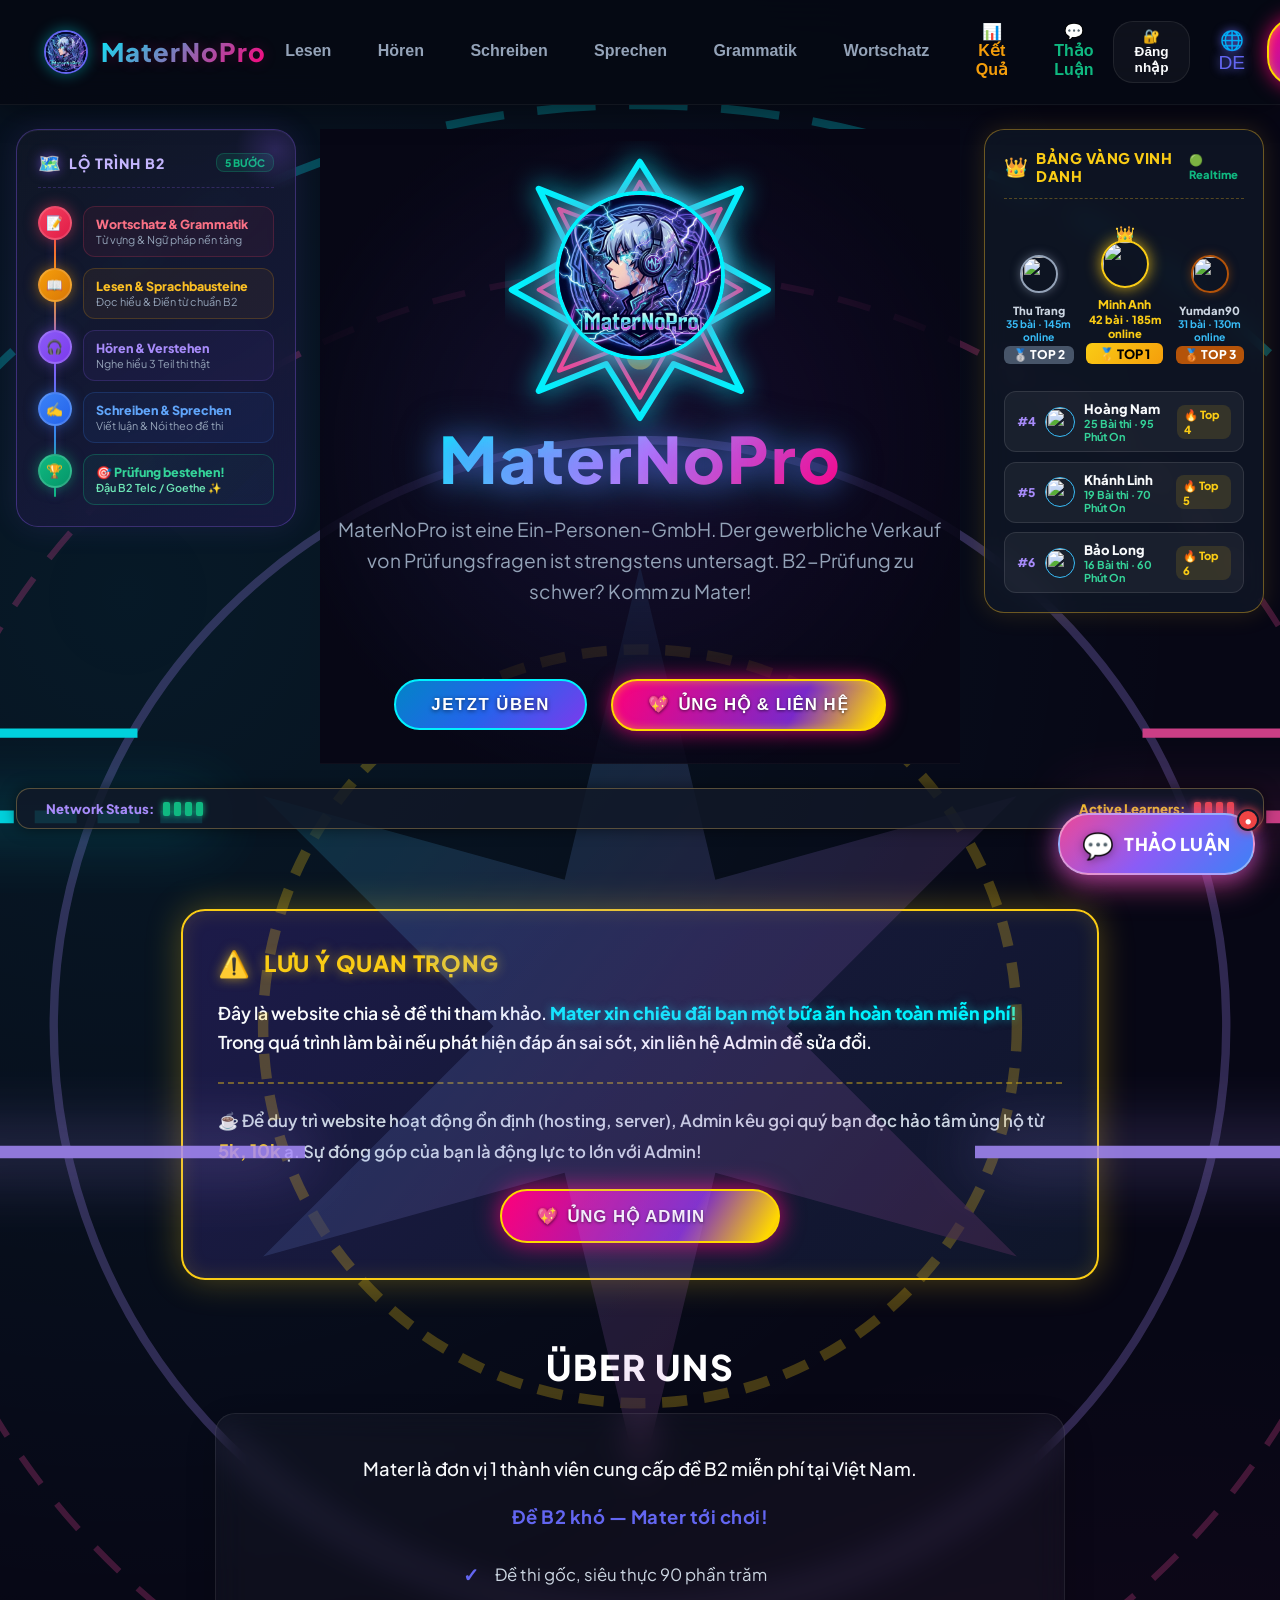
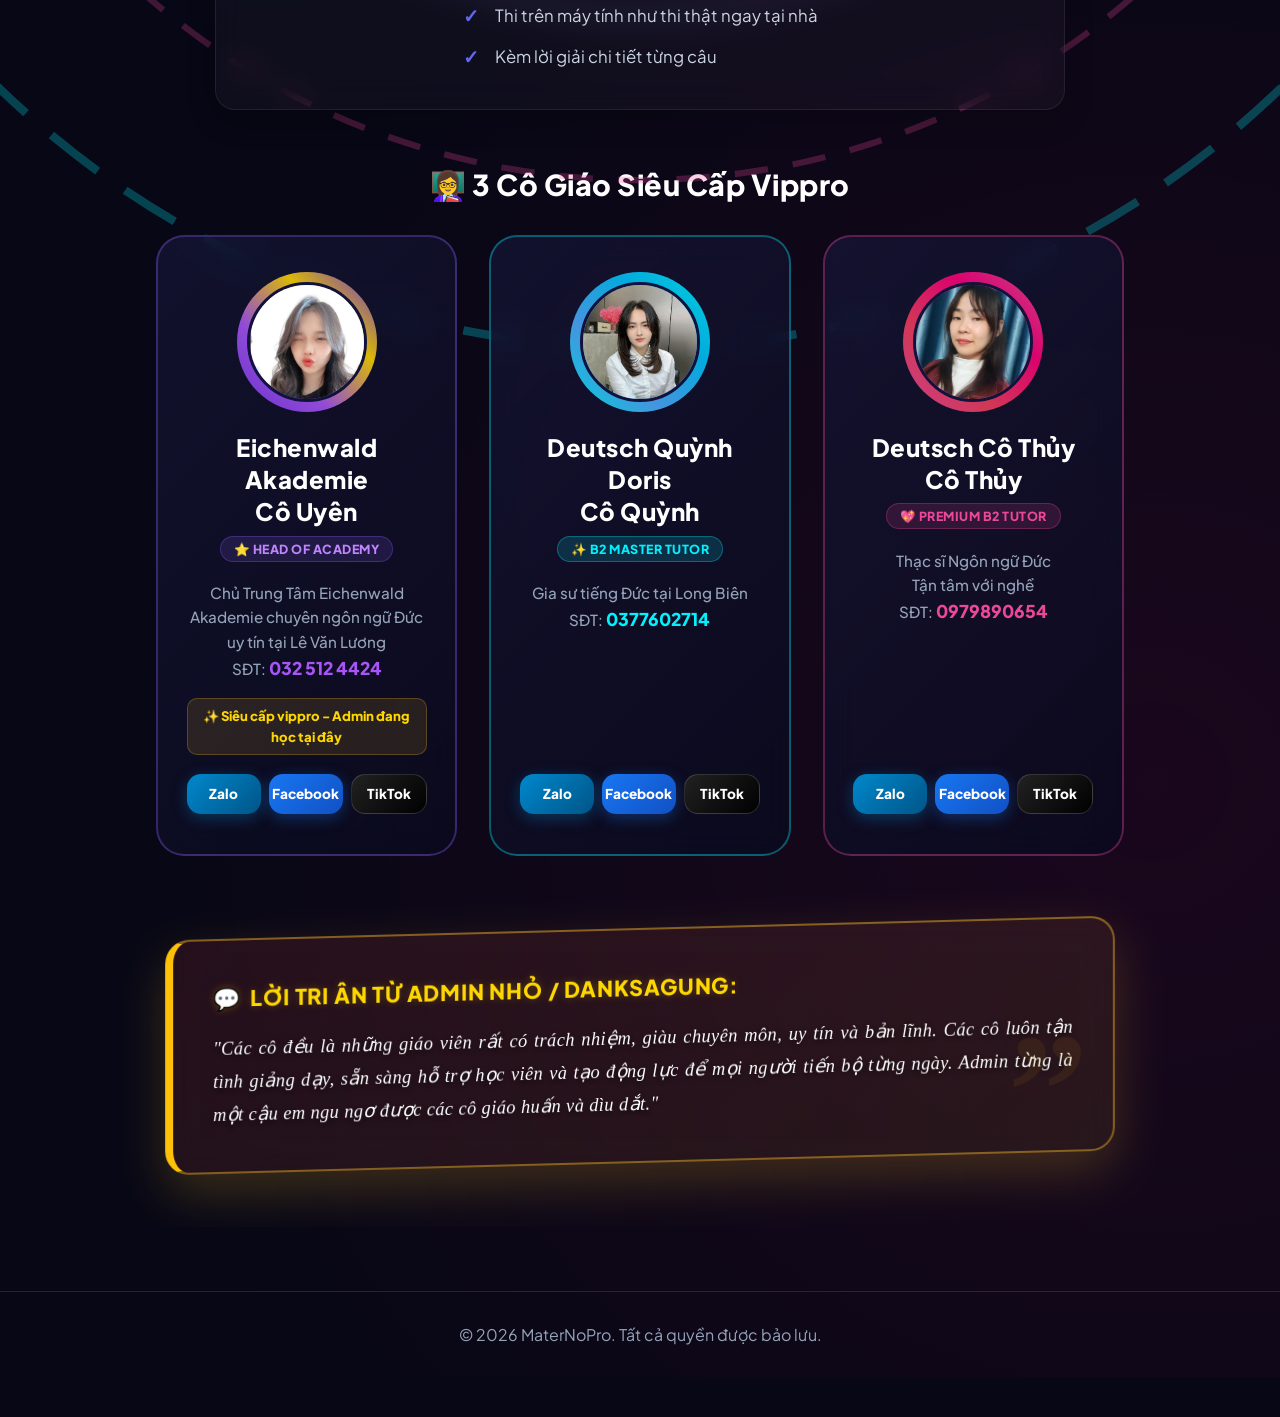
==== commit 02839456: "Update full-screen Lesen and Schreiben layouts with Telc B2 exam formatting" ====
--- a/index.html
+++ b/index.html
@@ -1090,33 +1090,141 @@
 
         <!-- Writing -->
         <div id="admin-writing" class="admin-tab-content" style="display: none;">
-          <div class="card">
-            <h4>Thêm Đề Viết</h4>
-            <form id="writing-form" onsubmit="addWriting(event)" style="margin-top: 1rem;">
-              <div class="form-group">
-                <label>Tiêu đề đề viết</label>
-                <input type="text" id="add-write-title" required>
-              </div>
-              <div class="form-group">
-                <label>Đề bài</label>
-                <textarea id="add-write-prompt" rows="3" required></textarea>
-              </div>
-
-              <button class="btn btn-primary" type="submit" data-translate="admin-btn-save">Lưu lại</button>
+          
+          <!-- KHUNG 1: TẠO & QUẢN LÝ ĐỀ THƯ PHÀN NÀN (BESCHWERDE) -->
+          <div class="card" style="margin-bottom: 2rem; border: 1.5px solid rgba(239, 68, 68, 0.4); background: rgba(239, 68, 68, 0.03);">
+            <h4 style="color: #ef4444; font-weight: 900; font-size: 1.3rem; display: flex; align-items: center; gap: 0.6rem;">
+              <span>⚠️</span> Quản Lý Đề Thư Phàn Nàn (Beschwerde)
+            </h4>
+            
+            <form id="writing-beschwerde-form" onsubmit="addWritingCategory(event, 'Beschwerde')" style="margin-top: 1.2rem;">
+              <div class="form-group" style="margin-bottom: 1rem;">
+                <label style="font-weight: bold; color: #ffffff;">Tiêu đề đề viết Beschwerde</label>
+                <input type="text" id="add-write-beschwerde-title" placeholder="Ví dụ: Beschwerde über einen Deutschkurs im Sommer" style="width: 100%; padding: 0.75rem; background: rgba(0,0,0,0.3); border: 1px solid var(--border-light); border-radius: 8px; color: #fff; font-size: 0.95rem;">
+              </div>
+              <div class="form-group" style="margin-bottom: 1.2rem;">
+                <label style="font-weight: bold; color: #ffffff;">Đề bài & 4 gợi ý Leitpunkte</label>
+                <textarea id="add-write-beschwerde-prompt" rows="4" placeholder="Nhập ngữ cảnh phàn nàn, thông tin quảng cáo và 4 ý Leitpunkte..." style="width: 100%; padding: 0.75rem; background: rgba(0,0,0,0.3); border: 1px solid var(--border-light); border-radius: 8px; color: #fff; font-size: 0.95rem; line-height: 1.6;"></textarea>
+              </div>
+
+              <div style="display: flex; gap: 0.8rem; flex-wrap: wrap;">
+                <button class="btn btn-primary" type="submit" style="background: linear-gradient(135deg, #ef4444, #dc2626); border: none; border-radius: 20px; font-weight: 900; padding: 0.75rem 1.8rem; cursor: pointer;">
+                  💾 Lưu 1 Đề Beschwerde
+                </button>
+
+                <button type="button" class="btn btn-secondary" onclick="toggleBatchAddWriting('Beschwerde')" style="background: rgba(239, 68, 68, 0.2); border: 1px solid #ef4444; color: #ffffff; border-radius: 20px; font-weight: 800; padding: 0.75rem 1.4rem; cursor: pointer;">
+                  ⚡ Thêm Nhiều Đề Cùng Lúc (Batch Add)
+                </button>
+              </div>
             </form>
-          </div>
-          <div class="card">
-            <h4>Danh sách hiện tại</h4>
-            <table class="admin-table">
-              <thead>
-                <tr>
-                  <th>Tiêu Đề</th>
-                  <th>Hành Động</th>
-                </tr>
-              </thead>
-              <tbody id="admin-writing-list"></tbody>
-            </table>
-          </div>
+
+            <!-- KHUNG DÁN NHIỀU ĐỀ BESCHWERDE CÙNG LÚC -->
+            <div id="batch-add-writing-beschwerde-box" style="display: none; background: rgba(0,0,0,0.4); border: 1.5px dashed #ef4444; padding: 1.2rem; border-radius: 12px; margin-top: 1.2rem;">
+              <label style="font-weight: bold; color: #ef4444; display: block; margin-bottom: 0.5rem; font-size: 1rem;">⚡ Dán danh sách nhiều đề Beschwerde cùng lúc (Dùng "---" để phân cách giữa các đề):</label>
+              <p style="font-size: 0.82rem; color: #cbd5e1; margin-bottom: 0.8rem; line-height: 1.5;">
+                💡 <b>Mẫu dán nhiều đề:</b><br>
+                Tiêu đề đề 1<br>
+                Nội dung đề 1 và các Leitpunkte...<br>
+                ---<br>
+                Tiêu đề đề 2<br>
+                Nội dung đề 2 và các Leitpunkte...
+              </p>
+              <textarea id="batch-write-beschwerde-input" rows="7" placeholder="Dán danh sách nhiều đề Beschwerde vào đây..." style="width: 100%; padding: 0.8rem; background: rgba(0,0,0,0.3); border: 1px solid rgba(255,255,255,0.15); border-radius: 8px; color: #fff; font-size: 0.9rem; line-height: 1.6;"></textarea>
+              <button type="button" onclick="submitBatchWriting('Beschwerde')" style="margin-top: 0.8rem; background: #ef4444; color: white; border: none; padding: 0.65rem 1.6rem; border-radius: 12px; font-weight: 900; cursor: pointer; box-shadow: 0 4px 15px rgba(239, 68, 68, 0.4);">
+                🚀 Lưu Hàng Loạt Đề Beschwerde
+              </button>
+            </div>
+
+            <div style="margin-top: 2rem;">
+              <div style="display: flex; justify-content: space-between; align-items: center; margin-bottom: 1rem; flex-wrap: wrap; gap: 0.8rem;">
+                <h5 style="color: #ffffff; font-weight: bold; margin: 0;">📋 Danh sách đề Beschwerde hiện tại:</h5>
+                <button type="button" class="btn btn-danger" onclick="deleteBatchWritingSelected('Beschwerde')" style="padding: 0.45rem 1.2rem; border-radius: 8px; font-weight: 800; font-size: 0.85rem; background: #ef4444; cursor: pointer;">
+                  🗑 Xóa Các Đề Đã Chọn
+                </button>
+              </div>
+
+              <table class="admin-table" style="width: 100%; border-collapse: collapse;">
+                <thead>
+                  <tr style="background: rgba(239, 68, 68, 0.15);">
+                    <th style="width: 45px; text-align: center;"><input type="checkbox" onchange="toggleSelectAllWriting('Beschwerde', this.checked)" title="Chọn tất cả"></th>
+                    <th style="width: 50px; text-align: center;">STT</th>
+                    <th style="width: 200px;">Tiêu Đề Đề Viết</th>
+                    <th>Trích Đoạn Nội Dung Đề Bài</th>
+                    <th style="width: 140px; text-align: center;">Hành Động</th>
+                  </tr>
+                </thead>
+                <tbody id="admin-writing-beschwerde-list"></tbody>
+              </table>
+            </div>
+          </div>
+
+          <!-- KHUNG 2: TẠO & QUẢN LÝ ĐỀ THƯ HỎI THÔNG TIN (BITTE UM INFORMATIONEN) -->
+          <div class="card" style="border: 1.5px solid rgba(59, 130, 246, 0.4); background: rgba(59, 130, 246, 0.03);">
+            <h4 style="color: #3b82f6; font-weight: 900; font-size: 1.3rem; display: flex; align-items: center; gap: 0.6rem;">
+              <span>✉️</span> Quản Lý Đề Thư Hỏi Thông Tin (Bitte um Informationen)
+            </h4>
+            
+            <form id="writing-anfrage-form" onsubmit="addWritingCategory(event, 'Anfrage/Information')" style="margin-top: 1.2rem;">
+              <div class="form-group" style="margin-bottom: 1rem;">
+                <label style="font-weight: bold; color: #ffffff;">Tiêu đề đề viết Bitte um Informationen</label>
+                <input type="text" id="add-write-anfrage-title" placeholder="Ví dụ: Bitte um Informationen zu einem Sprachkurs B2" style="width: 100%; padding: 0.75rem; background: rgba(0,0,0,0.3); border: 1px solid var(--border-light); border-radius: 8px; color: #fff; font-size: 0.95rem;">
+              </div>
+              <div class="form-group" style="margin-bottom: 1.2rem;">
+                <label style="font-weight: bold; color: #ffffff;">Đề bài & 4 gợi ý Leitpunkte</label>
+                <textarea id="add-write-anfrage-prompt" rows="4" placeholder="Nhập ngữ cảnh cần hỏi thông tin và các ý Leitpunkte..." style="width: 100%; padding: 0.75rem; background: rgba(0,0,0,0.3); border: 1px solid var(--border-light); border-radius: 8px; color: #fff; font-size: 0.95rem; line-height: 1.6;"></textarea>
+              </div>
+
+              <div style="display: flex; gap: 0.8rem; flex-wrap: wrap;">
+                <button class="btn btn-primary" type="submit" style="background: linear-gradient(135deg, #3b82f6, #2563eb); border: none; border-radius: 20px; font-weight: 900; padding: 0.75rem 1.8rem; cursor: pointer;">
+                  💾 Lưu 1 Đề Bitte um Informationen
+                </button>
+
+                <button type="button" class="btn btn-secondary" onclick="toggleBatchAddWriting('Anfrage/Information')" style="background: rgba(59, 130, 246, 0.2); border: 1px solid #3b82f6; color: #ffffff; border-radius: 20px; font-weight: 800; padding: 0.75rem 1.4rem; cursor: pointer;">
+                  ⚡ Thêm Nhiều Đề Cùng Lúc (Batch Add)
+                </button>
+              </div>
+            </form>
+
+            <!-- KHUNG DÁN NHIỀU ĐỀ ANFRAGE CÙNG LÚC -->
+            <div id="batch-add-writing-anfrage-box" style="display: none; background: rgba(0,0,0,0.4); border: 1.5px dashed #3b82f6; padding: 1.2rem; border-radius: 12px; margin-top: 1.2rem;">
+              <label style="font-weight: bold; color: #3b82f6; display: block; margin-bottom: 0.5rem; font-size: 1rem;">⚡ Dán danh sách nhiều đề Bitte um Informationen cùng lúc (Dùng "---" để phân cách giữa các đề):</label>
+              <p style="font-size: 0.82rem; color: #cbd5e1; margin-bottom: 0.8rem; line-height: 1.5;">
+                💡 <b>Mẫu dán nhiều đề:</b><br>
+                Tiêu đề đề 1<br>
+                Nội dung đề 1 và các Leitpunkte...<br>
+                ---<br>
+                Tiêu đề đề 2<br>
+                Nội dung đề 2 và các Leitpunkte...
+              </p>
+              <textarea id="batch-write-anfrage-input" rows="7" placeholder="Dán danh sách nhiều đề Bitte um Informationen vào đây..." style="width: 100%; padding: 0.8rem; background: rgba(0,0,0,0.3); border: 1px solid rgba(255,255,255,0.15); border-radius: 8px; color: #fff; font-size: 0.9rem; line-height: 1.6;"></textarea>
+              <button type="button" onclick="submitBatchWriting('Anfrage/Information')" style="margin-top: 0.8rem; background: #3b82f6; color: white; border: none; padding: 0.65rem 1.6rem; border-radius: 12px; font-weight: 900; cursor: pointer; box-shadow: 0 4px 15px rgba(59, 130, 246, 0.4);">
+                🚀 Lưu Hàng Loạt Đề Bitte um Informationen
+              </button>
+            </div>
+
+            <div style="margin-top: 2rem;">
+              <div style="display: flex; justify-content: space-between; align-items: center; margin-bottom: 1rem; flex-wrap: wrap; gap: 0.8rem;">
+                <h5 style="color: #ffffff; font-weight: bold; margin: 0;">📋 Danh sách đề Bitte um Informationen hiện tại:</h5>
+                <button type="button" class="btn btn-danger" onclick="deleteBatchWritingSelected('Anfrage/Information')" style="padding: 0.45rem 1.2rem; border-radius: 8px; font-weight: 800; font-size: 0.85rem; background: #ef4444; cursor: pointer;">
+                  🗑 Xóa Các Đề Đã Chọn
+                </button>
+              </div>
+
+              <table class="admin-table" style="width: 100%; border-collapse: collapse;">
+                <thead>
+                  <tr style="background: rgba(59, 130, 246, 0.15);">
+                    <th style="width: 45px; text-align: center;"><input type="checkbox" onchange="toggleSelectAllWriting('Anfrage/Information', this.checked)" title="Chọn tất cả"></th>
+                    <th style="width: 50px; text-align: center;">STT</th>
+                    <th style="width: 200px;">Tiêu Đề Đề Viết</th>
+                    <th>Trích Đoạn Nội Dung Đề Bài</th>
+                    <th style="width: 140px; text-align: center;">Hành Động</th>
+                  </tr>
+                </thead>
+                <tbody id="admin-writing-anfrage-list"></tbody>
+              </table>
+            </div>
+          </div>
+
         </div>
 
         <!-- Speaking -->
